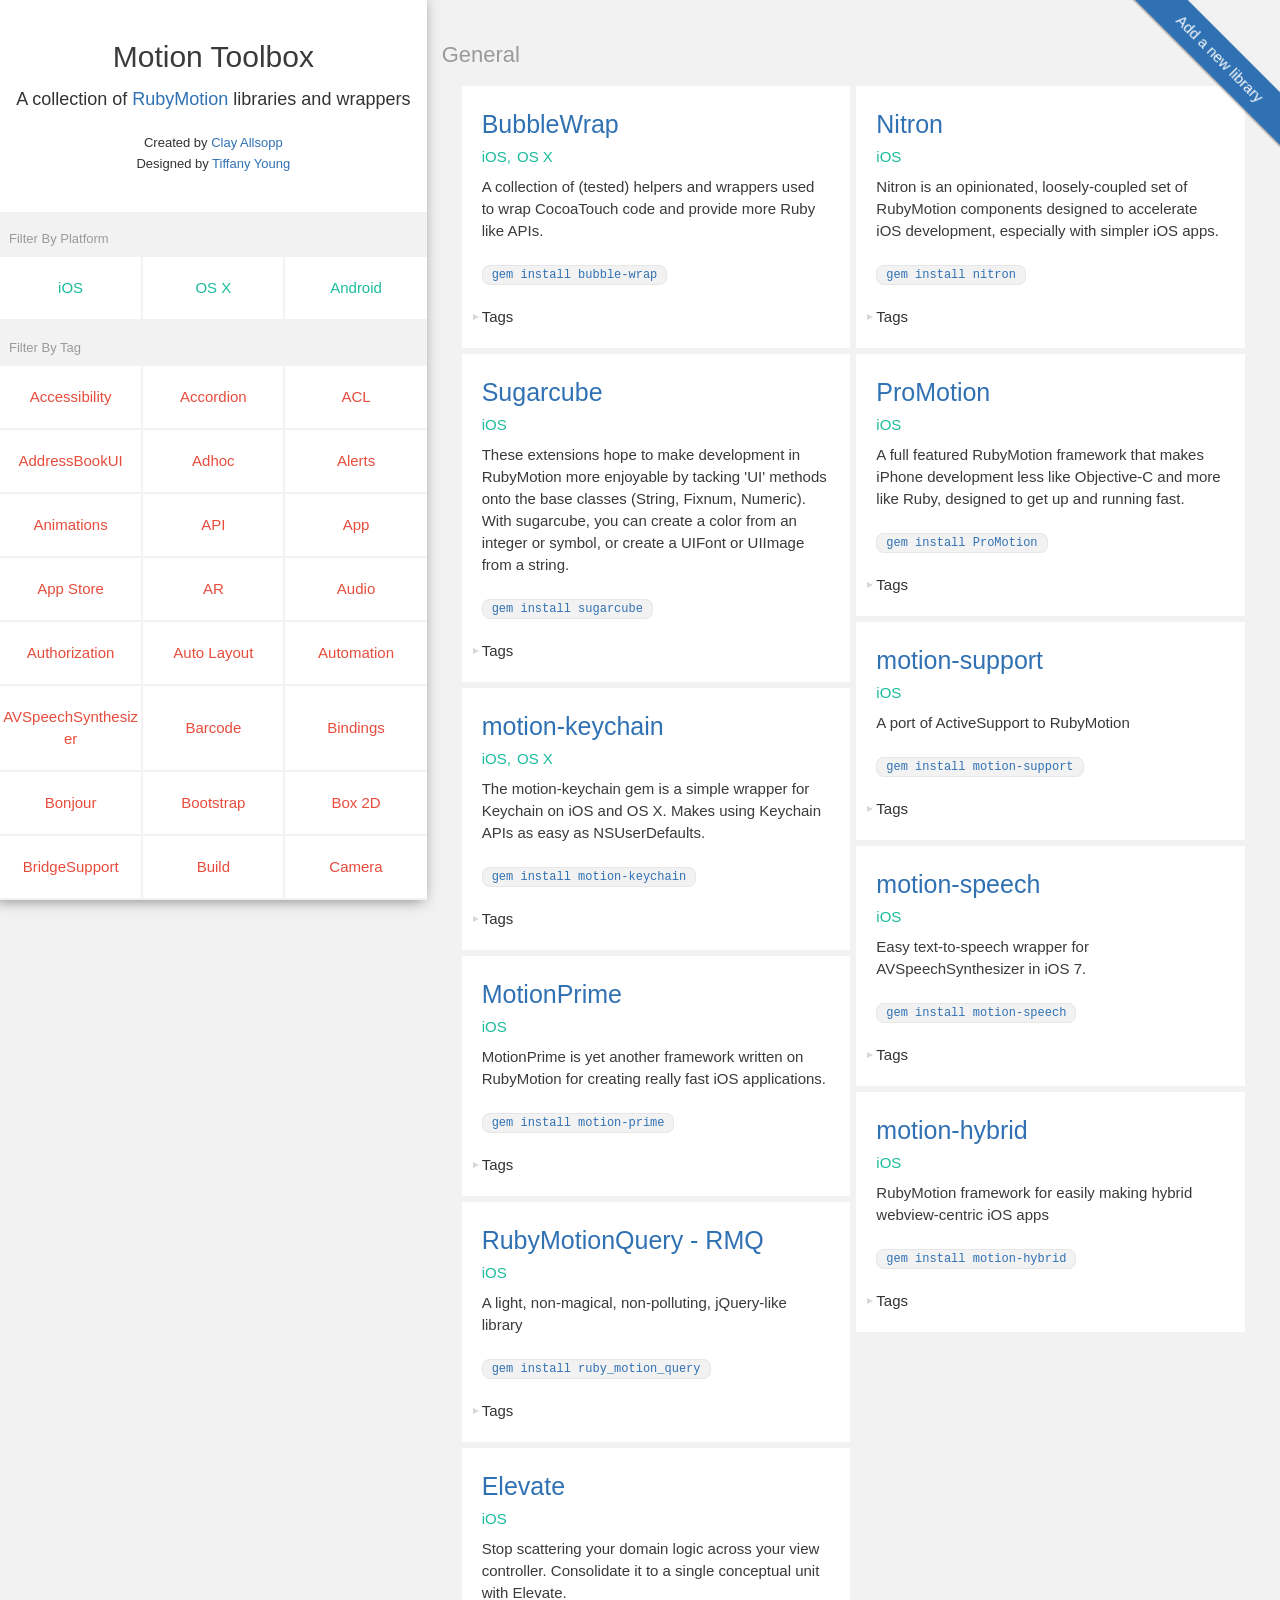
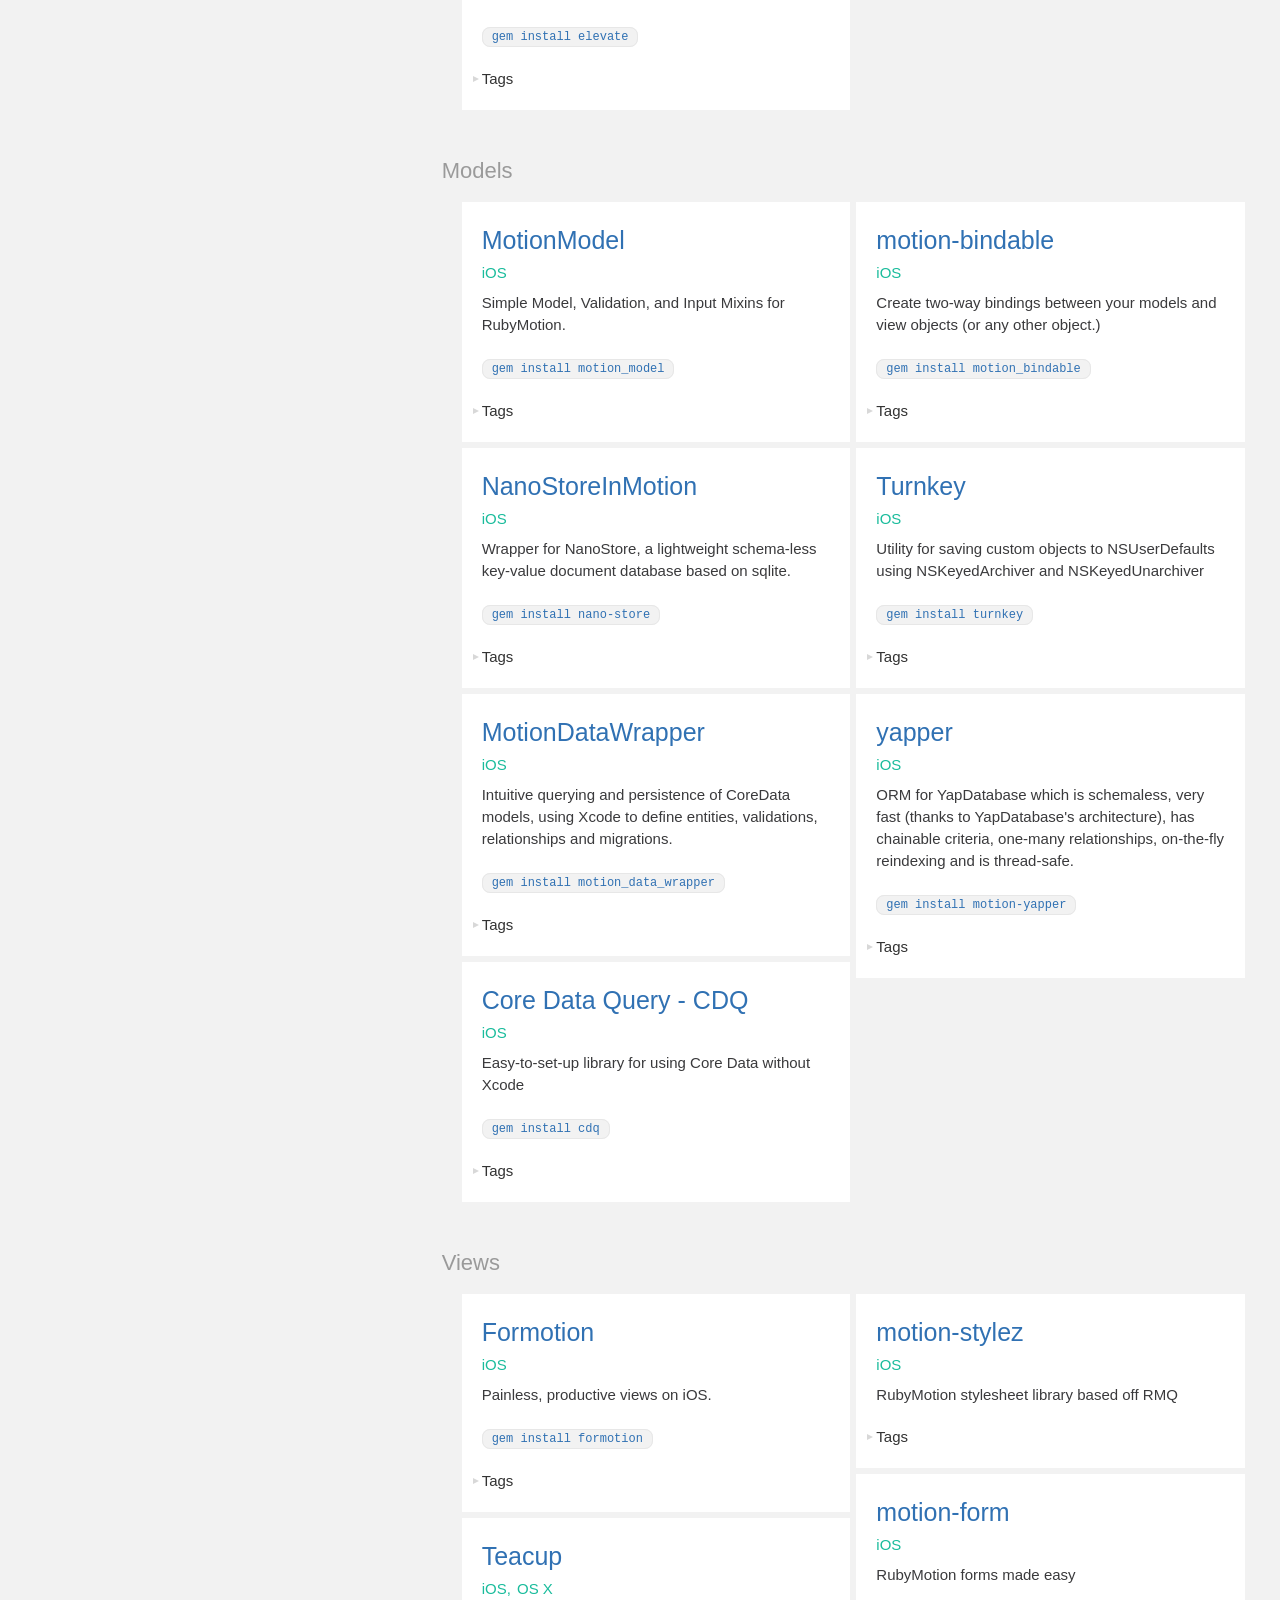
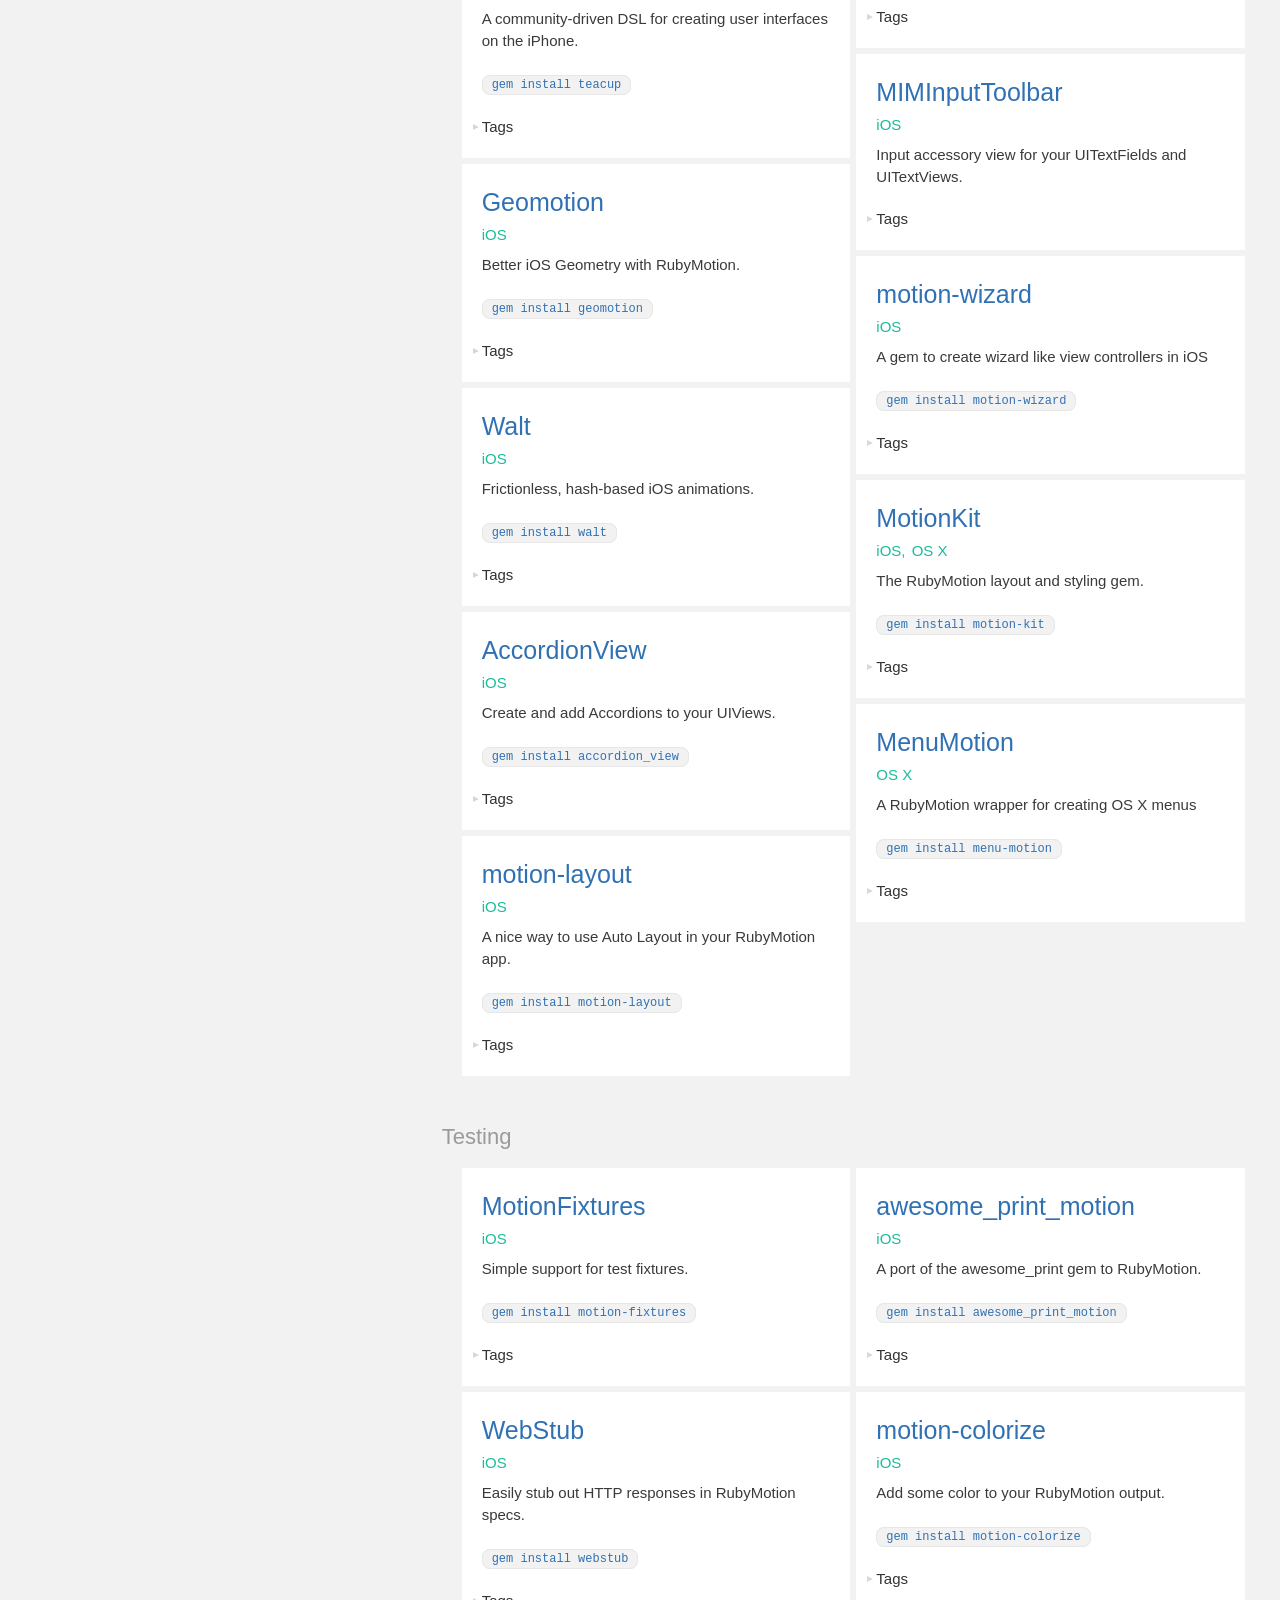
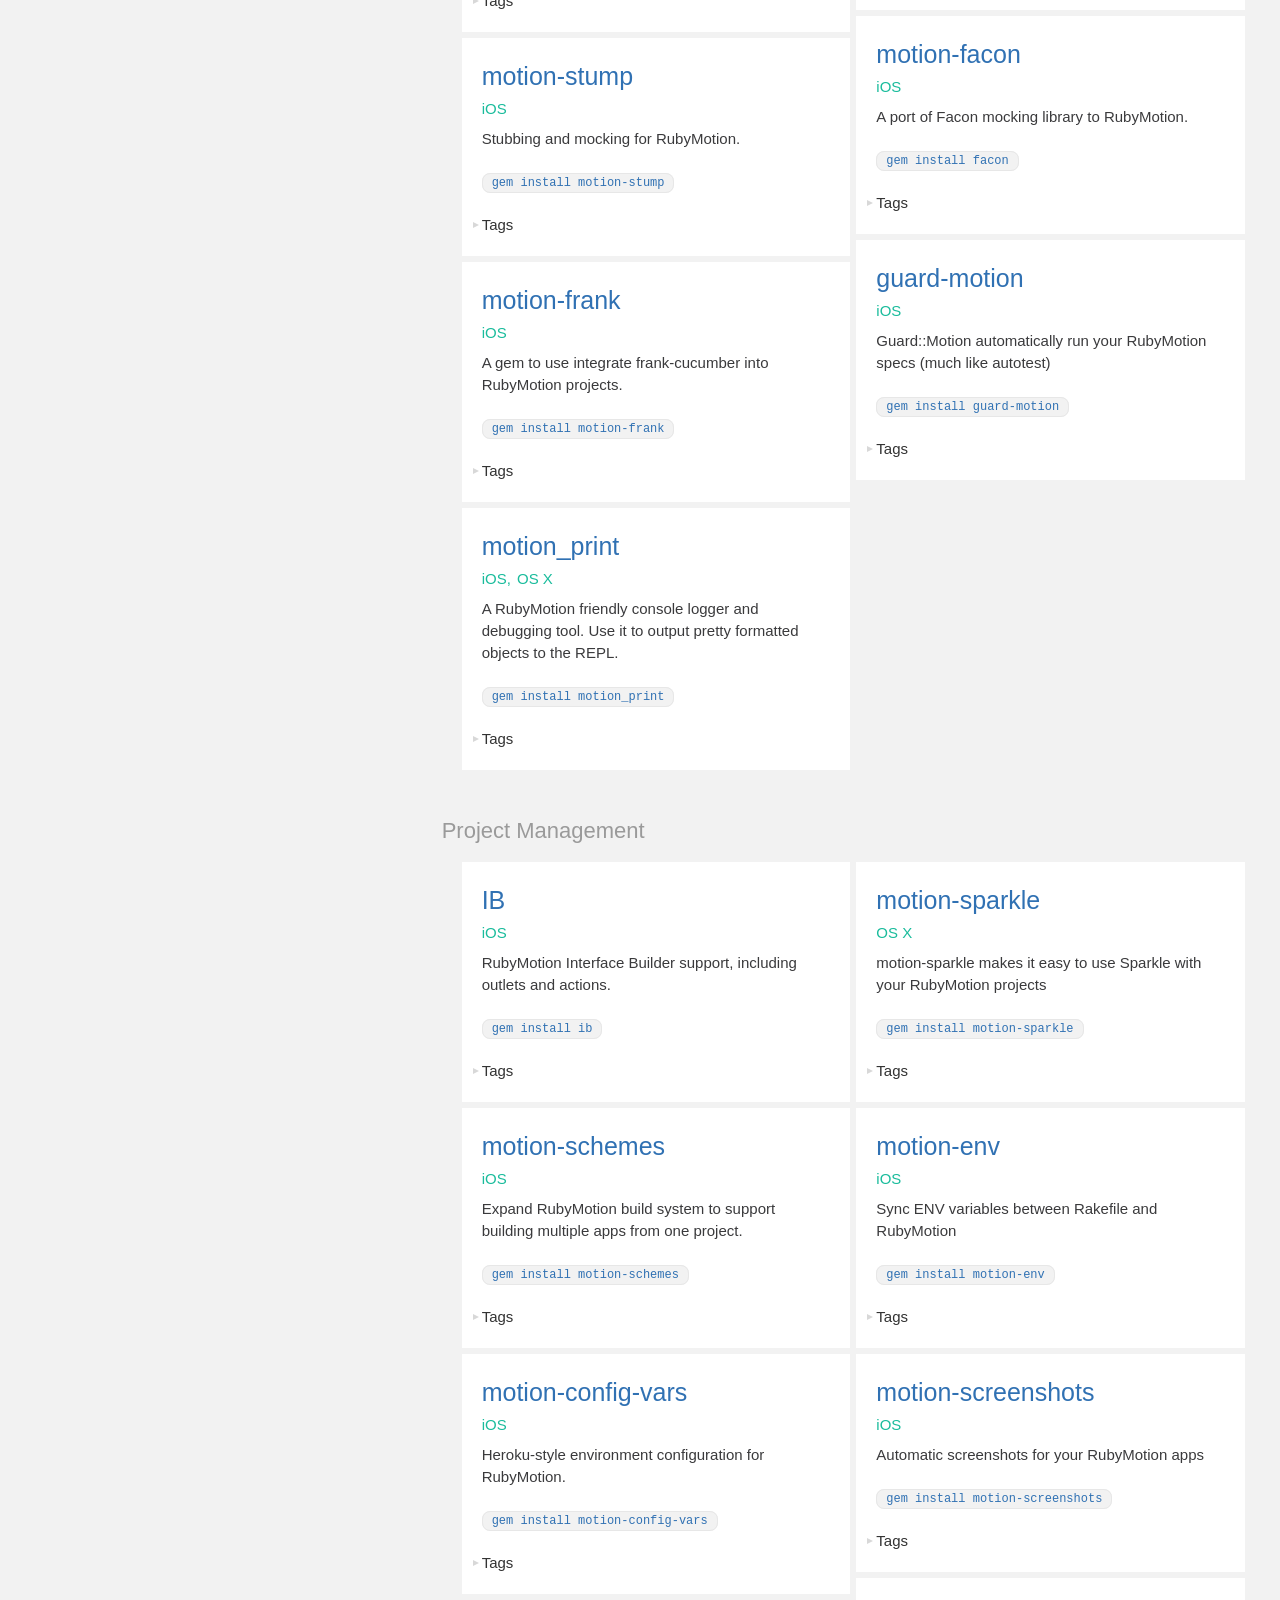
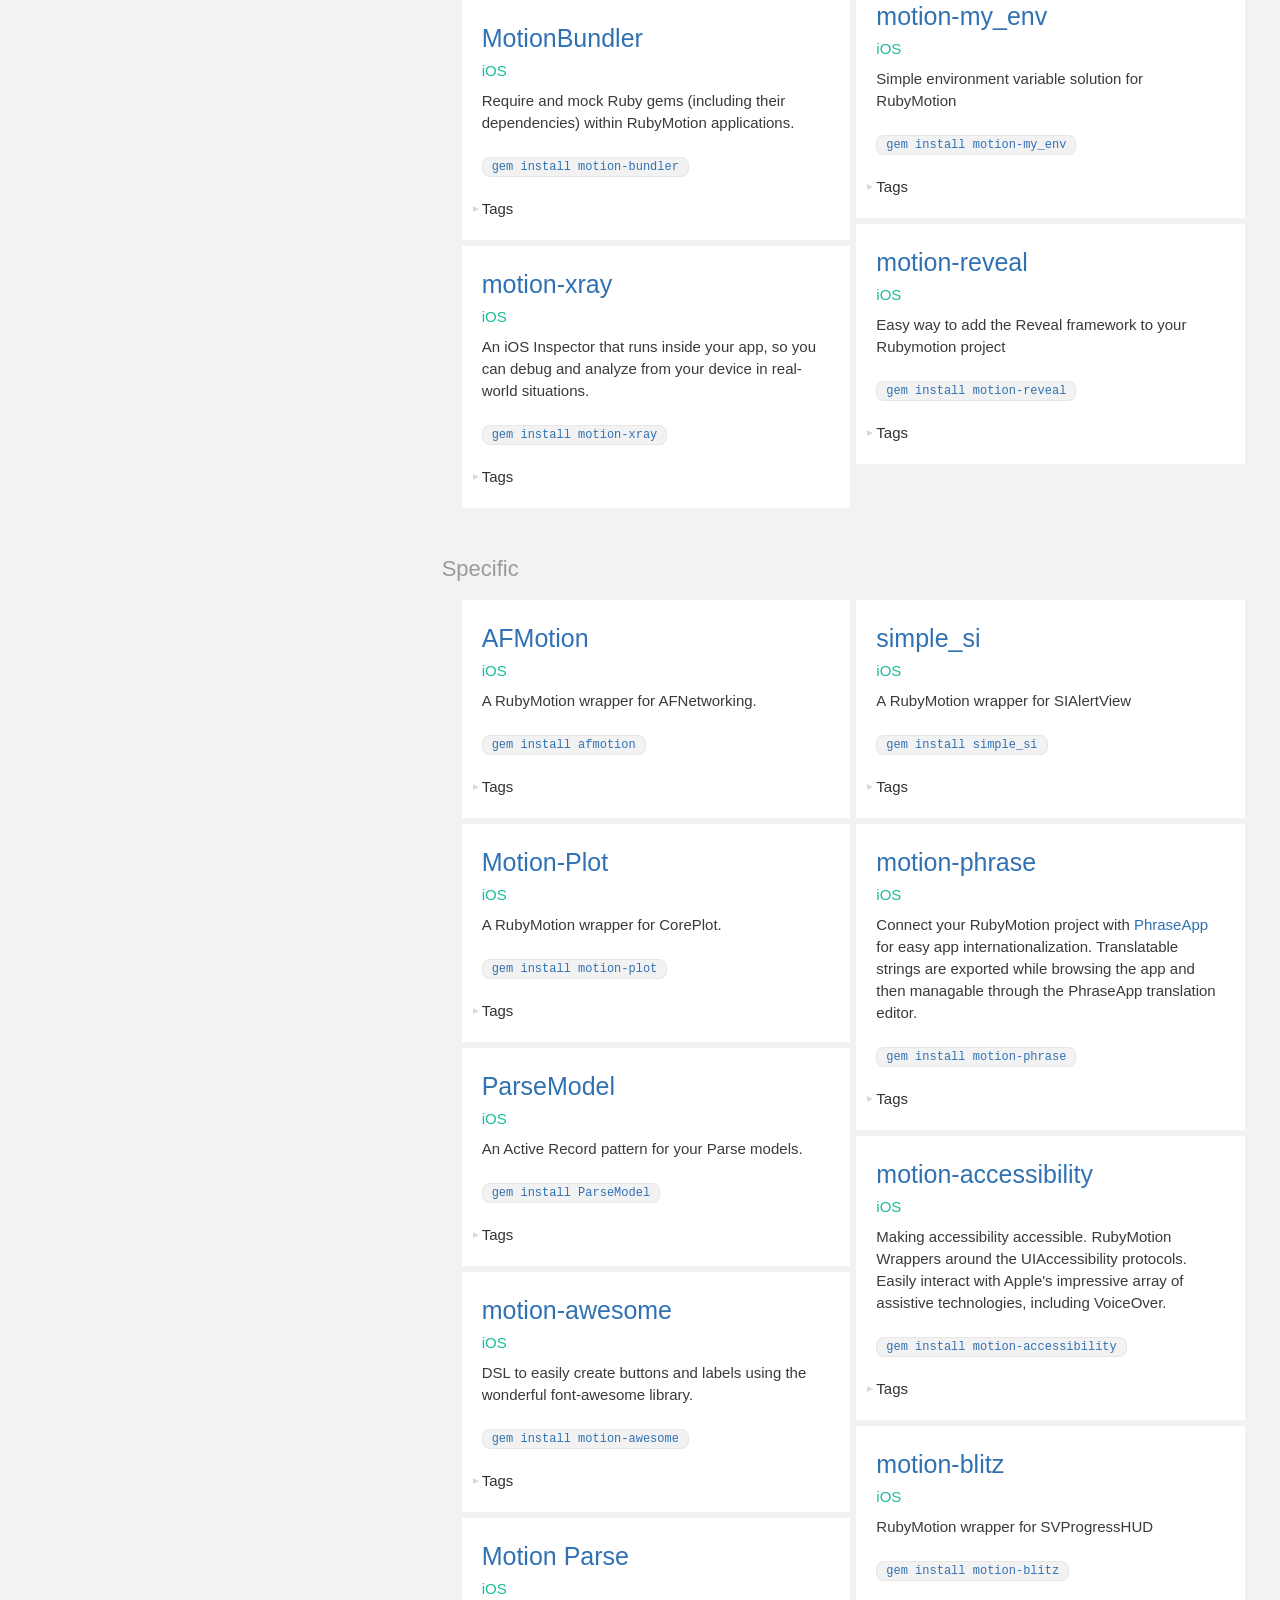
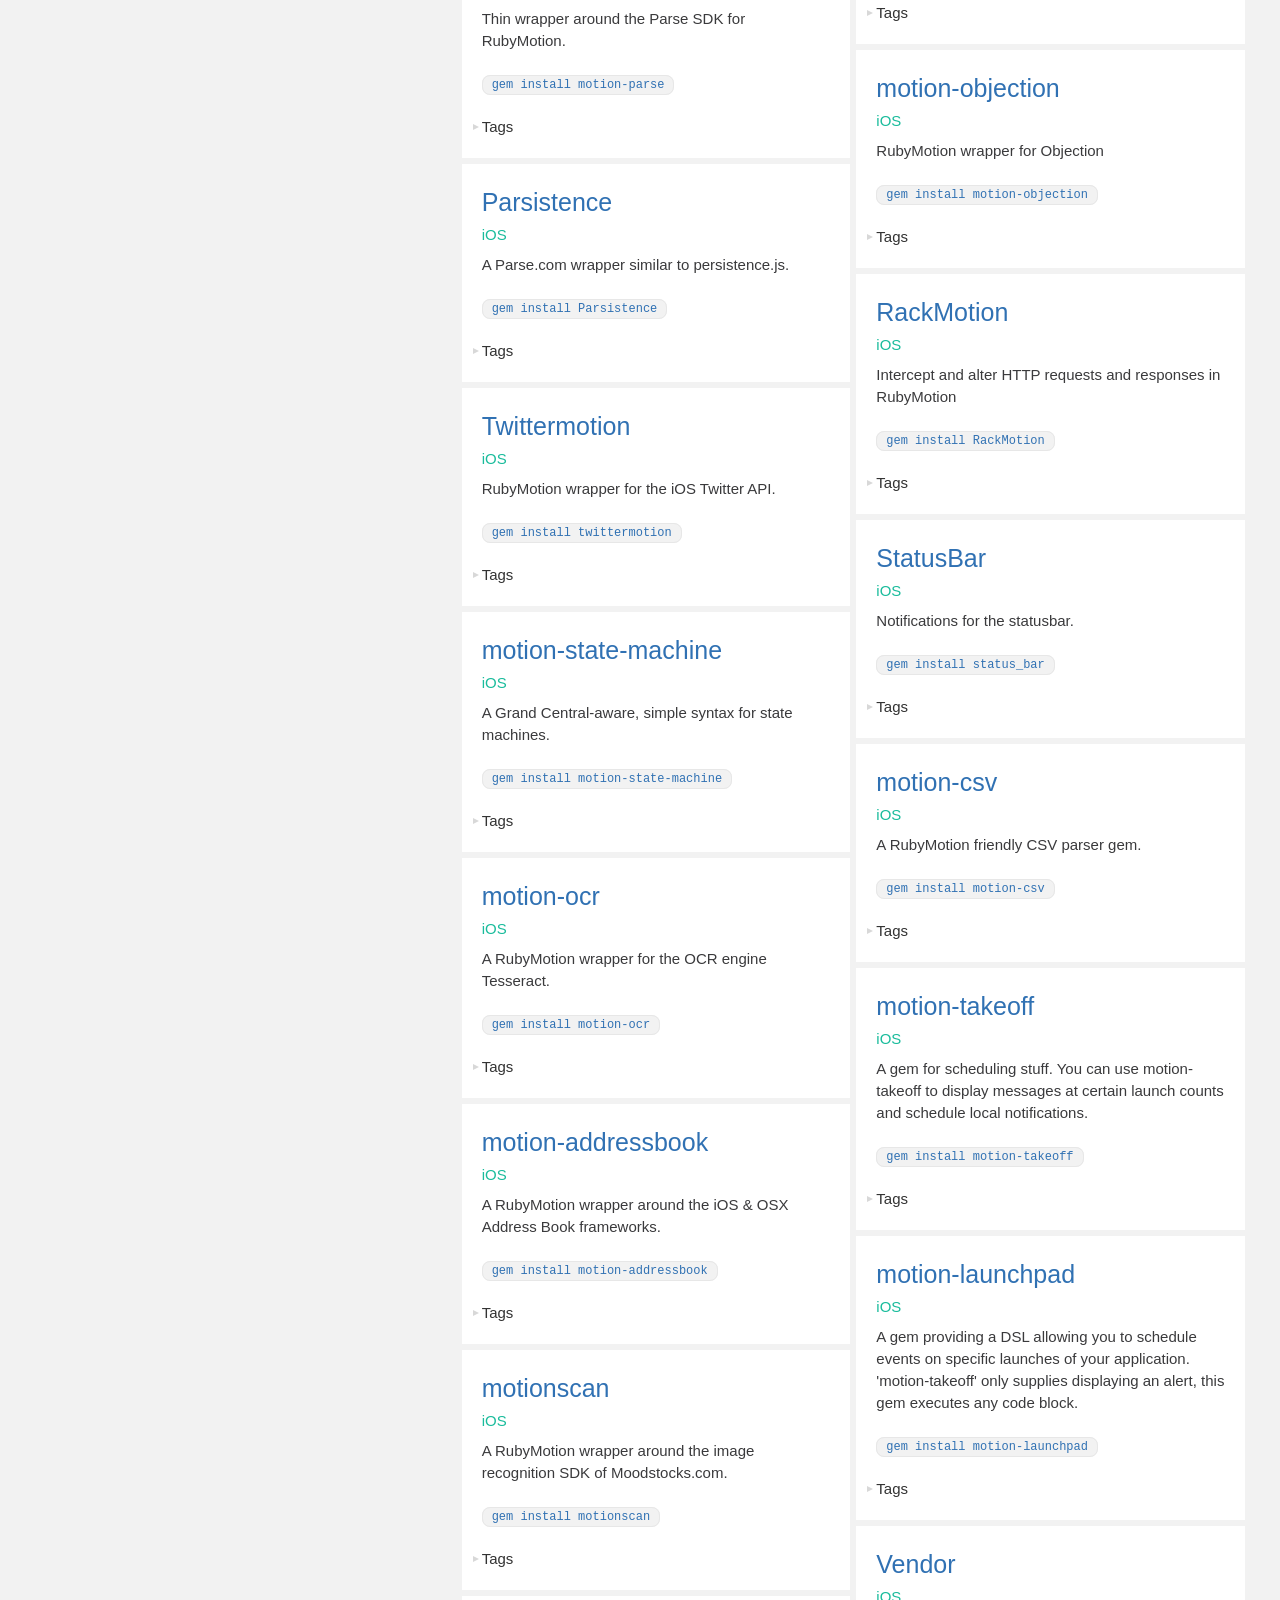
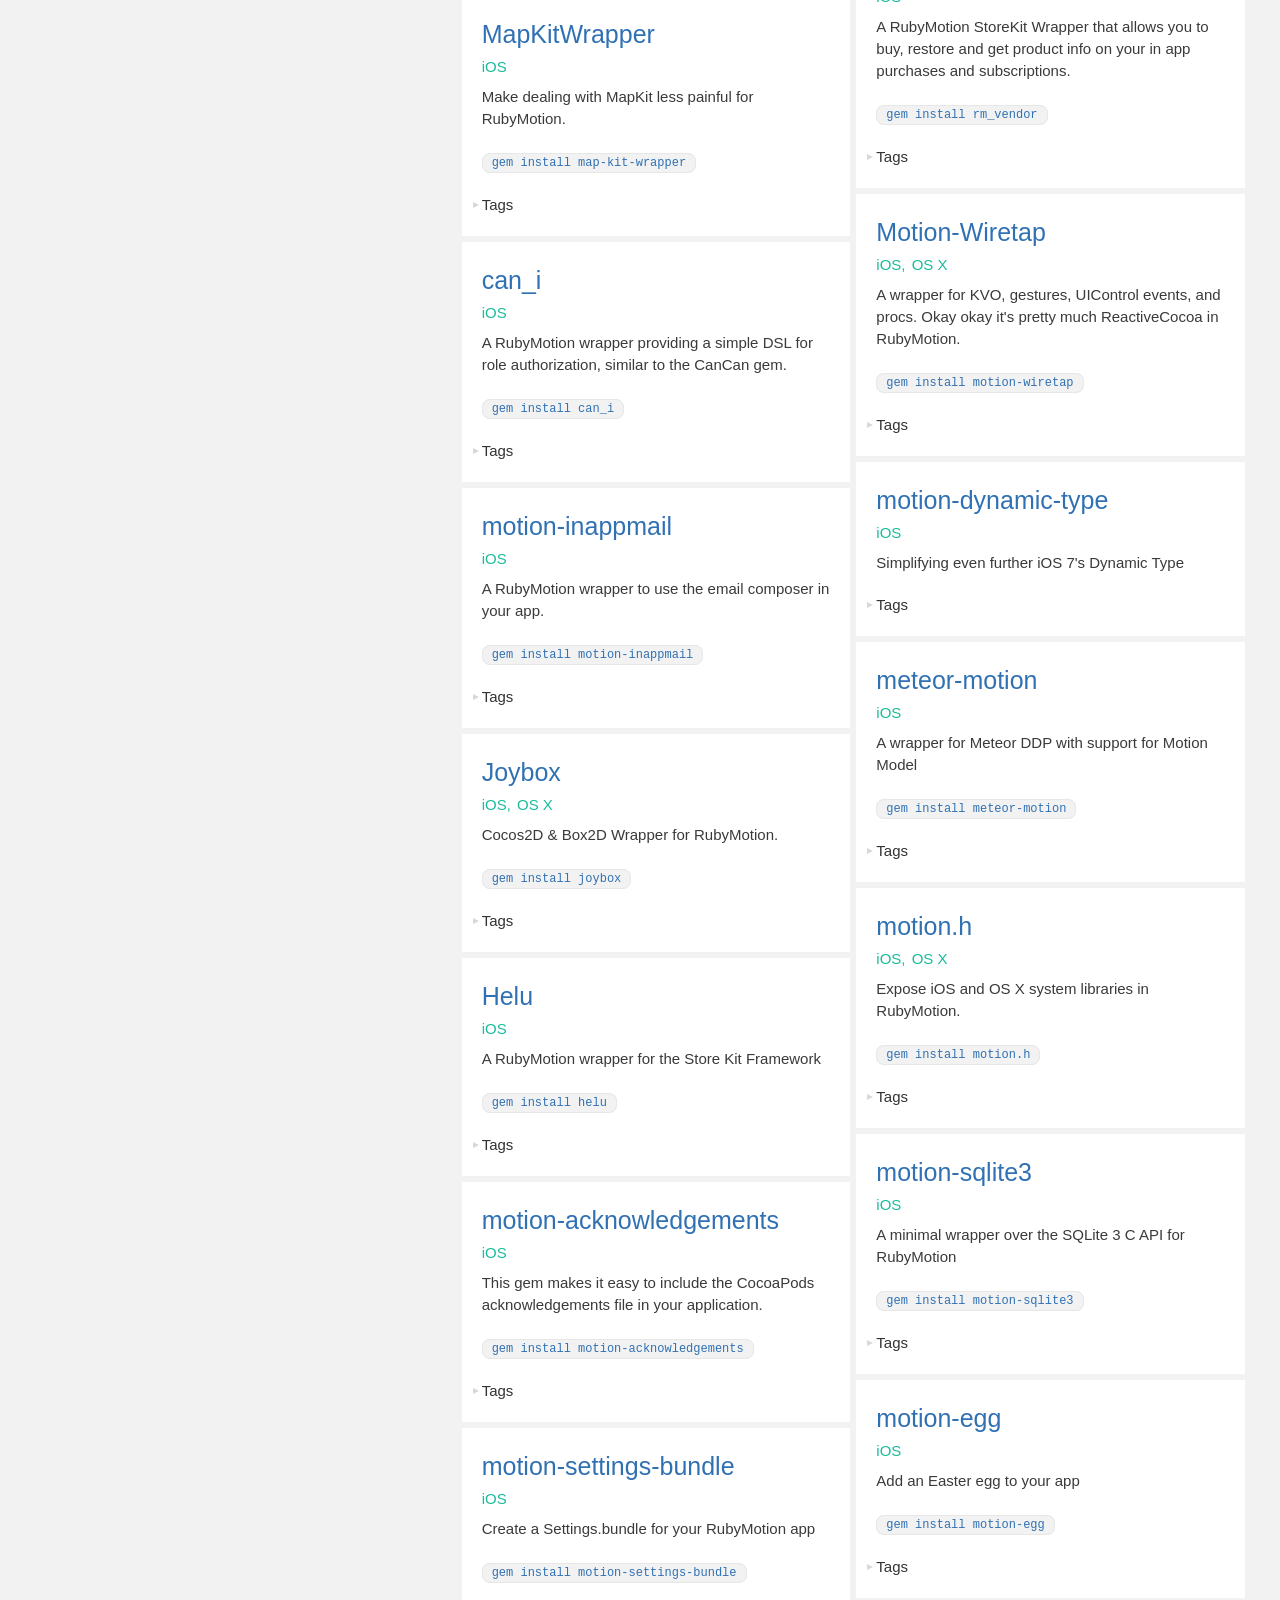
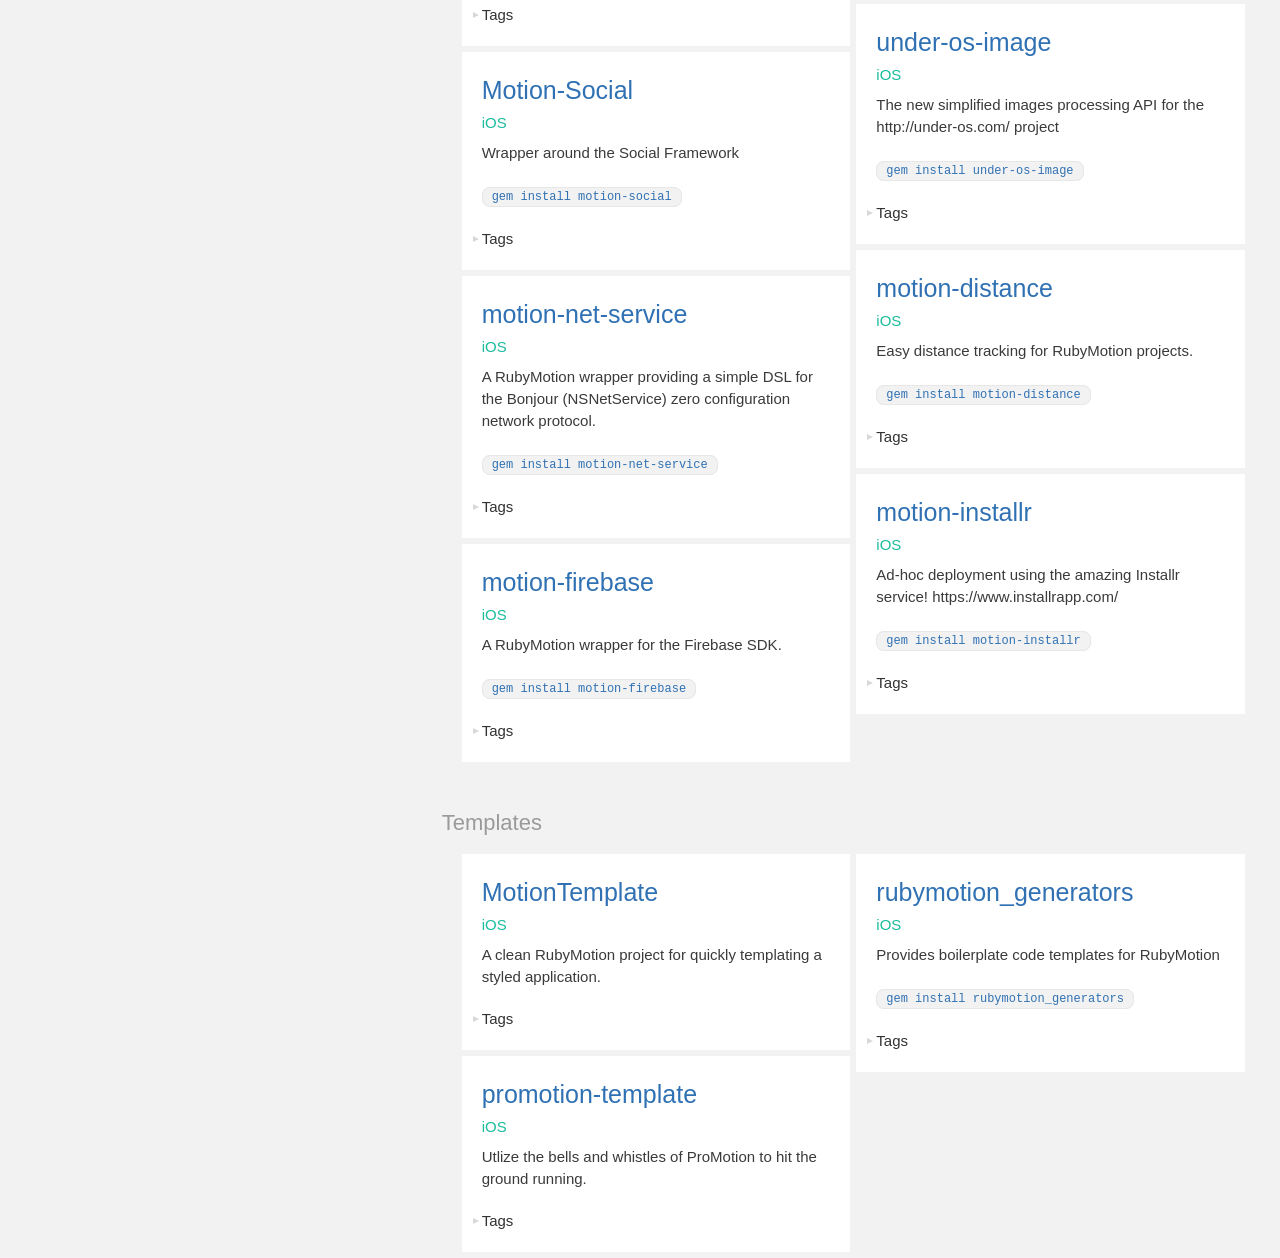
==== index.html @ e40e78c9 "Site updated to 81d41db" ====
<!DOCTYPE html>
<html lang="en">
  <head>
    <meta charset="utf-8">
    <title>Motion Toolbox: A collection of RubyMotion libraries and wrappers</title>
    <meta name="viewport" content="width=device-width, initial-scale=1">
    <meta name="description" content="A collection of RubyMotion libraries and wrappers.">
    <meta name="author" content="Clay Allsopp">

    <meta property="og:title" content="Motion Toolbox" />
    <meta property="og:type" content="article" />
    <meta property="og:url" content="http://motion-toolbox.com/" />
    <meta property="og:image" content="http://i.imgur.com/mndCd.png" />
    <meta property="og:site_name" content="Motion Toolbox" />
    <meta property="og:description" content="A collection of RubyMotion libraries and wrappers.">

    <!-- Le styles -->
    <link href="assets/bootstrap/css/bootstrap.min.css" rel="stylesheet">
    <link href="assets/css/patch.css" rel="stylesheet">

    <!-- Le HTML5 shim, for IE6-8 support of HTML5 elements -->
    <!--[if lt IE 9]>
      <script src="http://html5shim.googlecode.com/svn/trunk/html5.js"></script>
    <![endif]-->

    <script>
      (function(i,s,o,g,r,a,m){i['GoogleAnalyticsObject']=r;i[r]=i[r]||function(){
      (i[r].q=i[r].q||[]).push(arguments)},i[r].l=1*new Date();a=s.createElement(o),
      m=s.getElementsByTagName(o)[0];a.async=1;a.src=g;m.parentNode.insertBefore(a,m)
      })(window,document,'script','//www.google-analytics.com/analytics.js','ga');

      ga('create', 'UA-34664111-2', 'auto');
      ga('send', 'pageview');

    </script>
  </head>

  <body>
    <a id="fork-me" href="javascript:void(0)" data-toggle="modal" data-target="#new-wrapper">Add a new library</a>

    <div class="container-fluid">
      <div class="row">
        <div class="col-xs-12 col-md-4 sidebar">
          <div class="row headline">
            <h1>Motion Toolbox</h1>
            <h2>
              A collection of <a href="http://rubymotion.com" target="_blank">RubyMotion</a> libraries and wrappers
            </h2>

            <p class="bio">
              Created by <a href="http://clayallsopp.com">Clay Allsopp</a>
            </p>
            <p class="bio">
              Designed by <a href="http://tiffany-young.com">Tiffany Young</a>
            </p>
          </div>

          <div class="row filters">
            <div class="filter-group filter-platforms">
              <h4 class="filter-group-title">Filter By Platform</h4>
              <table>
                <tr>
                  <td>iOS</td>
                  <td>OS X</td>
                  <td>Android</td>
                </tr>
              </table>
            </div>
            <div class="filter-group filter-tags">
              <h4 class="filter-group-title">Filter By Tag</h4>
              <table>
                  <tr>
                      <td>Accessibility</td>
                      <td>Accordion</td>
                      <td>ACL</td>
                  </tr>
                  <tr>
                      <td>AddressBookUI</td>
                      <td>Adhoc</td>
                      <td>Alerts</td>
                  </tr>
                  <tr>
                      <td>Animations</td>
                      <td>API</td>
                      <td>App</td>
                  </tr>
                  <tr>
                      <td>App Store</td>
                      <td>AR</td>
                      <td>Audio</td>
                  </tr>
                  <tr>
                      <td>Authorization</td>
                      <td>Auto Layout</td>
                      <td>Automation</td>
                  </tr>
                  <tr>
                      <td>AVSpeechSynthesizer</td>
                      <td>Barcode</td>
                      <td>Bindings</td>
                  </tr>
                  <tr>
                      <td>Bonjour</td>
                      <td>Bootstrap</td>
                      <td>Box 2D</td>
                  </tr>
                  <tr>
                      <td>BridgeSupport</td>
                      <td>Build</td>
                      <td>Camera</td>
                  </tr>
                  <tr>
                      <td>CGRect</td>
                      <td>Charts</td>
                      <td>Client</td>
                  </tr>
                  <tr>
                      <td>Cloud</td>
                      <td>CocoaPods</td>
                      <td>Cocos 2D</td>
                  </tr>
                  <tr>
                      <td>Concurrency</td>
                      <td>Configuration</td>
                      <td>Controllers</td>
                  </tr>
                  <tr>
                      <td>Core Data</td>
                      <td>CoreImage</td>
                      <td>CoreLocation</td>
                  </tr>
                  <tr>
                      <td>CorePlot</td>
                      <td>Credits</td>
                      <td>CSV</td>
                  </tr>
                  <tr>
                      <td>Cucumber</td>
                      <td>DDP</td>
                      <td>Debug</td>
                  </tr>
                  <tr>
                      <td>Defaults</td>
                      <td>Dependency Injection</td>
                      <td>Deployment</td>
                  </tr>
                  <tr>
                      <td>Design</td>
                      <td>Device</td>
                      <td>Distribution</td>
                  </tr>
                  <tr>
                      <td>Easter Egg</td>
                      <td>Email</td>
                      <td>Environment</td>
                  </tr>
                  <tr>
                      <td>Events</td>
                      <td>Firebase</td>
                      <td>Fixtures</td>
                  </tr>
                  <tr>
                      <td>Font Awesome</td>
                      <td>Fonts</td>
                      <td>Forms</td>
                  </tr>
                  <tr>
                      <td>Gems</td>
                      <td>Gestures</td>
                      <td>Graphs</td>
                  </tr>
                  <tr>
                      <td>HTTP</td>
                      <td>i18n</td>
                      <td>Image Recognition</td>
                  </tr>
                  <tr>
                      <td>In App Purchase</td>
                      <td>Inspector</td>
                      <td>Installr</td>
                  </tr>
                  <tr>
                      <td>Interactive Console</td>
                      <td>Interface Builder</td>
                      <td>JSON</td>
                  </tr>
                  <tr>
                      <td>Keychain</td>
                      <td>KVO</td>
                      <td>Localization</td>
                  </tr>
                  <tr>
                      <td>Location</td>
                      <td>Logging</td>
                      <td>MapKit</td>
                  </tr>
                  <tr>
                      <td>MessageUI</td>
                      <td>Meteor</td>
                      <td>Mock</td>
                  </tr>
                  <tr>
                      <td>Model</td>
                      <td>Models</td>
                      <td>MotionModel</td>
                  </tr>
                  <tr>
                      <td>Notifications</td>
                      <td>NSCoder</td>
                      <td>NSMenu</td>
                  </tr>
                  <tr>
                      <td>NSNetService</td>
                      <td>NSString</td>
                      <td>OCR</td>
                  </tr>
                  <tr>
                      <td>Overlay</td>
                      <td>Parse</td>
                      <td>Persistence</td>
                  </tr>
                  <tr>
                      <td>Progress</td>
                      <td>ProMotion</td>
                      <td>Rails</td>
                  </tr>
                  <tr>
                      <td>Real-Time</td>
                      <td>Releases</td>
                      <td>Reminders</td>
                  </tr>
                  <tr>
                      <td>RSS</td>
                      <td>Scheduling</td>
                      <td>Schema</td>
                  </tr>
                  <tr>
                      <td>Schemaless</td>
                      <td>Screens</td>
                      <td>Screenshots</td>
                  </tr>
                  <tr>
                      <td>Security</td>
                      <td>Settings</td>
                      <td>SlideMenu</td>
                  </tr>
                  <tr>
                      <td>Social</td>
                      <td>Spec</td>
                      <td>Speech</td>
                  </tr>
                  <tr>
                      <td>SQLite</td>
                      <td>Storage</td>
                      <td>StoreKit</td>
                  </tr>
                  <tr>
                      <td>Storyboard</td>
                      <td>Style</td>
                      <td>Stylesheets</td>
                  </tr>
                  <tr>
                      <td>Symbol</td>
                      <td>Tables</td>
                      <td>Templates</td>
                  </tr>
                  <tr>
                      <td>text-to-speech</td>
                      <td>Twitter</td>
                      <td>UIColor</td>
                  </tr>
                  <tr>
                      <td>UIFont</td>
                      <td>UIImage</td>
                      <td>UILocalNotification</td>
                  </tr>
                  <tr>
                      <td>UITableView</td>
                      <td>UITextField</td>
                      <td>UITextView</td>
                  </tr>
                  <tr>
                      <td>UIViewController</td>
                      <td>UnderOS</td>
                      <td>Updates</td>
                  </tr>
                  <tr>
                      <td>Validation</td>
                      <td>Video</td>
                      <td>Video Games</td>
                  </tr>
                  <tr>
                      <td>Views</td>
                      <td>Voiceover</td>
                      <td>Wizard</td>
                  </tr>
                  <tr>
                      <td>XML</td>
                  </tr>
              </table>
            </div>
          </div>
        </div>

        <div class="col-xs-12 col-md-8 col-md-offset-4 main">
            <div class="row category-info">
              <div class="col-md-12">
                <h2>General</h2>
              </div>
            </div>
            <div class="row wrappers-list">
                <div class="col-md-6 wrappers-column wrappers-column-0">
                  <div class="wrapper-info">
  <div class="wrapper-title">
    <h3><a href="http://bubblewrap.io" target="_blank">BubbleWrap</a></h3>
  </div>
  <div class="wrapper-platforms">
      <span class="platform">iOS, </span>
      <span class="platform">OS X</span>
  </div>
  <div class="wrapper-body">
    A collection of (tested) helpers and wrappers used to wrap CocoaTouch code and provide more Ruby like APIs.
  </div>
    <div class="wrapper-gem">
      <code><a target="_blank" href="http://rubygems.org/gems/bubble-wrap">gem install bubble-wrap</a></code>
    </div>
  <div class="wrapper-tags">
    <a class="wrapper-tags-label" href="javascript:void(0)">Tags</a>
    <div class="wrapper-tags-list">
      <table>
        <tr>
            <td class="wrapper-tag">
              JSON
            </td>
            <td class="wrapper-tag">
              HTTP
            </td>
            <td class="wrapper-tag">
              RSS
            </td>
        </tr>
        <tr>
            <td class="wrapper-tag">
              XML
            </td>
            <td class="wrapper-tag">
              Camera
            </td>
            <td class="wrapper-tag">
              CoreLocation
            </td>
        </tr>
        <tr>
            <td class="wrapper-tag">
              Audio
            </td>
            <td class="wrapper-tag">
              Video
            </td>
            <td class="wrapper-tag">
              Email
            </td>
        </tr>
        <tr>
            <td class="wrapper-tag">
              UIColor
            </td>
            <td class="wrapper-tag">
              Device
            </td>
            <td class="wrapper-tag">
              Notifications
            </td>
        </tr>
        <tr>
            <td class="wrapper-tag">
              Defaults
            </td>
            <td class="wrapper-tag">
              Gestures
            </td>
            <td class="wrapper-tag">
              Alerts
            </td>
        </tr>
      </table>
    </div>
  </div>
</div>

                  <div class="wrapper-info">
  <div class="wrapper-title">
    <h3><a href="https://github.com/rubymotion/sugarcube" target="_blank">Sugarcube</a></h3>
  </div>
  <div class="wrapper-platforms">
      <span class="platform">iOS</span>
  </div>
  <div class="wrapper-body">
    These extensions hope to make development in RubyMotion more enjoyable by tacking 'UI' methods onto the base classes (String, Fixnum, Numeric). With sugarcube, you can create a color from an integer or symbol, or create a UIFont or UIImage from a string.
  </div>
    <div class="wrapper-gem">
      <code><a target="_blank" href="http://rubygems.org/gems/sugarcube">gem install sugarcube</a></code>
    </div>
  <div class="wrapper-tags">
    <a class="wrapper-tags-label" href="javascript:void(0)">Tags</a>
    <div class="wrapper-tags-list">
      <table>
        <tr>
            <td class="wrapper-tag">
              Animations
            </td>
            <td class="wrapper-tag">
              CGRect
            </td>
            <td class="wrapper-tag">
              UIImage
            </td>
        </tr>
        <tr>
            <td class="wrapper-tag">
              UIColor
            </td>
            <td class="wrapper-tag">
              NSString
            </td>
            <td class="wrapper-tag">
              Symbol
            </td>
        </tr>
        <tr>
            <td class="wrapper-tag">
              Alerts
            </td>
        </tr>
      </table>
    </div>
  </div>
</div>

                  <div class="wrapper-info">
  <div class="wrapper-title">
    <h3><a href="https://github.com/IconoclastLabs/motion-keychain" target="_blank">motion-keychain</a></h3>
  </div>
  <div class="wrapper-platforms">
      <span class="platform">iOS, </span>
      <span class="platform">OS X</span>
  </div>
  <div class="wrapper-body">
    The motion-keychain gem is a simple wrapper for Keychain on iOS and OS X. Makes using Keychain APIs as easy as NSUserDefaults.
  </div>
    <div class="wrapper-gem">
      <code><a target="_blank" href="http://rubygems.org/gems/motion-keychain">gem install motion-keychain</a></code>
    </div>
  <div class="wrapper-tags">
    <a class="wrapper-tags-label" href="javascript:void(0)">Tags</a>
    <div class="wrapper-tags-list">
      <table>
        <tr>
            <td class="wrapper-tag">
              Configuration
            </td>
            <td class="wrapper-tag">
              Concurrency
            </td>
            <td class="wrapper-tag">
              Keychain
            </td>
        </tr>
        <tr>
            <td class="wrapper-tag">
              Storage
            </td>
            <td class="wrapper-tag">
              Security
            </td>
        </tr>
      </table>
    </div>
  </div>
</div>

                  <div class="wrapper-info">
  <div class="wrapper-title">
    <h3><a href="http://prime.droidlabs.pro" target="_blank">MotionPrime</a></h3>
  </div>
  <div class="wrapper-platforms">
      <span class="platform">iOS</span>
  </div>
  <div class="wrapper-body">
    MotionPrime is yet another framework written on RubyMotion for creating really fast iOS applications.
  </div>
    <div class="wrapper-gem">
      <code><a target="_blank" href="http://rubygems.org/gems/motion-prime">gem install motion-prime</a></code>
    </div>
  <div class="wrapper-tags">
    <a class="wrapper-tags-label" href="javascript:void(0)">Tags</a>
    <div class="wrapper-tags-list">
      <table>
        <tr>
            <td class="wrapper-tag">
              Models
            </td>
            <td class="wrapper-tag">
              Screens
            </td>
            <td class="wrapper-tag">
              Style
            </td>
        </tr>
        <tr>
            <td class="wrapper-tag">
              Tables
            </td>
            <td class="wrapper-tag">
              SlideMenu
            </td>
            <td class="wrapper-tag">
              Bootstrap
            </td>
        </tr>
      </table>
    </div>
  </div>
</div>

                  <div class="wrapper-info">
  <div class="wrapper-title">
    <h3><a href="http://infinitered.com/rmq" target="_blank">RubyMotionQuery - RMQ</a></h3>
  </div>
  <div class="wrapper-platforms">
      <span class="platform">iOS</span>
  </div>
  <div class="wrapper-body">
    A light, non-magical, non-polluting, jQuery-like library
  </div>
    <div class="wrapper-gem">
      <code><a target="_blank" href="http://rubygems.org/gems/ruby_motion_query">gem install ruby_motion_query</a></code>
    </div>
  <div class="wrapper-tags">
    <a class="wrapper-tags-label" href="javascript:void(0)">Tags</a>
    <div class="wrapper-tags-list">
      <table>
        <tr>
            <td class="wrapper-tag">
              Controllers
            </td>
            <td class="wrapper-tag">
              Views
            </td>
            <td class="wrapper-tag">
              Events
            </td>
        </tr>
        <tr>
            <td class="wrapper-tag">
              Gestures
            </td>
            <td class="wrapper-tag">
              Stylesheets
            </td>
            <td class="wrapper-tag">
              Animations
            </td>
        </tr>
        <tr>
            <td class="wrapper-tag">
              UIImage
            </td>
            <td class="wrapper-tag">
              UIColor
            </td>
            <td class="wrapper-tag">
              UIFont
            </td>
        </tr>
        <tr>
            <td class="wrapper-tag">
              Device
            </td>
            <td class="wrapper-tag">
              App
            </td>
        </tr>
      </table>
    </div>
  </div>
</div>

                  <div class="wrapper-info">
  <div class="wrapper-title">
    <h3><a href="https://github.com/mattgreen/elevate" target="_blank">Elevate</a></h3>
  </div>
  <div class="wrapper-platforms">
      <span class="platform">iOS</span>
  </div>
  <div class="wrapper-body">
    Stop scattering your domain logic across your view controller. Consolidate it to a single conceptual unit with Elevate.
  </div>
    <div class="wrapper-gem">
      <code><a target="_blank" href="http://rubygems.org/gems/elevate">gem install elevate</a></code>
    </div>
  <div class="wrapper-tags">
    <a class="wrapper-tags-label" href="javascript:void(0)">Tags</a>
    <div class="wrapper-tags-list">
      <table>
        <tr>
            <td class="wrapper-tag">
              Controllers
            </td>
            <td class="wrapper-tag">
              Concurrency
            </td>
        </tr>
      </table>
    </div>
  </div>
</div>

                </div>
                <div class="col-md-6 wrappers-column wrappers-column-1">
                  <div class="wrapper-info">
  <div class="wrapper-title">
    <h3><a href="https://github.com/mattgreen/nitron" target="_blank">Nitron</a></h3>
  </div>
  <div class="wrapper-platforms">
      <span class="platform">iOS</span>
  </div>
  <div class="wrapper-body">
    Nitron is an opinionated, loosely-coupled set of RubyMotion components designed to accelerate iOS development, especially with simpler iOS apps.
  </div>
    <div class="wrapper-gem">
      <code><a target="_blank" href="http://rubygems.org/gems/nitron">gem install nitron</a></code>
    </div>
  <div class="wrapper-tags">
    <a class="wrapper-tags-label" href="javascript:void(0)">Tags</a>
    <div class="wrapper-tags-list">
      <table>
        <tr>
            <td class="wrapper-tag">
              Models
            </td>
            <td class="wrapper-tag">
              Core Data
            </td>
            <td class="wrapper-tag">
              Bindings
            </td>
        </tr>
        <tr>
            <td class="wrapper-tag">
              Storyboard
            </td>
        </tr>
      </table>
    </div>
  </div>
</div>

                  <div class="wrapper-info">
  <div class="wrapper-title">
    <h3><a href="https://github.com/clearsightstudio/ProMotion" target="_blank">ProMotion</a></h3>
  </div>
  <div class="wrapper-platforms">
      <span class="platform">iOS</span>
  </div>
  <div class="wrapper-body">
    A full featured RubyMotion framework that makes iPhone development less like Objective-C and more like Ruby, designed to get up and running fast.
  </div>
    <div class="wrapper-gem">
      <code><a target="_blank" href="http://rubygems.org/gems/ProMotion">gem install ProMotion</a></code>
    </div>
  <div class="wrapper-tags">
    <a class="wrapper-tags-label" href="javascript:void(0)">Tags</a>
    <div class="wrapper-tags-list">
      <table>
        <tr>
            <td class="wrapper-tag">
              Storyboard
            </td>
            <td class="wrapper-tag">
              Screens
            </td>
            <td class="wrapper-tag">
              ProMotion
            </td>
        </tr>
      </table>
    </div>
  </div>
</div>

                  <div class="wrapper-info">
  <div class="wrapper-title">
    <h3><a href="https://github.com/tkadauke/motion-support" target="_blank">motion-support</a></h3>
  </div>
  <div class="wrapper-platforms">
      <span class="platform">iOS</span>
  </div>
  <div class="wrapper-body">
    A port of ActiveSupport to RubyMotion
  </div>
    <div class="wrapper-gem">
      <code><a target="_blank" href="http://rubygems.org/gems/motion-support">gem install motion-support</a></code>
    </div>
  <div class="wrapper-tags">
    <a class="wrapper-tags-label" href="javascript:void(0)">Tags</a>
    <div class="wrapper-tags-list">
      <table>
        <tr>
            <td class="wrapper-tag">
              Models
            </td>
            <td class="wrapper-tag">
              Rails
            </td>
        </tr>
      </table>
    </div>
  </div>
</div>

                  <div class="wrapper-info">
  <div class="wrapper-title">
    <h3><a href="https://github.com/macfanatic/motion-speech" target="_blank">motion-speech</a></h3>
  </div>
  <div class="wrapper-platforms">
      <span class="platform">iOS</span>
  </div>
  <div class="wrapper-body">
    Easy text-to-speech wrapper for AVSpeechSynthesizer in iOS 7.
  </div>
    <div class="wrapper-gem">
      <code><a target="_blank" href="http://rubygems.org/gems/motion-speech">gem install motion-speech</a></code>
    </div>
  <div class="wrapper-tags">
    <a class="wrapper-tags-label" href="javascript:void(0)">Tags</a>
    <div class="wrapper-tags-list">
      <table>
        <tr>
            <td class="wrapper-tag">
              AVSpeechSynthesizer
            </td>
            <td class="wrapper-tag">
              Speech
            </td>
            <td class="wrapper-tag">
              text-to-speech
            </td>
        </tr>
      </table>
    </div>
  </div>
</div>

                  <div class="wrapper-info">
  <div class="wrapper-title">
    <h3><a href="https://github.com/balvig/motion-hybrid" target="_blank">motion-hybrid</a></h3>
  </div>
  <div class="wrapper-platforms">
      <span class="platform">iOS</span>
  </div>
  <div class="wrapper-body">
    RubyMotion framework for easily making hybrid webview-centric iOS apps
  </div>
    <div class="wrapper-gem">
      <code><a target="_blank" href="http://rubygems.org/gems/motion-hybrid">gem install motion-hybrid</a></code>
    </div>
  <div class="wrapper-tags">
    <a class="wrapper-tags-label" href="javascript:void(0)">Tags</a>
    <div class="wrapper-tags-list">
      <table>
        <tr>
            <td class="wrapper-tag">
              Rails
            </td>
            <td class="wrapper-tag">
              Screens
            </td>
            <td class="wrapper-tag">
              ProMotion
            </td>
        </tr>
      </table>
    </div>
  </div>
</div>

                </div>
            </div>
            <div class="row category-info">
              <div class="col-md-12">
                <h2>Models</h2>
              </div>
            </div>
            <div class="row wrappers-list">
                <div class="col-md-6 wrappers-column wrappers-column-0">
                  <div class="wrapper-info">
  <div class="wrapper-title">
    <h3><a href="https://github.com/sxross/MotionModel" target="_blank">MotionModel</a></h3>
  </div>
  <div class="wrapper-platforms">
      <span class="platform">iOS</span>
  </div>
  <div class="wrapper-body">
    Simple Model, Validation, and Input Mixins for RubyMotion.
  </div>
    <div class="wrapper-gem">
      <code><a target="_blank" href="http://rubygems.org/gems/motion_model">gem install motion_model</a></code>
    </div>
  <div class="wrapper-tags">
    <a class="wrapper-tags-label" href="javascript:void(0)">Tags</a>
    <div class="wrapper-tags-list">
      <table>
        <tr>
            <td class="wrapper-tag">
              Models
            </td>
            <td class="wrapper-tag">
              Validation
            </td>
        </tr>
      </table>
    </div>
  </div>
</div>

                  <div class="wrapper-info">
  <div class="wrapper-title">
    <h3><a href="https://github.com/siuying/NanoStoreInMotion" target="_blank">NanoStoreInMotion</a></h3>
  </div>
  <div class="wrapper-platforms">
      <span class="platform">iOS</span>
  </div>
  <div class="wrapper-body">
    Wrapper for NanoStore, a lightweight schema-less key-value document database based on sqlite.
  </div>
    <div class="wrapper-gem">
      <code><a target="_blank" href="http://rubygems.org/gems/nano-store">gem install nano-store</a></code>
    </div>
  <div class="wrapper-tags">
    <a class="wrapper-tags-label" href="javascript:void(0)">Tags</a>
    <div class="wrapper-tags-list">
      <table>
        <tr>
            <td class="wrapper-tag">
              Models
            </td>
            <td class="wrapper-tag">
              Storage
            </td>
        </tr>
      </table>
    </div>
  </div>
</div>

                  <div class="wrapper-info">
  <div class="wrapper-title">
    <h3><a href="https://github.com/macfanatic/motion_data_wrapper" target="_blank">MotionDataWrapper</a></h3>
  </div>
  <div class="wrapper-platforms">
      <span class="platform">iOS</span>
  </div>
  <div class="wrapper-body">
    Intuitive querying and persistence of CoreData models, using Xcode to define entities, validations, relationships and migrations.
  </div>
    <div class="wrapper-gem">
      <code><a target="_blank" href="http://rubygems.org/gems/motion_data_wrapper">gem install motion_data_wrapper</a></code>
    </div>
  <div class="wrapper-tags">
    <a class="wrapper-tags-label" href="javascript:void(0)">Tags</a>
    <div class="wrapper-tags-list">
      <table>
        <tr>
            <td class="wrapper-tag">
              Models
            </td>
            <td class="wrapper-tag">
              Core Data
            </td>
        </tr>
      </table>
    </div>
  </div>
</div>

                  <div class="wrapper-info">
  <div class="wrapper-title">
    <h3><a href="https://github.com/infinitered/cdq" target="_blank">Core Data Query - CDQ</a></h3>
  </div>
  <div class="wrapper-platforms">
      <span class="platform">iOS</span>
  </div>
  <div class="wrapper-body">
    Easy-to-set-up library for using Core Data without Xcode
  </div>
    <div class="wrapper-gem">
      <code><a target="_blank" href="http://rubygems.org/gems/cdq">gem install cdq</a></code>
    </div>
  <div class="wrapper-tags">
    <a class="wrapper-tags-label" href="javascript:void(0)">Tags</a>
    <div class="wrapper-tags-list">
      <table>
        <tr>
            <td class="wrapper-tag">
              Models
            </td>
            <td class="wrapper-tag">
              Core Data
            </td>
            <td class="wrapper-tag">
              Schema
            </td>
        </tr>
        <tr>
            <td class="wrapper-tag">
              Persistence
            </td>
        </tr>
      </table>
    </div>
  </div>
</div>

                </div>
                <div class="col-md-6 wrappers-column wrappers-column-1">
                  <div class="wrapper-info">
  <div class="wrapper-title">
    <h3><a href="https://github.com/nathankot/motion-bindable" target="_blank">motion-bindable</a></h3>
  </div>
  <div class="wrapper-platforms">
      <span class="platform">iOS</span>
  </div>
  <div class="wrapper-body">
    Create two-way bindings between your models and view objects (or any other object.)
  </div>
    <div class="wrapper-gem">
      <code><a target="_blank" href="http://rubygems.org/gems/motion_bindable">gem install motion_bindable</a></code>
    </div>
  <div class="wrapper-tags">
    <a class="wrapper-tags-label" href="javascript:void(0)">Tags</a>
    <div class="wrapper-tags-list">
      <table>
        <tr>
            <td class="wrapper-tag">
              Bindings
            </td>
        </tr>
      </table>
    </div>
  </div>
</div>

                  <div class="wrapper-info">
  <div class="wrapper-title">
    <h3><a href="https://github.com/seldomatt/TurnKey" target="_blank">Turnkey</a></h3>
  </div>
  <div class="wrapper-platforms">
      <span class="platform">iOS</span>
  </div>
  <div class="wrapper-body">
    Utility for saving custom objects to NSUserDefaults using NSKeyedArchiver and NSKeyedUnarchiver
  </div>
    <div class="wrapper-gem">
      <code><a target="_blank" href="http://rubygems.org/gems/turnkey">gem install turnkey</a></code>
    </div>
  <div class="wrapper-tags">
    <a class="wrapper-tags-label" href="javascript:void(0)">Tags</a>
    <div class="wrapper-tags-list">
      <table>
        <tr>
            <td class="wrapper-tag">
              Persistence
            </td>
            <td class="wrapper-tag">
              Defaults
            </td>
            <td class="wrapper-tag">
              NSCoder
            </td>
        </tr>
      </table>
    </div>
  </div>
</div>

                  <div class="wrapper-info">
  <div class="wrapper-title">
    <h3><a href="https://github.com/kareemk/yapper" target="_blank">yapper</a></h3>
  </div>
  <div class="wrapper-platforms">
      <span class="platform">iOS</span>
  </div>
  <div class="wrapper-body">
    ORM for YapDatabase which is schemaless, very fast (thanks to YapDatabase's architecture), has chainable criteria, one-many relationships, on-the-fly reindexing and is thread-safe.
  </div>
    <div class="wrapper-gem">
      <code><a target="_blank" href="http://rubygems.org/gems/motion-yapper">gem install motion-yapper</a></code>
    </div>
  <div class="wrapper-tags">
    <a class="wrapper-tags-label" href="javascript:void(0)">Tags</a>
    <div class="wrapper-tags-list">
      <table>
        <tr>
            <td class="wrapper-tag">
              Models
            </td>
            <td class="wrapper-tag">
              Persistence
            </td>
            <td class="wrapper-tag">
              Schemaless
            </td>
        </tr>
      </table>
    </div>
  </div>
</div>

                </div>
            </div>
            <div class="row category-info">
              <div class="col-md-12">
                <h2>Views</h2>
              </div>
            </div>
            <div class="row wrappers-list">
                <div class="col-md-6 wrappers-column wrappers-column-0">
                  <div class="wrapper-info">
  <div class="wrapper-title">
    <h3><a href="https://github.com/clayallsopp/formotion" target="_blank">Formotion</a></h3>
  </div>
  <div class="wrapper-platforms">
      <span class="platform">iOS</span>
  </div>
  <div class="wrapper-body">
    Painless, productive views on iOS.
  </div>
    <div class="wrapper-gem">
      <code><a target="_blank" href="http://rubygems.org/gems/formotion">gem install formotion</a></code>
    </div>
  <div class="wrapper-tags">
    <a class="wrapper-tags-label" href="javascript:void(0)">Tags</a>
    <div class="wrapper-tags-list">
      <table>
        <tr>
            <td class="wrapper-tag">
              Views
            </td>
            <td class="wrapper-tag">
              UITableView
            </td>
        </tr>
      </table>
    </div>
  </div>
</div>

                  <div class="wrapper-info">
  <div class="wrapper-title">
    <h3><a href="https://github.com/rubymotion/teacup" target="_blank">Teacup</a></h3>
  </div>
  <div class="wrapper-platforms">
      <span class="platform">iOS, </span>
      <span class="platform">OS X</span>
  </div>
  <div class="wrapper-body">
    A community-driven DSL for creating user interfaces on the iPhone.
  </div>
    <div class="wrapper-gem">
      <code><a target="_blank" href="http://rubygems.org/gems/teacup">gem install teacup</a></code>
    </div>
  <div class="wrapper-tags">
    <a class="wrapper-tags-label" href="javascript:void(0)">Tags</a>
    <div class="wrapper-tags-list">
      <table>
        <tr>
            <td class="wrapper-tag">
              Views
            </td>
            <td class="wrapper-tag">
              Stylesheets
            </td>
        </tr>
      </table>
    </div>
  </div>
</div>

                  <div class="wrapper-info">
  <div class="wrapper-title">
    <h3><a href="https://github.com/clayallsopp/geomotion" target="_blank">Geomotion</a></h3>
  </div>
  <div class="wrapper-platforms">
      <span class="platform">iOS</span>
  </div>
  <div class="wrapper-body">
    Better iOS Geometry with RubyMotion.
  </div>
    <div class="wrapper-gem">
      <code><a target="_blank" href="http://rubygems.org/gems/geomotion">gem install geomotion</a></code>
    </div>
  <div class="wrapper-tags">
    <a class="wrapper-tags-label" href="javascript:void(0)">Tags</a>
    <div class="wrapper-tags-list">
      <table>
        <tr>
            <td class="wrapper-tag">
              CGRect
            </td>
        </tr>
      </table>
    </div>
  </div>
</div>

                  <div class="wrapper-info">
  <div class="wrapper-title">
    <h3><a href="https://github.com/clayallsopp/Walt" target="_blank">Walt</a></h3>
  </div>
  <div class="wrapper-platforms">
      <span class="platform">iOS</span>
  </div>
  <div class="wrapper-body">
    Frictionless, hash-based iOS animations.
  </div>
    <div class="wrapper-gem">
      <code><a target="_blank" href="http://rubygems.org/gems/walt">gem install walt</a></code>
    </div>
  <div class="wrapper-tags">
    <a class="wrapper-tags-label" href="javascript:void(0)">Tags</a>
    <div class="wrapper-tags-list">
      <table>
        <tr>
            <td class="wrapper-tag">
              Views
            </td>
            <td class="wrapper-tag">
              Animations
            </td>
        </tr>
      </table>
    </div>
  </div>
</div>

                  <div class="wrapper-info">
  <div class="wrapper-title">
    <h3><a href="https://github.com/toamitkumar/AccordionView" target="_blank">AccordionView</a></h3>
  </div>
  <div class="wrapper-platforms">
      <span class="platform">iOS</span>
  </div>
  <div class="wrapper-body">
    Create and add Accordions to your UIViews.
  </div>
    <div class="wrapper-gem">
      <code><a target="_blank" href="http://rubygems.org/gems/accordion_view">gem install accordion_view</a></code>
    </div>
  <div class="wrapper-tags">
    <a class="wrapper-tags-label" href="javascript:void(0)">Tags</a>
    <div class="wrapper-tags-list">
      <table>
        <tr>
            <td class="wrapper-tag">
              Views
            </td>
            <td class="wrapper-tag">
              Accordion
            </td>
        </tr>
      </table>
    </div>
  </div>
</div>

                  <div class="wrapper-info">
  <div class="wrapper-title">
    <h3><a href="https://github.com/qrush/motion-layout" target="_blank">motion-layout</a></h3>
  </div>
  <div class="wrapper-platforms">
      <span class="platform">iOS</span>
  </div>
  <div class="wrapper-body">
    A nice way to use Auto Layout in your RubyMotion app.
  </div>
    <div class="wrapper-gem">
      <code><a target="_blank" href="http://rubygems.org/gems/motion-layout">gem install motion-layout</a></code>
    </div>
  <div class="wrapper-tags">
    <a class="wrapper-tags-label" href="javascript:void(0)">Tags</a>
    <div class="wrapper-tags-list">
      <table>
        <tr>
            <td class="wrapper-tag">
              Views
            </td>
            <td class="wrapper-tag">
              Auto Layout
            </td>
        </tr>
      </table>
    </div>
  </div>
</div>

                </div>
                <div class="col-md-6 wrappers-column wrappers-column-1">
                  <div class="wrapper-info">
  <div class="wrapper-title">
    <h3><a href="https://github.com/FluffyJack/motion-stylez" target="_blank">motion-stylez</a></h3>
  </div>
  <div class="wrapper-platforms">
      <span class="platform">iOS</span>
  </div>
  <div class="wrapper-body">
    RubyMotion stylesheet library based off RMQ
  </div>
  <div class="wrapper-tags">
    <a class="wrapper-tags-label" href="javascript:void(0)">Tags</a>
    <div class="wrapper-tags-list">
      <table>
        <tr>
            <td class="wrapper-tag">
              Views
            </td>
            <td class="wrapper-tag">
              Stylesheets
            </td>
        </tr>
      </table>
    </div>
  </div>
</div>

                  <div class="wrapper-info">
  <div class="wrapper-title">
    <h3><a href="https://github.com/dblandin/motion-form" target="_blank">motion-form</a></h3>
  </div>
  <div class="wrapper-platforms">
      <span class="platform">iOS</span>
  </div>
  <div class="wrapper-body">
    RubyMotion forms made easy
  </div>
  <div class="wrapper-tags">
    <a class="wrapper-tags-label" href="javascript:void(0)">Tags</a>
    <div class="wrapper-tags-list">
      <table>
        <tr>
            <td class="wrapper-tag">
              Views
            </td>
            <td class="wrapper-tag">
              Forms
            </td>
            <td class="wrapper-tag">
              UIViewController
            </td>
        </tr>
      </table>
    </div>
  </div>
</div>

                  <div class="wrapper-info">
  <div class="wrapper-title">
    <h3><a href="https://github.com/FluffyJack/MIMInputToolbar" target="_blank">MIMInputToolbar</a></h3>
  </div>
  <div class="wrapper-platforms">
      <span class="platform">iOS</span>
  </div>
  <div class="wrapper-body">
    Input accessory view for your UITextFields and UITextViews.
  </div>
  <div class="wrapper-tags">
    <a class="wrapper-tags-label" href="javascript:void(0)">Tags</a>
    <div class="wrapper-tags-list">
      <table>
        <tr>
            <td class="wrapper-tag">
              Views
            </td>
            <td class="wrapper-tag">
              UITextField
            </td>
            <td class="wrapper-tag">
              UITextView
            </td>
        </tr>
      </table>
    </div>
  </div>
</div>

                  <div class="wrapper-info">
  <div class="wrapper-title">
    <h3><a href="https://github.com/ijpiantanida/motion-wizard" target="_blank">motion-wizard</a></h3>
  </div>
  <div class="wrapper-platforms">
      <span class="platform">iOS</span>
  </div>
  <div class="wrapper-body">
    A gem to create wizard like view controllers in iOS
  </div>
    <div class="wrapper-gem">
      <code><a target="_blank" href="http://rubygems.org/gems/motion-wizard">gem install motion-wizard</a></code>
    </div>
  <div class="wrapper-tags">
    <a class="wrapper-tags-label" href="javascript:void(0)">Tags</a>
    <div class="wrapper-tags-list">
      <table>
        <tr>
            <td class="wrapper-tag">
              Views
            </td>
            <td class="wrapper-tag">
              Wizard
            </td>
        </tr>
      </table>
    </div>
  </div>
</div>

                  <div class="wrapper-info">
  <div class="wrapper-title">
    <h3><a href="https://github.com/rubymotion/motion-kit" target="_blank">MotionKit</a></h3>
  </div>
  <div class="wrapper-platforms">
      <span class="platform">iOS, </span>
      <span class="platform">OS X</span>
  </div>
  <div class="wrapper-body">
    The RubyMotion layout and styling gem.
  </div>
    <div class="wrapper-gem">
      <code><a target="_blank" href="http://rubygems.org/gems/motion-kit">gem install motion-kit</a></code>
    </div>
  <div class="wrapper-tags">
    <a class="wrapper-tags-label" href="javascript:void(0)">Tags</a>
    <div class="wrapper-tags-list">
      <table>
        <tr>
            <td class="wrapper-tag">
              Views
            </td>
            <td class="wrapper-tag">
              Stylesheets
            </td>
        </tr>
      </table>
    </div>
  </div>
</div>

                  <div class="wrapper-info">
  <div class="wrapper-title">
    <h3><a href="https://github.com/codelation/menu-motion" target="_blank">MenuMotion</a></h3>
  </div>
  <div class="wrapper-platforms">
      <span class="platform">OS X</span>
  </div>
  <div class="wrapper-body">
    A RubyMotion wrapper for creating OS X menus
  </div>
    <div class="wrapper-gem">
      <code><a target="_blank" href="http://rubygems.org/gems/menu-motion">gem install menu-motion</a></code>
    </div>
  <div class="wrapper-tags">
    <a class="wrapper-tags-label" href="javascript:void(0)">Tags</a>
    <div class="wrapper-tags-list">
      <table>
        <tr>
            <td class="wrapper-tag">
              Views
            </td>
            <td class="wrapper-tag">
              NSMenu
            </td>
        </tr>
      </table>
    </div>
  </div>
</div>

                </div>
            </div>
            <div class="row category-info">
              <div class="col-md-12">
                <h2>Testing</h2>
              </div>
            </div>
            <div class="row wrappers-list">
                <div class="col-md-6 wrappers-column wrappers-column-0">
                  <div class="wrapper-info">
  <div class="wrapper-title">
    <h3><a href="https://github.com/farcaller/motion-fixtures" target="_blank">MotionFixtures</a></h3>
  </div>
  <div class="wrapper-platforms">
      <span class="platform">iOS</span>
  </div>
  <div class="wrapper-body">
    Simple support for test fixtures.
  </div>
    <div class="wrapper-gem">
      <code><a target="_blank" href="http://rubygems.org/gems/motion-fixtures">gem install motion-fixtures</a></code>
    </div>
  <div class="wrapper-tags">
    <a class="wrapper-tags-label" href="javascript:void(0)">Tags</a>
    <div class="wrapper-tags-list">
      <table>
        <tr>
            <td class="wrapper-tag">
              Fixtures
            </td>
        </tr>
      </table>
    </div>
  </div>
</div>

                  <div class="wrapper-info">
  <div class="wrapper-title">
    <h3><a href="https://github.com/mattgreen/webstub" target="_blank">WebStub</a></h3>
  </div>
  <div class="wrapper-platforms">
      <span class="platform">iOS</span>
  </div>
  <div class="wrapper-body">
    Easily stub out HTTP responses in RubyMotion specs.
  </div>
    <div class="wrapper-gem">
      <code><a target="_blank" href="http://rubygems.org/gems/webstub">gem install webstub</a></code>
    </div>
  <div class="wrapper-tags">
    <a class="wrapper-tags-label" href="javascript:void(0)">Tags</a>
    <div class="wrapper-tags-list">
      <table>
        <tr>
            <td class="wrapper-tag">
              HTTP
            </td>
            <td class="wrapper-tag">
              Mock
            </td>
        </tr>
      </table>
    </div>
  </div>
</div>

                  <div class="wrapper-info">
  <div class="wrapper-title">
    <h3><a href="https://github.com/siuying/motion-stump" target="_blank">motion-stump</a></h3>
  </div>
  <div class="wrapper-platforms">
      <span class="platform">iOS</span>
  </div>
  <div class="wrapper-body">
    Stubbing and mocking for RubyMotion.
  </div>
    <div class="wrapper-gem">
      <code><a target="_blank" href="http://rubygems.org/gems/motion-stump">gem install motion-stump</a></code>
    </div>
  <div class="wrapper-tags">
    <a class="wrapper-tags-label" href="javascript:void(0)">Tags</a>
    <div class="wrapper-tags-list">
      <table>
        <tr>
            <td class="wrapper-tag">
              Mock
            </td>
        </tr>
      </table>
    </div>
  </div>
</div>

                  <div class="wrapper-info">
  <div class="wrapper-title">
    <h3><a href="https://github.com/cyrusinnovation/motion-frank" target="_blank">motion-frank</a></h3>
  </div>
  <div class="wrapper-platforms">
      <span class="platform">iOS</span>
  </div>
  <div class="wrapper-body">
    A gem to use integrate frank-cucumber into RubyMotion projects.
  </div>
    <div class="wrapper-gem">
      <code><a target="_blank" href="http://rubygems.org/gems/motion-frank">gem install motion-frank</a></code>
    </div>
  <div class="wrapper-tags">
    <a class="wrapper-tags-label" href="javascript:void(0)">Tags</a>
    <div class="wrapper-tags-list">
      <table>
        <tr>
            <td class="wrapper-tag">
              Cucumber
            </td>
        </tr>
      </table>
    </div>
  </div>
</div>

                  <div class="wrapper-info">
  <div class="wrapper-title">
    <h3><a href="https://github.com/MohawkApps/motion_print" target="_blank">motion_print</a></h3>
  </div>
  <div class="wrapper-platforms">
      <span class="platform">iOS, </span>
      <span class="platform">OS X</span>
  </div>
  <div class="wrapper-body">
    A RubyMotion friendly console logger and debugging tool. Use it to output pretty formatted objects to the REPL.
  </div>
    <div class="wrapper-gem">
      <code><a target="_blank" href="http://rubygems.org/gems/motion_print">gem install motion_print</a></code>
    </div>
  <div class="wrapper-tags">
    <a class="wrapper-tags-label" href="javascript:void(0)">Tags</a>
    <div class="wrapper-tags-list">
      <table>
        <tr>
            <td class="wrapper-tag">
              Debug
            </td>
            <td class="wrapper-tag">
              Logging
            </td>
        </tr>
      </table>
    </div>
  </div>
</div>

                </div>
                <div class="col-md-6 wrappers-column wrappers-column-1">
                  <div class="wrapper-info">
  <div class="wrapper-title">
    <h3><a href="https://github.com/michaeldv/awesome_print_motion" target="_blank">awesome_print_motion</a></h3>
  </div>
  <div class="wrapper-platforms">
      <span class="platform">iOS</span>
  </div>
  <div class="wrapper-body">
    A port of the awesome_print gem to RubyMotion.
  </div>
    <div class="wrapper-gem">
      <code><a target="_blank" href="http://rubygems.org/gems/awesome_print_motion">gem install awesome_print_motion</a></code>
    </div>
  <div class="wrapper-tags">
    <a class="wrapper-tags-label" href="javascript:void(0)">Tags</a>
    <div class="wrapper-tags-list">
      <table>
        <tr>
            <td class="wrapper-tag">
              Debug
            </td>
            <td class="wrapper-tag">
              Logging
            </td>
        </tr>
      </table>
    </div>
  </div>
</div>

                  <div class="wrapper-info">
  <div class="wrapper-title">
    <h3><a href="https://github.com/clayallsopp/motion-colorize" target="_blank">motion-colorize</a></h3>
  </div>
  <div class="wrapper-platforms">
      <span class="platform">iOS</span>
  </div>
  <div class="wrapper-body">
    Add some color to your RubyMotion output.
  </div>
    <div class="wrapper-gem">
      <code><a target="_blank" href="http://rubygems.org/gems/motion-colorize">gem install motion-colorize</a></code>
    </div>
  <div class="wrapper-tags">
    <a class="wrapper-tags-label" href="javascript:void(0)">Tags</a>
    <div class="wrapper-tags-list">
      <table>
        <tr>
            <td class="wrapper-tag">
              Debug
            </td>
            <td class="wrapper-tag">
              Logging
            </td>
        </tr>
      </table>
    </div>
  </div>
</div>

                  <div class="wrapper-info">
  <div class="wrapper-title">
    <h3><a href="https://github.com/chuyeow/facon" target="_blank">motion-facon</a></h3>
  </div>
  <div class="wrapper-platforms">
      <span class="platform">iOS</span>
  </div>
  <div class="wrapper-body">
    A port of Facon mocking library to RubyMotion.
  </div>
    <div class="wrapper-gem">
      <code><a target="_blank" href="http://rubygems.org/gems/facon">gem install facon</a></code>
    </div>
  <div class="wrapper-tags">
    <a class="wrapper-tags-label" href="javascript:void(0)">Tags</a>
    <div class="wrapper-tags-list">
      <table>
        <tr>
            <td class="wrapper-tag">
              Mock
            </td>
        </tr>
      </table>
    </div>
  </div>
</div>

                  <div class="wrapper-info">
  <div class="wrapper-title">
    <h3><a href="https://github.com/mordaroso/guard-motion" target="_blank">guard-motion</a></h3>
  </div>
  <div class="wrapper-platforms">
      <span class="platform">iOS</span>
  </div>
  <div class="wrapper-body">
    Guard::Motion automatically run your RubyMotion specs (much like autotest)
  </div>
    <div class="wrapper-gem">
      <code><a target="_blank" href="http://rubygems.org/gems/guard-motion">gem install guard-motion</a></code>
    </div>
  <div class="wrapper-tags">
    <a class="wrapper-tags-label" href="javascript:void(0)">Tags</a>
    <div class="wrapper-tags-list">
      <table>
        <tr>
            <td class="wrapper-tag">
              Spec
            </td>
        </tr>
      </table>
    </div>
  </div>
</div>

                </div>
            </div>
            <div class="row category-info">
              <div class="col-md-12">
                <h2>Project Management</h2>
              </div>
            </div>
            <div class="row wrappers-list">
                <div class="col-md-6 wrappers-column wrappers-column-0">
                  <div class="wrapper-info">
  <div class="wrapper-title">
    <h3><a href="https://github.com/yury/ib" target="_blank">IB</a></h3>
  </div>
  <div class="wrapper-platforms">
      <span class="platform">iOS</span>
  </div>
  <div class="wrapper-body">
    RubyMotion Interface Builder support, including outlets and actions.
  </div>
    <div class="wrapper-gem">
      <code><a target="_blank" href="http://rubygems.org/gems/ib">gem install ib</a></code>
    </div>
  <div class="wrapper-tags">
    <a class="wrapper-tags-label" href="javascript:void(0)">Tags</a>
    <div class="wrapper-tags-list">
      <table>
        <tr>
            <td class="wrapper-tag">
              Interface Builder
            </td>
        </tr>
      </table>
    </div>
  </div>
</div>

                  <div class="wrapper-info">
  <div class="wrapper-title">
    <h3><a href="https://github.com/siuying/motion-schemes" target="_blank">motion-schemes</a></h3>
  </div>
  <div class="wrapper-platforms">
      <span class="platform">iOS</span>
  </div>
  <div class="wrapper-body">
    Expand RubyMotion build system to support building multiple apps from one project.
  </div>
    <div class="wrapper-gem">
      <code><a target="_blank" href="http://rubygems.org/gems/motion-schemes">gem install motion-schemes</a></code>
    </div>
  <div class="wrapper-tags">
    <a class="wrapper-tags-label" href="javascript:void(0)">Tags</a>
    <div class="wrapper-tags-list">
      <table>
        <tr>
            <td class="wrapper-tag">
              Build
            </td>
        </tr>
      </table>
    </div>
  </div>
</div>

                  <div class="wrapper-info">
  <div class="wrapper-title">
    <h3><a href="https://github.com/jamescallmebrent/motion-config-vars" target="_blank">motion-config-vars</a></h3>
  </div>
  <div class="wrapper-platforms">
      <span class="platform">iOS</span>
  </div>
  <div class="wrapper-body">
    Heroku-style environment configuration for RubyMotion.
  </div>
    <div class="wrapper-gem">
      <code><a target="_blank" href="http://rubygems.org/gems/motion-config-vars">gem install motion-config-vars</a></code>
    </div>
  <div class="wrapper-tags">
    <a class="wrapper-tags-label" href="javascript:void(0)">Tags</a>
    <div class="wrapper-tags-list">
      <table>
        <tr>
            <td class="wrapper-tag">
              Environment
            </td>
            <td class="wrapper-tag">
              Configuration
            </td>
            <td class="wrapper-tag">
              API
            </td>
        </tr>
        <tr>
            <td class="wrapper-tag">
              Adhoc
            </td>
        </tr>
      </table>
    </div>
  </div>
</div>

                  <div class="wrapper-info">
  <div class="wrapper-title">
    <h3><a href="https://github.com/archan937/motion-bundler" target="_blank">MotionBundler</a></h3>
  </div>
  <div class="wrapper-platforms">
      <span class="platform">iOS</span>
  </div>
  <div class="wrapper-body">
    Require and mock Ruby gems (including their dependencies) within RubyMotion applications.
  </div>
    <div class="wrapper-gem">
      <code><a target="_blank" href="http://rubygems.org/gems/motion-bundler">gem install motion-bundler</a></code>
    </div>
  <div class="wrapper-tags">
    <a class="wrapper-tags-label" href="javascript:void(0)">Tags</a>
    <div class="wrapper-tags-list">
      <table>
        <tr>
            <td class="wrapper-tag">
              Build
            </td>
            <td class="wrapper-tag">
              Gems
            </td>
        </tr>
      </table>
    </div>
  </div>
</div>

                  <div class="wrapper-info">
  <div class="wrapper-title">
    <h3><a href="https://github.com/colinta/motion-xray" target="_blank">motion-xray</a></h3>
  </div>
  <div class="wrapper-platforms">
      <span class="platform">iOS</span>
  </div>
  <div class="wrapper-body">
    An iOS Inspector that runs inside your app, so you can debug and analyze from your device in real-world situations.
  </div>
    <div class="wrapper-gem">
      <code><a target="_blank" href="http://rubygems.org/gems/motion-xray">gem install motion-xray</a></code>
    </div>
  <div class="wrapper-tags">
    <a class="wrapper-tags-label" href="javascript:void(0)">Tags</a>
    <div class="wrapper-tags-list">
      <table>
        <tr>
            <td class="wrapper-tag">
              Inspector
            </td>
            <td class="wrapper-tag">
              Debug
            </td>
            <td class="wrapper-tag">
              Interactive Console
            </td>
        </tr>
      </table>
    </div>
  </div>
</div>

                </div>
                <div class="col-md-6 wrappers-column wrappers-column-1">
                  <div class="wrapper-info">
  <div class="wrapper-title">
    <h3><a href="https://github.com/webcracy/motion-sparkle" target="_blank">motion-sparkle</a></h3>
  </div>
  <div class="wrapper-platforms">
      <span class="platform">OS X</span>
  </div>
  <div class="wrapper-body">
    motion-sparkle makes it easy to use Sparkle with your RubyMotion projects
  </div>
    <div class="wrapper-gem">
      <code><a target="_blank" href="http://rubygems.org/gems/motion-sparkle">gem install motion-sparkle</a></code>
    </div>
  <div class="wrapper-tags">
    <a class="wrapper-tags-label" href="javascript:void(0)">Tags</a>
    <div class="wrapper-tags-list">
      <table>
        <tr>
            <td class="wrapper-tag">
              Distribution
            </td>
            <td class="wrapper-tag">
              Build
            </td>
            <td class="wrapper-tag">
              Configuration
            </td>
        </tr>
        <tr>
            <td class="wrapper-tag">
              Updates
            </td>
            <td class="wrapper-tag">
              Releases
            </td>
        </tr>
      </table>
    </div>
  </div>
</div>

                  <div class="wrapper-info">
  <div class="wrapper-title">
    <h3><a href="https://github.com/usepropeller/motion-env" target="_blank">motion-env</a></h3>
  </div>
  <div class="wrapper-platforms">
      <span class="platform">iOS</span>
  </div>
  <div class="wrapper-body">
    Sync ENV variables between Rakefile and RubyMotion
  </div>
    <div class="wrapper-gem">
      <code><a target="_blank" href="http://rubygems.org/gems/motion-env">gem install motion-env</a></code>
    </div>
  <div class="wrapper-tags">
    <a class="wrapper-tags-label" href="javascript:void(0)">Tags</a>
    <div class="wrapper-tags-list">
      <table>
        <tr>
            <td class="wrapper-tag">
              Build
            </td>
            <td class="wrapper-tag">
              Environment
            </td>
            <td class="wrapper-tag">
              Configuration
            </td>
        </tr>
      </table>
    </div>
  </div>
</div>

                  <div class="wrapper-info">
  <div class="wrapper-title">
    <h3><a href="https://github.com/usepropeller/motion-screenshots" target="_blank">motion-screenshots</a></h3>
  </div>
  <div class="wrapper-platforms">
      <span class="platform">iOS</span>
  </div>
  <div class="wrapper-body">
    Automatic screenshots for your RubyMotion apps
  </div>
    <div class="wrapper-gem">
      <code><a target="_blank" href="http://rubygems.org/gems/motion-screenshots">gem install motion-screenshots</a></code>
    </div>
  <div class="wrapper-tags">
    <a class="wrapper-tags-label" href="javascript:void(0)">Tags</a>
    <div class="wrapper-tags-list">
      <table>
        <tr>
            <td class="wrapper-tag">
              Screenshots
            </td>
            <td class="wrapper-tag">
              App Store
            </td>
            <td class="wrapper-tag">
              Automation
            </td>
        </tr>
      </table>
    </div>
  </div>
</div>

                  <div class="wrapper-info">
  <div class="wrapper-title">
    <h3><a href="https://github.com/ainame/motion-my_env" target="_blank">motion-my_env</a></h3>
  </div>
  <div class="wrapper-platforms">
      <span class="platform">iOS</span>
  </div>
  <div class="wrapper-body">
    Simple environment variable solution for RubyMotion
  </div>
    <div class="wrapper-gem">
      <code><a target="_blank" href="http://rubygems.org/gems/motion-my_env">gem install motion-my_env</a></code>
    </div>
  <div class="wrapper-tags">
    <a class="wrapper-tags-label" href="javascript:void(0)">Tags</a>
    <div class="wrapper-tags-list">
      <table>
        <tr>
            <td class="wrapper-tag">
              Build
            </td>
            <td class="wrapper-tag">
              Environment
            </td>
            <td class="wrapper-tag">
              Configuration
            </td>
        </tr>
      </table>
    </div>
  </div>
</div>

                  <div class="wrapper-info">
  <div class="wrapper-title">
    <h3><a href="https://github.com/diogoandre/motion-reveal" target="_blank">motion-reveal</a></h3>
  </div>
  <div class="wrapper-platforms">
      <span class="platform">iOS</span>
  </div>
  <div class="wrapper-body">
    Easy way to add the Reveal framework to your Rubymotion project
  </div>
    <div class="wrapper-gem">
      <code><a target="_blank" href="http://rubygems.org/gems/motion-reveal">gem install motion-reveal</a></code>
    </div>
  <div class="wrapper-tags">
    <a class="wrapper-tags-label" href="javascript:void(0)">Tags</a>
    <div class="wrapper-tags-list">
      <table>
        <tr>
            <td class="wrapper-tag">
              Inspector
            </td>
            <td class="wrapper-tag">
              Debug
            </td>
        </tr>
      </table>
    </div>
  </div>
</div>

                </div>
            </div>
            <div class="row category-info">
              <div class="col-md-12">
                <h2>Specific</h2>
              </div>
            </div>
            <div class="row wrappers-list">
                <div class="col-md-6 wrappers-column wrappers-column-0">
                  <div class="wrapper-info">
  <div class="wrapper-title">
    <h3><a href="https://github.com/clayallsopp/afmotion" target="_blank">AFMotion</a></h3>
  </div>
  <div class="wrapper-platforms">
      <span class="platform">iOS</span>
  </div>
  <div class="wrapper-body">
    A RubyMotion wrapper for AFNetworking.
  </div>
    <div class="wrapper-gem">
      <code><a target="_blank" href="http://rubygems.org/gems/afmotion">gem install afmotion</a></code>
    </div>
  <div class="wrapper-tags">
    <a class="wrapper-tags-label" href="javascript:void(0)">Tags</a>
    <div class="wrapper-tags-list">
      <table>
        <tr>
            <td class="wrapper-tag">
              HTTP
            </td>
        </tr>
      </table>
    </div>
  </div>
</div>

                  <div class="wrapper-info">
  <div class="wrapper-title">
    <h3><a href="https://github.com/toamitkumar/motion-plot" target="_blank">Motion-Plot</a></h3>
  </div>
  <div class="wrapper-platforms">
      <span class="platform">iOS</span>
  </div>
  <div class="wrapper-body">
    A RubyMotion wrapper for CorePlot.
  </div>
    <div class="wrapper-gem">
      <code><a target="_blank" href="http://rubygems.org/gems/motion-plot">gem install motion-plot</a></code>
    </div>
  <div class="wrapper-tags">
    <a class="wrapper-tags-label" href="javascript:void(0)">Tags</a>
    <div class="wrapper-tags-list">
      <table>
        <tr>
            <td class="wrapper-tag">
              Charts
            </td>
            <td class="wrapper-tag">
              Graphs
            </td>
            <td class="wrapper-tag">
              CorePlot
            </td>
        </tr>
      </table>
    </div>
  </div>
</div>

                  <div class="wrapper-info">
  <div class="wrapper-title">
    <h3><a href="https://github.com/adelevie/ParseModel" target="_blank">ParseModel</a></h3>
  </div>
  <div class="wrapper-platforms">
      <span class="platform">iOS</span>
  </div>
  <div class="wrapper-body">
    An Active Record pattern for your Parse models.
  </div>
    <div class="wrapper-gem">
      <code><a target="_blank" href="http://rubygems.org/gems/ParseModel">gem install ParseModel</a></code>
    </div>
  <div class="wrapper-tags">
    <a class="wrapper-tags-label" href="javascript:void(0)">Tags</a>
    <div class="wrapper-tags-list">
      <table>
        <tr>
            <td class="wrapper-tag">
              Models
            </td>
            <td class="wrapper-tag">
              Storage
            </td>
            <td class="wrapper-tag">
              Parse
            </td>
        </tr>
      </table>
    </div>
  </div>
</div>

                  <div class="wrapper-info">
  <div class="wrapper-title">
    <h3><a href="https://github.com/derailed/motion-awesome" target="_blank">motion-awesome</a></h3>
  </div>
  <div class="wrapper-platforms">
      <span class="platform">iOS</span>
  </div>
  <div class="wrapper-body">
    DSL to easily create buttons and labels using the wonderful font-awesome library.
  </div>
    <div class="wrapper-gem">
      <code><a target="_blank" href="http://rubygems.org/gems/motion-awesome">gem install motion-awesome</a></code>
    </div>
  <div class="wrapper-tags">
    <a class="wrapper-tags-label" href="javascript:void(0)">Tags</a>
    <div class="wrapper-tags-list">
      <table>
        <tr>
            <td class="wrapper-tag">
              Font Awesome
            </td>
            <td class="wrapper-tag">
              UIFont
            </td>
            <td class="wrapper-tag">
              Views
            </td>
        </tr>
      </table>
    </div>
  </div>
</div>

                  <div class="wrapper-info">
  <div class="wrapper-title">
    <h3><a href="https://github.com/tkadauke/motion-parse" target="_blank">Motion Parse</a></h3>
  </div>
  <div class="wrapper-platforms">
      <span class="platform">iOS</span>
  </div>
  <div class="wrapper-body">
    Thin wrapper around the Parse SDK for RubyMotion.
  </div>
    <div class="wrapper-gem">
      <code><a target="_blank" href="http://rubygems.org/gems/motion-parse">gem install motion-parse</a></code>
    </div>
  <div class="wrapper-tags">
    <a class="wrapper-tags-label" href="javascript:void(0)">Tags</a>
    <div class="wrapper-tags-list">
      <table>
        <tr>
            <td class="wrapper-tag">
              HTTP
            </td>
            <td class="wrapper-tag">
              Notifications
            </td>
            <td class="wrapper-tag">
              Social
            </td>
        </tr>
      </table>
    </div>
  </div>
</div>

                  <div class="wrapper-info">
  <div class="wrapper-title">
    <h3><a href="https://github.com/clearsightstudio/Parsistence" target="_blank">Parsistence</a></h3>
  </div>
  <div class="wrapper-platforms">
      <span class="platform">iOS</span>
  </div>
  <div class="wrapper-body">
    A Parse.com wrapper similar to persistence.js.
  </div>
    <div class="wrapper-gem">
      <code><a target="_blank" href="http://rubygems.org/gems/Parsistence">gem install Parsistence</a></code>
    </div>
  <div class="wrapper-tags">
    <a class="wrapper-tags-label" href="javascript:void(0)">Tags</a>
    <div class="wrapper-tags-list">
      <table>
        <tr>
            <td class="wrapper-tag">
              Models
            </td>
            <td class="wrapper-tag">
              Storage
            </td>
            <td class="wrapper-tag">
              Parse
            </td>
        </tr>
      </table>
    </div>
  </div>
</div>

                  <div class="wrapper-info">
  <div class="wrapper-title">
    <h3><a href="https://github.com/clayallsopp/twittermotion" target="_blank">Twittermotion</a></h3>
  </div>
  <div class="wrapper-platforms">
      <span class="platform">iOS</span>
  </div>
  <div class="wrapper-body">
    RubyMotion wrapper for the iOS Twitter API.
  </div>
    <div class="wrapper-gem">
      <code><a target="_blank" href="http://rubygems.org/gems/twittermotion">gem install twittermotion</a></code>
    </div>
  <div class="wrapper-tags">
    <a class="wrapper-tags-label" href="javascript:void(0)">Tags</a>
    <div class="wrapper-tags-list">
      <table>
        <tr>
            <td class="wrapper-tag">
              Twitter
            </td>
        </tr>
      </table>
    </div>
  </div>
</div>

                  <div class="wrapper-info">
  <div class="wrapper-title">
    <h3><a href="https://github.com/opyh/motion-state-machine" target="_blank">motion-state-machine</a></h3>
  </div>
  <div class="wrapper-platforms">
      <span class="platform">iOS</span>
  </div>
  <div class="wrapper-body">
    A Grand Central-aware, simple syntax for state machines.
  </div>
    <div class="wrapper-gem">
      <code><a target="_blank" href="http://rubygems.org/gems/motion-state-machine">gem install motion-state-machine</a></code>
    </div>
  <div class="wrapper-tags">
    <a class="wrapper-tags-label" href="javascript:void(0)">Tags</a>
    <div class="wrapper-tags-list">
      <table>
        <tr>
            <td class="wrapper-tag">
              Views
            </td>
        </tr>
      </table>
    </div>
  </div>
</div>

                  <div class="wrapper-info">
  <div class="wrapper-title">
    <h3><a href="https://github.com/ferdev/motion-ocr" target="_blank">motion-ocr</a></h3>
  </div>
  <div class="wrapper-platforms">
      <span class="platform">iOS</span>
  </div>
  <div class="wrapper-body">
    A RubyMotion wrapper for the OCR engine Tesseract.
  </div>
    <div class="wrapper-gem">
      <code><a target="_blank" href="http://rubygems.org/gems/motion-ocr">gem install motion-ocr</a></code>
    </div>
  <div class="wrapper-tags">
    <a class="wrapper-tags-label" href="javascript:void(0)">Tags</a>
    <div class="wrapper-tags-list">
      <table>
        <tr>
            <td class="wrapper-tag">
              OCR
            </td>
        </tr>
      </table>
    </div>
  </div>
</div>

                  <div class="wrapper-info">
  <div class="wrapper-title">
    <h3><a href="https://github.com/alexrothenberg/motion-addressbook" target="_blank">motion-addressbook</a></h3>
  </div>
  <div class="wrapper-platforms">
      <span class="platform">iOS</span>
  </div>
  <div class="wrapper-body">
    A RubyMotion wrapper around the iOS & OSX Address Book frameworks.
  </div>
    <div class="wrapper-gem">
      <code><a target="_blank" href="http://rubygems.org/gems/motion-addressbook">gem install motion-addressbook</a></code>
    </div>
  <div class="wrapper-tags">
    <a class="wrapper-tags-label" href="javascript:void(0)">Tags</a>
    <div class="wrapper-tags-list">
      <table>
        <tr>
            <td class="wrapper-tag">
              AddressBookUI
            </td>
        </tr>
      </table>
    </div>
  </div>
</div>

                  <div class="wrapper-info">
  <div class="wrapper-title">
    <h3><a href="https://github.com/jjaffeux/Motionscan" target="_blank">motionscan</a></h3>
  </div>
  <div class="wrapper-platforms">
      <span class="platform">iOS</span>
  </div>
  <div class="wrapper-body">
    A RubyMotion wrapper around the image recognition SDK of Moodstocks.com.
  </div>
    <div class="wrapper-gem">
      <code><a target="_blank" href="http://rubygems.org/gems/motionscan">gem install motionscan</a></code>
    </div>
  <div class="wrapper-tags">
    <a class="wrapper-tags-label" href="javascript:void(0)">Tags</a>
    <div class="wrapper-tags-list">
      <table>
        <tr>
            <td class="wrapper-tag">
              Image Recognition
            </td>
            <td class="wrapper-tag">
              AR
            </td>
            <td class="wrapper-tag">
              Barcode
            </td>
        </tr>
        <tr>
            <td class="wrapper-tag">
              Real-Time
            </td>
        </tr>
      </table>
    </div>
  </div>
</div>

                  <div class="wrapper-info">
  <div class="wrapper-title">
    <h3><a href="https://github.com/weibel/MapKitWrapper" target="_blank">MapKitWrapper</a></h3>
  </div>
  <div class="wrapper-platforms">
      <span class="platform">iOS</span>
  </div>
  <div class="wrapper-body">
    Make dealing with MapKit less painful for RubyMotion.
  </div>
    <div class="wrapper-gem">
      <code><a target="_blank" href="http://rubygems.org/gems/map-kit-wrapper">gem install map-kit-wrapper</a></code>
    </div>
  <div class="wrapper-tags">
    <a class="wrapper-tags-label" href="javascript:void(0)">Tags</a>
    <div class="wrapper-tags-list">
      <table>
        <tr>
            <td class="wrapper-tag">
              MapKit
            </td>
            <td class="wrapper-tag">
              Location
            </td>
        </tr>
      </table>
    </div>
  </div>
</div>

                  <div class="wrapper-info">
  <div class="wrapper-title">
    <h3><a href="https://github.com/macfanatic/can_i" target="_blank">can_i</a></h3>
  </div>
  <div class="wrapper-platforms">
      <span class="platform">iOS</span>
  </div>
  <div class="wrapper-body">
    A RubyMotion wrapper providing a simple DSL for role authorization, similar to the CanCan gem.
  </div>
    <div class="wrapper-gem">
      <code><a target="_blank" href="http://rubygems.org/gems/can_i">gem install can_i</a></code>
    </div>
  <div class="wrapper-tags">
    <a class="wrapper-tags-label" href="javascript:void(0)">Tags</a>
    <div class="wrapper-tags-list">
      <table>
        <tr>
            <td class="wrapper-tag">
              ACL
            </td>
            <td class="wrapper-tag">
              Authorization
            </td>
        </tr>
      </table>
    </div>
  </div>
</div>

                  <div class="wrapper-info">
  <div class="wrapper-title">
    <h3><a href="https://github.com/Swatto/motion-inappmail" target="_blank">motion-inappmail</a></h3>
  </div>
  <div class="wrapper-platforms">
      <span class="platform">iOS</span>
  </div>
  <div class="wrapper-body">
    A RubyMotion wrapper to use the email composer in your app.
  </div>
    <div class="wrapper-gem">
      <code><a target="_blank" href="http://rubygems.org/gems/motion-inappmail">gem install motion-inappmail</a></code>
    </div>
  <div class="wrapper-tags">
    <a class="wrapper-tags-label" href="javascript:void(0)">Tags</a>
    <div class="wrapper-tags-list">
      <table>
        <tr>
            <td class="wrapper-tag">
              MessageUI
            </td>
            <td class="wrapper-tag">
              Views
            </td>
            <td class="wrapper-tag">
              Email
            </td>
        </tr>
      </table>
    </div>
  </div>
</div>

                  <div class="wrapper-info">
  <div class="wrapper-title">
    <h3><a href="https://github.com/rubymotion/Joybox" target="_blank">Joybox</a></h3>
  </div>
  <div class="wrapper-platforms">
      <span class="platform">iOS, </span>
      <span class="platform">OS X</span>
  </div>
  <div class="wrapper-body">
    Cocos2D & Box2D Wrapper for RubyMotion.
  </div>
    <div class="wrapper-gem">
      <code><a target="_blank" href="http://rubygems.org/gems/joybox">gem install joybox</a></code>
    </div>
  <div class="wrapper-tags">
    <a class="wrapper-tags-label" href="javascript:void(0)">Tags</a>
    <div class="wrapper-tags-list">
      <table>
        <tr>
            <td class="wrapper-tag">
              Video Games
            </td>
            <td class="wrapper-tag">
              Cocos 2D
            </td>
            <td class="wrapper-tag">
              Box 2D
            </td>
        </tr>
      </table>
    </div>
  </div>
</div>

                  <div class="wrapper-info">
  <div class="wrapper-title">
    <h3><a href="https://github.com/ivanacostarubio/helu" target="_blank">Helu</a></h3>
  </div>
  <div class="wrapper-platforms">
      <span class="platform">iOS</span>
  </div>
  <div class="wrapper-body">
    A RubyMotion wrapper for the Store Kit Framework
  </div>
    <div class="wrapper-gem">
      <code><a target="_blank" href="http://rubygems.org/gems/helu">gem install helu</a></code>
    </div>
  <div class="wrapper-tags">
    <a class="wrapper-tags-label" href="javascript:void(0)">Tags</a>
    <div class="wrapper-tags-list">
      <table>
        <tr>
            <td class="wrapper-tag">
              StoreKit
            </td>
            <td class="wrapper-tag">
              In App Purchase
            </td>
        </tr>
      </table>
    </div>
  </div>
</div>

                  <div class="wrapper-info">
  <div class="wrapper-title">
    <h3><a href="https://github.com/MohawkApps/motion-acknowledgements" target="_blank">motion-acknowledgements</a></h3>
  </div>
  <div class="wrapper-platforms">
      <span class="platform">iOS</span>
  </div>
  <div class="wrapper-body">
    This gem makes it easy to include the CocoaPods acknowledgements file in your application.
  </div>
    <div class="wrapper-gem">
      <code><a target="_blank" href="http://rubygems.org/gems/motion-acknowledgements">gem install motion-acknowledgements</a></code>
    </div>
  <div class="wrapper-tags">
    <a class="wrapper-tags-label" href="javascript:void(0)">Tags</a>
    <div class="wrapper-tags-list">
      <table>
        <tr>
            <td class="wrapper-tag">
              CocoaPods
            </td>
            <td class="wrapper-tag">
              Settings
            </td>
            <td class="wrapper-tag">
              Credits
            </td>
        </tr>
      </table>
    </div>
  </div>
</div>

                  <div class="wrapper-info">
  <div class="wrapper-title">
    <h3><a href="https://github.com/qrush/motion-settings-bundle" target="_blank">motion-settings-bundle</a></h3>
  </div>
  <div class="wrapper-platforms">
      <span class="platform">iOS</span>
  </div>
  <div class="wrapper-body">
    Create a Settings.bundle for your RubyMotion app
  </div>
    <div class="wrapper-gem">
      <code><a target="_blank" href="http://rubygems.org/gems/motion-settings-bundle">gem install motion-settings-bundle</a></code>
    </div>
  <div class="wrapper-tags">
    <a class="wrapper-tags-label" href="javascript:void(0)">Tags</a>
    <div class="wrapper-tags-list">
      <table>
        <tr>
            <td class="wrapper-tag">
              Settings
            </td>
        </tr>
      </table>
    </div>
  </div>
</div>

                  <div class="wrapper-info">
  <div class="wrapper-title">
    <h3><a href="https://github.com/ivanacostarubio/motion-social" target="_blank">Motion-Social</a></h3>
  </div>
  <div class="wrapper-platforms">
      <span class="platform">iOS</span>
  </div>
  <div class="wrapper-body">
    Wrapper around the Social Framework
  </div>
    <div class="wrapper-gem">
      <code><a target="_blank" href="http://rubygems.org/gems/motion-social">gem install motion-social</a></code>
    </div>
  <div class="wrapper-tags">
    <a class="wrapper-tags-label" href="javascript:void(0)">Tags</a>
    <div class="wrapper-tags-list">
      <table>
        <tr>
            <td class="wrapper-tag">
              Social
            </td>
        </tr>
      </table>
    </div>
  </div>
</div>

                  <div class="wrapper-info">
  <div class="wrapper-title">
    <h3><a href="https://github.com/fearoffish/motion-net-service" target="_blank">motion-net-service</a></h3>
  </div>
  <div class="wrapper-platforms">
      <span class="platform">iOS</span>
  </div>
  <div class="wrapper-body">
    A RubyMotion wrapper providing a simple DSL for the Bonjour (NSNetService) zero configuration network protocol.
  </div>
    <div class="wrapper-gem">
      <code><a target="_blank" href="http://rubygems.org/gems/motion-net-service">gem install motion-net-service</a></code>
    </div>
  <div class="wrapper-tags">
    <a class="wrapper-tags-label" href="javascript:void(0)">Tags</a>
    <div class="wrapper-tags-list">
      <table>
        <tr>
            <td class="wrapper-tag">
              Bonjour
            </td>
            <td class="wrapper-tag">
              NSNetService
            </td>
        </tr>
      </table>
    </div>
  </div>
</div>

                  <div class="wrapper-info">
  <div class="wrapper-title">
    <h3><a href="https://github.com/colinta/motion-firebase" target="_blank">motion-firebase</a></h3>
  </div>
  <div class="wrapper-platforms">
      <span class="platform">iOS</span>
  </div>
  <div class="wrapper-body">
    A RubyMotion wrapper for the Firebase SDK.
  </div>
    <div class="wrapper-gem">
      <code><a target="_blank" href="http://rubygems.org/gems/motion-firebase">gem install motion-firebase</a></code>
    </div>
  <div class="wrapper-tags">
    <a class="wrapper-tags-label" href="javascript:void(0)">Tags</a>
    <div class="wrapper-tags-list">
      <table>
        <tr>
            <td class="wrapper-tag">
              Firebase
            </td>
            <td class="wrapper-tag">
              Cloud
            </td>
        </tr>
      </table>
    </div>
  </div>
</div>

                </div>
                <div class="col-md-6 wrappers-column wrappers-column-1">
                  <div class="wrapper-info">
  <div class="wrapper-title">
    <h3><a href="https://github.com/forrestgrant/simple_si" target="_blank">simple_si</a></h3>
  </div>
  <div class="wrapper-platforms">
      <span class="platform">iOS</span>
  </div>
  <div class="wrapper-body">
    A RubyMotion wrapper for SIAlertView
  </div>
    <div class="wrapper-gem">
      <code><a target="_blank" href="http://rubygems.org/gems/simple_si">gem install simple_si</a></code>
    </div>
  <div class="wrapper-tags">
    <a class="wrapper-tags-label" href="javascript:void(0)">Tags</a>
    <div class="wrapper-tags-list">
      <table>
        <tr>
            <td class="wrapper-tag">
              Alerts
            </td>
        </tr>
      </table>
    </div>
  </div>
</div>

                  <div class="wrapper-info">
  <div class="wrapper-title">
    <h3><a href="https://github.com/phrase/motion-phrase" target="_blank">motion-phrase</a></h3>
  </div>
  <div class="wrapper-platforms">
      <span class="platform">iOS</span>
  </div>
  <div class="wrapper-body">
    Connect your RubyMotion project with <a href="https://phraseapp.com" target="_blank">PhraseApp</a> for easy app internationalization. Translatable strings are exported while browsing the app and then managable through the PhraseApp translation editor.
  </div>
    <div class="wrapper-gem">
      <code><a target="_blank" href="http://rubygems.org/gems/motion-phrase">gem install motion-phrase</a></code>
    </div>
  <div class="wrapper-tags">
    <a class="wrapper-tags-label" href="javascript:void(0)">Tags</a>
    <div class="wrapper-tags-list">
      <table>
        <tr>
            <td class="wrapper-tag">
              i18n
            </td>
            <td class="wrapper-tag">
              Localization
            </td>
        </tr>
      </table>
    </div>
  </div>
</div>

                  <div class="wrapper-info">
  <div class="wrapper-title">
    <h3><a href="https://github.com/austinseraphin/motion-accessibility" target="_blank">motion-accessibility</a></h3>
  </div>
  <div class="wrapper-platforms">
      <span class="platform">iOS</span>
  </div>
  <div class="wrapper-body">
    Making accessibility accessible. RubyMotion Wrappers around the UIAccessibility protocols. Easily interact with Apple's impressive array of assistive technologies, including VoiceOver.
  </div>
    <div class="wrapper-gem">
      <code><a target="_blank" href="http://rubygems.org/gems/motion-accessibility">gem install motion-accessibility</a></code>
    </div>
  <div class="wrapper-tags">
    <a class="wrapper-tags-label" href="javascript:void(0)">Tags</a>
    <div class="wrapper-tags-list">
      <table>
        <tr>
            <td class="wrapper-tag">
              Accessibility
            </td>
            <td class="wrapper-tag">
              Voiceover
            </td>
        </tr>
      </table>
    </div>
  </div>
</div>

                  <div class="wrapper-info">
  <div class="wrapper-title">
    <h3><a href="https://github.com/dblandin/motion-blitz" target="_blank">motion-blitz</a></h3>
  </div>
  <div class="wrapper-platforms">
      <span class="platform">iOS</span>
  </div>
  <div class="wrapper-body">
    RubyMotion wrapper for SVProgressHUD
  </div>
    <div class="wrapper-gem">
      <code><a target="_blank" href="http://rubygems.org/gems/motion-blitz">gem install motion-blitz</a></code>
    </div>
  <div class="wrapper-tags">
    <a class="wrapper-tags-label" href="javascript:void(0)">Tags</a>
    <div class="wrapper-tags-list">
      <table>
        <tr>
            <td class="wrapper-tag">
              Alerts
            </td>
            <td class="wrapper-tag">
              Progress
            </td>
            <td class="wrapper-tag">
              Overlay
            </td>
        </tr>
      </table>
    </div>
  </div>
</div>

                  <div class="wrapper-info">
  <div class="wrapper-title">
    <h3><a href="https://github.com/atomicobject/motion-objection" target="_blank">motion-objection</a></h3>
  </div>
  <div class="wrapper-platforms">
      <span class="platform">iOS</span>
  </div>
  <div class="wrapper-body">
    RubyMotion wrapper for Objection
  </div>
    <div class="wrapper-gem">
      <code><a target="_blank" href="http://rubygems.org/gems/motion-objection">gem install motion-objection</a></code>
    </div>
  <div class="wrapper-tags">
    <a class="wrapper-tags-label" href="javascript:void(0)">Tags</a>
    <div class="wrapper-tags-list">
      <table>
        <tr>
            <td class="wrapper-tag">
              Dependency Injection
            </td>
        </tr>
      </table>
    </div>
  </div>
</div>

                  <div class="wrapper-info">
  <div class="wrapper-title">
    <h3><a href="https://github.com/drewbug/RackMotion" target="_blank">RackMotion</a></h3>
  </div>
  <div class="wrapper-platforms">
      <span class="platform">iOS</span>
  </div>
  <div class="wrapper-body">
    Intercept and alter HTTP requests and responses in RubyMotion
  </div>
    <div class="wrapper-gem">
      <code><a target="_blank" href="http://rubygems.org/gems/RackMotion">gem install RackMotion</a></code>
    </div>
  <div class="wrapper-tags">
    <a class="wrapper-tags-label" href="javascript:void(0)">Tags</a>
    <div class="wrapper-tags-list">
      <table>
        <tr>
            <td class="wrapper-tag">
              HTTP
            </td>
        </tr>
      </table>
    </div>
  </div>
</div>

                  <div class="wrapper-info">
  <div class="wrapper-title">
    <h3><a href="https://github.com/holgersindbaek/StatusBar" target="_blank">StatusBar</a></h3>
  </div>
  <div class="wrapper-platforms">
      <span class="platform">iOS</span>
  </div>
  <div class="wrapper-body">
    Notifications for the statusbar.
  </div>
    <div class="wrapper-gem">
      <code><a target="_blank" href="http://rubygems.org/gems/status_bar">gem install status_bar</a></code>
    </div>
  <div class="wrapper-tags">
    <a class="wrapper-tags-label" href="javascript:void(0)">Tags</a>
    <div class="wrapper-tags-list">
      <table>
        <tr>
            <td class="wrapper-tag">
              Alerts
            </td>
            <td class="wrapper-tag">
              Progress
            </td>
            <td class="wrapper-tag">
              Overlay
            </td>
        </tr>
      </table>
    </div>
  </div>
</div>

                  <div class="wrapper-info">
  <div class="wrapper-title">
    <h3><a href="https://github.com/MohawkApps/motion-csv" target="_blank">motion-csv</a></h3>
  </div>
  <div class="wrapper-platforms">
      <span class="platform">iOS</span>
  </div>
  <div class="wrapper-body">
    A RubyMotion friendly CSV parser gem.
  </div>
    <div class="wrapper-gem">
      <code><a target="_blank" href="http://rubygems.org/gems/motion-csv">gem install motion-csv</a></code>
    </div>
  <div class="wrapper-tags">
    <a class="wrapper-tags-label" href="javascript:void(0)">Tags</a>
    <div class="wrapper-tags-list">
      <table>
        <tr>
            <td class="wrapper-tag">
              CSV
            </td>
        </tr>
      </table>
    </div>
  </div>
</div>

                  <div class="wrapper-info">
  <div class="wrapper-title">
    <h3><a href="https://github.com/MohawkApps/motion-takeoff" target="_blank">motion-takeoff</a></h3>
  </div>
  <div class="wrapper-platforms">
      <span class="platform">iOS</span>
  </div>
  <div class="wrapper-body">
    A gem for scheduling stuff. You can use motion-takeoff to display messages at certain launch counts and schedule local notifications.
  </div>
    <div class="wrapper-gem">
      <code><a target="_blank" href="http://rubygems.org/gems/motion-takeoff">gem install motion-takeoff</a></code>
    </div>
  <div class="wrapper-tags">
    <a class="wrapper-tags-label" href="javascript:void(0)">Tags</a>
    <div class="wrapper-tags-list">
      <table>
        <tr>
            <td class="wrapper-tag">
              Reminders
            </td>
            <td class="wrapper-tag">
              UILocalNotification
            </td>
            <td class="wrapper-tag">
              Scheduling
            </td>
        </tr>
      </table>
    </div>
  </div>
</div>

                  <div class="wrapper-info">
  <div class="wrapper-title">
    <h3><a href="https://github.com/macfanatic/motion-launchpad" target="_blank">motion-launchpad</a></h3>
  </div>
  <div class="wrapper-platforms">
      <span class="platform">iOS</span>
  </div>
  <div class="wrapper-body">
    A gem providing a DSL allowing you to schedule events on specific launches of your application.  'motion-takeoff' only supplies displaying an alert, this gem executes any code block.
  </div>
    <div class="wrapper-gem">
      <code><a target="_blank" href="http://rubygems.org/gems/motion-launchpad">gem install motion-launchpad</a></code>
    </div>
  <div class="wrapper-tags">
    <a class="wrapper-tags-label" href="javascript:void(0)">Tags</a>
    <div class="wrapper-tags-list">
      <table>
        <tr>
            <td class="wrapper-tag">
              Scheduling
            </td>
        </tr>
      </table>
    </div>
  </div>
</div>

                  <div class="wrapper-info">
  <div class="wrapper-title">
    <h3><a href="https://github.com/holgersindbaek/Vendor" target="_blank">Vendor</a></h3>
  </div>
  <div class="wrapper-platforms">
      <span class="platform">iOS</span>
  </div>
  <div class="wrapper-body">
    A RubyMotion StoreKit Wrapper that allows you to buy, restore and get product info on your in app purchases and subscriptions.
  </div>
    <div class="wrapper-gem">
      <code><a target="_blank" href="http://rubygems.org/gems/rm_vendor">gem install rm_vendor</a></code>
    </div>
  <div class="wrapper-tags">
    <a class="wrapper-tags-label" href="javascript:void(0)">Tags</a>
    <div class="wrapper-tags-list">
      <table>
        <tr>
            <td class="wrapper-tag">
              StoreKit
            </td>
            <td class="wrapper-tag">
              In App Purchase
            </td>
        </tr>
      </table>
    </div>
  </div>
</div>

                  <div class="wrapper-info">
  <div class="wrapper-title">
    <h3><a href="https://github.com/colinta/motion-wiretap" target="_blank">Motion-Wiretap</a></h3>
  </div>
  <div class="wrapper-platforms">
      <span class="platform">iOS, </span>
      <span class="platform">OS X</span>
  </div>
  <div class="wrapper-body">
    A wrapper for KVO, gestures, UIControl events, and procs. Okay okay it's pretty much ReactiveCocoa in RubyMotion.
  </div>
    <div class="wrapper-gem">
      <code><a target="_blank" href="http://rubygems.org/gems/motion-wiretap">gem install motion-wiretap</a></code>
    </div>
  <div class="wrapper-tags">
    <a class="wrapper-tags-label" href="javascript:void(0)">Tags</a>
    <div class="wrapper-tags-list">
      <table>
        <tr>
            <td class="wrapper-tag">
              KVO
            </td>
            <td class="wrapper-tag">
              Notifications
            </td>
            <td class="wrapper-tag">
              Gestures
            </td>
        </tr>
      </table>
    </div>
  </div>
</div>

                  <div class="wrapper-info">
  <div class="wrapper-title">
    <h3><a href="https://github.com/FluffyJack/motion-dynamic-type" target="_blank">motion-dynamic-type</a></h3>
  </div>
  <div class="wrapper-platforms">
      <span class="platform">iOS</span>
  </div>
  <div class="wrapper-body">
    Simplifying even further iOS 7's Dynamic Type
  </div>
  <div class="wrapper-tags">
    <a class="wrapper-tags-label" href="javascript:void(0)">Tags</a>
    <div class="wrapper-tags-list">
      <table>
        <tr>
            <td class="wrapper-tag">
              Fonts
            </td>
        </tr>
      </table>
    </div>
  </div>
</div>

                  <div class="wrapper-info">
  <div class="wrapper-title">
    <h3><a href="https://github.com/whitesmith/meteor-motion" target="_blank">meteor-motion</a></h3>
  </div>
  <div class="wrapper-platforms">
      <span class="platform">iOS</span>
  </div>
  <div class="wrapper-body">
    A wrapper for Meteor DDP with support for Motion Model
  </div>
    <div class="wrapper-gem">
      <code><a target="_blank" href="http://rubygems.org/gems/meteor-motion">gem install meteor-motion</a></code>
    </div>
  <div class="wrapper-tags">
    <a class="wrapper-tags-label" href="javascript:void(0)">Tags</a>
    <div class="wrapper-tags-list">
      <table>
        <tr>
            <td class="wrapper-tag">
              Meteor
            </td>
            <td class="wrapper-tag">
              DDP
            </td>
            <td class="wrapper-tag">
              MotionModel
            </td>
        </tr>
        <tr>
            <td class="wrapper-tag">
              Model
            </td>
            <td class="wrapper-tag">
              Client
            </td>
        </tr>
      </table>
    </div>
  </div>
</div>

                  <div class="wrapper-info">
  <div class="wrapper-title">
    <h3><a href="https://github.com/kastiglione/motion.h" target="_blank">motion.h</a></h3>
  </div>
  <div class="wrapper-platforms">
      <span class="platform">iOS, </span>
      <span class="platform">OS X</span>
  </div>
  <div class="wrapper-body">
    Expose iOS and OS X system libraries in RubyMotion.
  </div>
    <div class="wrapper-gem">
      <code><a target="_blank" href="http://rubygems.org/gems/motion.h">gem install motion.h</a></code>
    </div>
  <div class="wrapper-tags">
    <a class="wrapper-tags-label" href="javascript:void(0)">Tags</a>
    <div class="wrapper-tags-list">
      <table>
        <tr>
            <td class="wrapper-tag">
              BridgeSupport
            </td>
        </tr>
      </table>
    </div>
  </div>
</div>

                  <div class="wrapper-info">
  <div class="wrapper-title">
    <h3><a href="https://github.com/mattgreen/motion-sqlite3" target="_blank">motion-sqlite3</a></h3>
  </div>
  <div class="wrapper-platforms">
      <span class="platform">iOS</span>
  </div>
  <div class="wrapper-body">
    A minimal wrapper over the SQLite 3 C API for RubyMotion
  </div>
    <div class="wrapper-gem">
      <code><a target="_blank" href="http://rubygems.org/gems/motion-sqlite3">gem install motion-sqlite3</a></code>
    </div>
  <div class="wrapper-tags">
    <a class="wrapper-tags-label" href="javascript:void(0)">Tags</a>
    <div class="wrapper-tags-list">
      <table>
        <tr>
            <td class="wrapper-tag">
              SQLite
            </td>
            <td class="wrapper-tag">
              Persistence
            </td>
        </tr>
      </table>
    </div>
  </div>
</div>

                  <div class="wrapper-info">
  <div class="wrapper-title">
    <h3><a href="https://github.com/GantMan/motion-egg" target="_blank">motion-egg</a></h3>
  </div>
  <div class="wrapper-platforms">
      <span class="platform">iOS</span>
  </div>
  <div class="wrapper-body">
    Add an Easter egg to your app
  </div>
    <div class="wrapper-gem">
      <code><a target="_blank" href="http://rubygems.org/gems/motion-egg">gem install motion-egg</a></code>
    </div>
  <div class="wrapper-tags">
    <a class="wrapper-tags-label" href="javascript:void(0)">Tags</a>
    <div class="wrapper-tags-list">
      <table>
        <tr>
            <td class="wrapper-tag">
              Easter Egg
            </td>
        </tr>
      </table>
    </div>
  </div>
</div>

                  <div class="wrapper-info">
  <div class="wrapper-title">
    <h3><a href="https://github.com/under-os/under-os-image" target="_blank">under-os-image</a></h3>
  </div>
  <div class="wrapper-platforms">
      <span class="platform">iOS</span>
  </div>
  <div class="wrapper-body">
    The new simplified images processing API for the http://under-os.com/ project
  </div>
    <div class="wrapper-gem">
      <code><a target="_blank" href="http://rubygems.org/gems/under-os-image">gem install under-os-image</a></code>
    </div>
  <div class="wrapper-tags">
    <a class="wrapper-tags-label" href="javascript:void(0)">Tags</a>
    <div class="wrapper-tags-list">
      <table>
        <tr>
            <td class="wrapper-tag">
              UnderOS
            </td>
            <td class="wrapper-tag">
              UIImage
            </td>
            <td class="wrapper-tag">
              CoreImage
            </td>
        </tr>
      </table>
    </div>
  </div>
</div>

                  <div class="wrapper-info">
  <div class="wrapper-title">
    <h3><a href="https://github.com/willrax/motion-distance" target="_blank">motion-distance</a></h3>
  </div>
  <div class="wrapper-platforms">
      <span class="platform">iOS</span>
  </div>
  <div class="wrapper-body">
    Easy distance tracking for RubyMotion projects.
  </div>
    <div class="wrapper-gem">
      <code><a target="_blank" href="http://rubygems.org/gems/motion-distance">gem install motion-distance</a></code>
    </div>
  <div class="wrapper-tags">
    <a class="wrapper-tags-label" href="javascript:void(0)">Tags</a>
    <div class="wrapper-tags-list">
      <table>
        <tr>
            <td class="wrapper-tag">
              CoreLocation
            </td>
        </tr>
      </table>
    </div>
  </div>
</div>

                  <div class="wrapper-info">
  <div class="wrapper-title">
    <h3><a href="https://github.com/FluffyJack/motion-installr" target="_blank">motion-installr</a></h3>
  </div>
  <div class="wrapper-platforms">
      <span class="platform">iOS</span>
  </div>
  <div class="wrapper-body">
    Ad-hoc deployment using the amazing Installr service! https://www.installrapp.com/
  </div>
    <div class="wrapper-gem">
      <code><a target="_blank" href="http://rubygems.org/gems/motion-installr">gem install motion-installr</a></code>
    </div>
  <div class="wrapper-tags">
    <a class="wrapper-tags-label" href="javascript:void(0)">Tags</a>
    <div class="wrapper-tags-list">
      <table>
        <tr>
            <td class="wrapper-tag">
              Installr
            </td>
            <td class="wrapper-tag">
              Distribution
            </td>
            <td class="wrapper-tag">
              Deployment
            </td>
        </tr>
      </table>
    </div>
  </div>
</div>

                </div>
            </div>
            <div class="row category-info">
              <div class="col-md-12">
                <h2>Templates</h2>
              </div>
            </div>
            <div class="row wrappers-list">
                <div class="col-md-6 wrappers-column wrappers-column-0">
                  <div class="wrapper-info">
  <div class="wrapper-title">
    <h3><a href="https://github.com/IconoclastLabs/MotionTemplate" target="_blank">MotionTemplate</a></h3>
  </div>
  <div class="wrapper-platforms">
      <span class="platform">iOS</span>
  </div>
  <div class="wrapper-body">
    A clean RubyMotion project for quickly templating a styled application.
  </div>
  <div class="wrapper-tags">
    <a class="wrapper-tags-label" href="javascript:void(0)">Tags</a>
    <div class="wrapper-tags-list">
      <table>
        <tr>
            <td class="wrapper-tag">
              Design
            </td>
        </tr>
      </table>
    </div>
  </div>
</div>

                  <div class="wrapper-info">
  <div class="wrapper-title">
    <h3><a href="https://github.com/jamonholmgren/promotion-template" target="_blank">promotion-template</a></h3>
  </div>
  <div class="wrapper-platforms">
      <span class="platform">iOS</span>
  </div>
  <div class="wrapper-body">
    Utlize the bells and whistles of ProMotion to hit the ground running.
  </div>
  <div class="wrapper-tags">
    <a class="wrapper-tags-label" href="javascript:void(0)">Tags</a>
    <div class="wrapper-tags-list">
      <table>
        <tr>
            <td class="wrapper-tag">
              Design
            </td>
            <td class="wrapper-tag">
              ProMotion
            </td>
        </tr>
      </table>
    </div>
  </div>
</div>

                </div>
                <div class="col-md-6 wrappers-column wrappers-column-1">
                  <div class="wrapper-info">
  <div class="wrapper-title">
    <h3><a href="https://github.com/andyw8/rubymotion_generators" target="_blank">rubymotion_generators</a></h3>
  </div>
  <div class="wrapper-platforms">
      <span class="platform">iOS</span>
  </div>
  <div class="wrapper-body">
    Provides boilerplate code templates for RubyMotion
  </div>
    <div class="wrapper-gem">
      <code><a target="_blank" href="http://rubygems.org/gems/rubymotion_generators">gem install rubymotion_generators</a></code>
    </div>
  <div class="wrapper-tags">
    <a class="wrapper-tags-label" href="javascript:void(0)">Tags</a>
    <div class="wrapper-tags-list">
      <table>
        <tr>
            <td class="wrapper-tag">
              Design
            </td>
            <td class="wrapper-tag">
              Templates
            </td>
        </tr>
      </table>
    </div>
  </div>
</div>

                </div>
            </div>
        </div>
      </div>
    </div> <!-- /container -->

    <div class="modal fade" id="new-wrapper" tabindex="-1" role="dialog" aria-hidden="true">
      <div class="modal-dialog">
        <div class="modal-content">
          <div class="modal-header">
            <button type="button" class="close" data-dismiss="modal"><span aria-hidden="true">&times;</span><span class="sr-only">Close</span></button>
            <h4 class="modal-title" id="myModalLabel">Adding a Library</h4>
          </div>
          <div class="modal-body">
            <ol>
              <li>Fork the <a href="https://github.com/clayallsopp/motion-toolbox.com" target="_blank">motion-toolbox.com</a> repo</li>
              <li>Run <code>bundle install</code></li>
              <li>Edit <a href="https://github.com/clayallsopp/motion-toolbox.com/blob/master/data.json" target="_blank">data.json</a> to include your library</li>
              <li>Preview your changes by running <code>middleman</code> and <code>rake open</code></li>
              <li>Submit a pull request</li>
            </ol>
          </div>
        </div>
      </div>
    </div>

    <script src="//ajax.googleapis.com/ajax/libs/jquery/1.10.2/jquery.min.js" ></script>
    <script type="text/javascript">
      window.tags = JSON.parse('["Accessibility","Accordion","ACL","AddressBookUI","Adhoc","Alerts","Animations","API","App","App Store","AR","Audio","Authorization","Auto Layout","Automation","AVSpeechSynthesizer","Barcode","Bindings","Bonjour","Bootstrap","Box 2D","BridgeSupport","Build","Camera","CGRect","Charts","Client","Cloud","CocoaPods","Cocos 2D","Concurrency","Configuration","Controllers","Core Data","CoreImage","CoreLocation","CorePlot","Credits","CSV","Cucumber","DDP","Debug","Defaults","Dependency Injection","Deployment","Design","Device","Distribution","Easter Egg","Email","Environment","Events","Firebase","Fixtures","Font Awesome","Fonts","Forms","Gems","Gestures","Graphs","HTTP","i18n","Image Recognition","In App Purchase","Inspector","Installr","Interactive Console","Interface Builder","JSON","Keychain","KVO","Localization","Location","Logging","MapKit","MessageUI","Meteor","Mock","Model","Models","MotionModel","Notifications","NSCoder","NSMenu","NSNetService","NSString","OCR","Overlay","Parse","Persistence","Progress","ProMotion","Rails","Real-Time","Releases","Reminders","RSS","Scheduling","Schema","Schemaless","Screens","Screenshots","Security","Settings","SlideMenu","Social","Spec","Speech","SQLite","Storage","StoreKit","Storyboard","Style","Stylesheets","Symbol","Tables","Templates","text-to-speech","Twitter","UIColor","UIFont","UIImage","UILocalNotification","UITableView","UITextField","UITextView","UIViewController","UnderOS","Updates","Validation","Video","Video Games","Views","Voiceover","Wizard","XML"]');
    </script>
    <script src="assets/bootstrap/js/modal.js" ></script>
    <script src="assets/js/app.js" ></script>
  </body>
</html>
---- assets/css/patch.css ----
@charset "UTF-8";
/**
 * @license
 * MyFonts Webfont Build ID 2843878, 2014-07-10T18:39:34-0400
 * 
 * The fonts listed in this notice are subject to the End User License
 * Agreement(s) entered into by the website owner. All other parties are 
 * explicitly restricted from using the Licensed Webfonts(s).
 * 
 * You may obtain a valid license at the URLs below.
 * 
 * Webfont: Brandon Grotesque Regular by HVD Fonts
 * URL: http://www.myfonts.com/fonts/hvdfonts/brandon-grotesque/regular/
 * 
 * Webfont: Brandon Grotesque Light by HVD Fonts
 * URL: http://www.myfonts.com/fonts/hvdfonts/brandon-grotesque/light/
 * 
 * 
 * License: http://www.myfonts.com/viewlicense?type=web&buildid=2843878
 * Licensed pageviews: 10,000
 * Webfonts copyright: Copyright (c) 2009 by Hannes von Doehren. All rights reserved.
 * 
 * © 2014 MyFonts Inc
*/
/* @import must be at top of file, otherwise CSS will not work */
@import url("//hello.myfonts.net/count/2b64e6");
@font-face {
  font-family: 'BrandonGrotesque-Regular';
  src: url("../fonts/2B64E6_0_0.eot");
  src: url("../fonts/2B64E6_0_0.eot?#iefix") format("embedded-opentype"), url("../fonts/2B64E6_0_0.woff") format("woff"), url("../fonts/2B64E6_0_0.ttf") format("truetype"); }

@font-face {
  font-family: 'BrandonGrotesque-Light';
  src: url("../fonts/2B64E6_1_0.eot");
  src: url("../fonts/2B64E6_1_0.eot?#iefix") format("embedded-opentype"), url("../fonts/2B64E6_1_0.woff") format("woff"), url("../fonts/2B64E6_1_0.ttf") format("truetype"); }

/* line 50, ../assets/css/patch.scss */
body {
  font-size: 15px;
  line-height: 22px;
  background: #f2f2f2;
  color: #333333;
  font-family: "BrandonGrotesque-Regular", Avenir, Arial, sans-serif; }

/* line 58, ../assets/css/patch.scss */
strong, h1, h2, h3, h4, h5 {
  color: #3A3A3C; }

/* line 62, ../assets/css/patch.scss */
a {
  color: #3071b3; }

/* line 66, ../assets/css/patch.scss */
code {
  font-size: 12px;
  padding: 2px 9px;
  border-radius: 8px;
  /* Rectangle 287: */
  background: #F2F2F2;
  border: 1px solid #E7E7E7; }

/* line 75, ../assets/css/patch.scss */
.headline {
  padding-top: 39px;
  padding-bottom: 38px;
  text-align: center; }

/* line 81, ../assets/css/patch.scss */
.headline h1 {
  font-size: 30px;
  line-height: 36px;
  margin-top: 0px;
  margin-bottom: 0px; }

/* line 88, ../assets/css/patch.scss */
.headline h2 {
  margin-bottom: 19px; }

/* line 92, ../assets/css/patch.scss */
.headline h2, .headline p {
  font-family: "BrandonGrotesque-Light", Avenir, Arial, sans-serif;
  color: #333333;
  margin-top: 11px;
  font-size: 18px;
  font-weight: 200;
  line-height: 27px; }

/* line 101, ../assets/css/patch.scss */
.headline p {
  font-size: 13px;
  line-height: 21px;
  margin: 0px; }

@media (min-width: 992px) {
  /* line 109, ../assets/css/patch.scss */
  .wrappers-column-0 {
    padding-left: 35px;
    padding-right: 3px; }

  /* line 114, ../assets/css/patch.scss */
  .wrappers-column-1 {
    padding-left: 3px;
    padding-right: 35px; }
    /* line 117, ../assets/css/patch.scss */
    .wrappers-column-1.adjusted {
      padding-left: 35px;
      padding-right: 3px; } }
/* line 124, ../assets/css/patch.scss */
.wrapper-info {
  margin: 0px;
  margin-bottom: 6px;
  padding: 20px;
  background: #ffffff; }
  /* line 130, ../assets/css/patch.scss */
  .wrapper-info .wrapper-title {
    margin-bottom: 4px; }
    /* line 131, ../assets/css/patch.scss */
    .wrapper-info .wrapper-title * {
      margin: 0px;
      font-size: 25px;
      line-height: 36px; }
  /* line 139, ../assets/css/patch.scss */
  .wrapper-info .wrapper-platforms {
    color: #1abc9c;
    margin-bottom: 8px; }
    /* line 143, ../assets/css/patch.scss */
    .wrapper-info .wrapper-platforms .platform {
      margin-right: 2px; }
  /* line 148, ../assets/css/patch.scss */
  .wrapper-info .wrapper-body {
    color: #3A3A3C;
    margin-bottom: 20px; }
  /* line 153, ../assets/css/patch.scss */
  .wrapper-info .wrapper-gem {
    margin-bottom: 20px; }
  /* line 157, ../assets/css/patch.scss */
  .wrapper-info .wrapper-tags {
    position: relative; }
  /* line 161, ../assets/css/patch.scss */
  .wrapper-info .wrapper-tags-label {
    color: #333333; }
    /* line 163, ../assets/css/patch.scss */
    .wrapper-info .wrapper-tags-label:hover {
      text-decoration: none; }
    /* line 167, ../assets/css/patch.scss */
    .wrapper-info .wrapper-tags-label:after, .wrapper-info .wrapper-tags-label:before {
      left: -9px;
      top: 8px;
      border: solid transparent;
      content: " ";
      height: 0;
      width: 0;
      position: absolute;
      pointer-events: none; }
    /* line 178, ../assets/css/patch.scss */
    .wrapper-info .wrapper-tags-label:after {
      width: 0;
      height: 0;
      border-style: solid;
      border-width: 3px 0 3px 6px;
      border-color: transparent transparent transparent #d8d8d8; }
    /* line 187, ../assets/css/patch.scss */
    .wrapper-info .wrapper-tags-label.active:after {
      width: 0;
      height: 0;
      border-style: solid;
      border-width: 6px 3px 0 3px;
      border-color: #d8d8d8 transparent transparent transparent; }
  /* line 197, ../assets/css/patch.scss */
  .wrapper-info .wrapper-tags-list {
    margin-top: 10px; }
    /* line 199, ../assets/css/patch.scss */
    .wrapper-info .wrapper-tags-list table {
      width: 100%; }
      /* line 201, ../assets/css/patch.scss */
      .wrapper-info .wrapper-tags-list table td {
        width: 33%;
        padding-bottom: 2px;
        font-size: 13px;
        line-height: 23px; }

/* line 215, ../assets/css/patch.scss */
.category-info {
  padding-top: 39px;
  margin-bottom: 16px; }
  /* line 219, ../assets/css/patch.scss */
  .category-info h2 {
    margin: 0px;
    margin-right: 10px;
    font-size: 22px;
    color: #9a9a9a;
    line-height: 31px; }

/* line 228, ../assets/css/patch.scss */
.filters {
  background: #f2f2f2; }
  /* line 231, ../assets/css/patch.scss */
  .filters table {
    background: white;
    width: 100%;
    table-layout: fixed;
    word-wrap: break-word; }
    /* line 237, ../assets/css/patch.scss */
    .filters table tr {
      border-bottom-width: 2px;
      border-bottom-color: #f2f2f2;
      border-bottom-style: solid; }
    /* line 243, ../assets/css/patch.scss */
    .filters table tr td:last-child {
      border-right-width: 0px; }
    /* line 247, ../assets/css/patch.scss */
    .filters table td {
      background: white;
      text-align: center;
      padding: 20px 0px;
      border-right-color: #f2f2f2;
      border-right-width: 2px;
      border-right-style: solid;
      width: 33%; }
      /* line 256, ../assets/css/patch.scss */
      .filters table td:hover, .filters table td *:hover {
        cursor: pointer; }

/* line 264, ../assets/css/patch.scss */
.filter-platforms td {
  color: #1abc9c; }
  /* line 266, ../assets/css/patch.scss */
  .filter-platforms td.active {
    background: #1abc9c;
    color: white; }

/* line 264, ../assets/css/patch.scss */
.filter-tags td {
  color: #e74c3c; }
  /* line 266, ../assets/css/patch.scss */
  .filter-tags td.active {
    background: #e74c3c;
    color: white; }

/* line 281, ../assets/css/patch.scss */
.filter-group-title {
  font-size: 13px;
  color: #9a9a9a;
  line-height: 19px;
  padding-left: 9px;
  margin-top: 17px;
  margin-bottom: 9px; }

/* Tags */
/* line 292, ../assets/css/patch.scss */
.tag-search .wrapper-tag {
  cursor: pointer; }
/* line 295, ../assets/css/patch.scss */
.tag-search .wrapper-tag.active {
  background-color: #3A87AD;
  color: #FFFFFF; }

/* line 302, ../assets/css/patch.scss */
#fork-me {
  display: none;
  position: fixed;
  /* options: fixed, absolute */
  top: 40px;
  right: -75px;
  z-index: 9999;
  background: #3071B3;
  -moz-box-shadow: 0px 1px 2px 0px rgba(0, 0, 0, 0.5);
  box-shadow: 0px 1px 2px 0px rgba(0, 0, 0, 0.5);
  color: #FFFFFF;
  line-height: 37px;
  width: 270px;
  text-align: center;
  -ms-transform: rotate(45deg);
  /* IE 9 */
  -webkit-transform: rotate(45deg);
  /* Chrome, Safari, Opera */
  transform: rotate(45deg); }
  @media (min-width: 992px) {
    /* line 302, ../assets/css/patch.scss */
    #fork-me {
      display: initial; } }

/* line 325, ../assets/css/patch.scss */
.sidebar {
  /* shadow: */
  background: #ffffff;
  overflow: auto;
  overflow-x: hidden; }
  /* line 331, ../assets/css/patch.scss */
  .sidebar .filters {
    max-height: 200px;
    overflow: scroll;
    -webkit-overflow-scrolling: touch; }
  @media (min-width: 992px) {
    /* line 325, ../assets/css/patch.scss */
    .sidebar {
      position: fixed;
      -moz-box-shadow: -4px 0px 14px 0px rgba(0, 0, 0, 0.5);
      box-shadow: -4px 0px 14px 0px rgba(0, 0, 0, 0.5);
      overflow: scroll;
      overflow-x: hidden;
      max-height: 100%; }
      /* line 345, ../assets/css/patch.scss */
      .sidebar .filters {
        max-height: none;
        overflow: auto; } }

/* line 352, ../assets/css/patch.scss */
.modal-content {
  border-radius: 0px;
  -moz-box-shadow: none;
  -webkit-box-shadow: none;
  box-shadow: none; }
  /* line 358, ../assets/css/patch.scss */
  .modal-content li {
    line-height: 30px; }
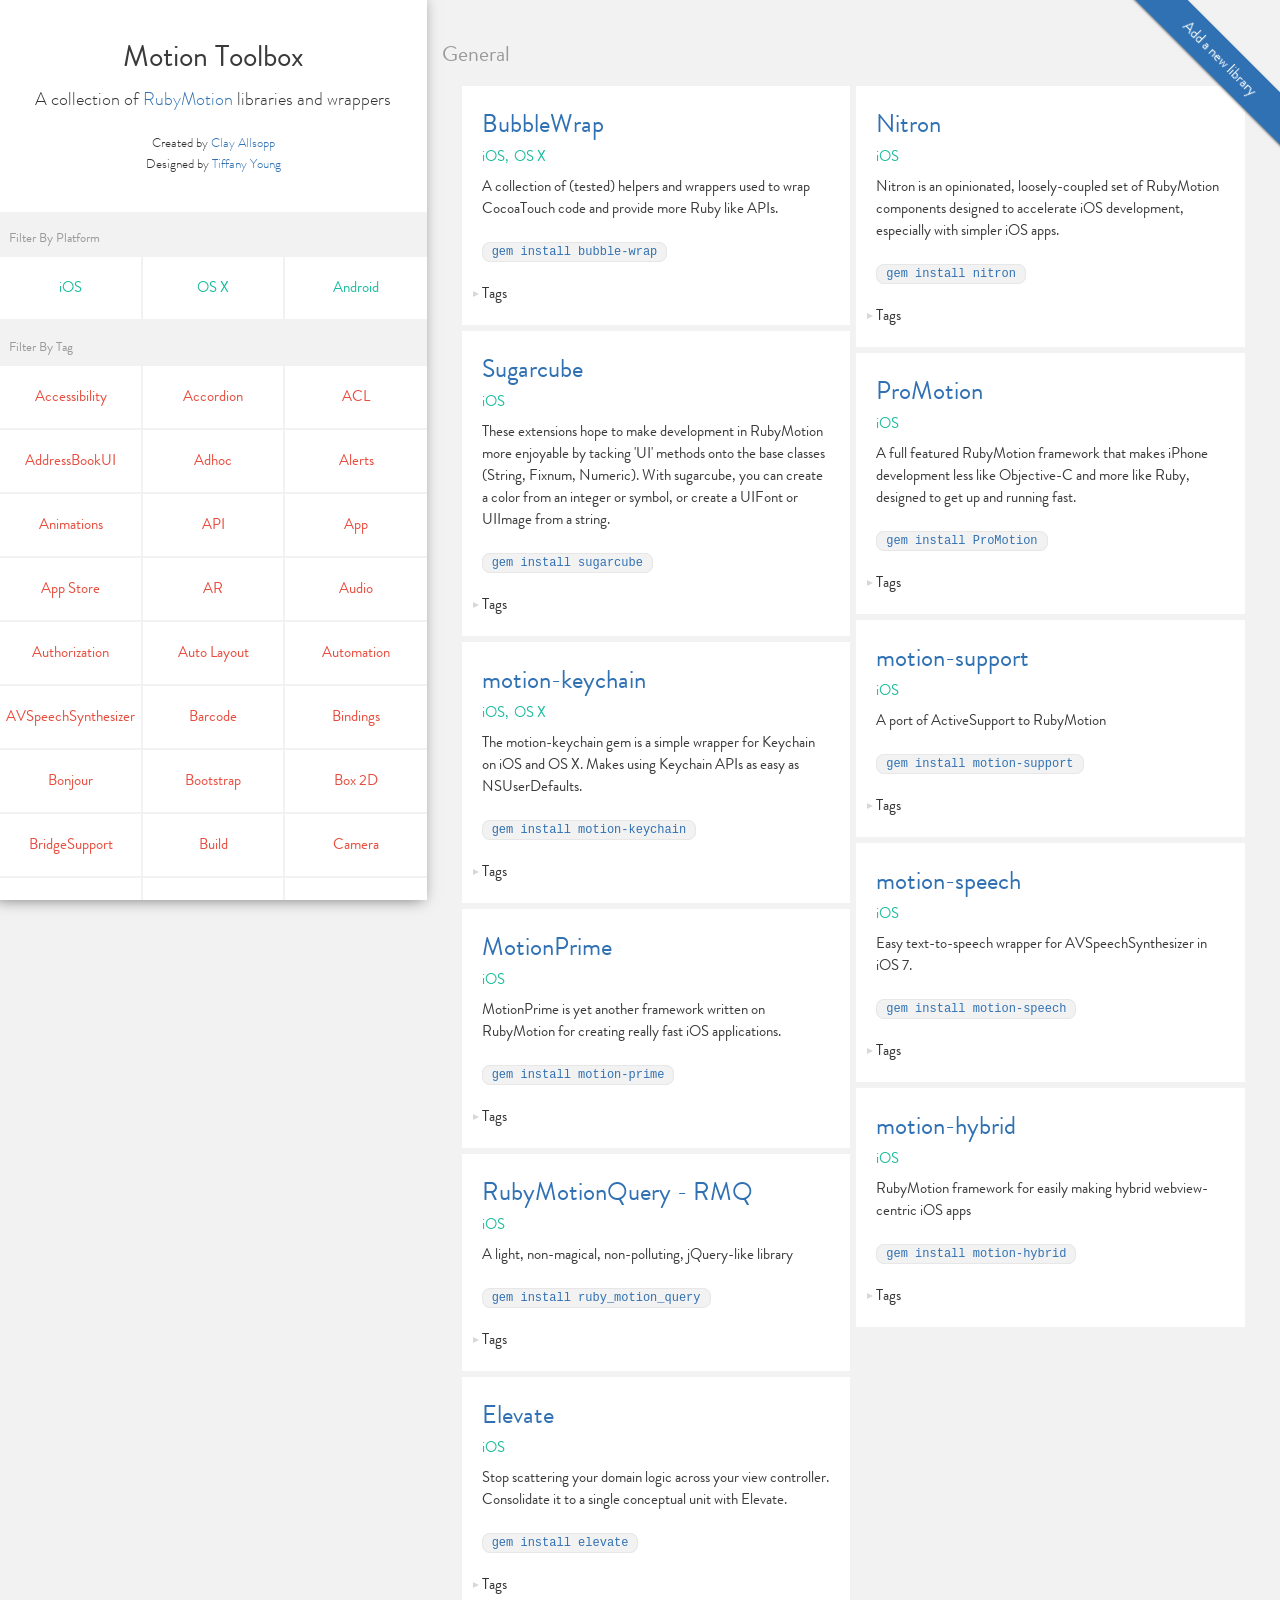
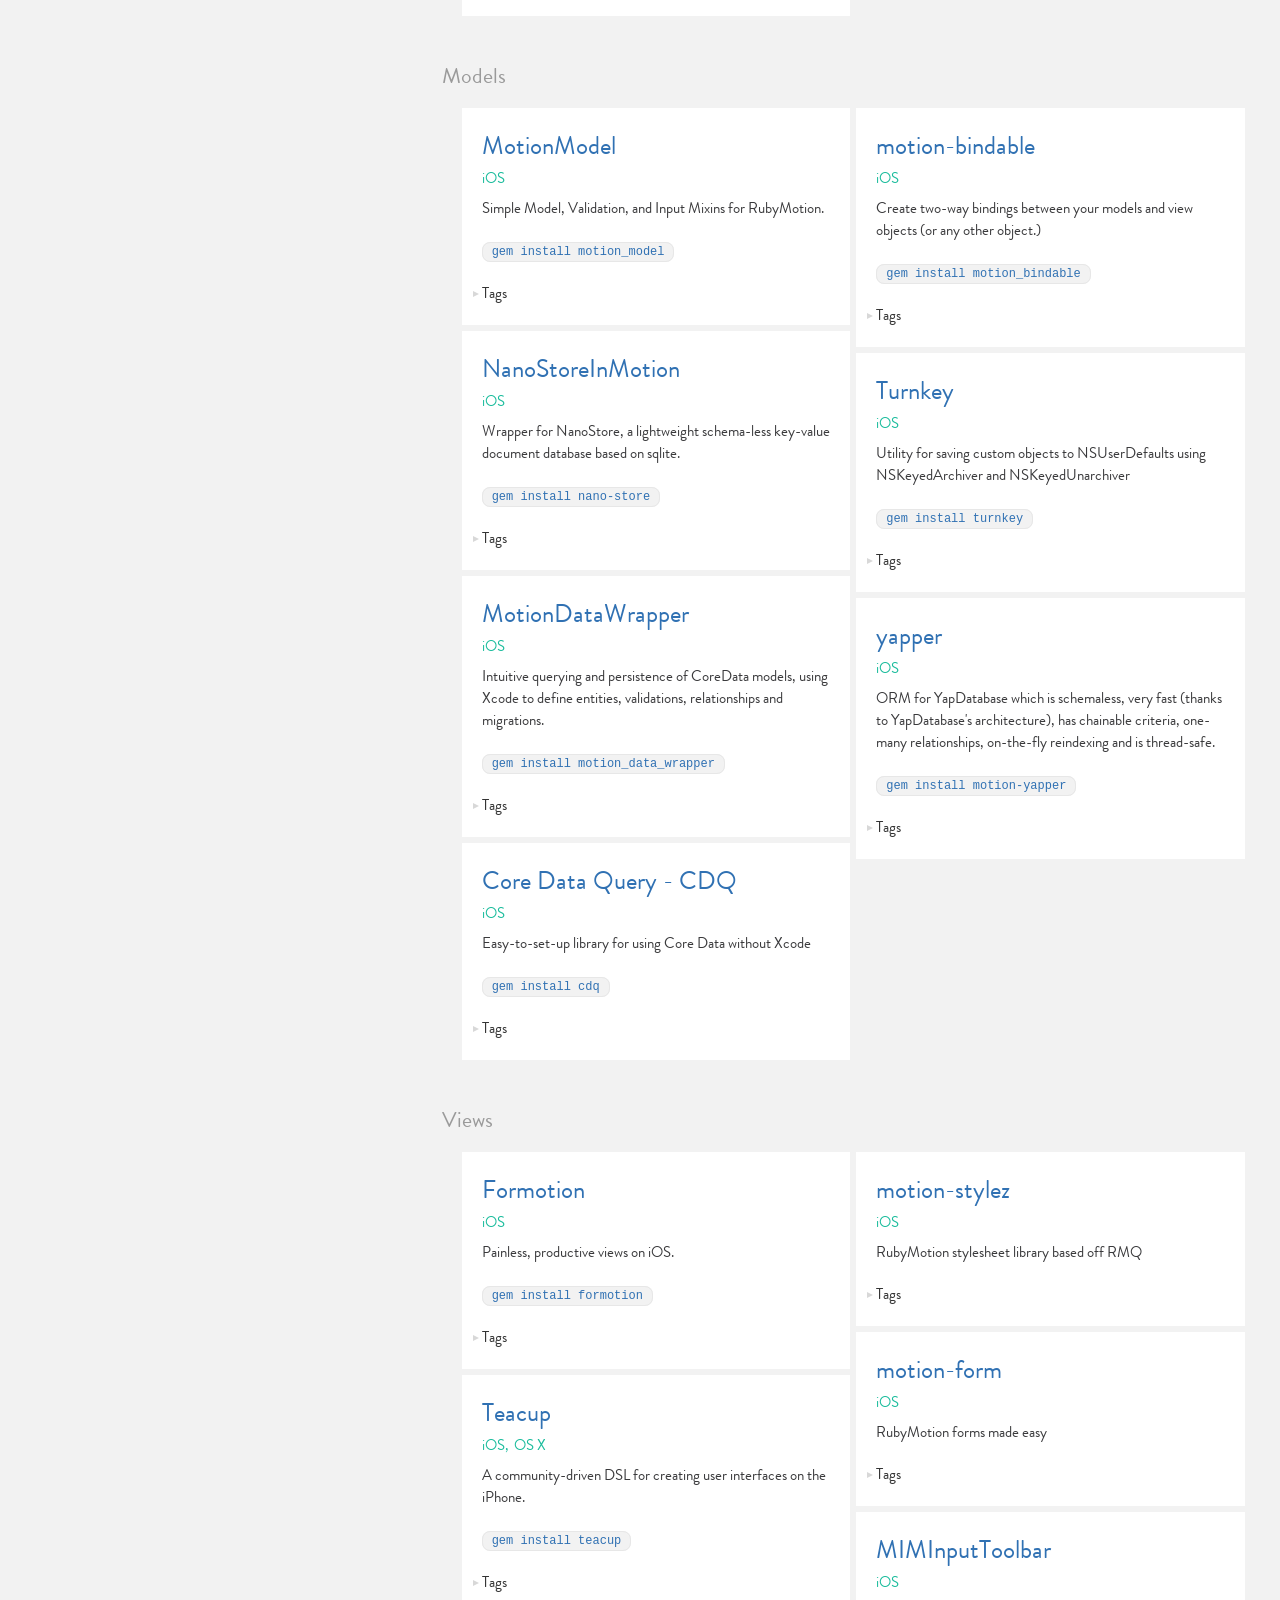
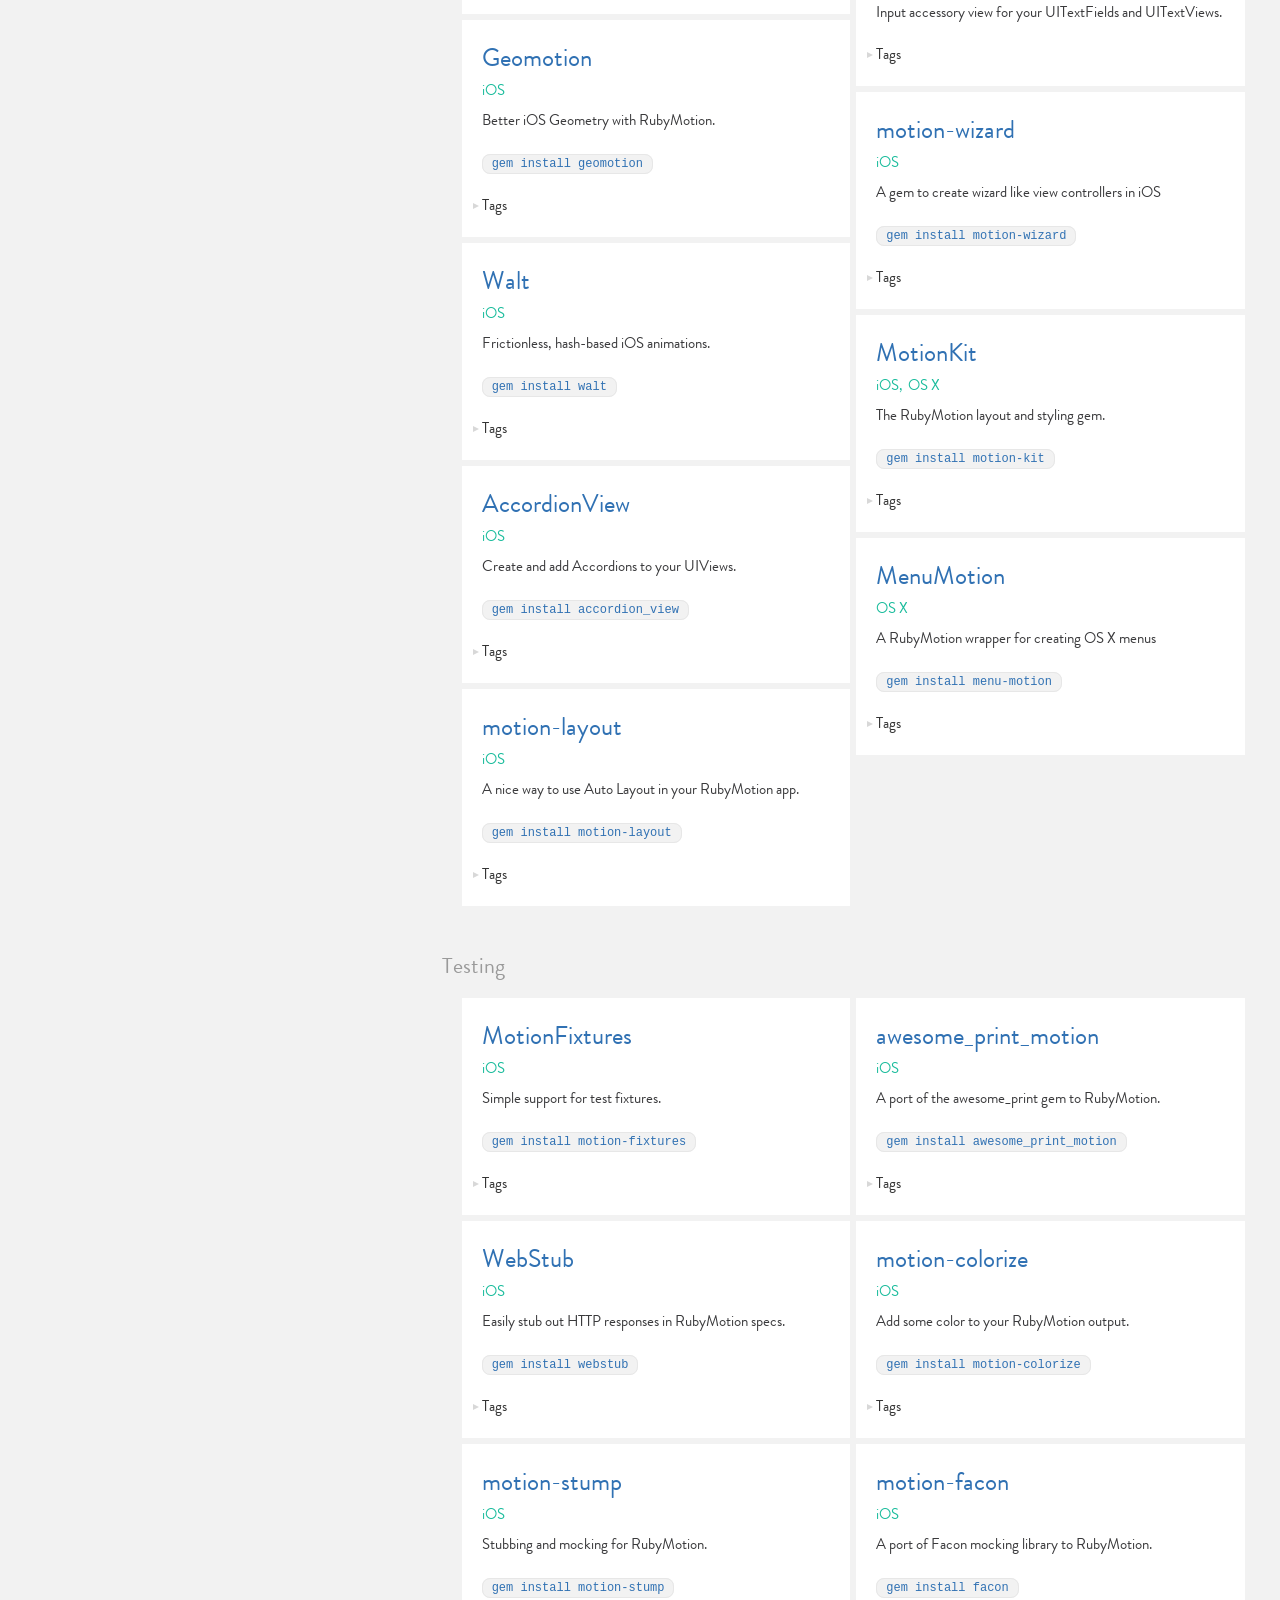
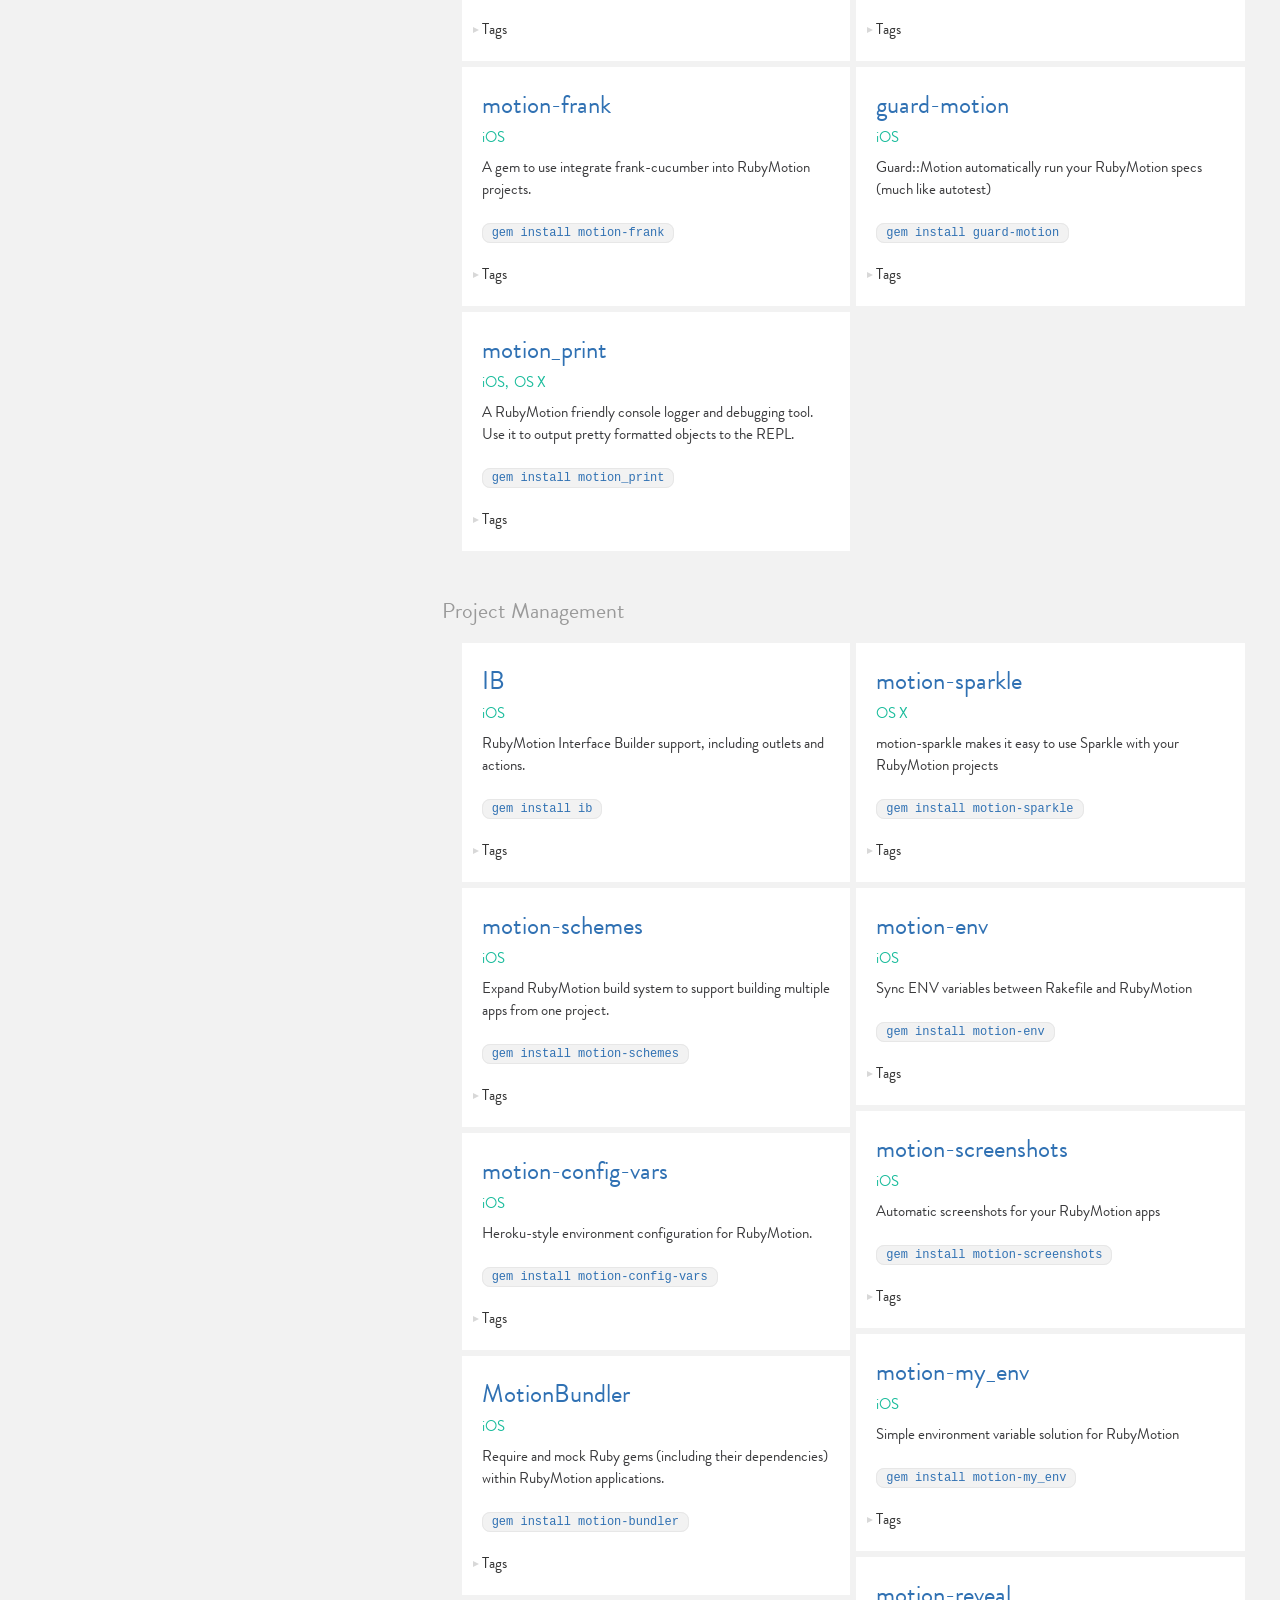
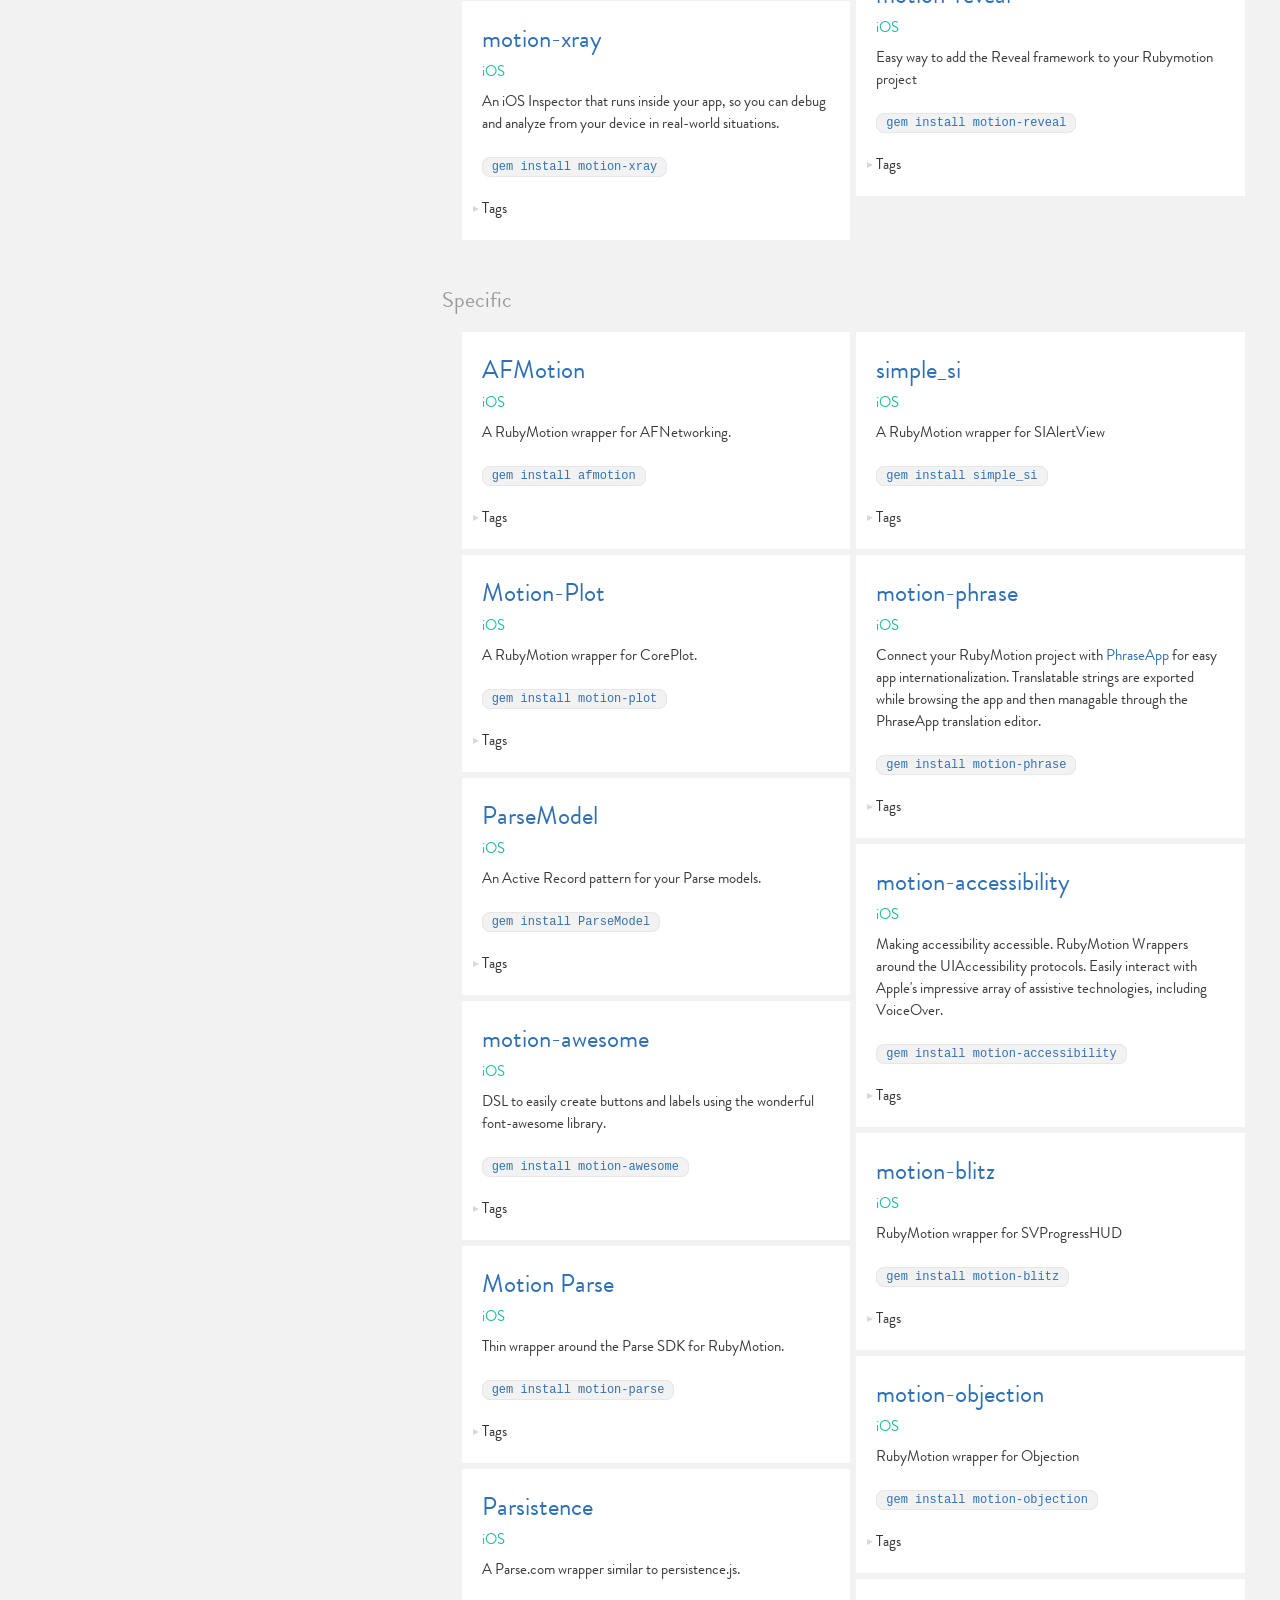
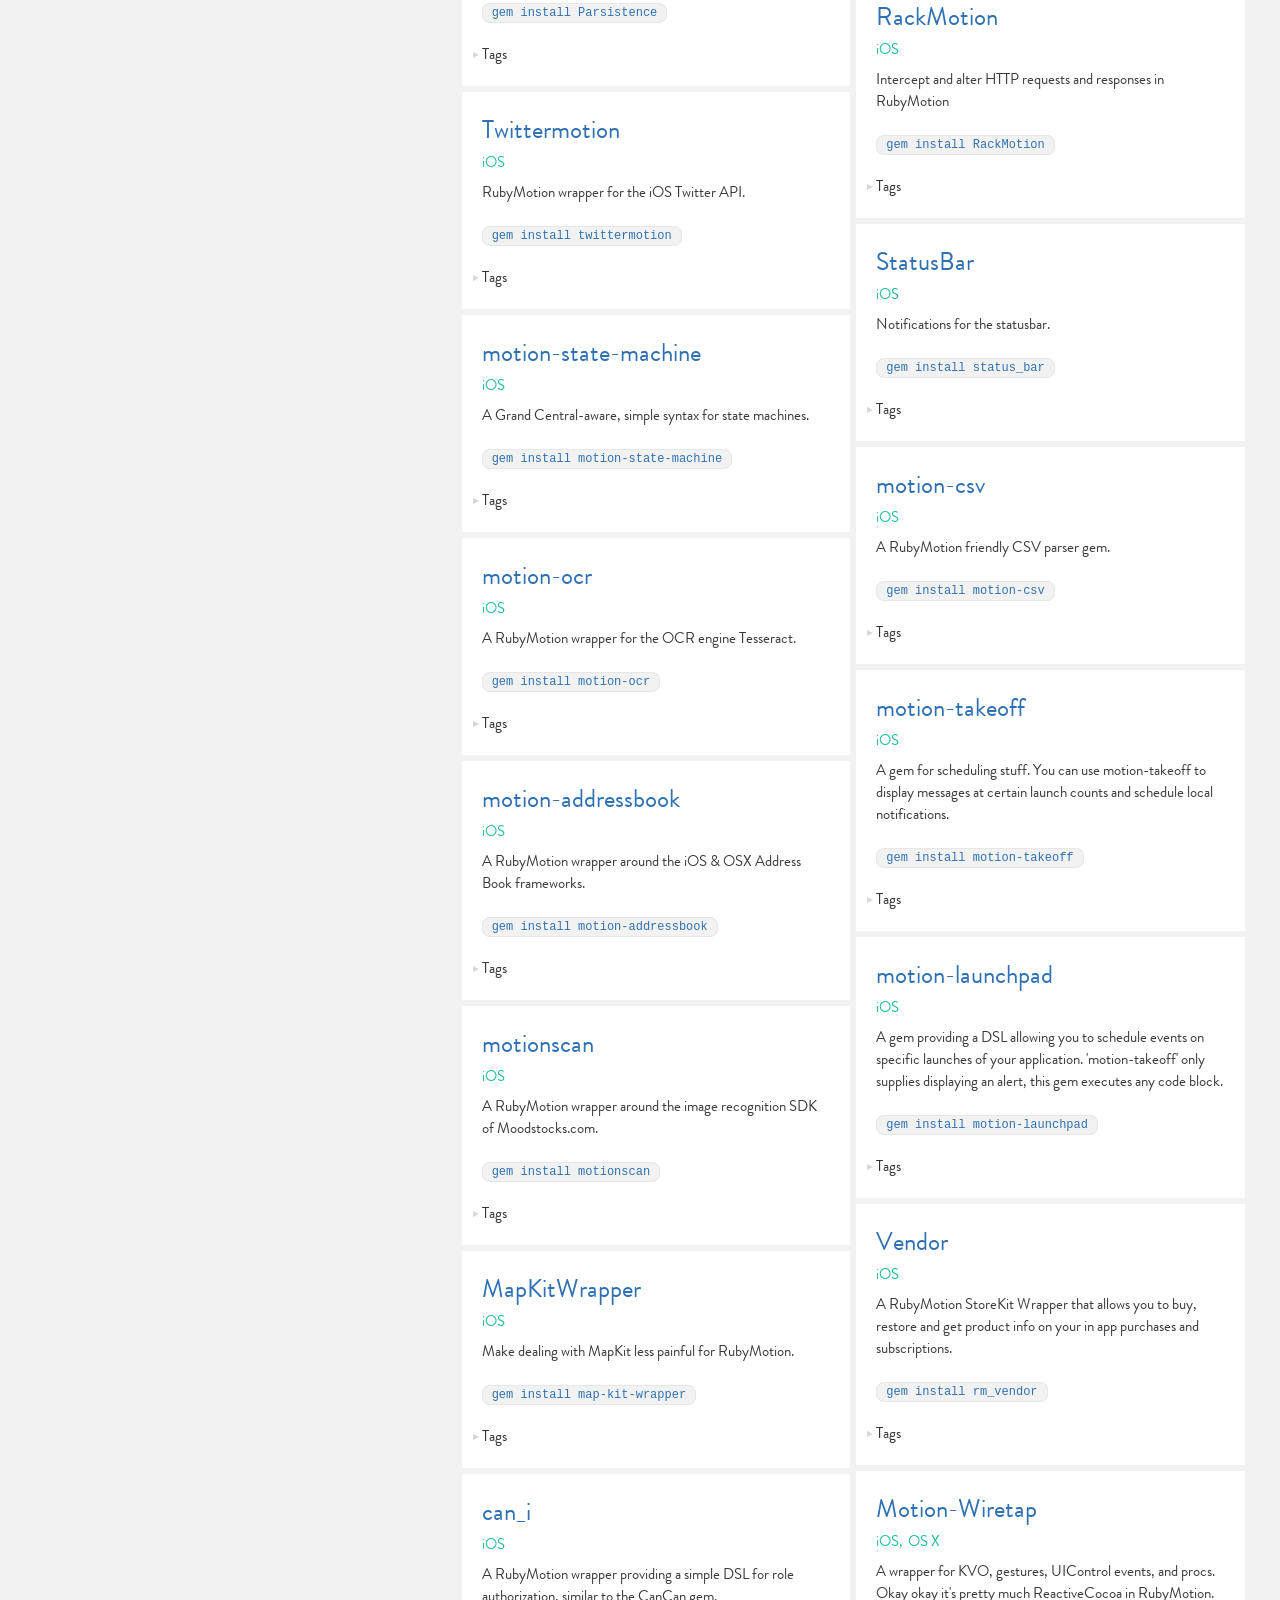
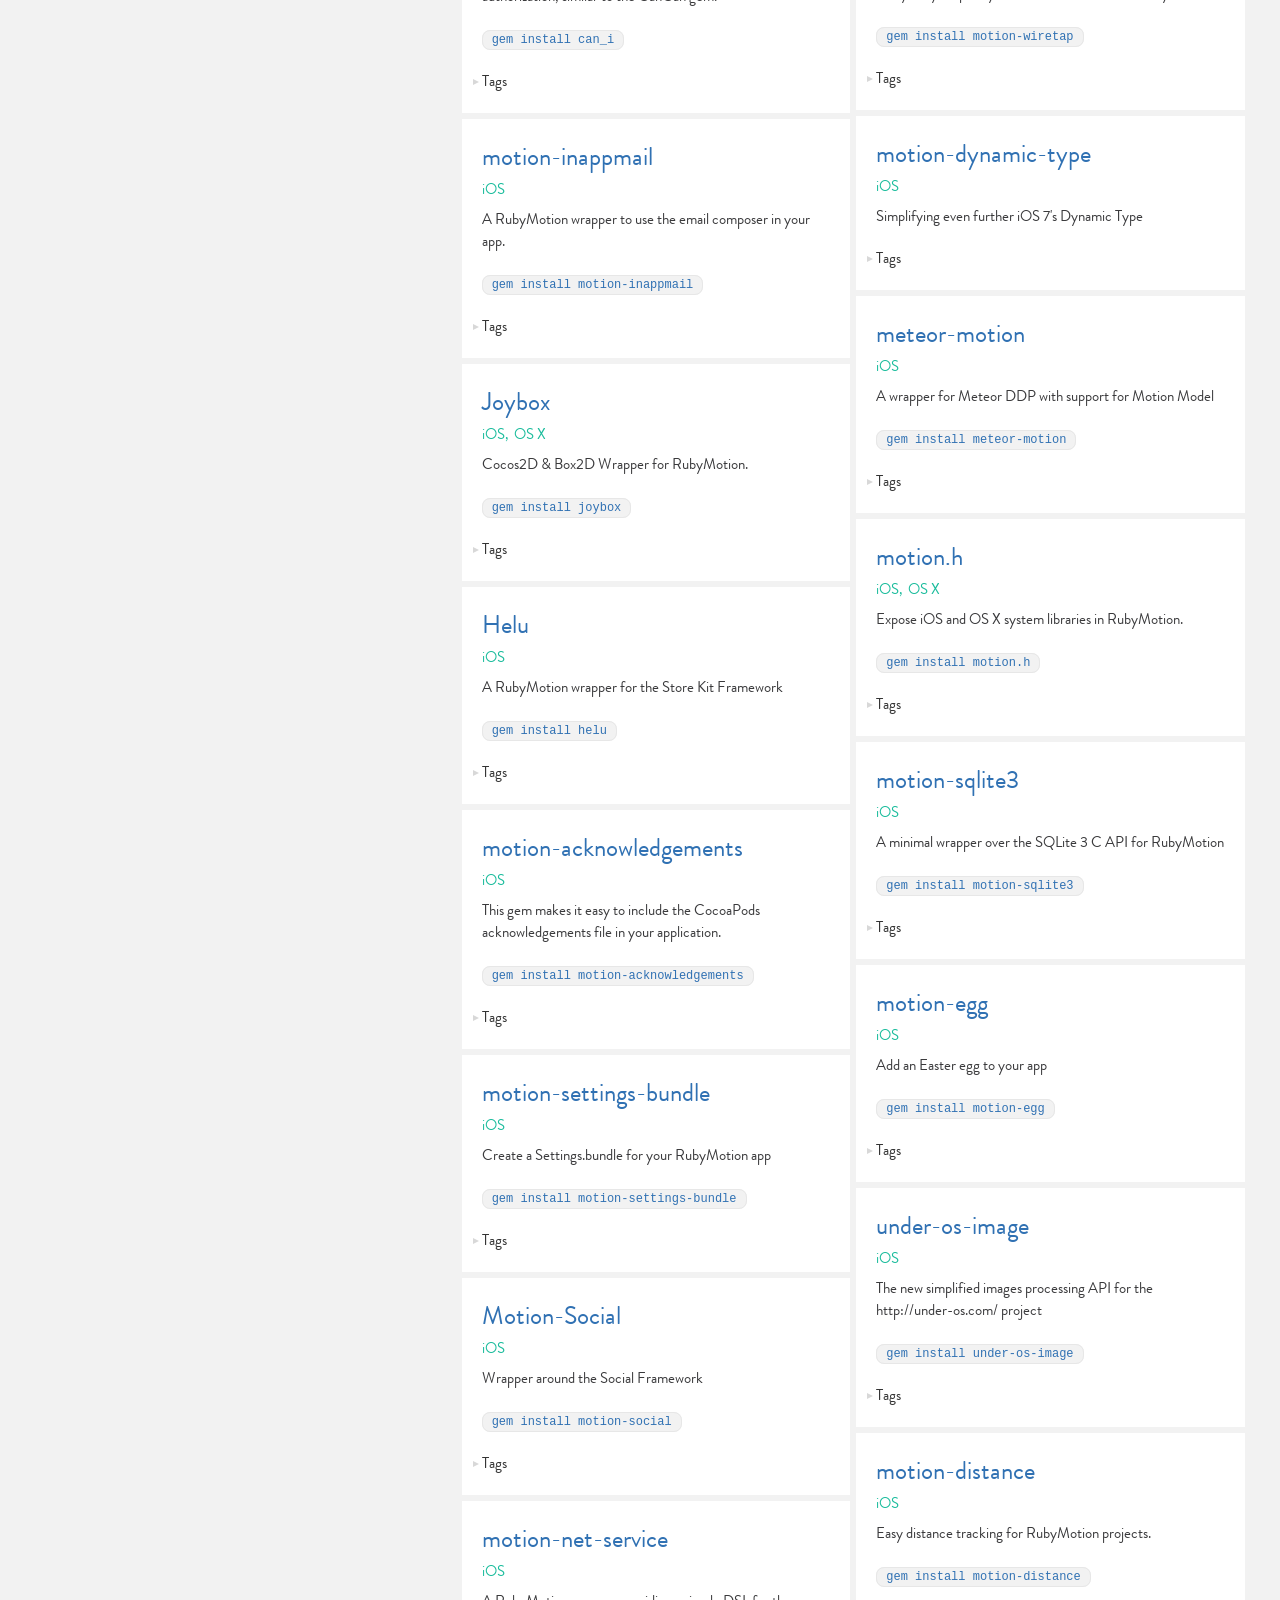
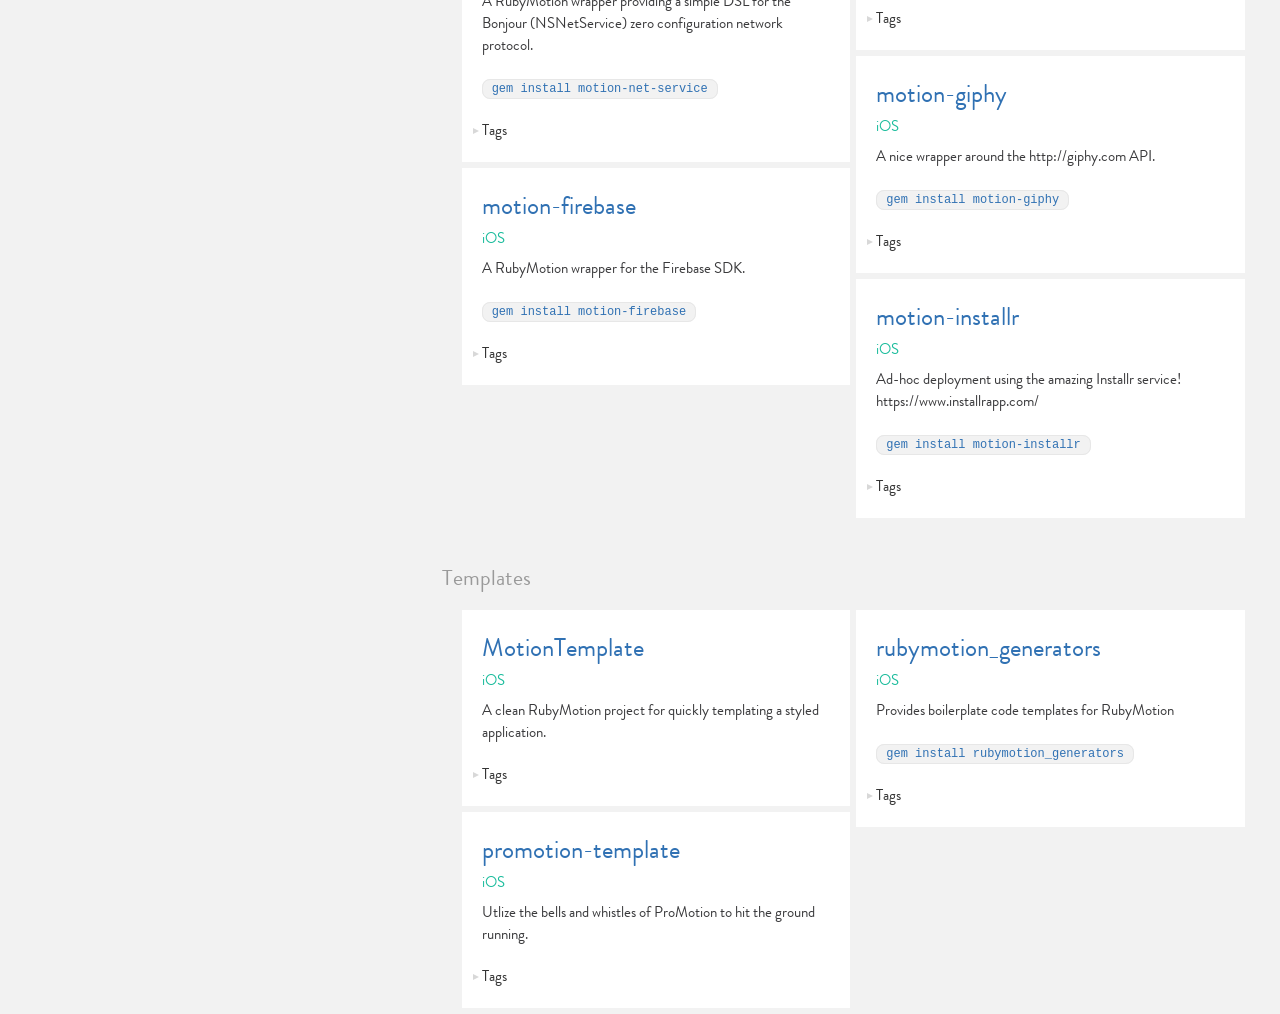
==== commit 3ac464ed: "Site updated to be8c033" ====
--- a/index.html
+++ b/index.html
@@ -3201,6 +3201,33 @@
         <tr>
             <td class="wrapper-tag">
               CoreLocation
+            </td>
+        </tr>
+      </table>
+    </div>
+  </div>
+</div>
+
+                  <div class="wrapper-info">
+  <div class="wrapper-title">
+    <h3><a href="https://github.com/willrax/motion-giphy" target="_blank">motion-giphy</a></h3>
+  </div>
+  <div class="wrapper-platforms">
+      <span class="platform">iOS</span>
+  </div>
+  <div class="wrapper-body">
+    A nice wrapper around the http://giphy.com API.
+  </div>
+    <div class="wrapper-gem">
+      <code><a target="_blank" href="http://rubygems.org/gems/motion-giphy">gem install motion-giphy</a></code>
+    </div>
+  <div class="wrapper-tags">
+    <a class="wrapper-tags-label" href="javascript:void(0)">Tags</a>
+    <div class="wrapper-tags-list">
+      <table>
+        <tr>
+            <td class="wrapper-tag">
+              API
             </td>
         </tr>
       </table>
--- a/assets/css/patch.css
+++ b/assets/css/patch.css
@@ -5,7 +5,7 @@
  * 
  * The fonts listed in this notice are subject to the End User License
  * Agreement(s) entered into by the website owner. All other parties are 
- * explicitly restricted from using the Licensed Webfonts(s).
+ * explicitly restricted from using the Licensed fonts(s).
  * 
  * You may obtain a valid license at the URLs below.
  * 
@@ -18,21 +18,21 @@
  * 
  * License: http://www.myfonts.com/viewlicense?type=web&buildid=2843878
  * Licensed pageviews: 10,000
- * Webfonts copyright: Copyright (c) 2009 by Hannes von Doehren. All rights reserved.
+ * fonts copyright: Copyright (c) 2009 by Hannes von Doehren. All rights reserved.
  * 
  * © 2014 MyFonts Inc
 */
 /* @import must be at top of file, otherwise CSS will not work */
-@import url("//hello.myfonts.net/count/2b64e6");
+@import url("//hello.myfonts.net/count/2b7454");
 @font-face {
   font-family: 'BrandonGrotesque-Regular';
-  src: url("../fonts/2B64E6_0_0.eot");
-  src: url("../fonts/2B64E6_0_0.eot?#iefix") format("embedded-opentype"), url("../fonts/2B64E6_0_0.woff") format("woff"), url("../fonts/2B64E6_0_0.ttf") format("truetype"); }
+  src: url("../fonts/2B7454_0_0.eot");
+  src: url("../fonts/2B7454_0_0.eot?#iefix") format("embedded-opentype"), url("../fonts/2B7454_0_0.woff") format("woff"), url("../fonts/2B7454_0_0.ttf") format("truetype"); }
 
 @font-face {
   font-family: 'BrandonGrotesque-Light';
-  src: url("../fonts/2B64E6_1_0.eot");
-  src: url("../fonts/2B64E6_1_0.eot?#iefix") format("embedded-opentype"), url("../fonts/2B64E6_1_0.woff") format("woff"), url("../fonts/2B64E6_1_0.ttf") format("truetype"); }
+  src: url("../fonts/2B7454_1_0.eot");
+  src: url("../fonts/2B7454_1_0.eot?#iefix") format("embedded-opentype"), url("../fonts/2B7454_1_0.woff") format("woff"), url("../fonts/2B7454_1_0.ttf") format("truetype"); }
 
 /* line 50, ../assets/css/patch.scss */
 body {
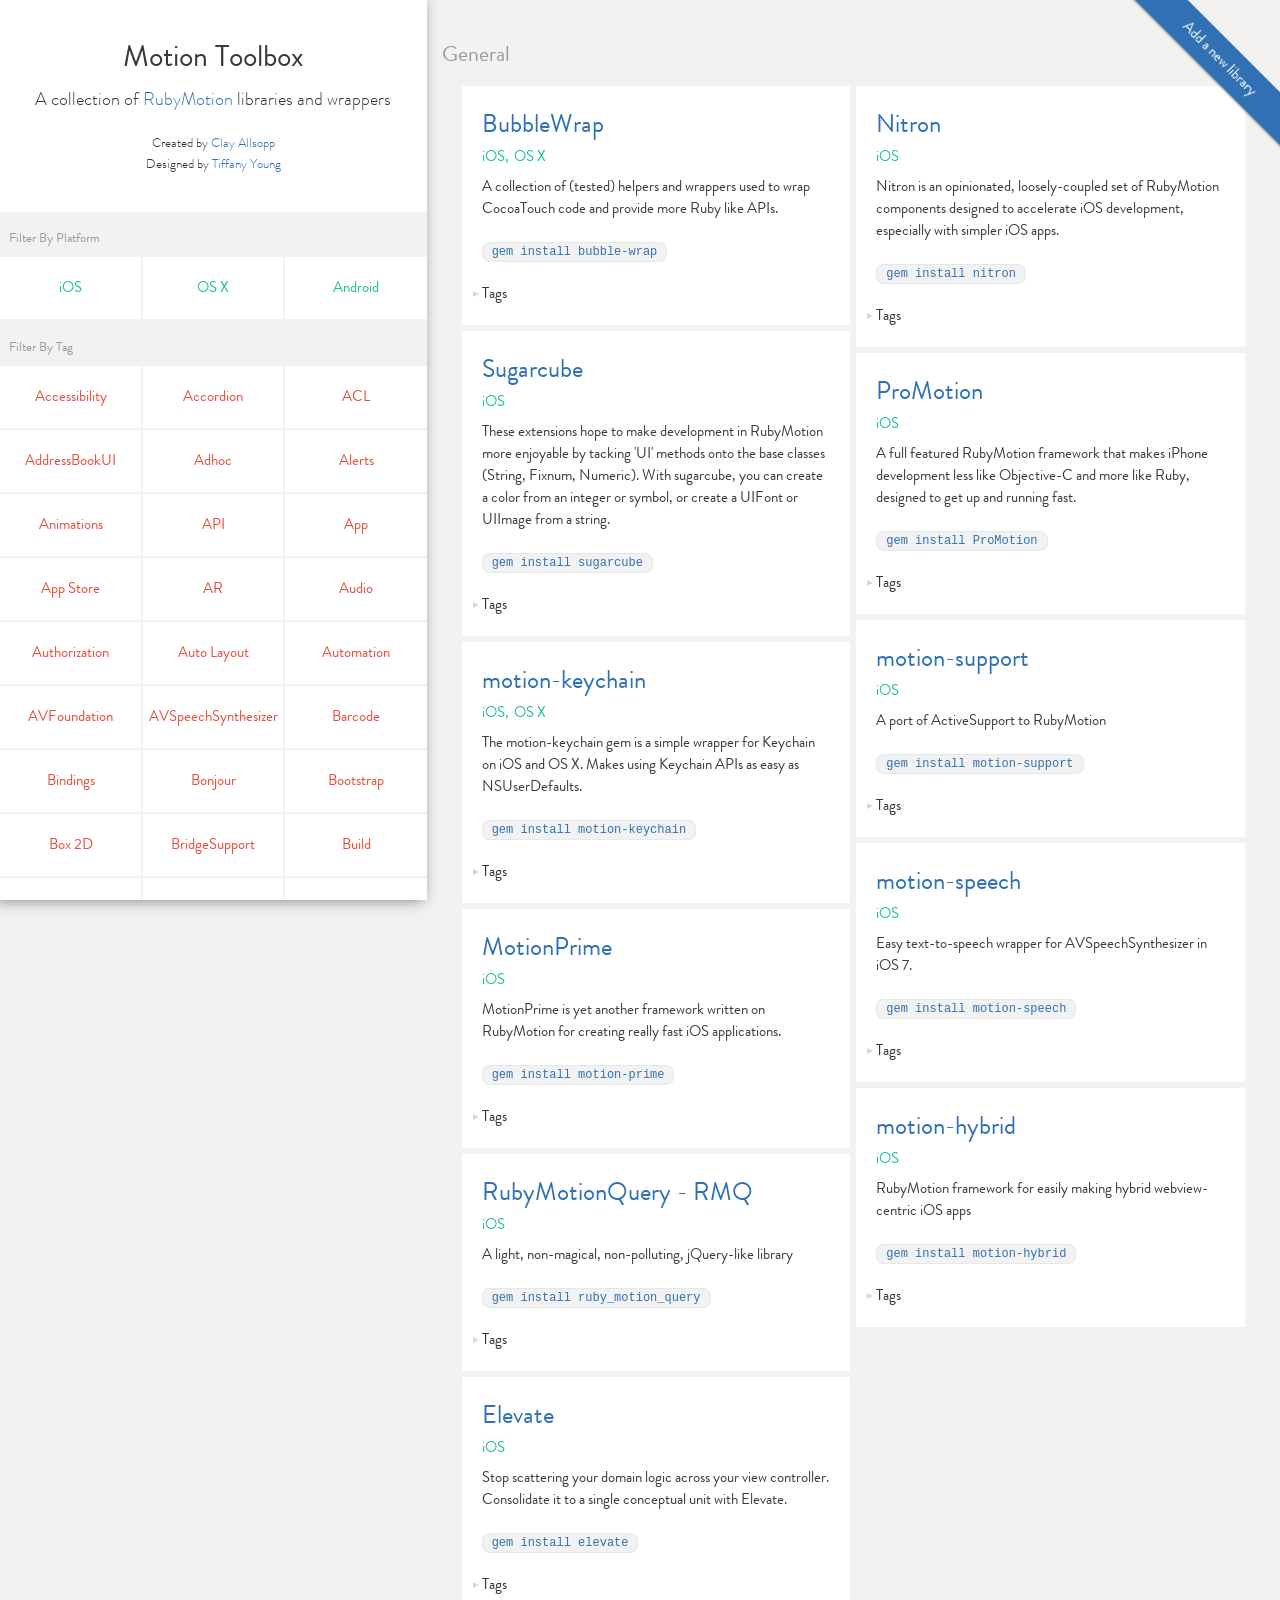
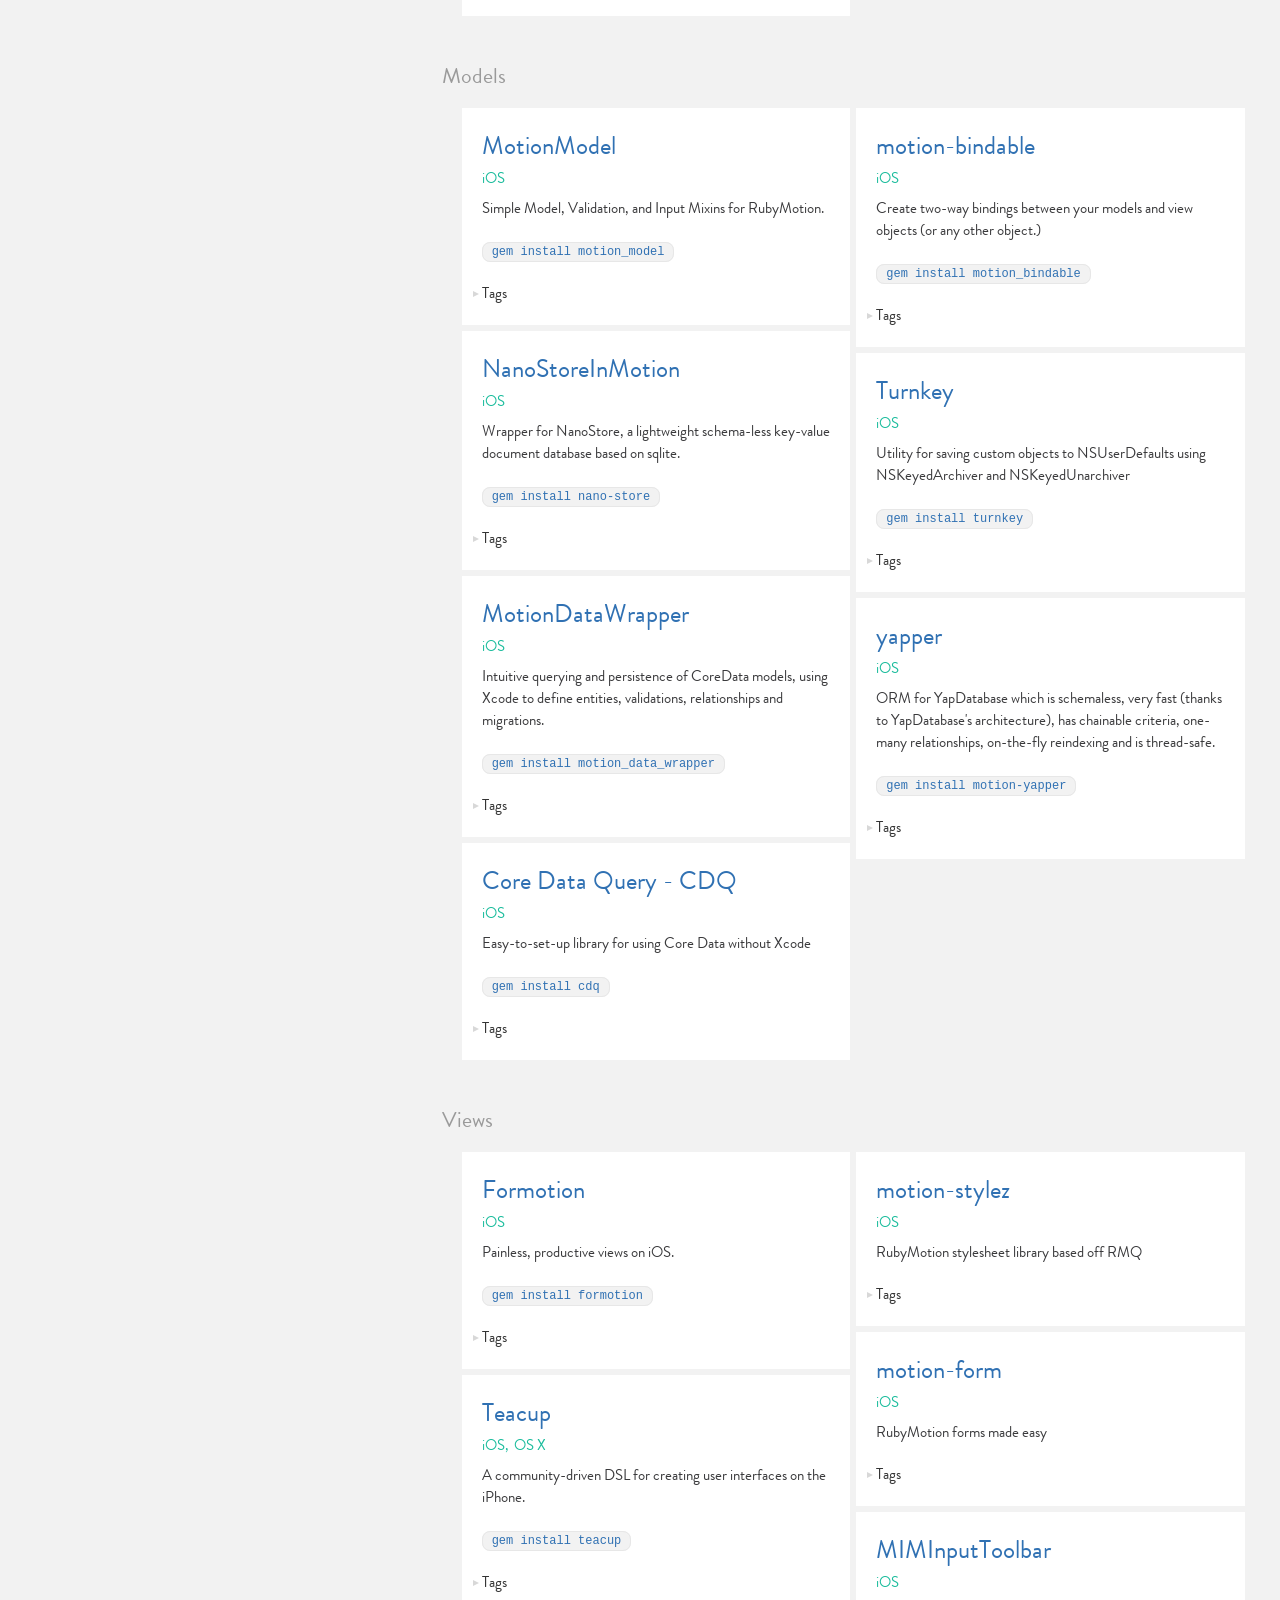
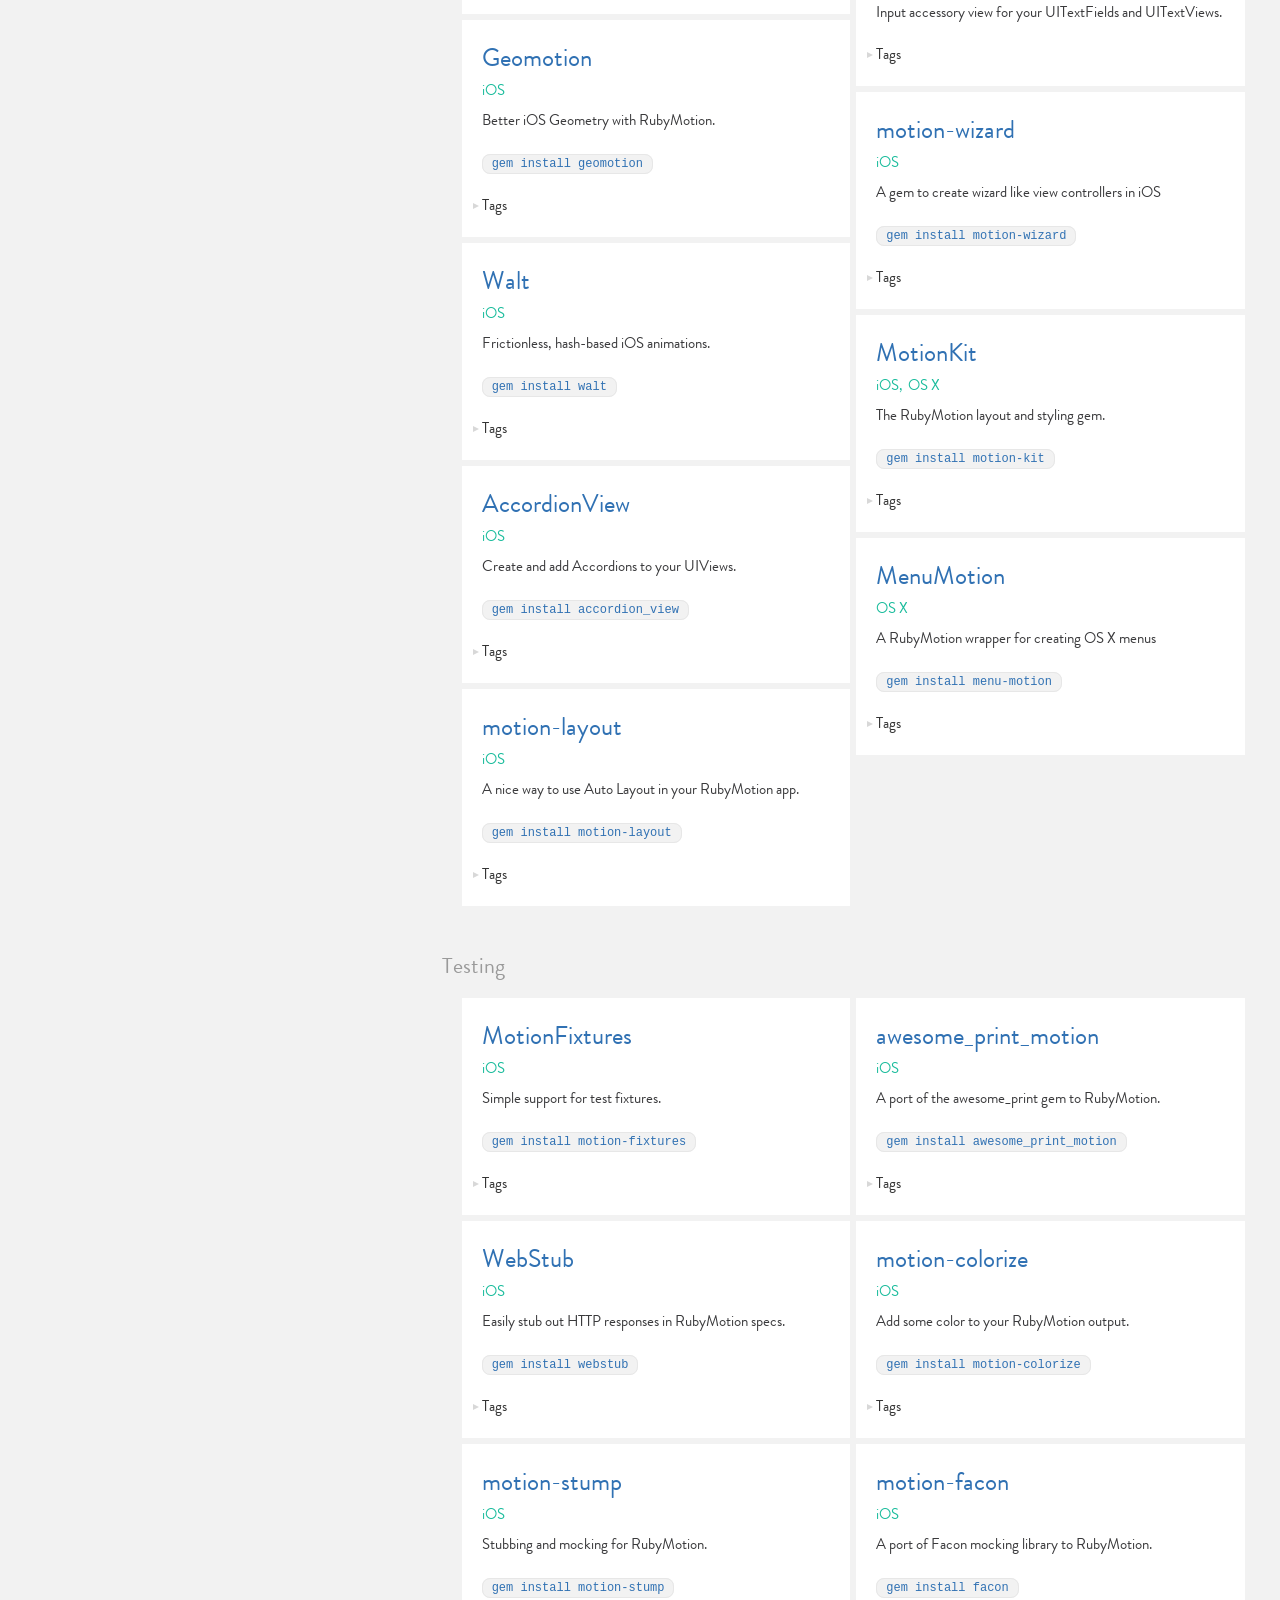
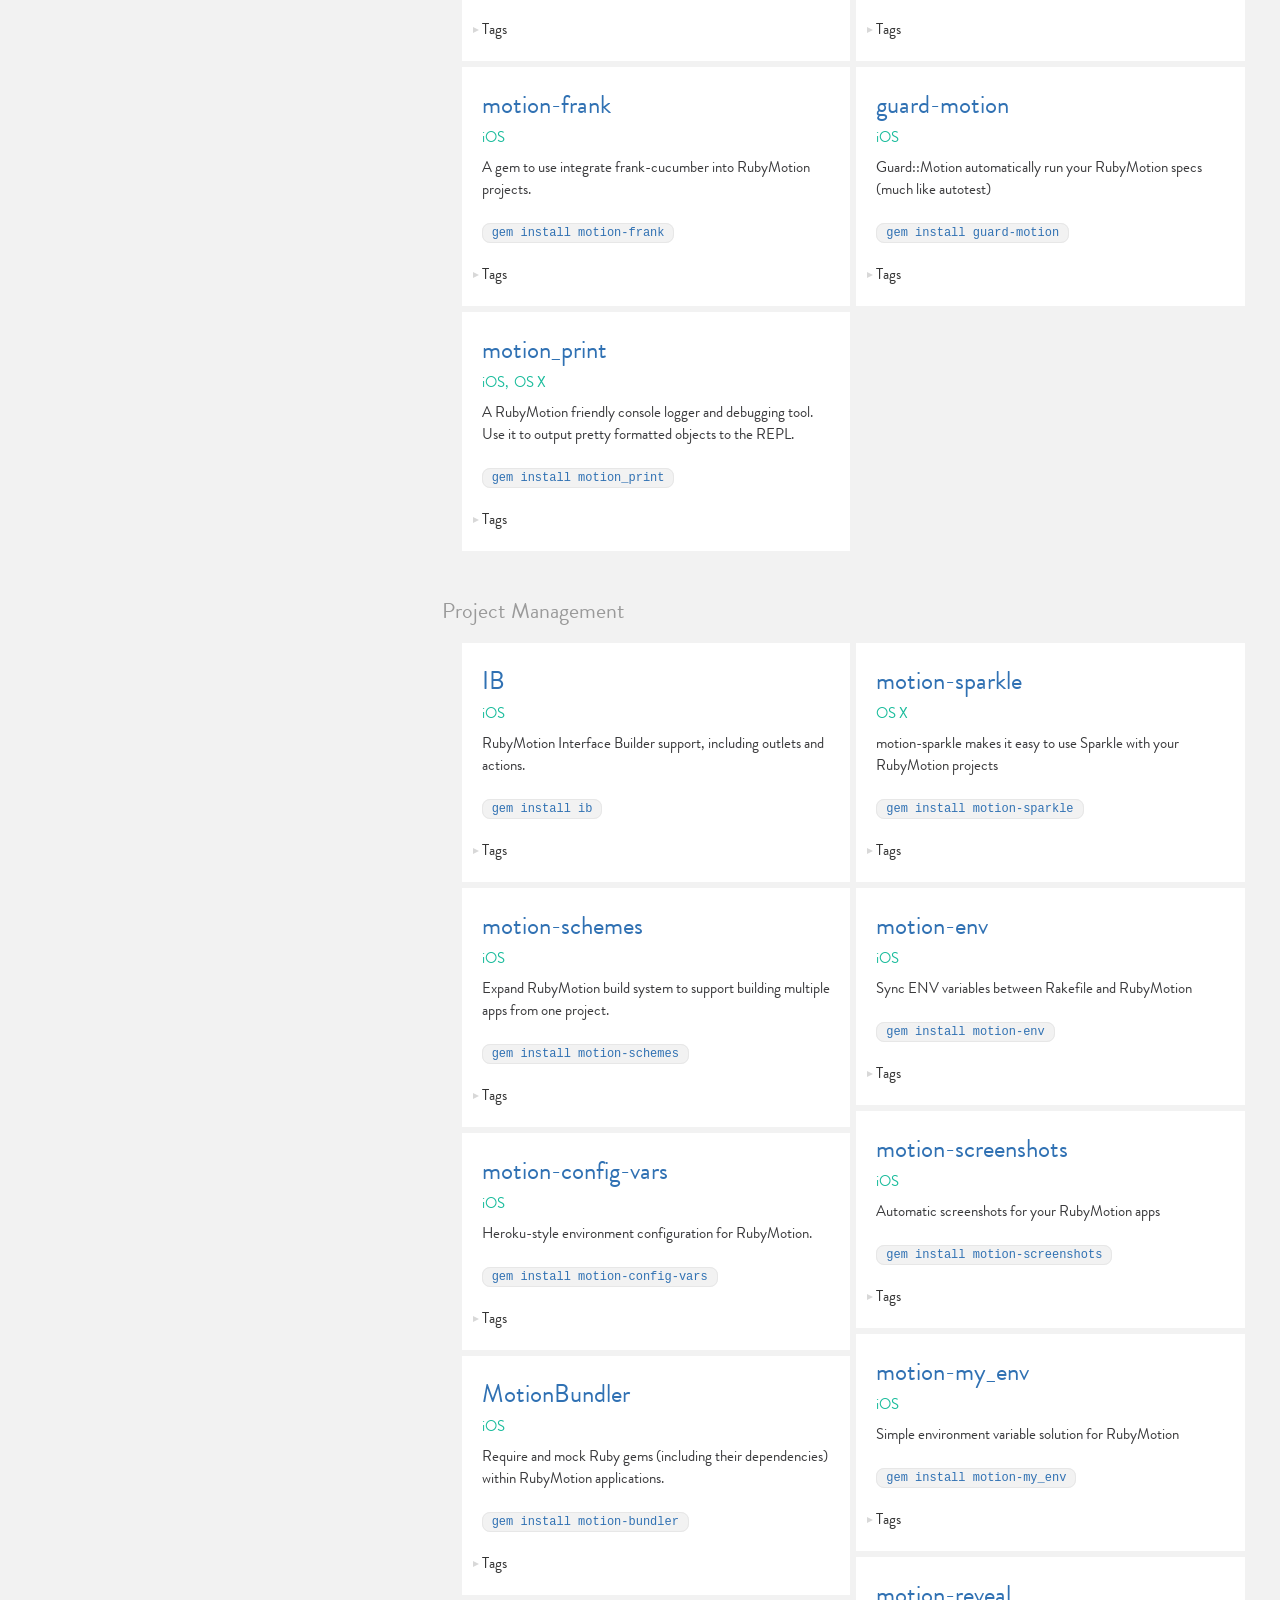
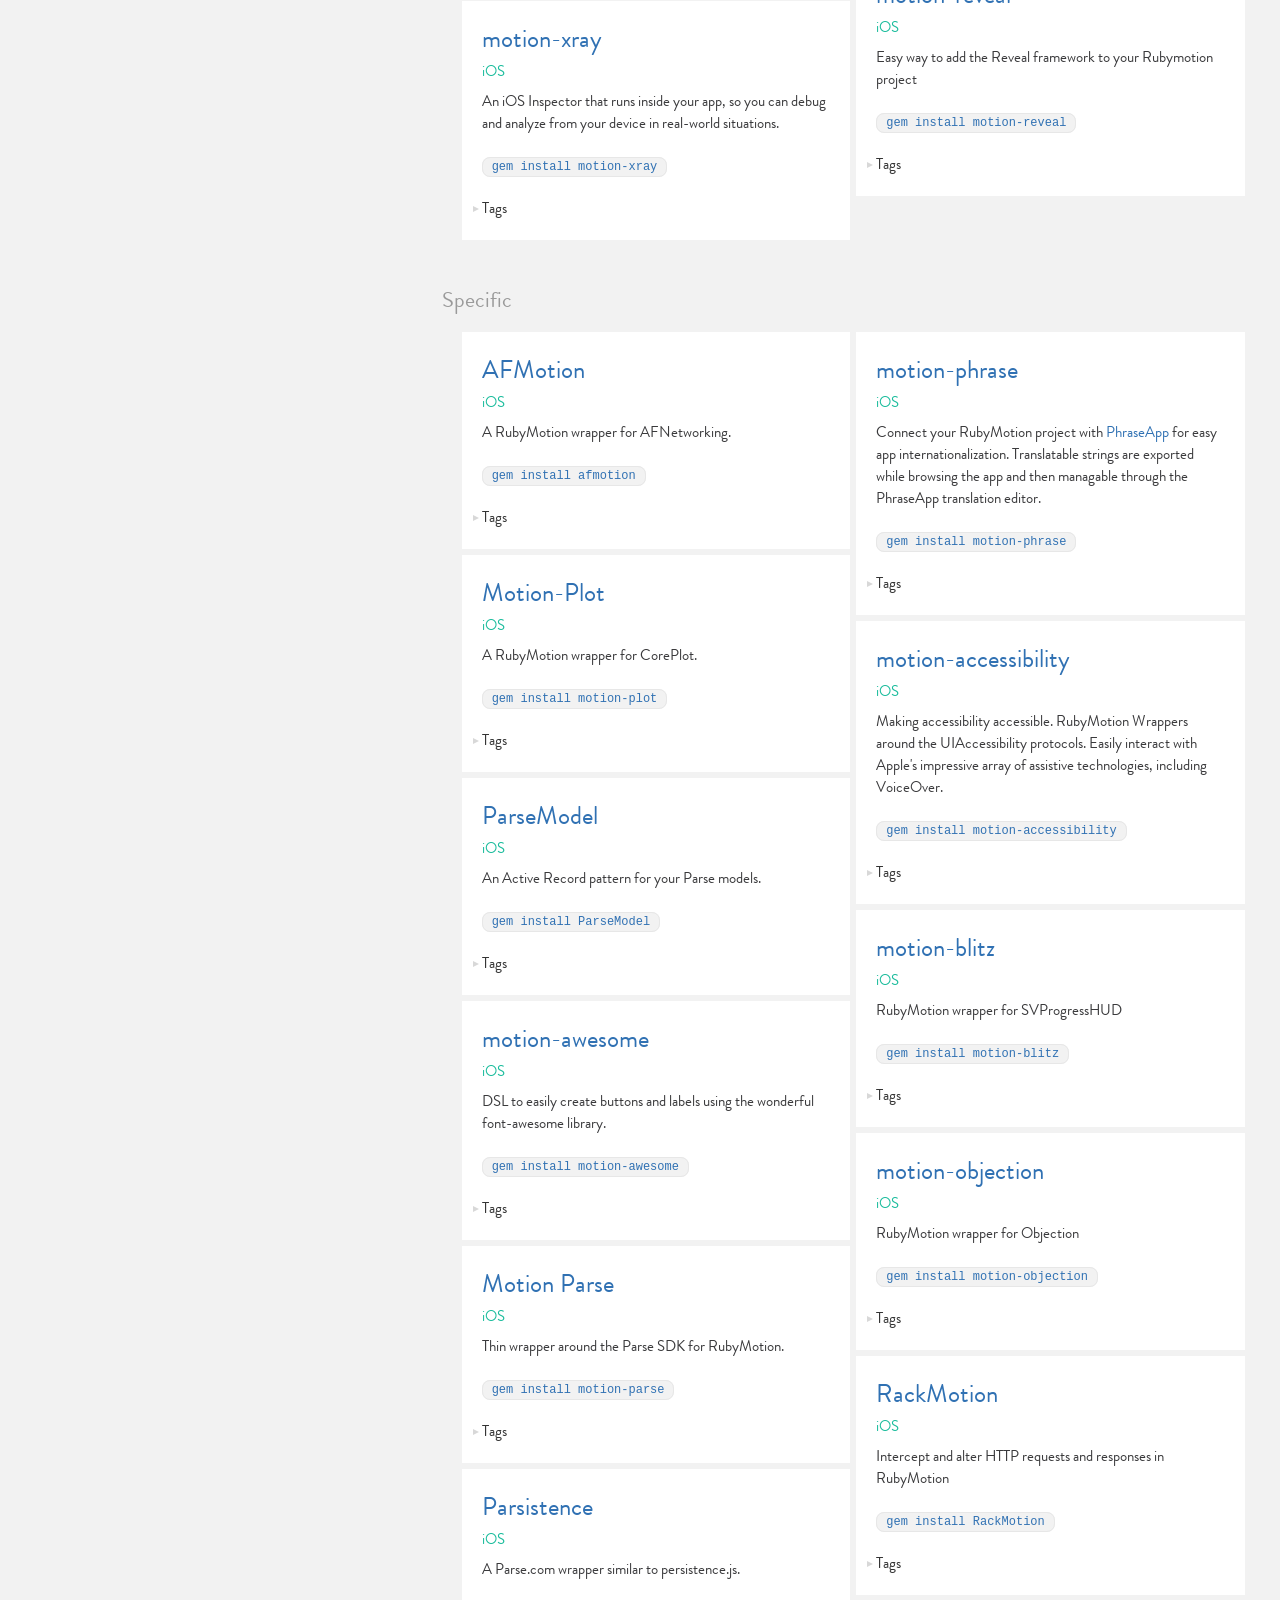
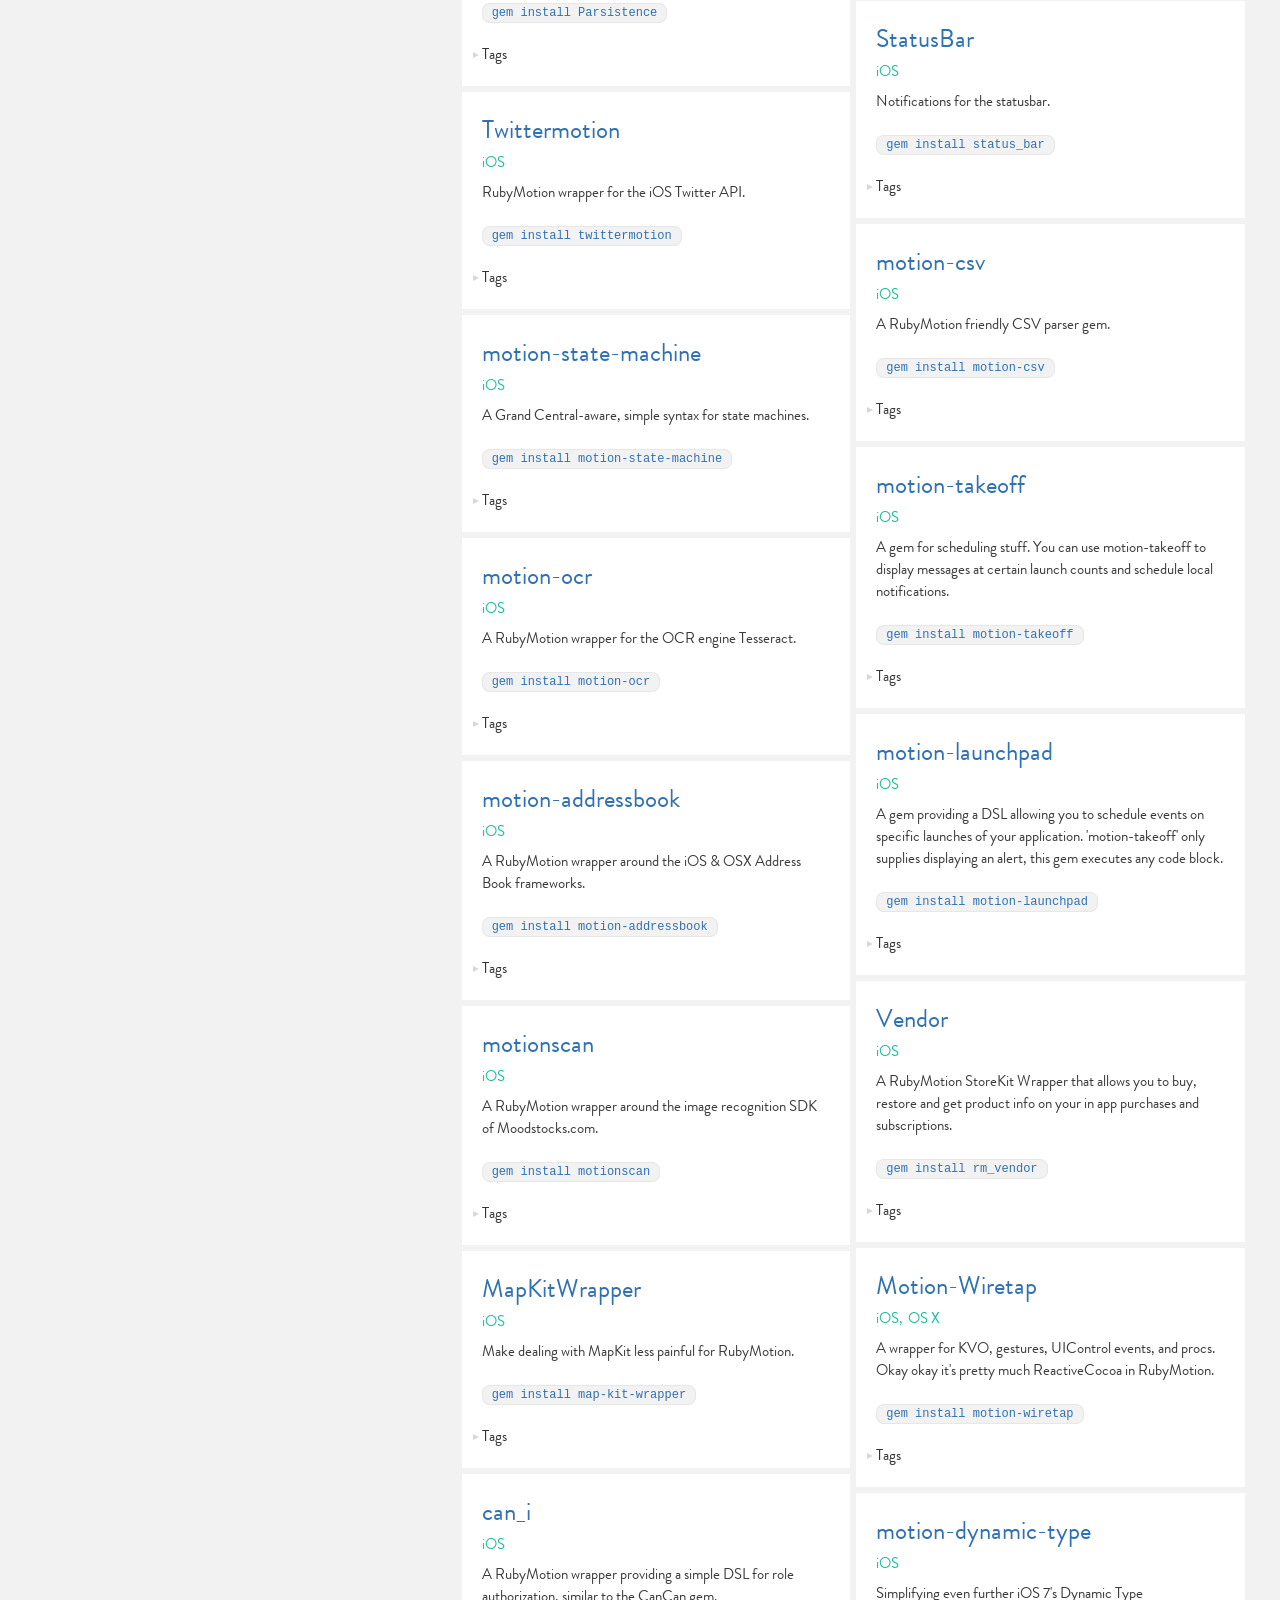
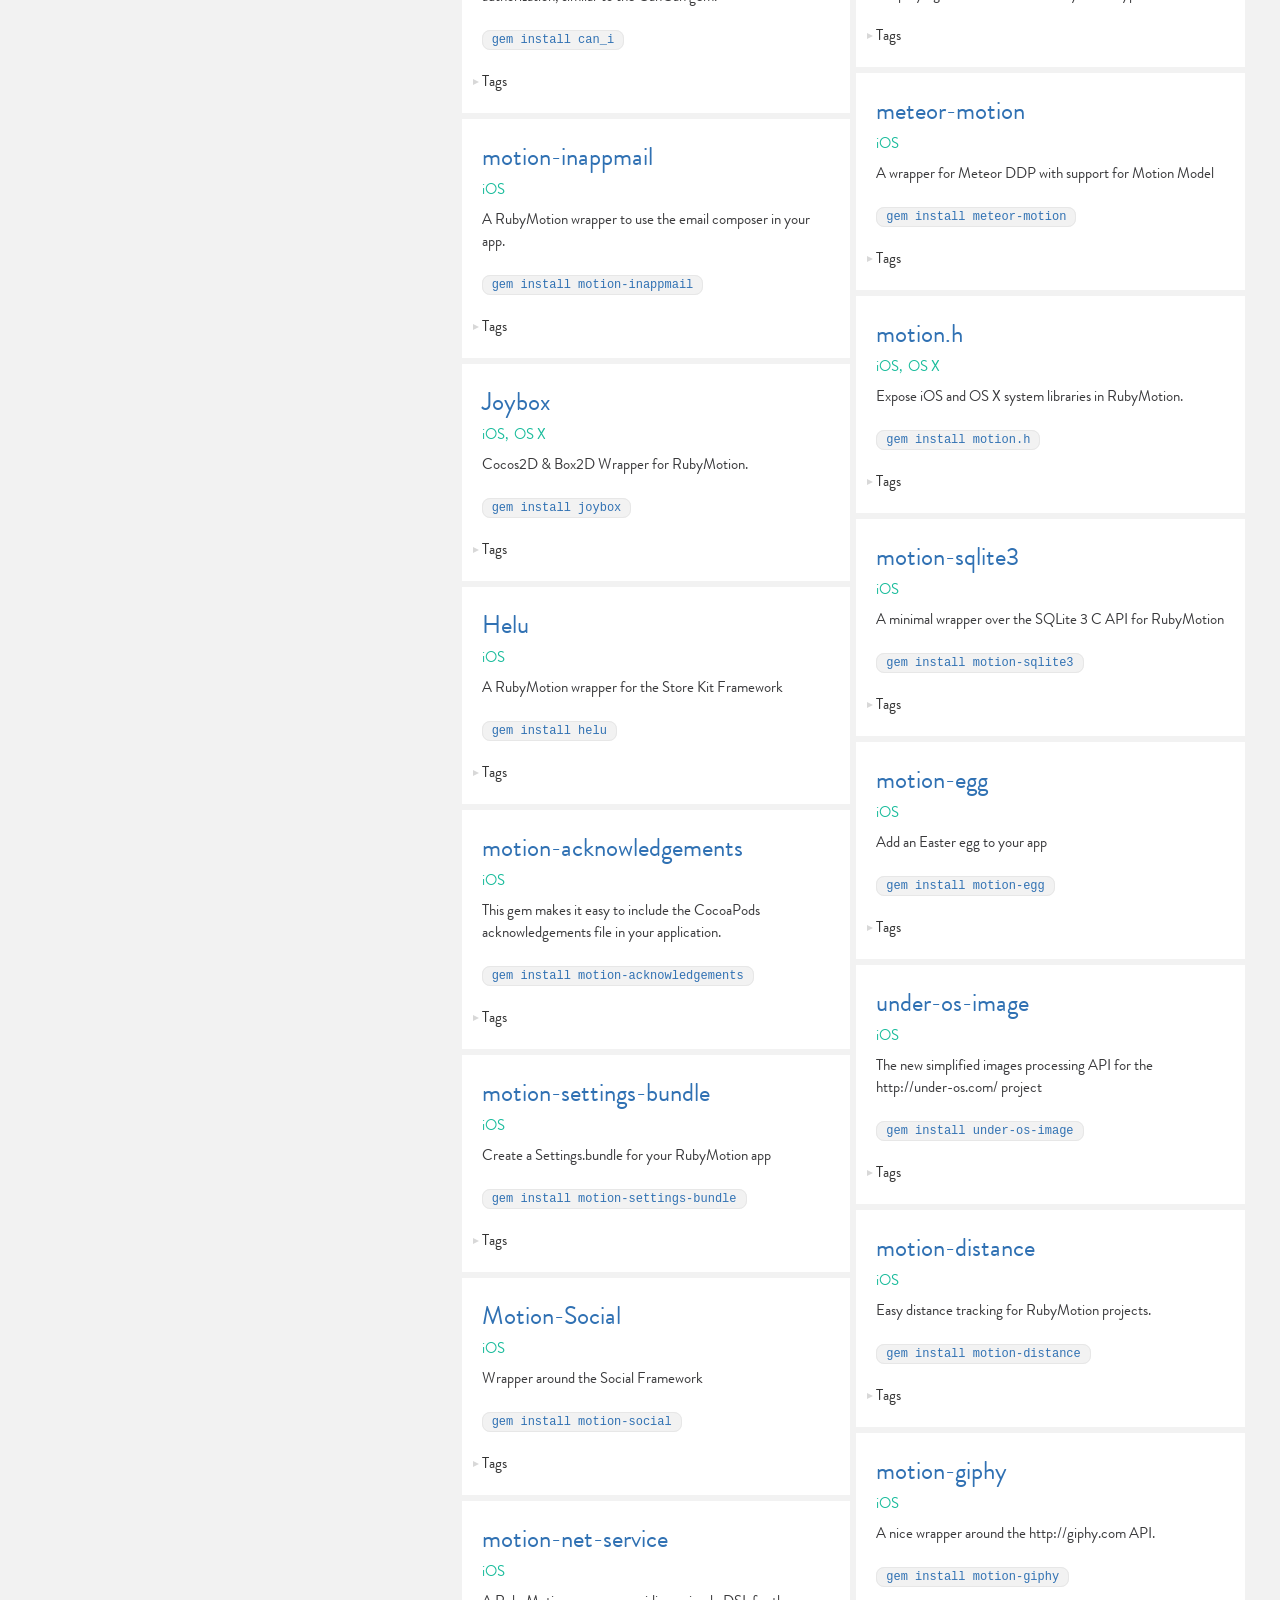
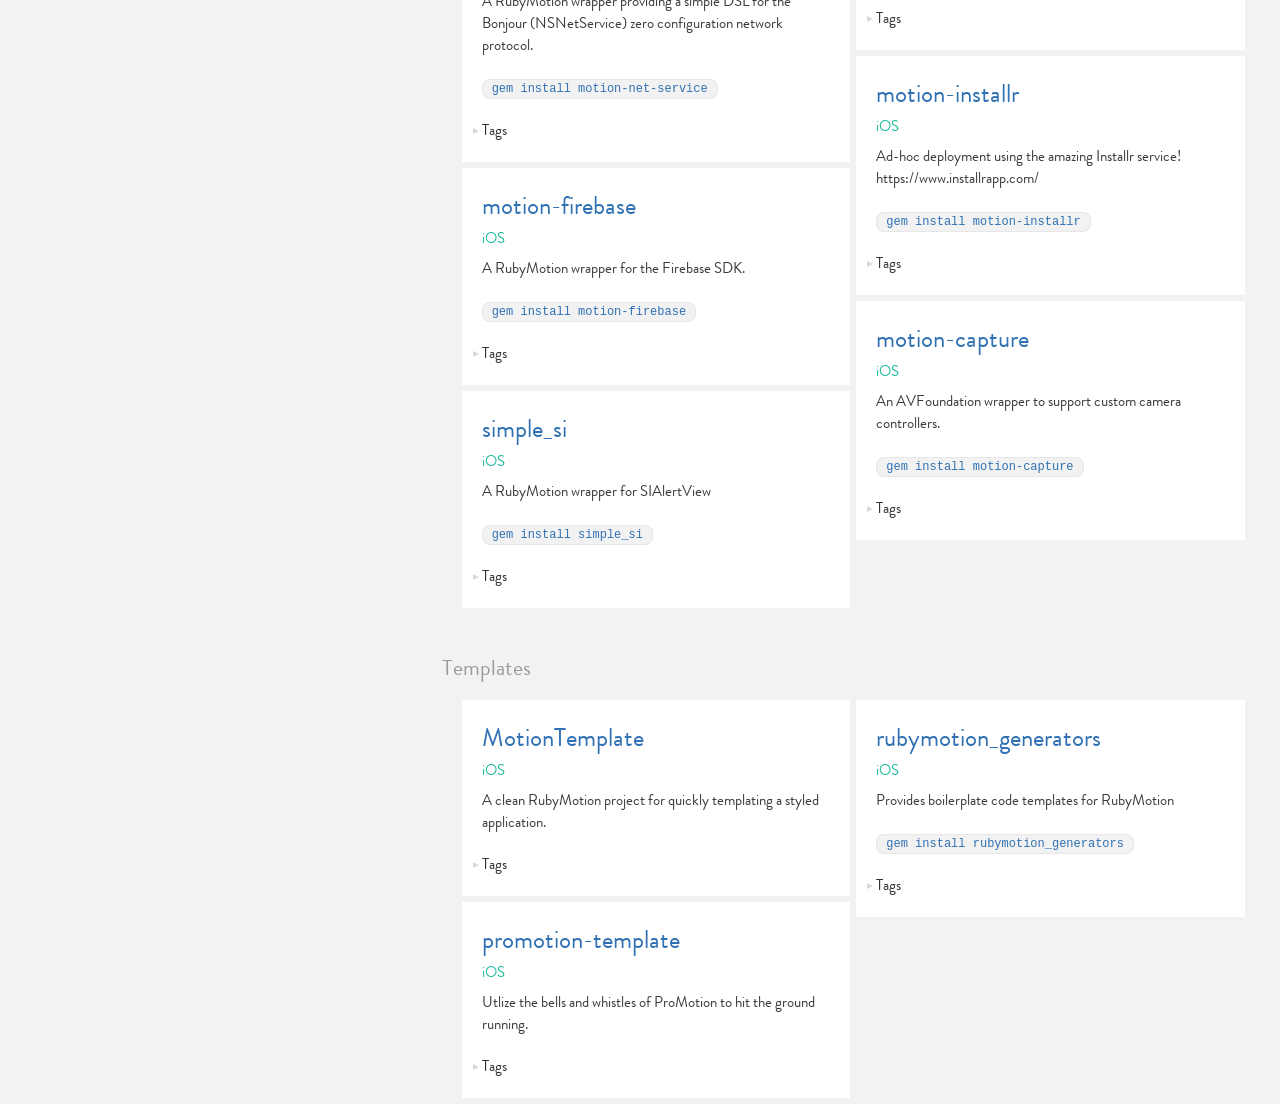
==== commit 702f846f: "Site updated to 6dddb56" ====
--- a/index.html
+++ b/index.html
@@ -95,206 +95,207 @@
                       <td>Automation</td>
                   </tr>
                   <tr>
+                      <td>AVFoundation</td>
                       <td>AVSpeechSynthesizer</td>
                       <td>Barcode</td>
+                  </tr>
+                  <tr>
                       <td>Bindings</td>
-                  </tr>
-                  <tr>
                       <td>Bonjour</td>
                       <td>Bootstrap</td>
+                  </tr>
+                  <tr>
                       <td>Box 2D</td>
-                  </tr>
-                  <tr>
                       <td>BridgeSupport</td>
                       <td>Build</td>
+                  </tr>
+                  <tr>
                       <td>Camera</td>
-                  </tr>
-                  <tr>
                       <td>CGRect</td>
                       <td>Charts</td>
+                  </tr>
+                  <tr>
                       <td>Client</td>
-                  </tr>
-                  <tr>
                       <td>Cloud</td>
                       <td>CocoaPods</td>
+                  </tr>
+                  <tr>
                       <td>Cocos 2D</td>
-                  </tr>
-                  <tr>
                       <td>Concurrency</td>
                       <td>Configuration</td>
+                  </tr>
+                  <tr>
                       <td>Controllers</td>
-                  </tr>
-                  <tr>
                       <td>Core Data</td>
                       <td>CoreImage</td>
+                  </tr>
+                  <tr>
                       <td>CoreLocation</td>
-                  </tr>
-                  <tr>
                       <td>CorePlot</td>
                       <td>Credits</td>
+                  </tr>
+                  <tr>
                       <td>CSV</td>
-                  </tr>
-                  <tr>
                       <td>Cucumber</td>
                       <td>DDP</td>
+                  </tr>
+                  <tr>
                       <td>Debug</td>
-                  </tr>
-                  <tr>
                       <td>Defaults</td>
                       <td>Dependency Injection</td>
+                  </tr>
+                  <tr>
                       <td>Deployment</td>
-                  </tr>
-                  <tr>
                       <td>Design</td>
                       <td>Device</td>
+                  </tr>
+                  <tr>
                       <td>Distribution</td>
-                  </tr>
-                  <tr>
                       <td>Easter Egg</td>
                       <td>Email</td>
+                  </tr>
+                  <tr>
                       <td>Environment</td>
-                  </tr>
-                  <tr>
                       <td>Events</td>
                       <td>Firebase</td>
+                  </tr>
+                  <tr>
                       <td>Fixtures</td>
-                  </tr>
-                  <tr>
                       <td>Font Awesome</td>
                       <td>Fonts</td>
+                  </tr>
+                  <tr>
                       <td>Forms</td>
-                  </tr>
-                  <tr>
                       <td>Gems</td>
                       <td>Gestures</td>
+                  </tr>
+                  <tr>
                       <td>Graphs</td>
-                  </tr>
-                  <tr>
                       <td>HTTP</td>
                       <td>i18n</td>
+                  </tr>
+                  <tr>
                       <td>Image Recognition</td>
-                  </tr>
-                  <tr>
                       <td>In App Purchase</td>
                       <td>Inspector</td>
+                  </tr>
+                  <tr>
                       <td>Installr</td>
-                  </tr>
-                  <tr>
                       <td>Interactive Console</td>
                       <td>Interface Builder</td>
+                  </tr>
+                  <tr>
                       <td>JSON</td>
-                  </tr>
-                  <tr>
                       <td>Keychain</td>
                       <td>KVO</td>
+                  </tr>
+                  <tr>
                       <td>Localization</td>
-                  </tr>
-                  <tr>
                       <td>Location</td>
                       <td>Logging</td>
+                  </tr>
+                  <tr>
                       <td>MapKit</td>
-                  </tr>
-                  <tr>
                       <td>MessageUI</td>
                       <td>Meteor</td>
+                  </tr>
+                  <tr>
                       <td>Mock</td>
-                  </tr>
-                  <tr>
                       <td>Model</td>
                       <td>Models</td>
+                  </tr>
+                  <tr>
                       <td>MotionModel</td>
-                  </tr>
-                  <tr>
                       <td>Notifications</td>
                       <td>NSCoder</td>
+                  </tr>
+                  <tr>
                       <td>NSMenu</td>
-                  </tr>
-                  <tr>
                       <td>NSNetService</td>
                       <td>NSString</td>
+                  </tr>
+                  <tr>
                       <td>OCR</td>
-                  </tr>
-                  <tr>
                       <td>Overlay</td>
                       <td>Parse</td>
+                  </tr>
+                  <tr>
                       <td>Persistence</td>
-                  </tr>
-                  <tr>
                       <td>Progress</td>
                       <td>ProMotion</td>
+                  </tr>
+                  <tr>
                       <td>Rails</td>
-                  </tr>
-                  <tr>
                       <td>Real-Time</td>
                       <td>Releases</td>
+                  </tr>
+                  <tr>
                       <td>Reminders</td>
-                  </tr>
-                  <tr>
                       <td>RSS</td>
                       <td>Scheduling</td>
+                  </tr>
+                  <tr>
                       <td>Schema</td>
-                  </tr>
-                  <tr>
                       <td>Schemaless</td>
                       <td>Screens</td>
+                  </tr>
+                  <tr>
                       <td>Screenshots</td>
-                  </tr>
-                  <tr>
                       <td>Security</td>
                       <td>Settings</td>
+                  </tr>
+                  <tr>
                       <td>SlideMenu</td>
-                  </tr>
-                  <tr>
                       <td>Social</td>
                       <td>Spec</td>
+                  </tr>
+                  <tr>
                       <td>Speech</td>
-                  </tr>
-                  <tr>
                       <td>SQLite</td>
                       <td>Storage</td>
+                  </tr>
+                  <tr>
                       <td>StoreKit</td>
-                  </tr>
-                  <tr>
                       <td>Storyboard</td>
                       <td>Style</td>
+                  </tr>
+                  <tr>
                       <td>Stylesheets</td>
-                  </tr>
-                  <tr>
                       <td>Symbol</td>
                       <td>Tables</td>
+                  </tr>
+                  <tr>
                       <td>Templates</td>
-                  </tr>
-                  <tr>
                       <td>text-to-speech</td>
                       <td>Twitter</td>
+                  </tr>
+                  <tr>
                       <td>UIColor</td>
-                  </tr>
-                  <tr>
                       <td>UIFont</td>
                       <td>UIImage</td>
+                  </tr>
+                  <tr>
                       <td>UILocalNotification</td>
-                  </tr>
-                  <tr>
                       <td>UITableView</td>
                       <td>UITextField</td>
+                  </tr>
+                  <tr>
                       <td>UITextView</td>
-                  </tr>
-                  <tr>
                       <td>UIViewController</td>
                       <td>UnderOS</td>
+                  </tr>
+                  <tr>
                       <td>Updates</td>
-                  </tr>
-                  <tr>
                       <td>Validation</td>
                       <td>Video</td>
+                  </tr>
+                  <tr>
                       <td>Video Games</td>
-                  </tr>
-                  <tr>
                       <td>Views</td>
                       <td>Voiceover</td>
+                  </tr>
+                  <tr>
                       <td>Wizard</td>
-                  </tr>
-                  <tr>
                       <td>XML</td>
                   </tr>
               </table>
@@ -2638,37 +2639,37 @@
   </div>
 </div>
 
+                  <div class="wrapper-info">
+  <div class="wrapper-title">
+    <h3><a href="https://github.com/forrestgrant/simple_si" target="_blank">simple_si</a></h3>
+  </div>
+  <div class="wrapper-platforms">
+      <span class="platform">iOS</span>
+  </div>
+  <div class="wrapper-body">
+    A RubyMotion wrapper for SIAlertView
+  </div>
+    <div class="wrapper-gem">
+      <code><a target="_blank" href="http://rubygems.org/gems/simple_si">gem install simple_si</a></code>
+    </div>
+  <div class="wrapper-tags">
+    <a class="wrapper-tags-label" href="javascript:void(0)">Tags</a>
+    <div class="wrapper-tags-list">
+      <table>
+        <tr>
+            <td class="wrapper-tag">
+              Alerts
+            </td>
+        </tr>
+      </table>
+    </div>
+  </div>
+</div>
+
                 </div>
                 <div class="col-md-6 wrappers-column wrappers-column-1">
                   <div class="wrapper-info">
   <div class="wrapper-title">
-    <h3><a href="https://github.com/forrestgrant/simple_si" target="_blank">simple_si</a></h3>
-  </div>
-  <div class="wrapper-platforms">
-      <span class="platform">iOS</span>
-  </div>
-  <div class="wrapper-body">
-    A RubyMotion wrapper for SIAlertView
-  </div>
-    <div class="wrapper-gem">
-      <code><a target="_blank" href="http://rubygems.org/gems/simple_si">gem install simple_si</a></code>
-    </div>
-  <div class="wrapper-tags">
-    <a class="wrapper-tags-label" href="javascript:void(0)">Tags</a>
-    <div class="wrapper-tags-list">
-      <table>
-        <tr>
-            <td class="wrapper-tag">
-              Alerts
-            </td>
-        </tr>
-      </table>
-    </div>
-  </div>
-</div>
-
-                  <div class="wrapper-info">
-  <div class="wrapper-title">
     <h3><a href="https://github.com/phrase/motion-phrase" target="_blank">motion-phrase</a></h3>
   </div>
   <div class="wrapper-platforms">
@@ -3261,6 +3262,39 @@
             </td>
             <td class="wrapper-tag">
               Deployment
+            </td>
+        </tr>
+      </table>
+    </div>
+  </div>
+</div>
+
+                  <div class="wrapper-info">
+  <div class="wrapper-title">
+    <h3><a href="https://github.com/dblandin/motion-capture" target="_blank">motion-capture</a></h3>
+  </div>
+  <div class="wrapper-platforms">
+      <span class="platform">iOS</span>
+  </div>
+  <div class="wrapper-body">
+    An AVFoundation wrapper to support custom camera controllers.
+  </div>
+    <div class="wrapper-gem">
+      <code><a target="_blank" href="http://rubygems.org/gems/motion-capture">gem install motion-capture</a></code>
+    </div>
+  <div class="wrapper-tags">
+    <a class="wrapper-tags-label" href="javascript:void(0)">Tags</a>
+    <div class="wrapper-tags-list">
+      <table>
+        <tr>
+            <td class="wrapper-tag">
+              AVFoundation
+            </td>
+            <td class="wrapper-tag">
+              Camera
+            </td>
+            <td class="wrapper-tag">
+              UIImage
             </td>
         </tr>
       </table>
@@ -3388,7 +3422,7 @@
 
     <script src="//ajax.googleapis.com/ajax/libs/jquery/1.10.2/jquery.min.js" ></script>
     <script type="text/javascript">
-      window.tags = JSON.parse('["Accessibility","Accordion","ACL","AddressBookUI","Adhoc","Alerts","Animations","API","App","App Store","AR","Audio","Authorization","Auto Layout","Automation","AVSpeechSynthesizer","Barcode","Bindings","Bonjour","Bootstrap","Box 2D","BridgeSupport","Build","Camera","CGRect","Charts","Client","Cloud","CocoaPods","Cocos 2D","Concurrency","Configuration","Controllers","Core Data","CoreImage","CoreLocation","CorePlot","Credits","CSV","Cucumber","DDP","Debug","Defaults","Dependency Injection","Deployment","Design","Device","Distribution","Easter Egg","Email","Environment","Events","Firebase","Fixtures","Font Awesome","Fonts","Forms","Gems","Gestures","Graphs","HTTP","i18n","Image Recognition","In App Purchase","Inspector","Installr","Interactive Console","Interface Builder","JSON","Keychain","KVO","Localization","Location","Logging","MapKit","MessageUI","Meteor","Mock","Model","Models","MotionModel","Notifications","NSCoder","NSMenu","NSNetService","NSString","OCR","Overlay","Parse","Persistence","Progress","ProMotion","Rails","Real-Time","Releases","Reminders","RSS","Scheduling","Schema","Schemaless","Screens","Screenshots","Security","Settings","SlideMenu","Social","Spec","Speech","SQLite","Storage","StoreKit","Storyboard","Style","Stylesheets","Symbol","Tables","Templates","text-to-speech","Twitter","UIColor","UIFont","UIImage","UILocalNotification","UITableView","UITextField","UITextView","UIViewController","UnderOS","Updates","Validation","Video","Video Games","Views","Voiceover","Wizard","XML"]');
+      window.tags = JSON.parse('["Accessibility","Accordion","ACL","AddressBookUI","Adhoc","Alerts","Animations","API","App","App Store","AR","Audio","Authorization","Auto Layout","Automation","AVFoundation","AVSpeechSynthesizer","Barcode","Bindings","Bonjour","Bootstrap","Box 2D","BridgeSupport","Build","Camera","CGRect","Charts","Client","Cloud","CocoaPods","Cocos 2D","Concurrency","Configuration","Controllers","Core Data","CoreImage","CoreLocation","CorePlot","Credits","CSV","Cucumber","DDP","Debug","Defaults","Dependency Injection","Deployment","Design","Device","Distribution","Easter Egg","Email","Environment","Events","Firebase","Fixtures","Font Awesome","Fonts","Forms","Gems","Gestures","Graphs","HTTP","i18n","Image Recognition","In App Purchase","Inspector","Installr","Interactive Console","Interface Builder","JSON","Keychain","KVO","Localization","Location","Logging","MapKit","MessageUI","Meteor","Mock","Model","Models","MotionModel","Notifications","NSCoder","NSMenu","NSNetService","NSString","OCR","Overlay","Parse","Persistence","Progress","ProMotion","Rails","Real-Time","Releases","Reminders","RSS","Scheduling","Schema","Schemaless","Screens","Screenshots","Security","Settings","SlideMenu","Social","Spec","Speech","SQLite","Storage","StoreKit","Storyboard","Style","Stylesheets","Symbol","Tables","Templates","text-to-speech","Twitter","UIColor","UIFont","UIImage","UILocalNotification","UITableView","UITextField","UITextView","UIViewController","UnderOS","Updates","Validation","Video","Video Games","Views","Voiceover","Wizard","XML"]');
     </script>
     <script src="assets/bootstrap/js/modal.js" ></script>
     <script src="assets/js/app.js" ></script>
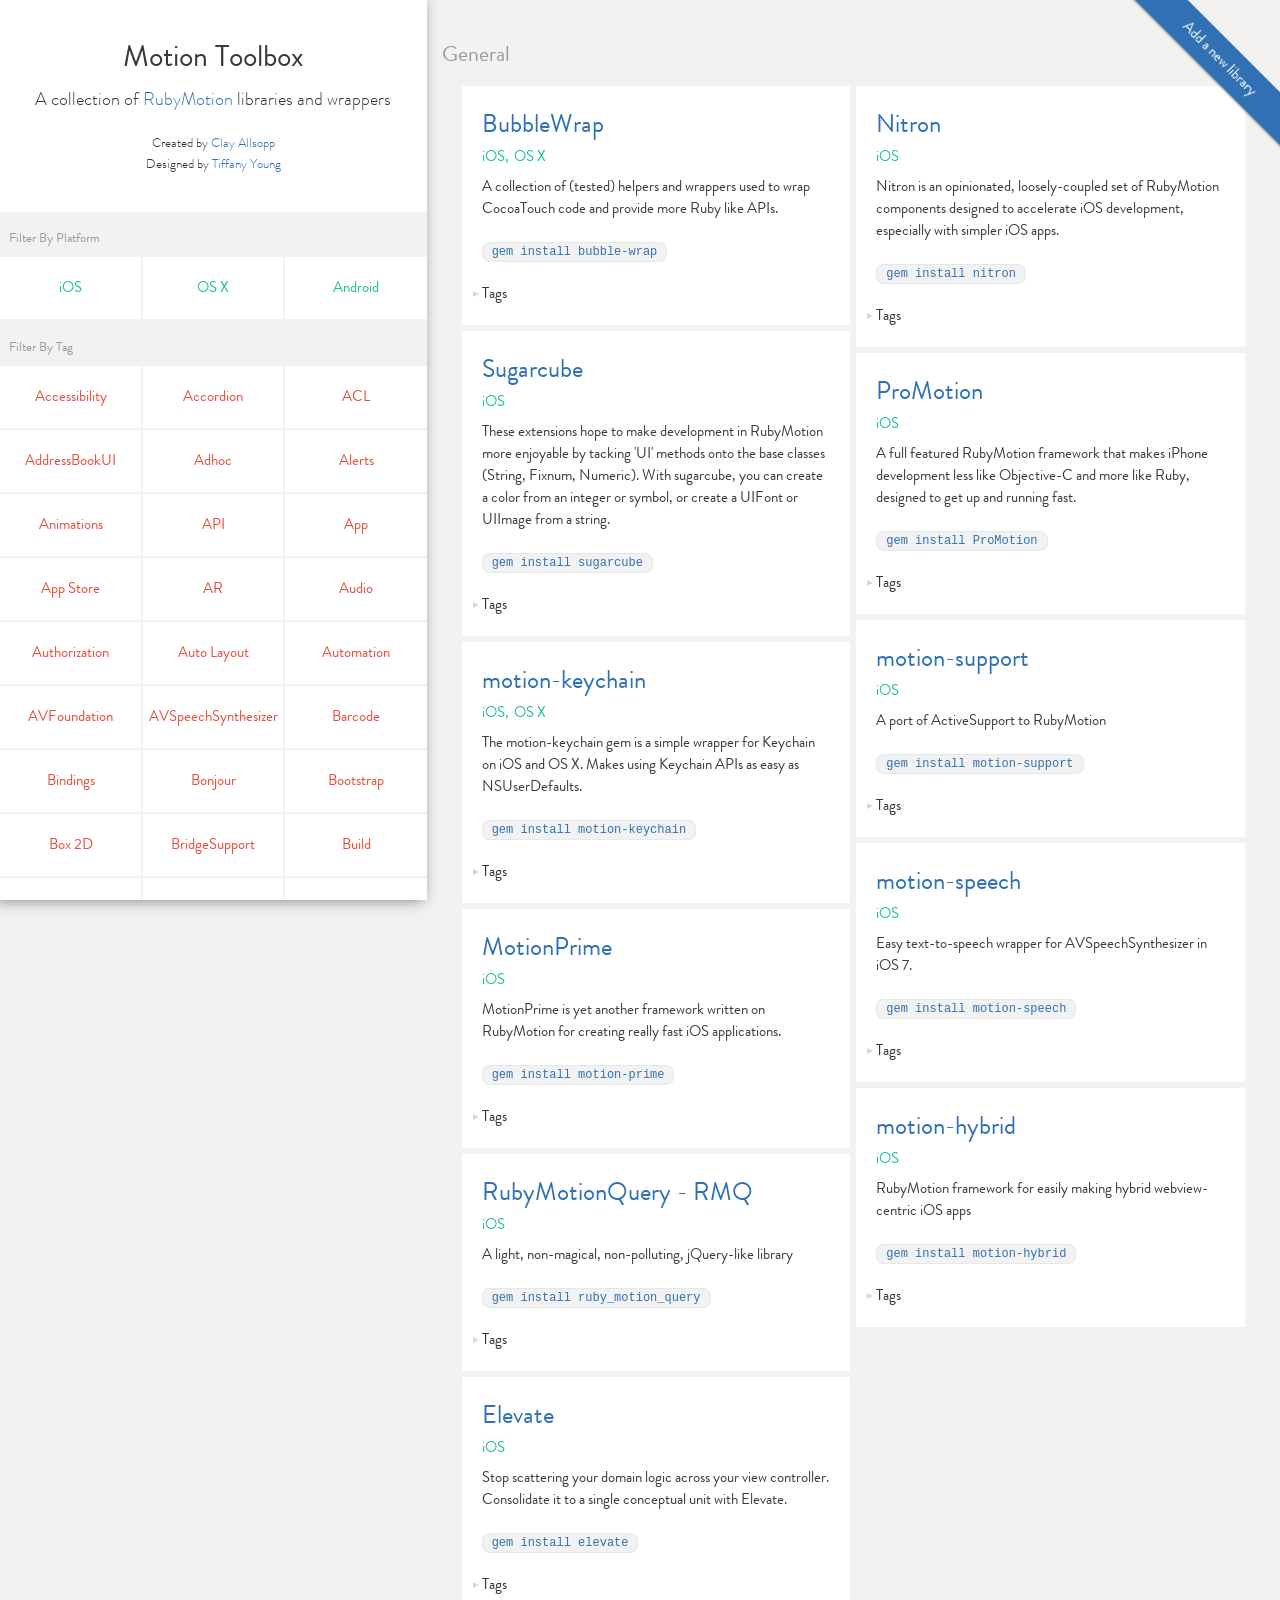
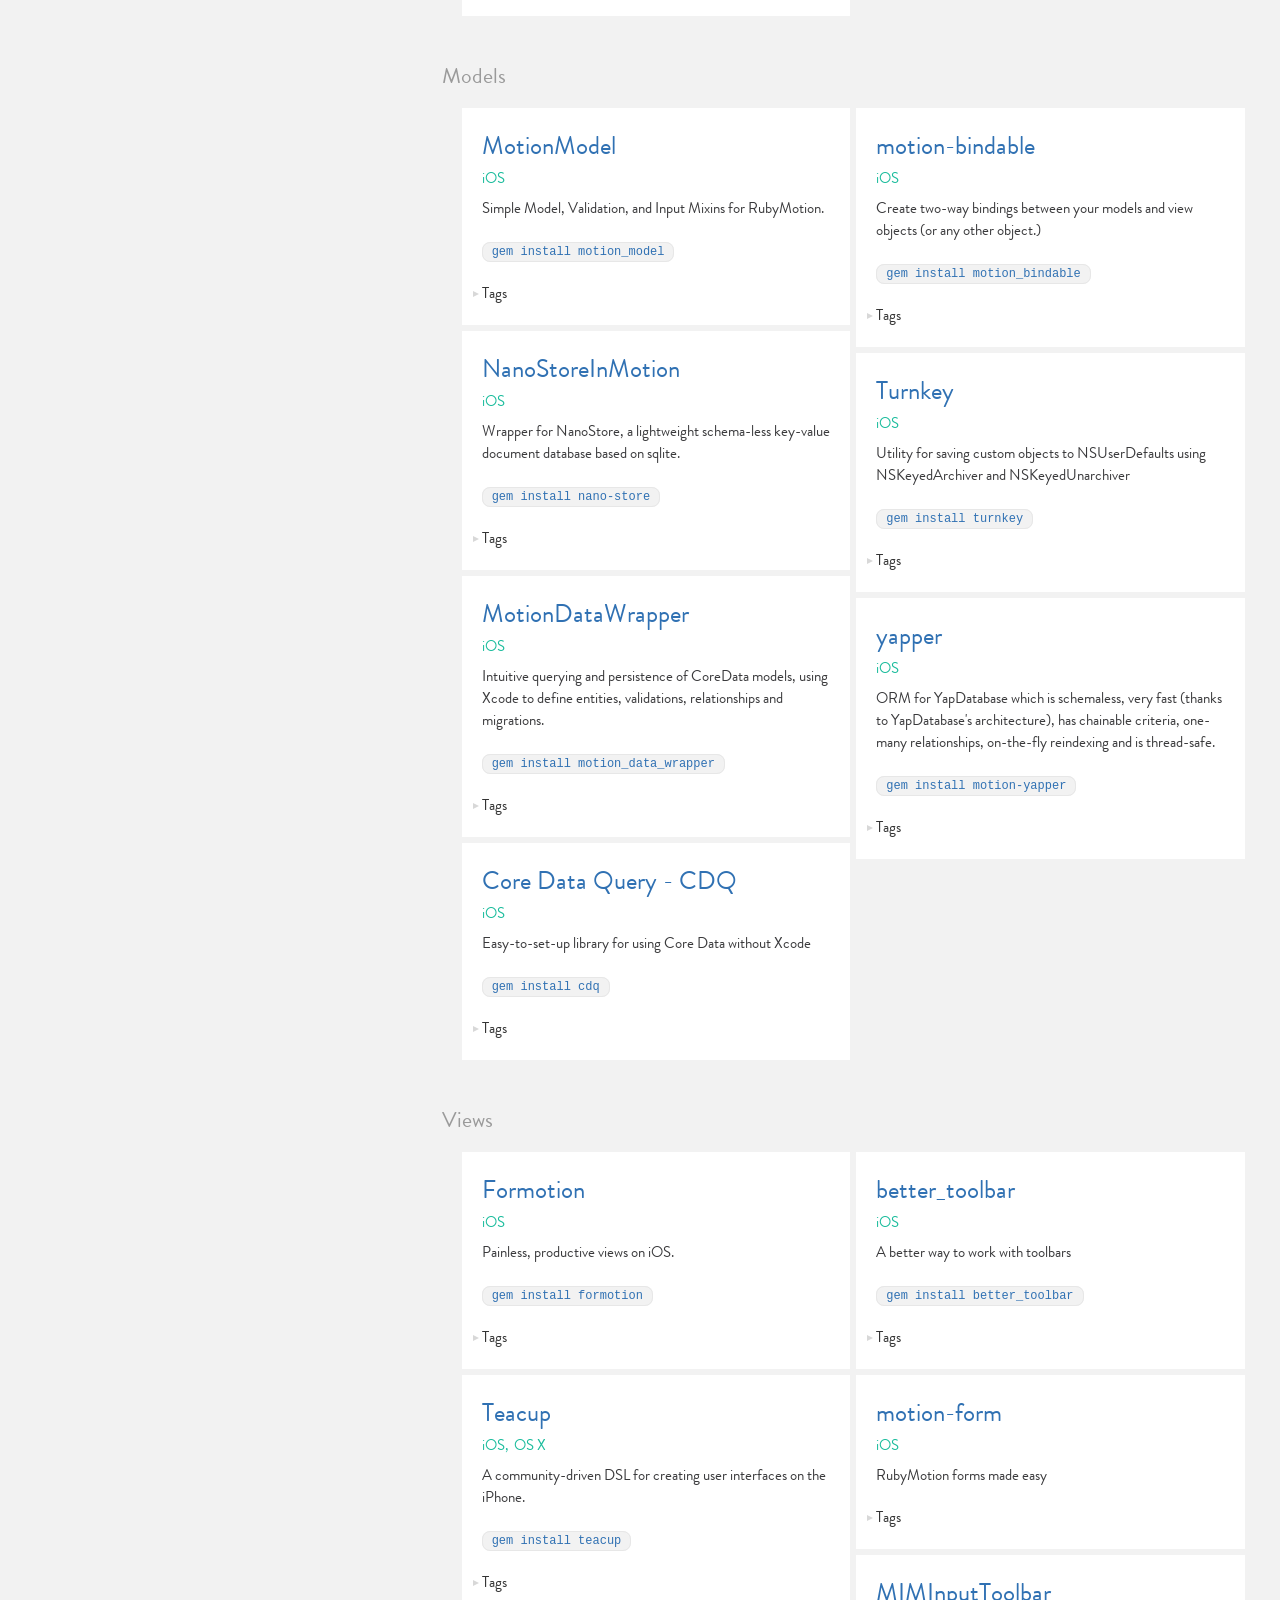
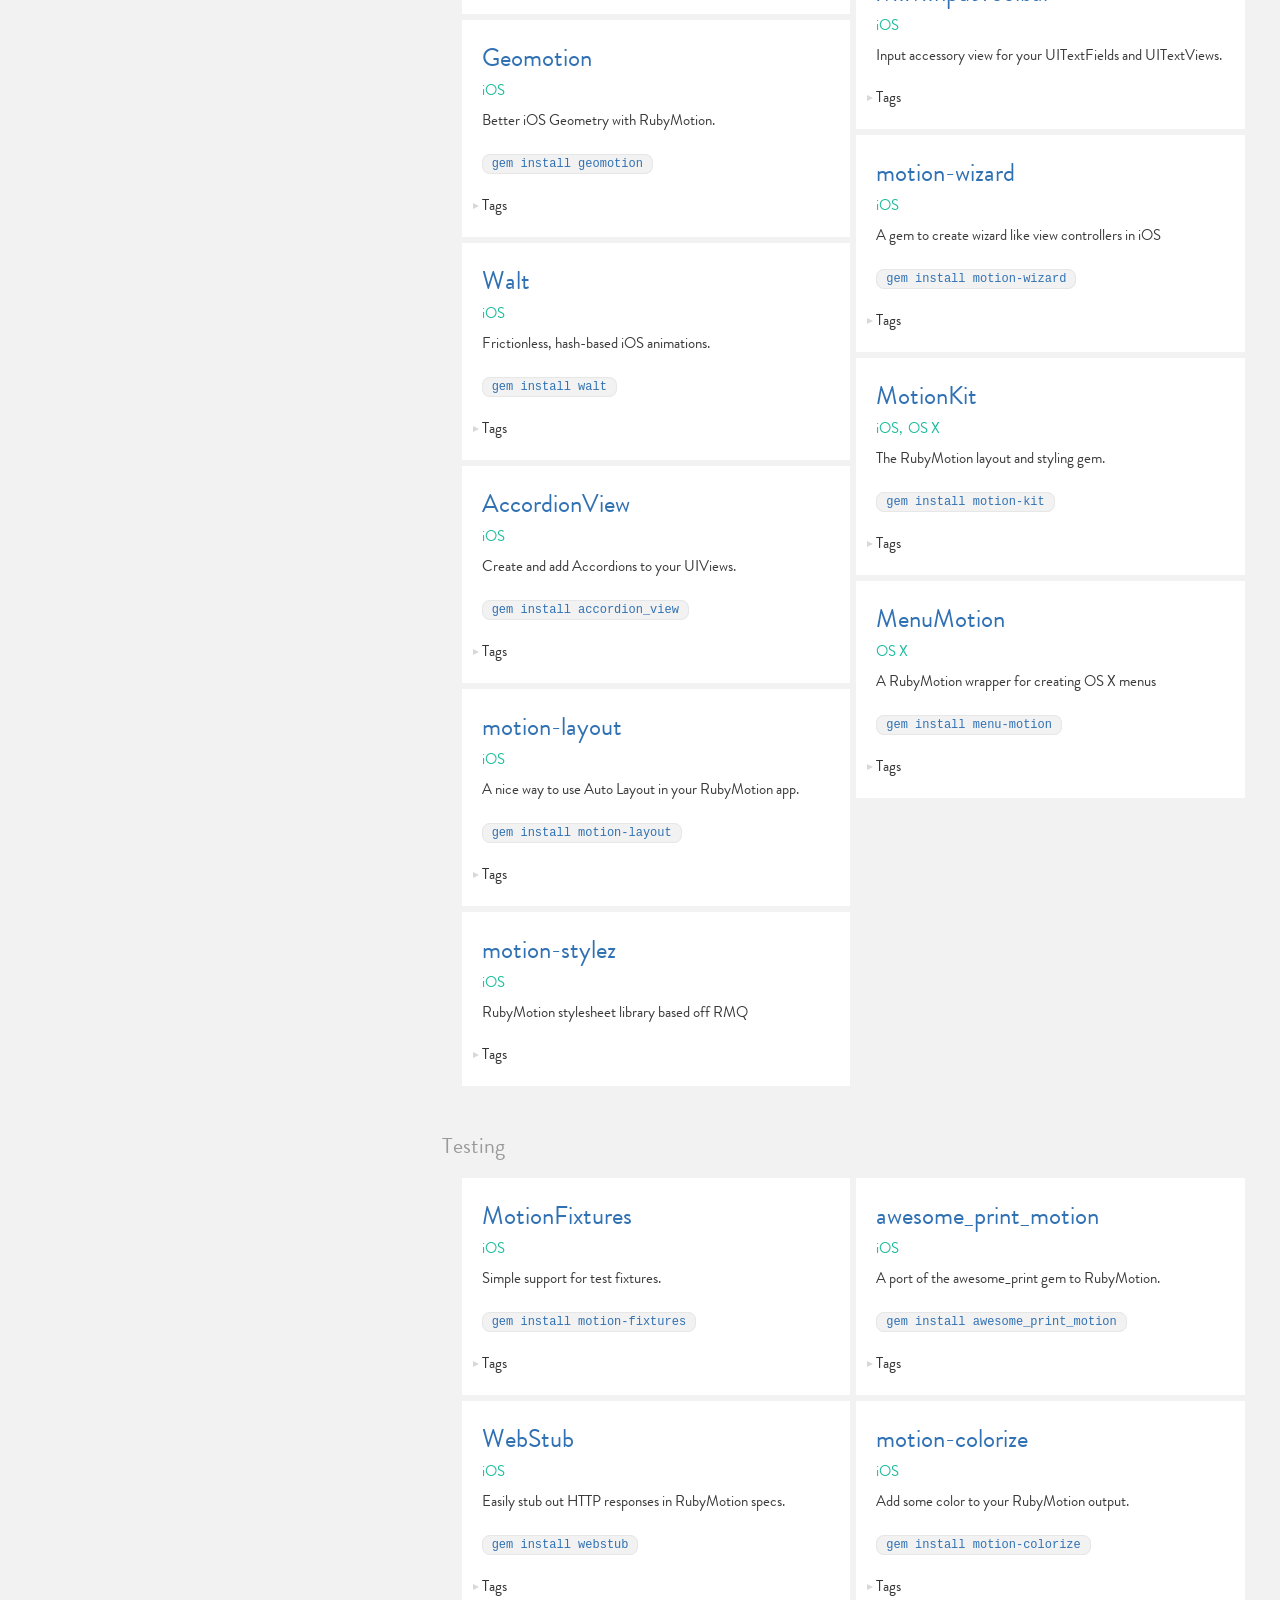
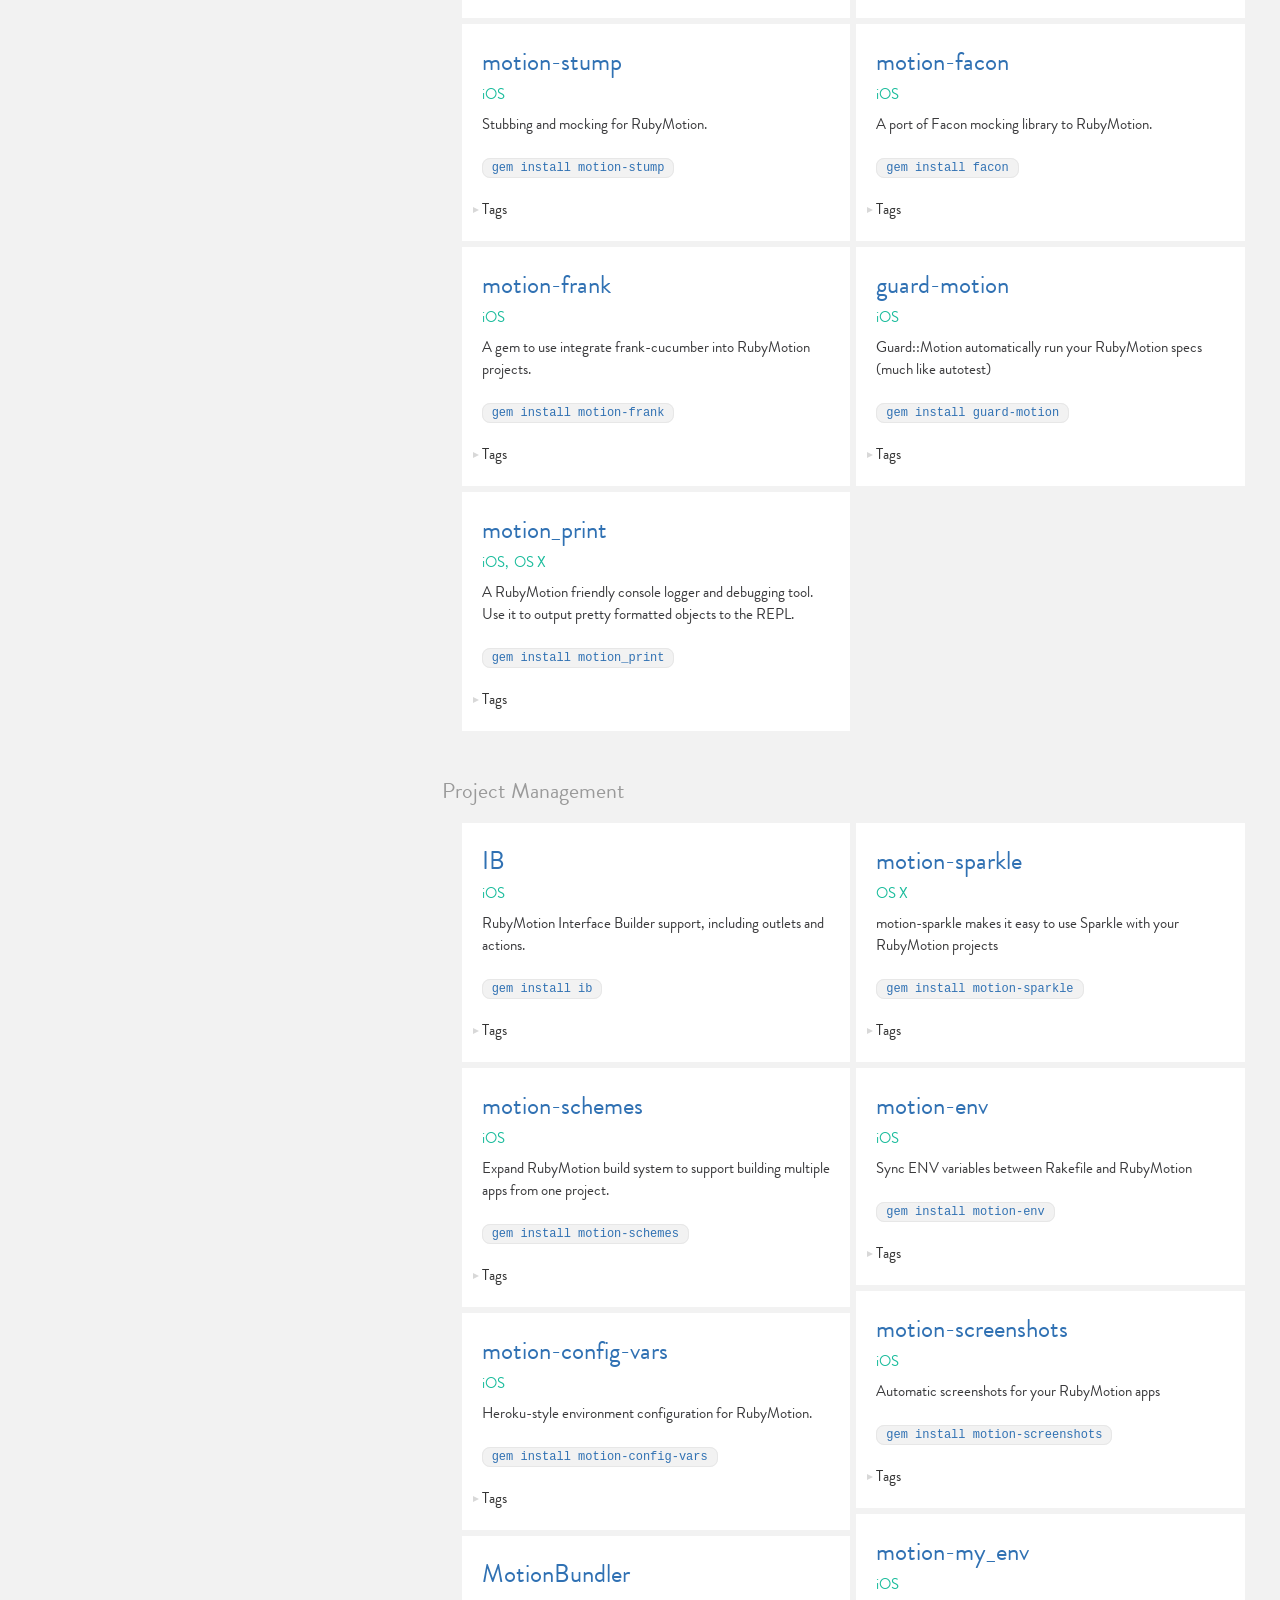
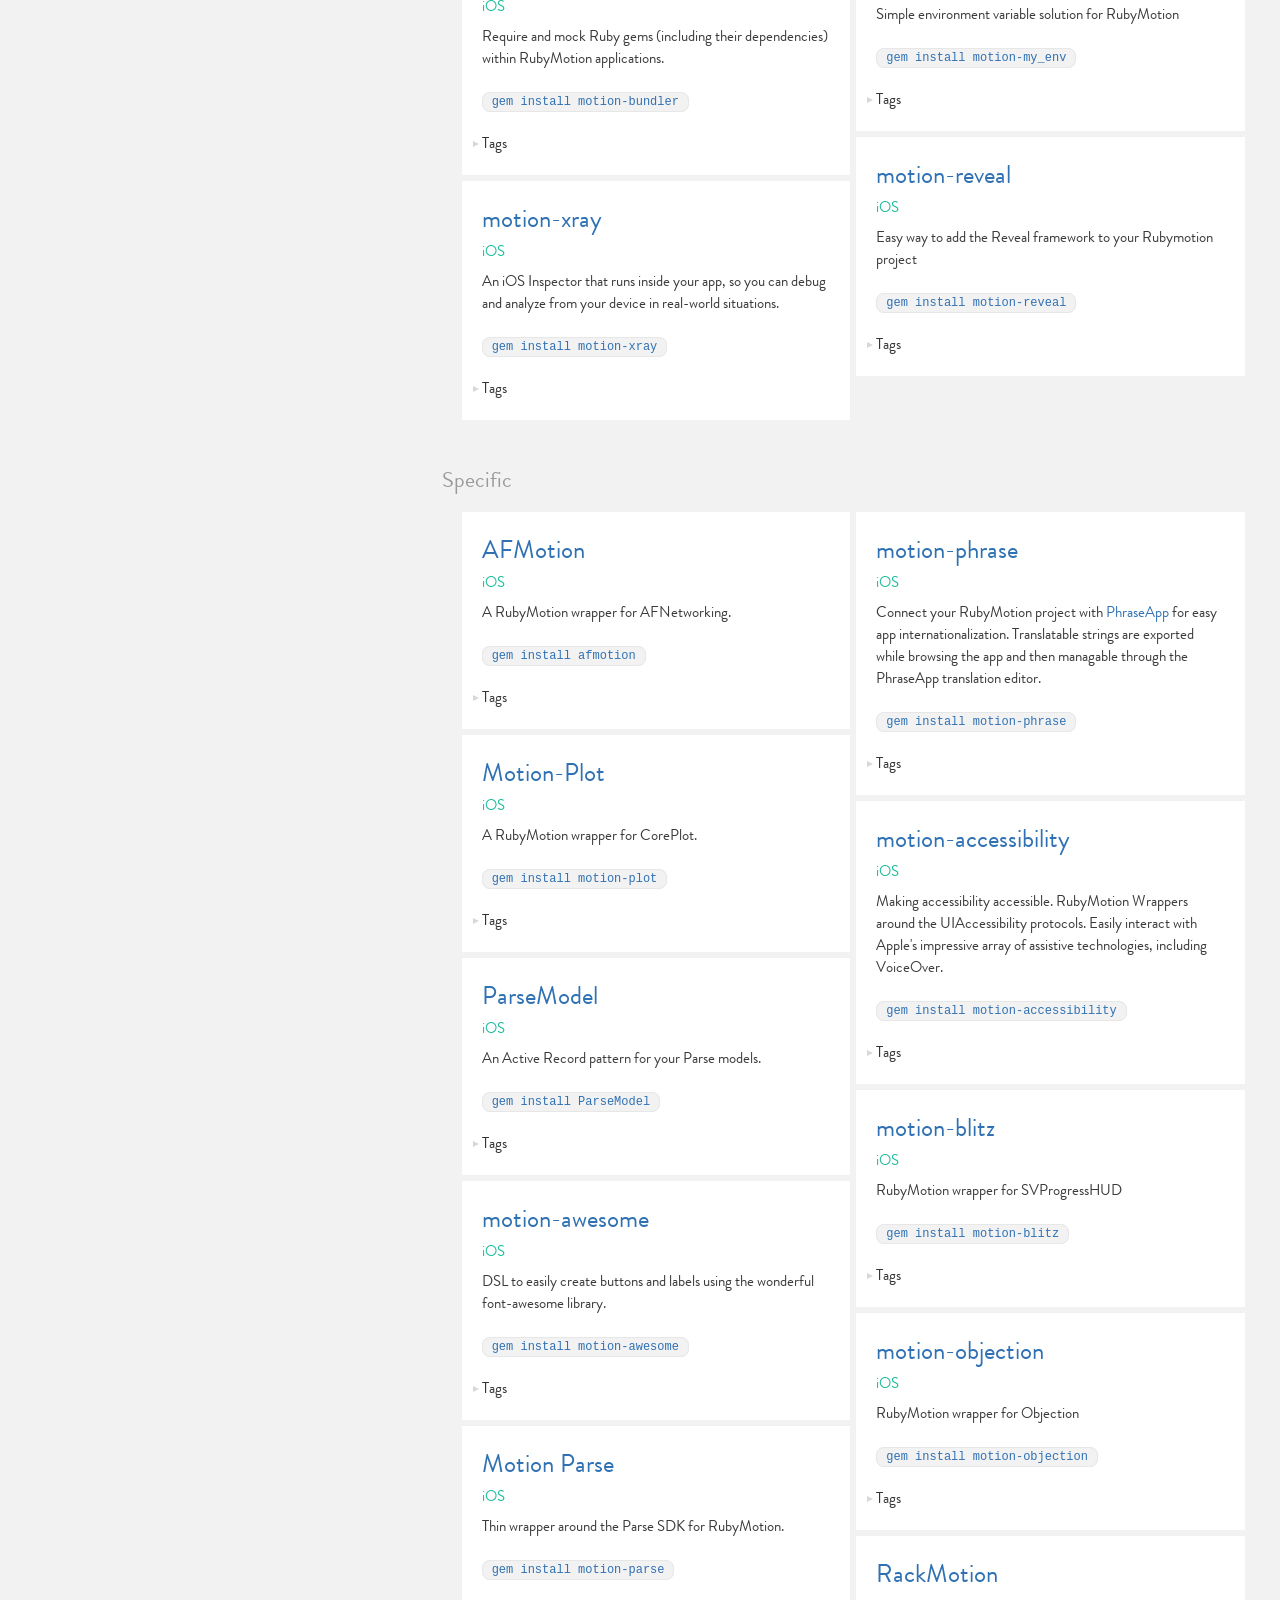
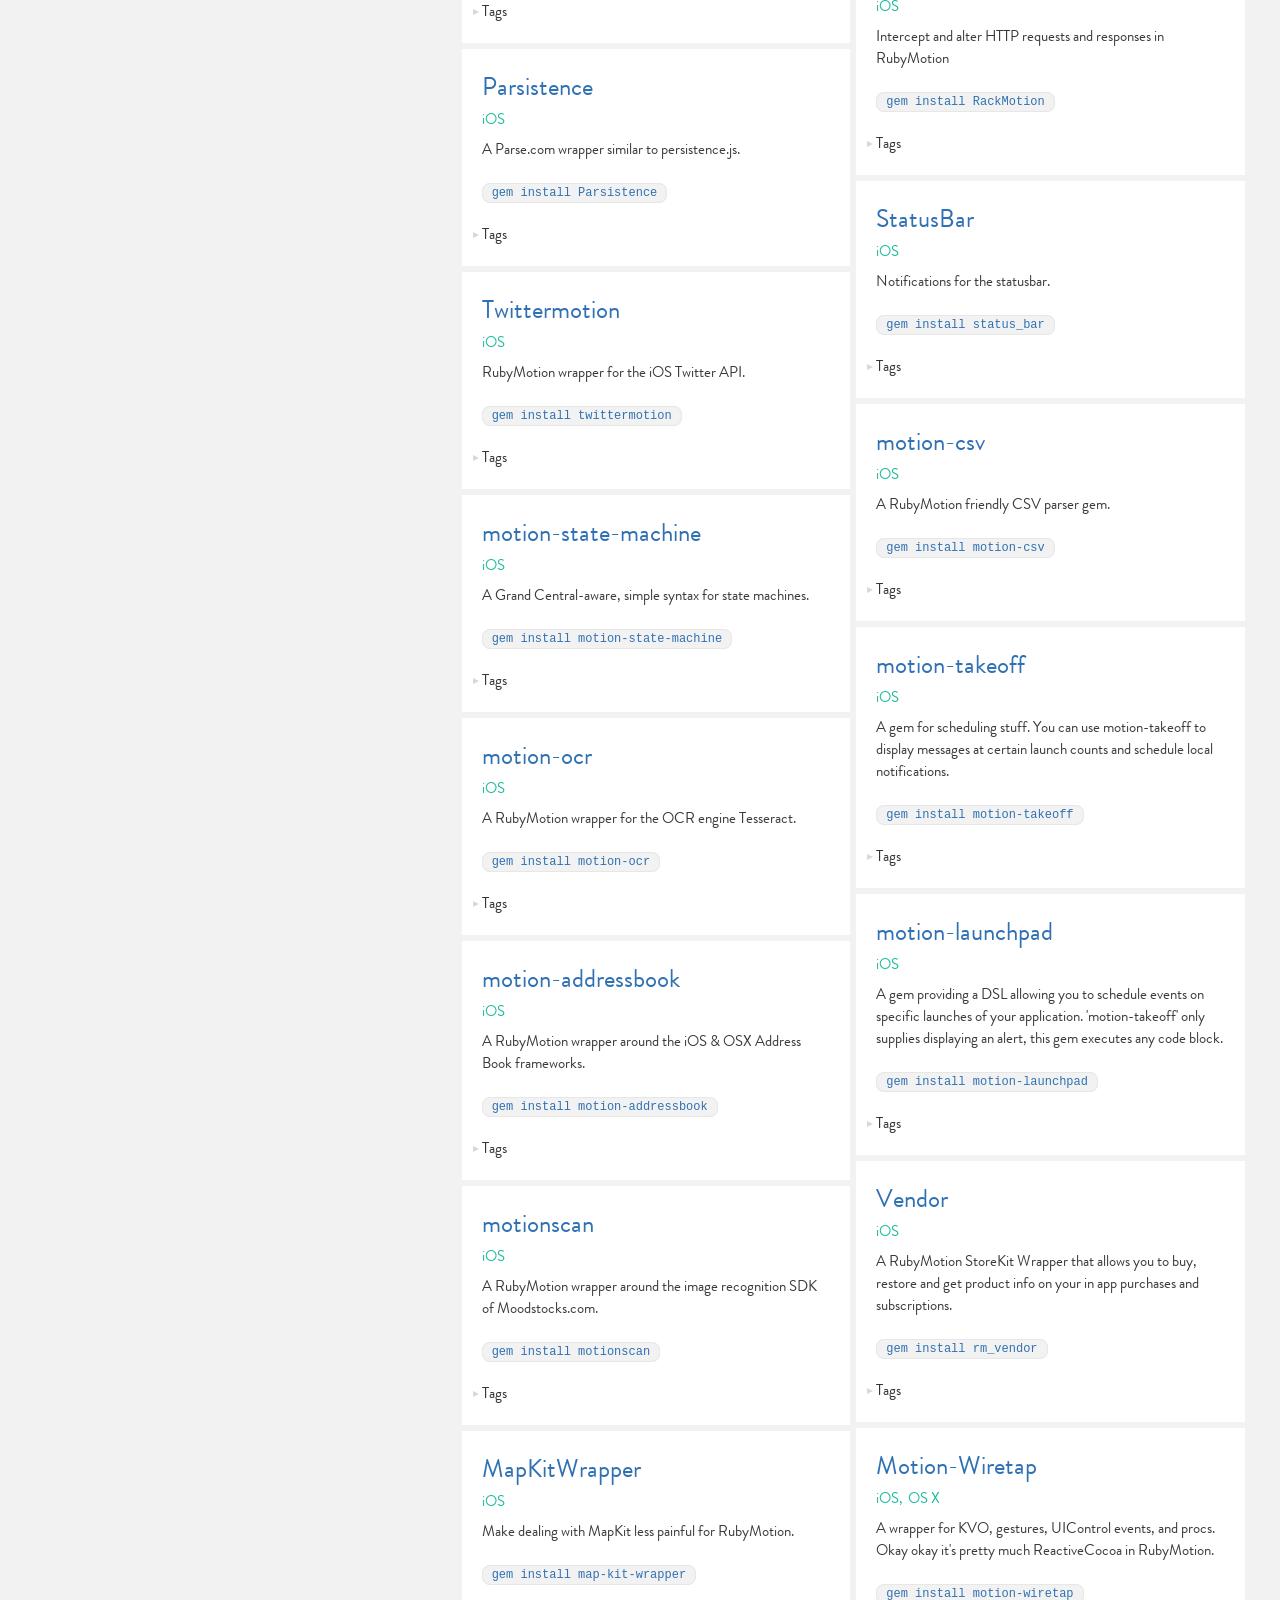
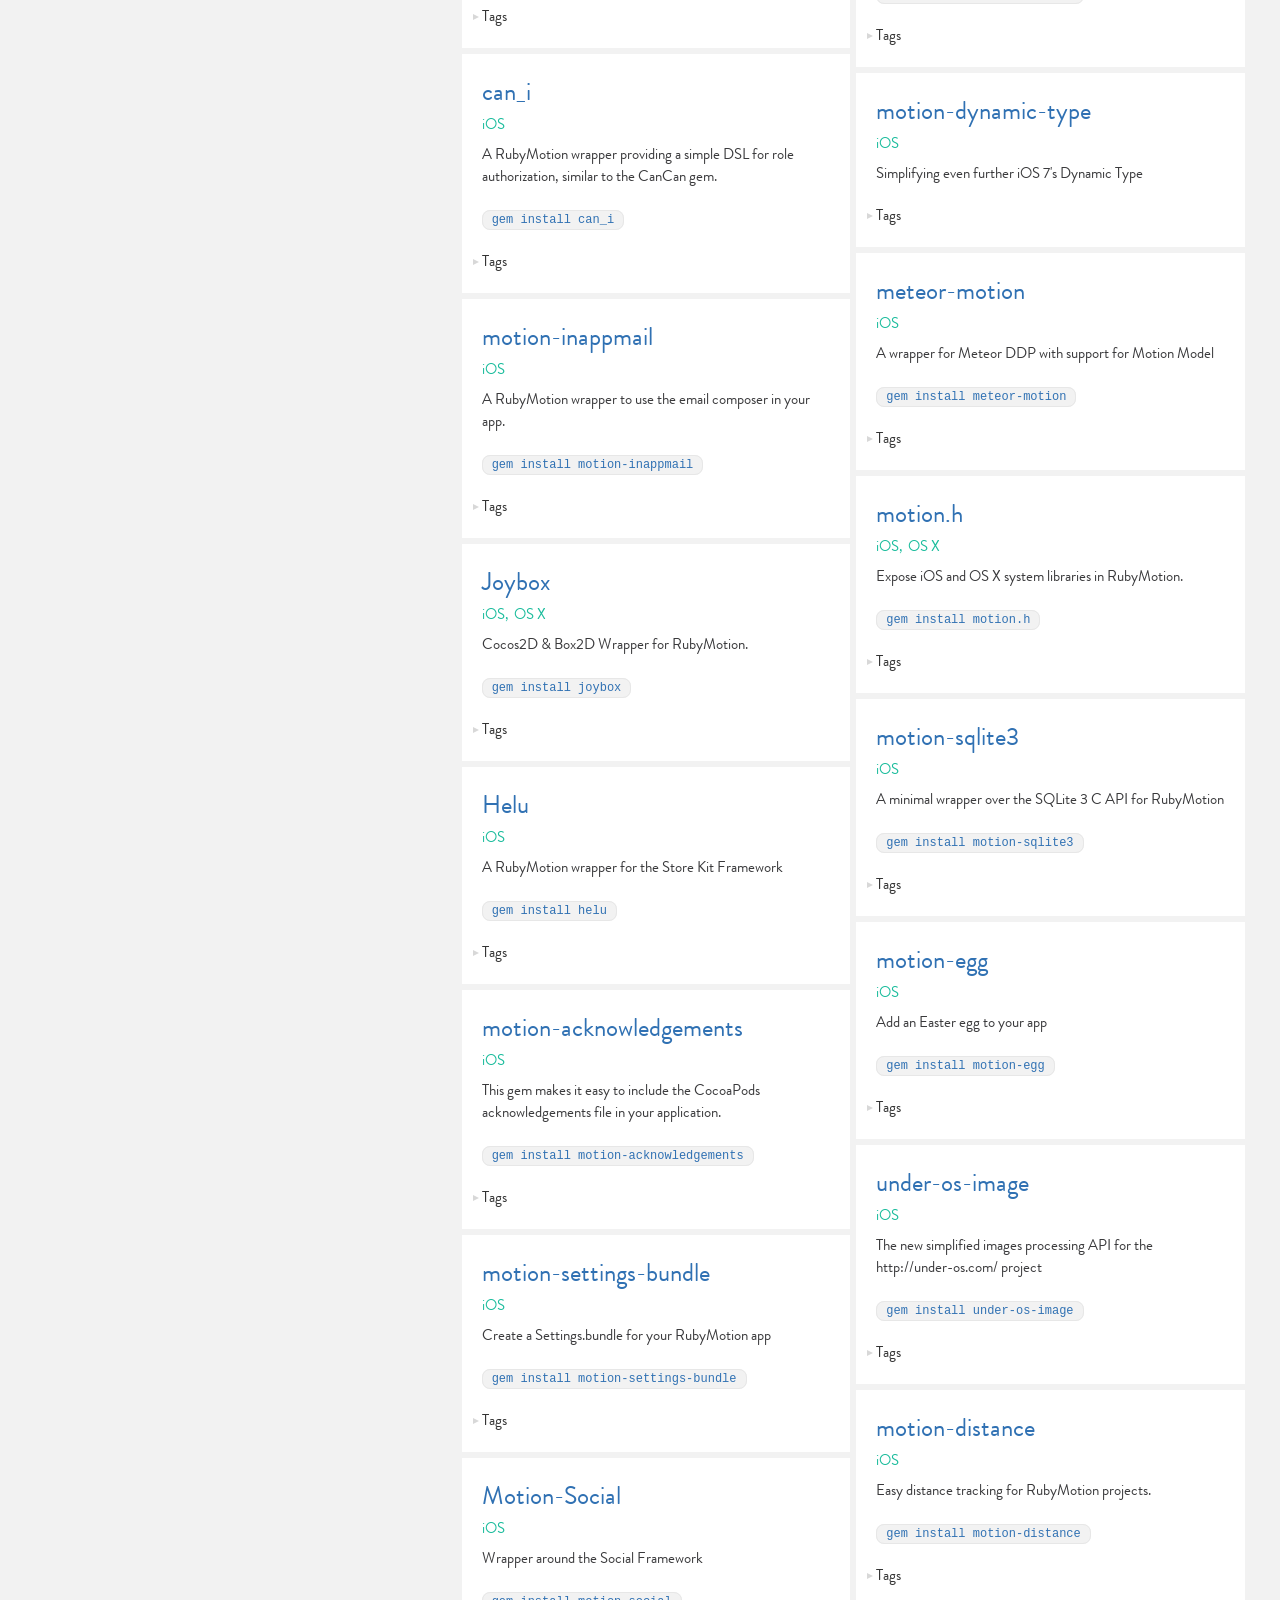
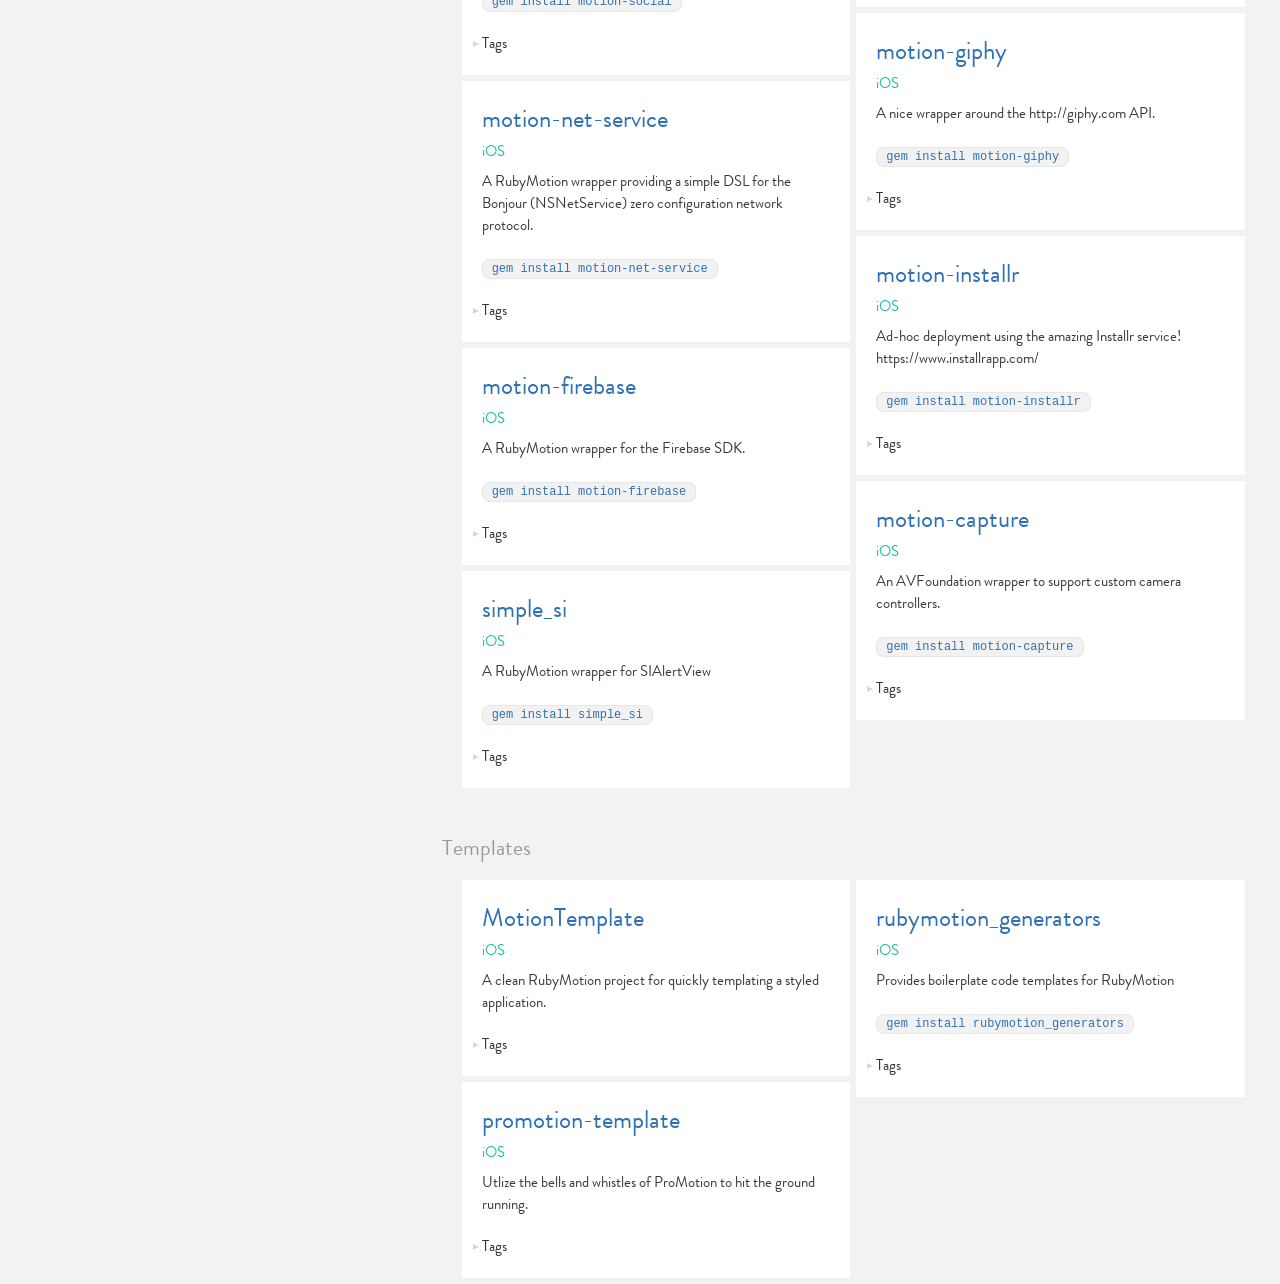
==== commit a712c147: "Site updated to 8c3a0bd" ====
--- a/index.html
+++ b/index.html
@@ -267,20 +267,25 @@
                   <tr>
                       <td>Templates</td>
                       <td>text-to-speech</td>
+                      <td>Toolbars</td>
+                  </tr>
+                  <tr>
                       <td>Twitter</td>
-                  </tr>
-                  <tr>
+                      <td>UIBarButtonItem</td>
                       <td>UIColor</td>
+                  </tr>
+                  <tr>
                       <td>UIFont</td>
                       <td>UIImage</td>
-                  </tr>
-                  <tr>
                       <td>UILocalNotification</td>
+                  </tr>
+                  <tr>
                       <td>UITableView</td>
                       <td>UITextField</td>
-                  </tr>
-                  <tr>
                       <td>UITextView</td>
+                  </tr>
+                  <tr>
+                      <td>UIToolbar</td>
                       <td>UIViewController</td>
                       <td>UnderOS</td>
                   </tr>
@@ -1205,18 +1210,48 @@
   </div>
 </div>
 
+                  <div class="wrapper-info">
+  <div class="wrapper-title">
+    <h3><a href="https://github.com/FluffyJack/motion-stylez" target="_blank">motion-stylez</a></h3>
+  </div>
+  <div class="wrapper-platforms">
+      <span class="platform">iOS</span>
+  </div>
+  <div class="wrapper-body">
+    RubyMotion stylesheet library based off RMQ
+  </div>
+  <div class="wrapper-tags">
+    <a class="wrapper-tags-label" href="javascript:void(0)">Tags</a>
+    <div class="wrapper-tags-list">
+      <table>
+        <tr>
+            <td class="wrapper-tag">
+              Views
+            </td>
+            <td class="wrapper-tag">
+              Stylesheets
+            </td>
+        </tr>
+      </table>
+    </div>
+  </div>
+</div>
+
                 </div>
                 <div class="col-md-6 wrappers-column wrappers-column-1">
                   <div class="wrapper-info">
   <div class="wrapper-title">
-    <h3><a href="https://github.com/FluffyJack/motion-stylez" target="_blank">motion-stylez</a></h3>
-  </div>
-  <div class="wrapper-platforms">
-      <span class="platform">iOS</span>
-  </div>
-  <div class="wrapper-body">
-    RubyMotion stylesheet library based off RMQ
-  </div>
+    <h3><a href="https://github.com/FluffyJack/better_toolbars" target="_blank">better_toolbar</a></h3>
+  </div>
+  <div class="wrapper-platforms">
+      <span class="platform">iOS</span>
+  </div>
+  <div class="wrapper-body">
+    A better way to work with toolbars
+  </div>
+    <div class="wrapper-gem">
+      <code><a target="_blank" href="http://rubygems.org/gems/better_toolbar">gem install better_toolbar</a></code>
+    </div>
   <div class="wrapper-tags">
     <a class="wrapper-tags-label" href="javascript:void(0)">Tags</a>
     <div class="wrapper-tags-list">
@@ -1226,7 +1261,15 @@
               Views
             </td>
             <td class="wrapper-tag">
-              Stylesheets
+              Toolbars
+            </td>
+            <td class="wrapper-tag">
+              UIToolbar
+            </td>
+        </tr>
+        <tr>
+            <td class="wrapper-tag">
+              UIBarButtonItem
             </td>
         </tr>
       </table>
@@ -3422,7 +3465,7 @@
 
     <script src="//ajax.googleapis.com/ajax/libs/jquery/1.10.2/jquery.min.js" ></script>
     <script type="text/javascript">
-      window.tags = JSON.parse('["Accessibility","Accordion","ACL","AddressBookUI","Adhoc","Alerts","Animations","API","App","App Store","AR","Audio","Authorization","Auto Layout","Automation","AVFoundation","AVSpeechSynthesizer","Barcode","Bindings","Bonjour","Bootstrap","Box 2D","BridgeSupport","Build","Camera","CGRect","Charts","Client","Cloud","CocoaPods","Cocos 2D","Concurrency","Configuration","Controllers","Core Data","CoreImage","CoreLocation","CorePlot","Credits","CSV","Cucumber","DDP","Debug","Defaults","Dependency Injection","Deployment","Design","Device","Distribution","Easter Egg","Email","Environment","Events","Firebase","Fixtures","Font Awesome","Fonts","Forms","Gems","Gestures","Graphs","HTTP","i18n","Image Recognition","In App Purchase","Inspector","Installr","Interactive Console","Interface Builder","JSON","Keychain","KVO","Localization","Location","Logging","MapKit","MessageUI","Meteor","Mock","Model","Models","MotionModel","Notifications","NSCoder","NSMenu","NSNetService","NSString","OCR","Overlay","Parse","Persistence","Progress","ProMotion","Rails","Real-Time","Releases","Reminders","RSS","Scheduling","Schema","Schemaless","Screens","Screenshots","Security","Settings","SlideMenu","Social","Spec","Speech","SQLite","Storage","StoreKit","Storyboard","Style","Stylesheets","Symbol","Tables","Templates","text-to-speech","Twitter","UIColor","UIFont","UIImage","UILocalNotification","UITableView","UITextField","UITextView","UIViewController","UnderOS","Updates","Validation","Video","Video Games","Views","Voiceover","Wizard","XML"]');
+      window.tags = JSON.parse('["Accessibility","Accordion","ACL","AddressBookUI","Adhoc","Alerts","Animations","API","App","App Store","AR","Audio","Authorization","Auto Layout","Automation","AVFoundation","AVSpeechSynthesizer","Barcode","Bindings","Bonjour","Bootstrap","Box 2D","BridgeSupport","Build","Camera","CGRect","Charts","Client","Cloud","CocoaPods","Cocos 2D","Concurrency","Configuration","Controllers","Core Data","CoreImage","CoreLocation","CorePlot","Credits","CSV","Cucumber","DDP","Debug","Defaults","Dependency Injection","Deployment","Design","Device","Distribution","Easter Egg","Email","Environment","Events","Firebase","Fixtures","Font Awesome","Fonts","Forms","Gems","Gestures","Graphs","HTTP","i18n","Image Recognition","In App Purchase","Inspector","Installr","Interactive Console","Interface Builder","JSON","Keychain","KVO","Localization","Location","Logging","MapKit","MessageUI","Meteor","Mock","Model","Models","MotionModel","Notifications","NSCoder","NSMenu","NSNetService","NSString","OCR","Overlay","Parse","Persistence","Progress","ProMotion","Rails","Real-Time","Releases","Reminders","RSS","Scheduling","Schema","Schemaless","Screens","Screenshots","Security","Settings","SlideMenu","Social","Spec","Speech","SQLite","Storage","StoreKit","Storyboard","Style","Stylesheets","Symbol","Tables","Templates","text-to-speech","Toolbars","Twitter","UIBarButtonItem","UIColor","UIFont","UIImage","UILocalNotification","UITableView","UITextField","UITextView","UIToolbar","UIViewController","UnderOS","Updates","Validation","Video","Video Games","Views","Voiceover","Wizard","XML"]');
     </script>
     <script src="assets/bootstrap/js/modal.js" ></script>
     <script src="assets/js/app.js" ></script>
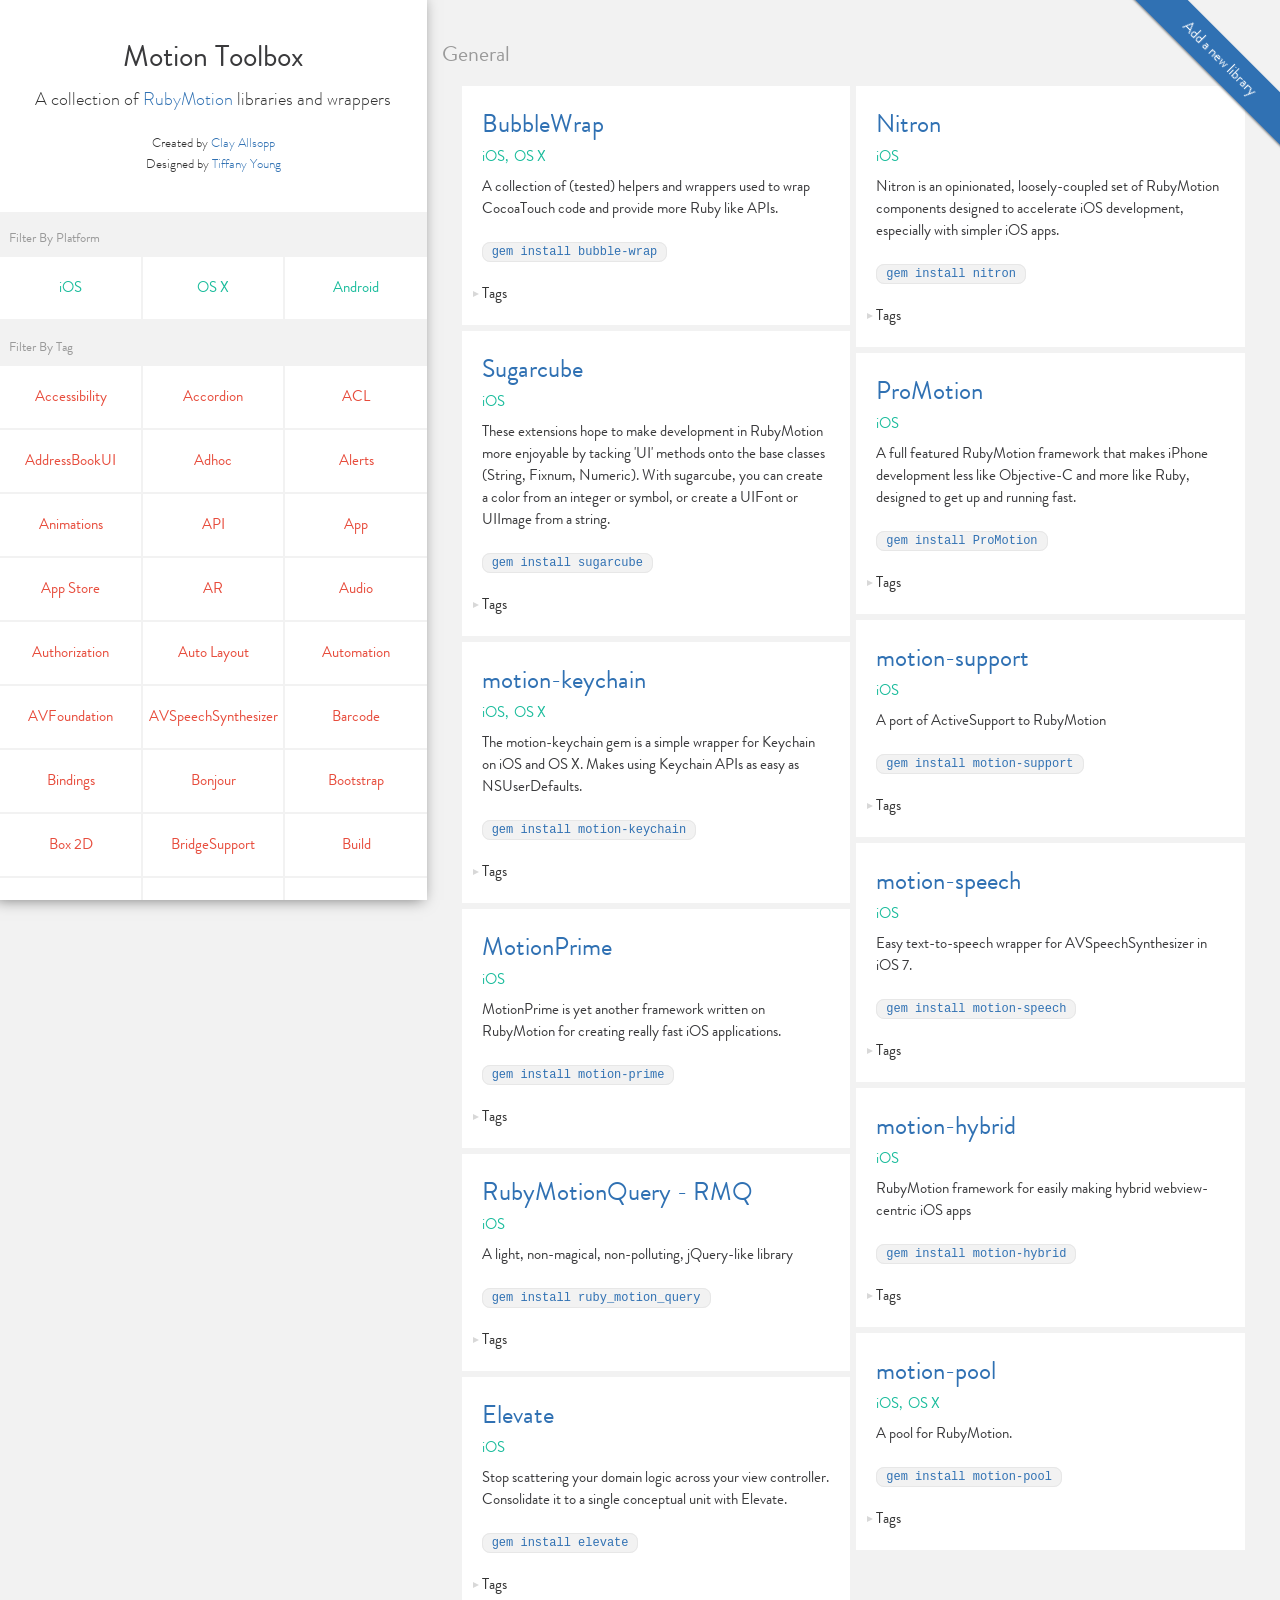
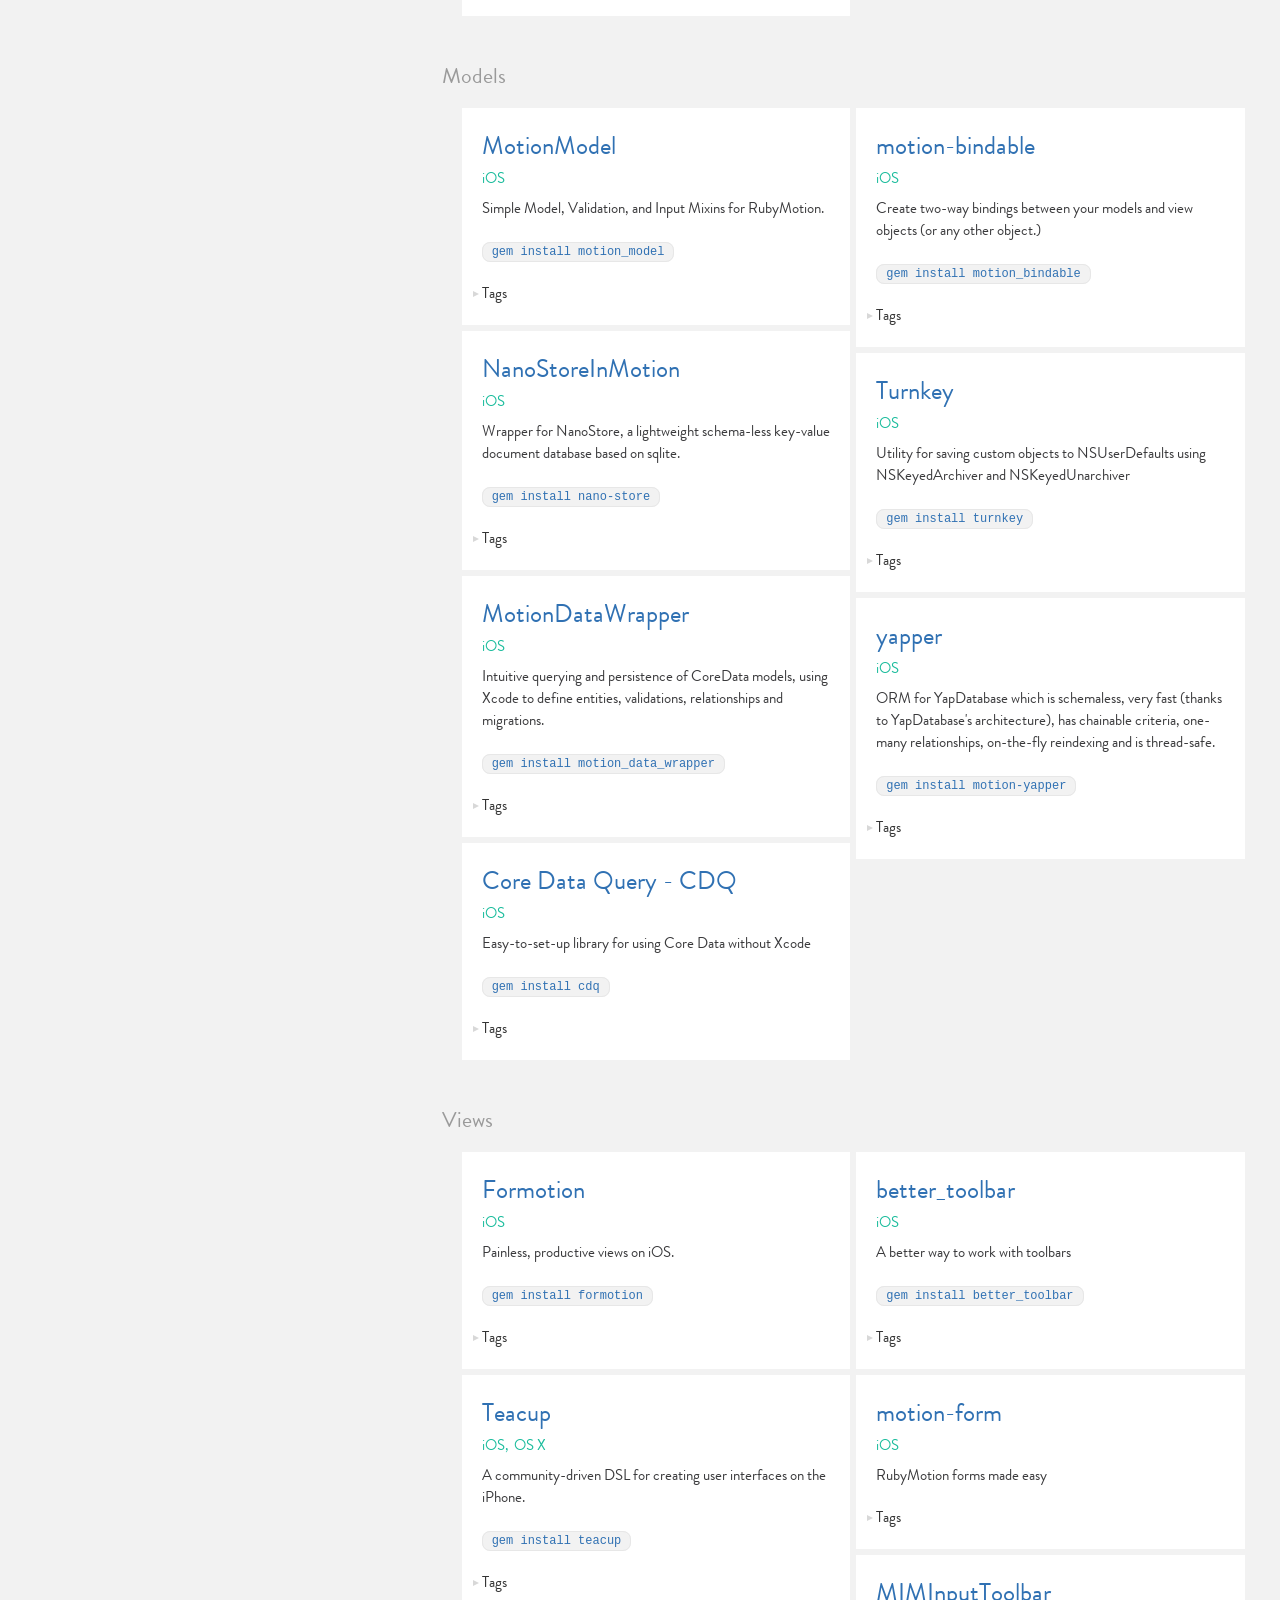
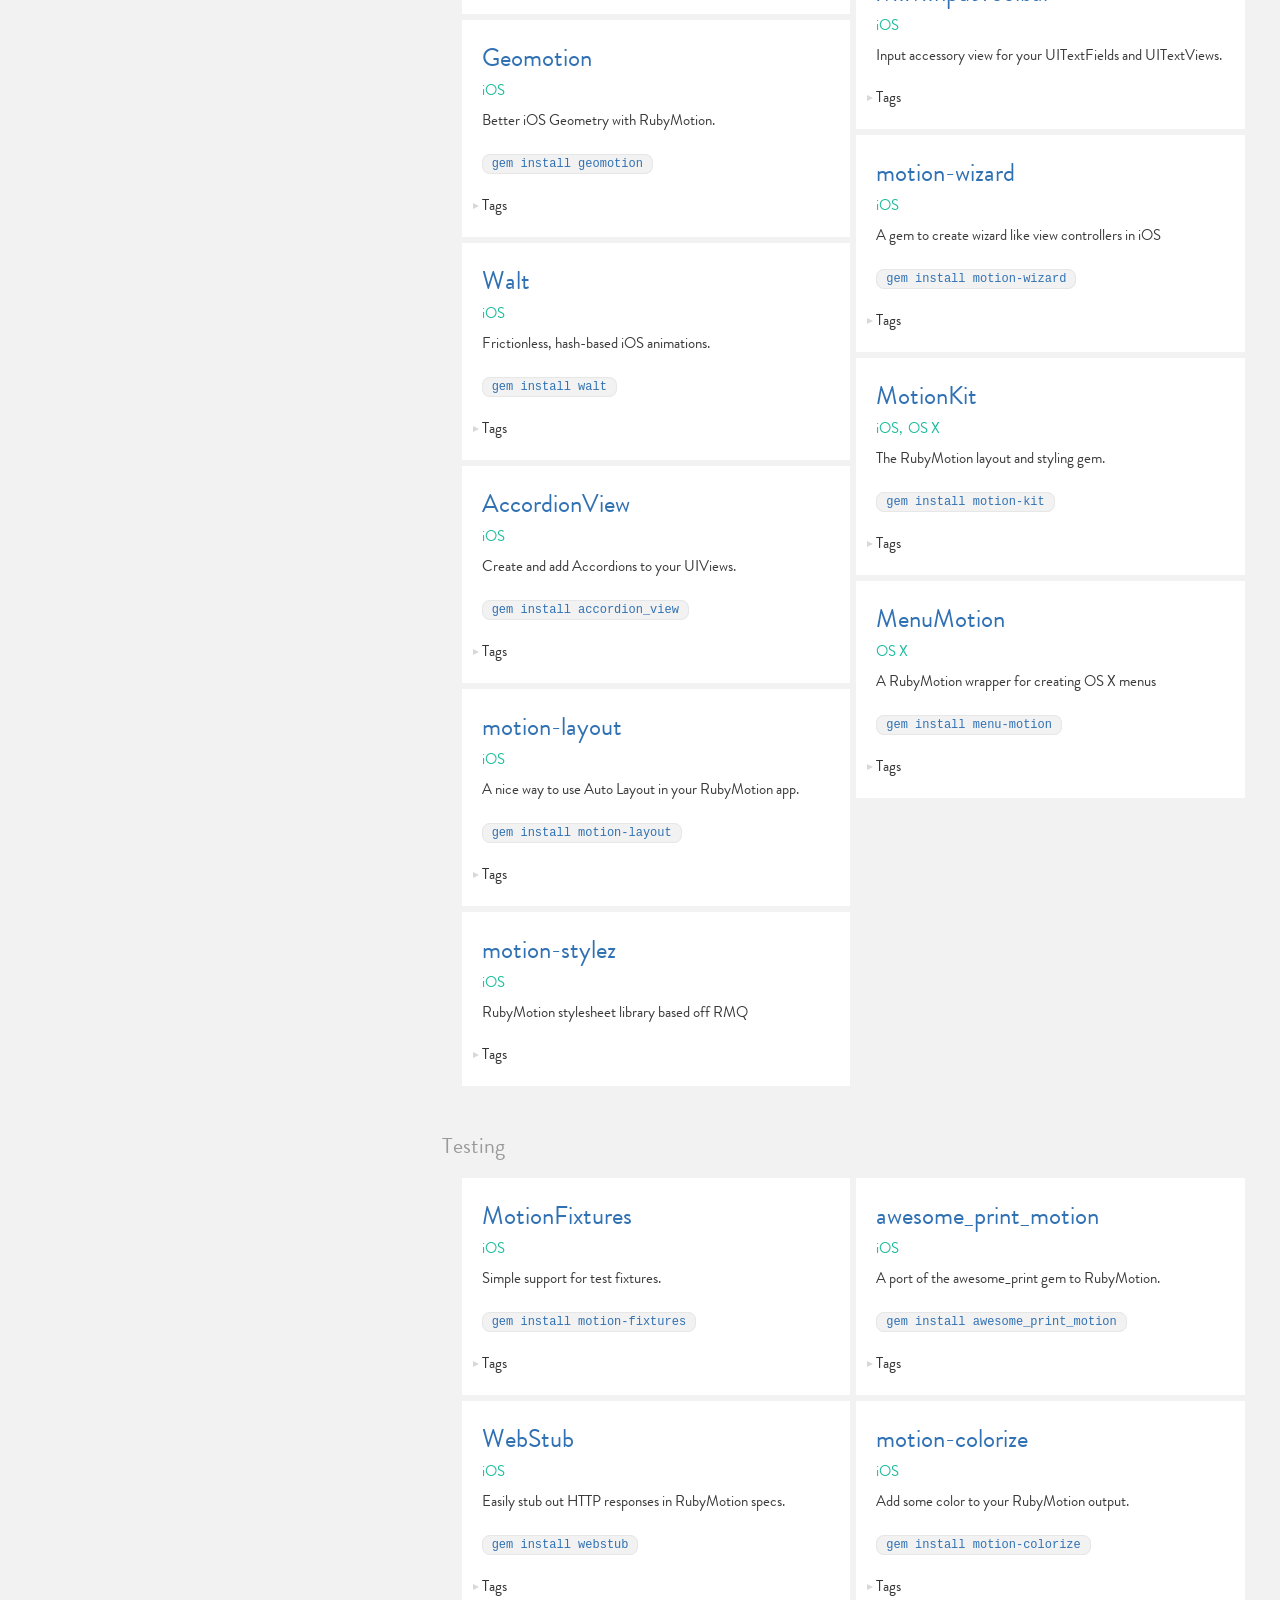
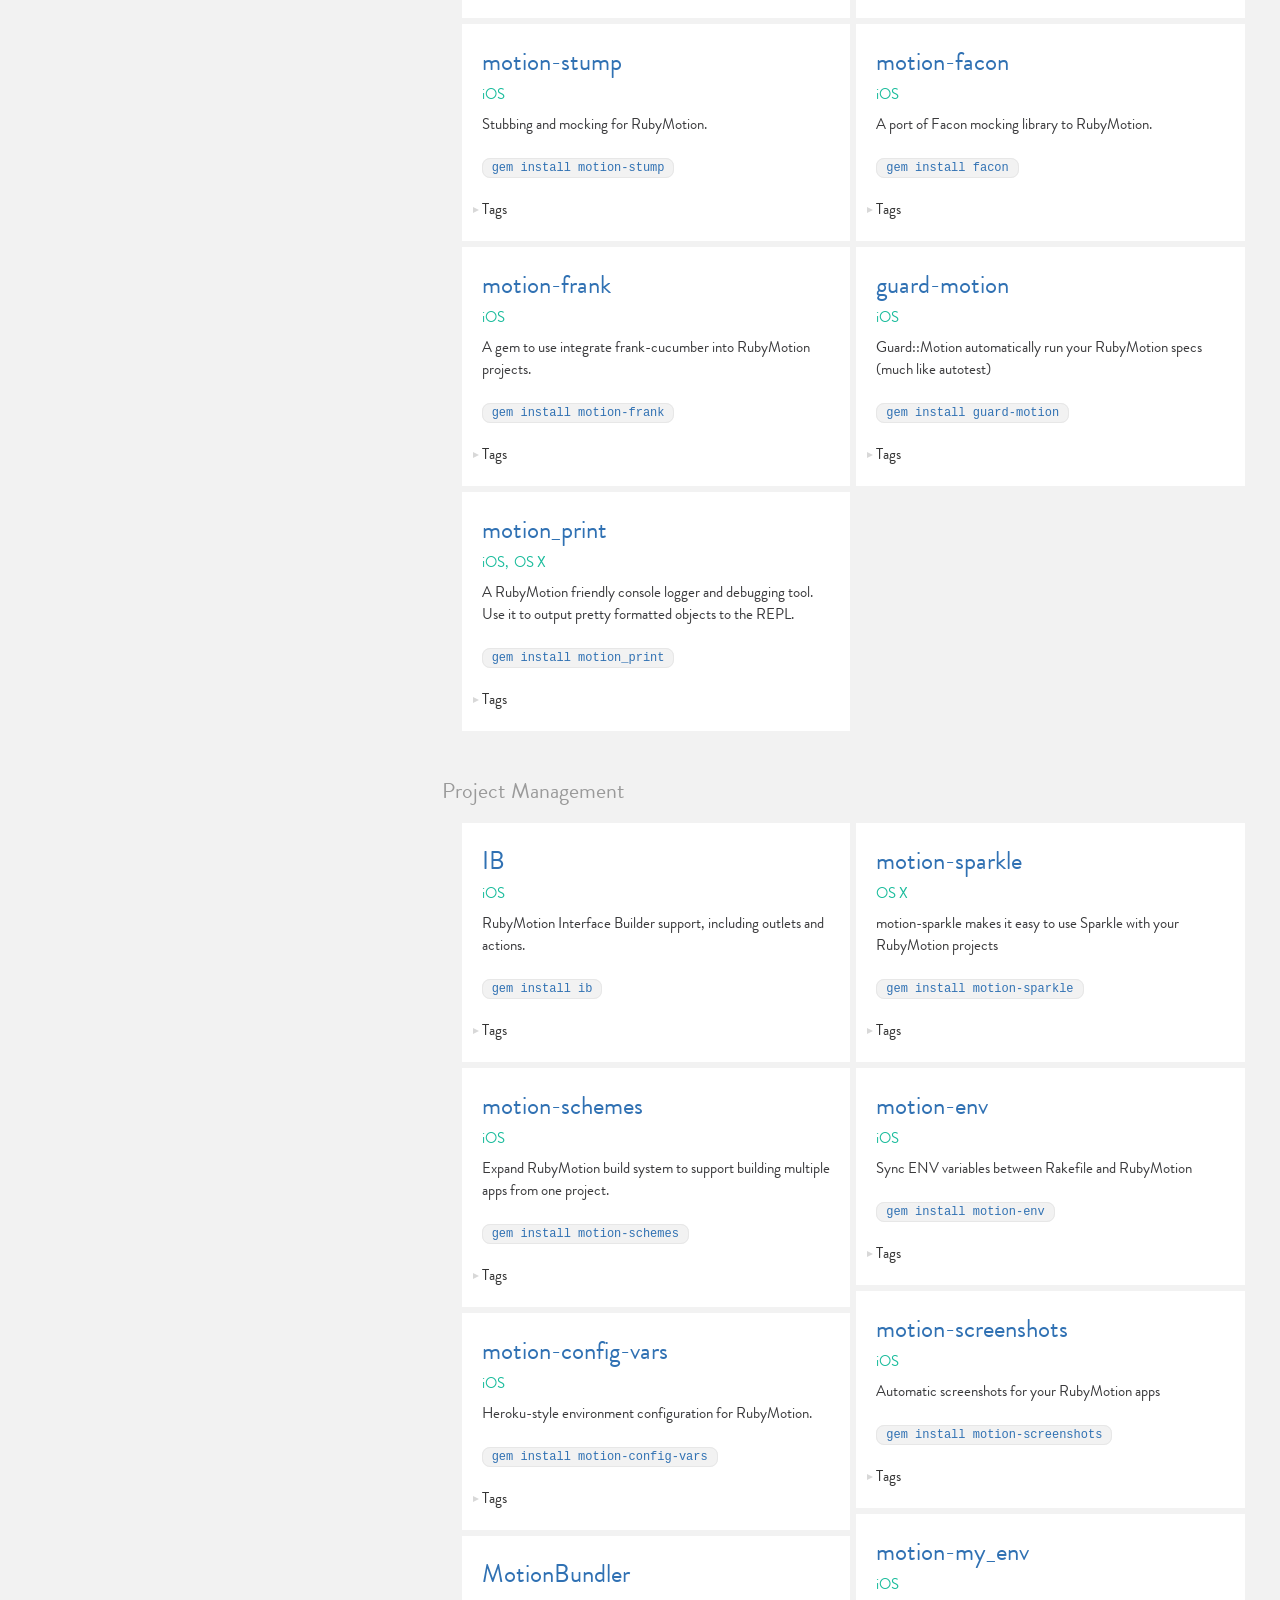
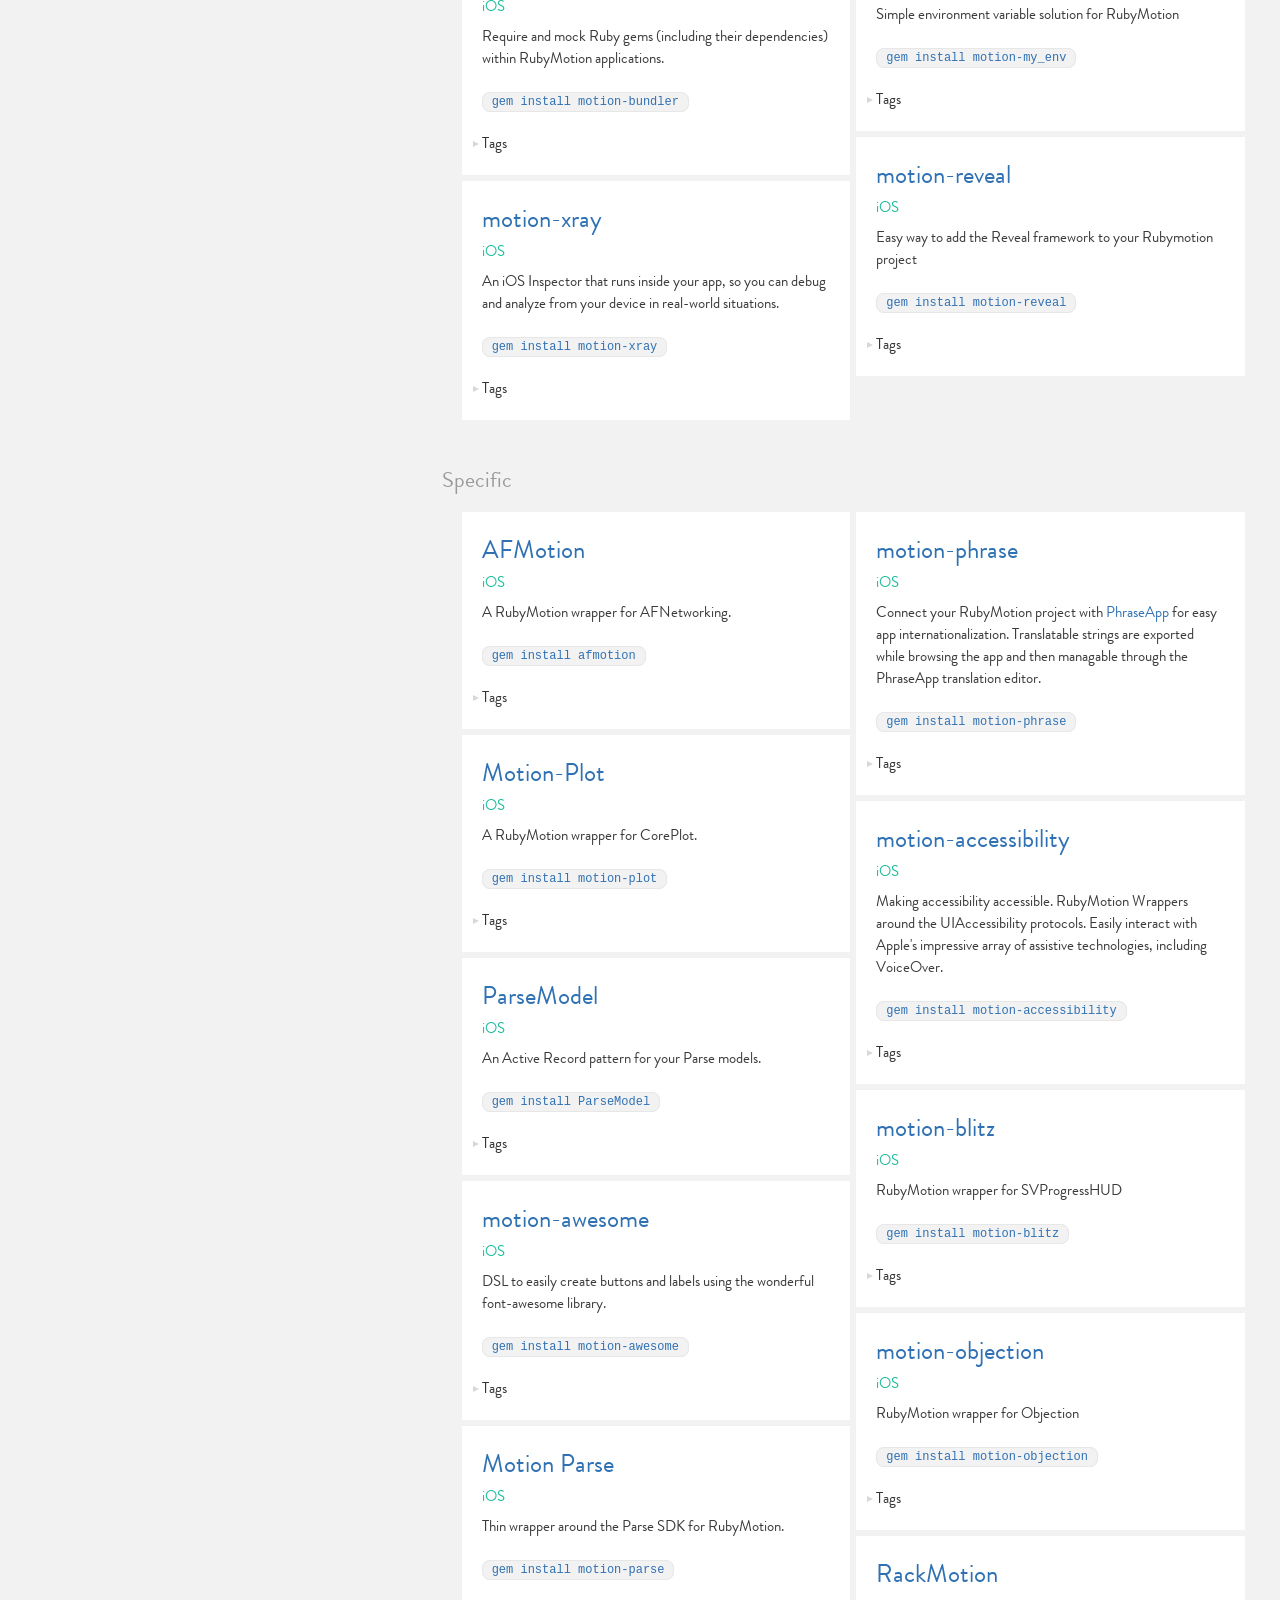
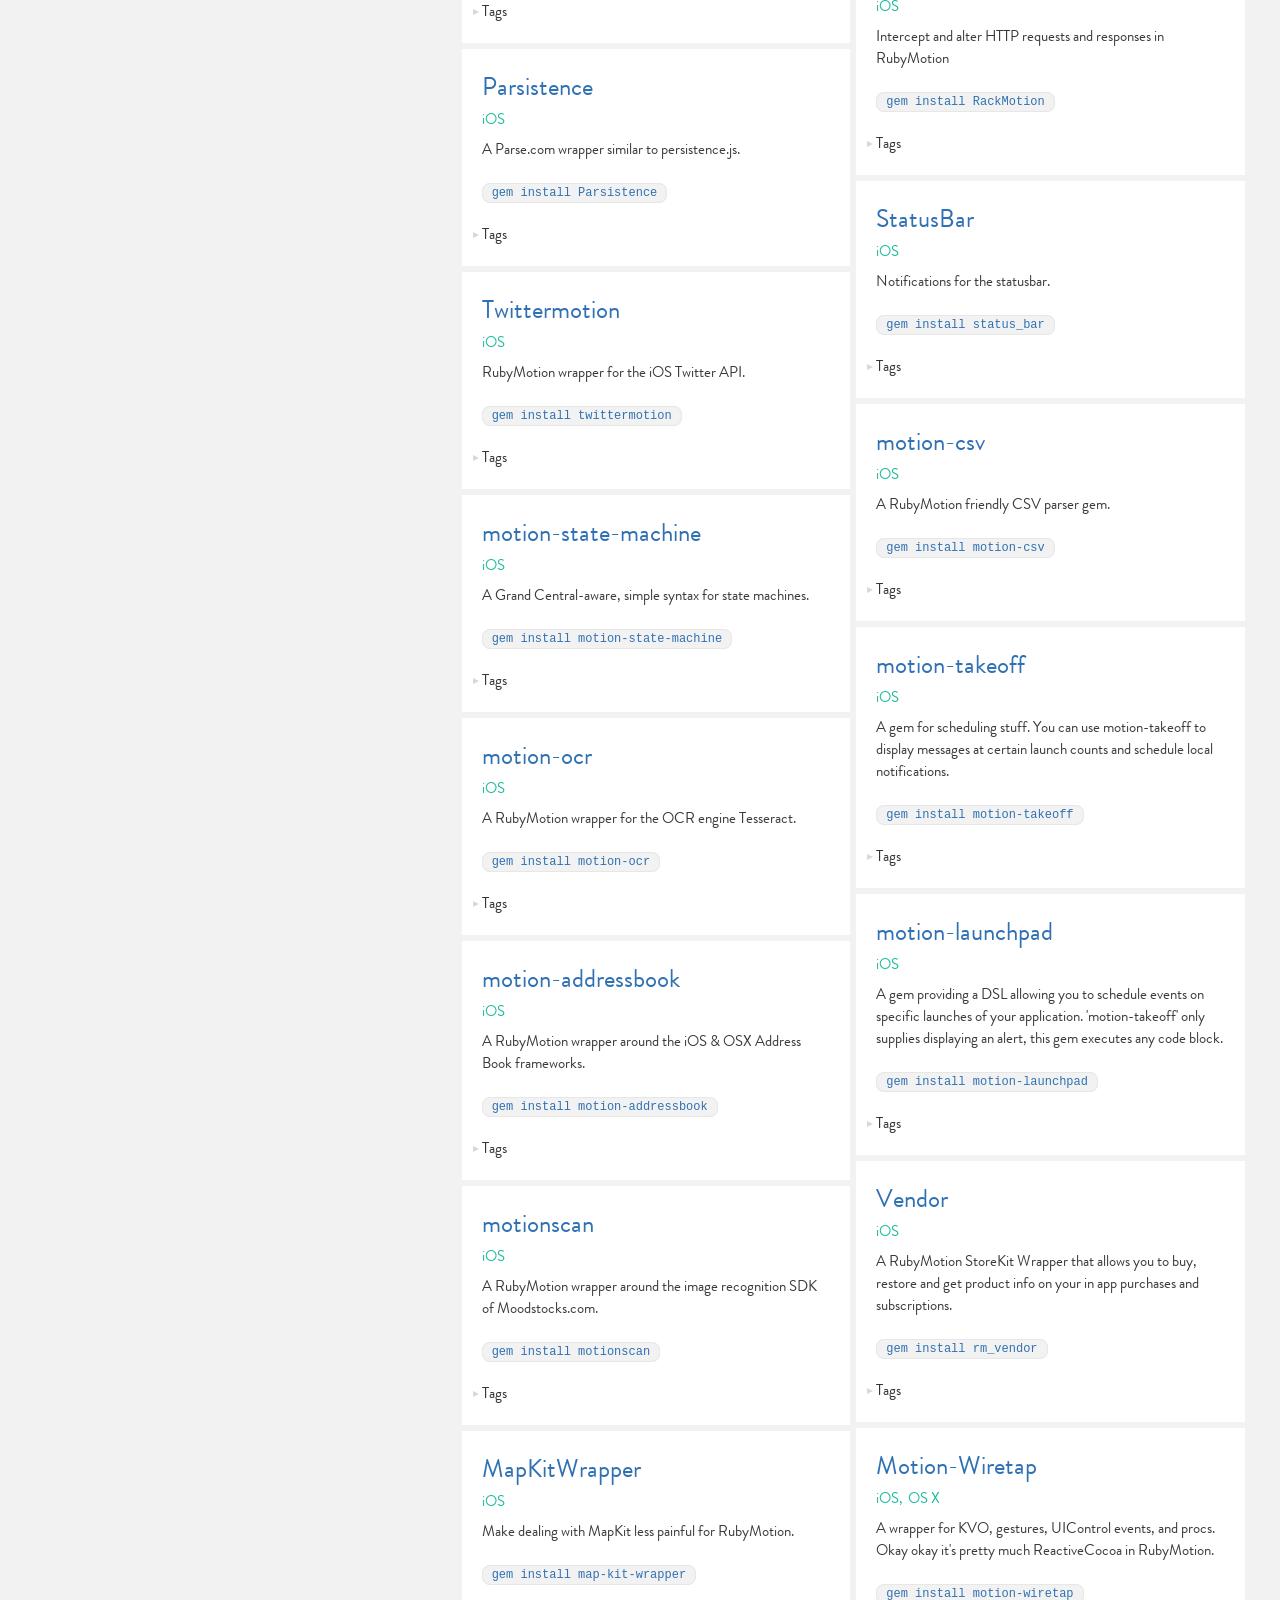
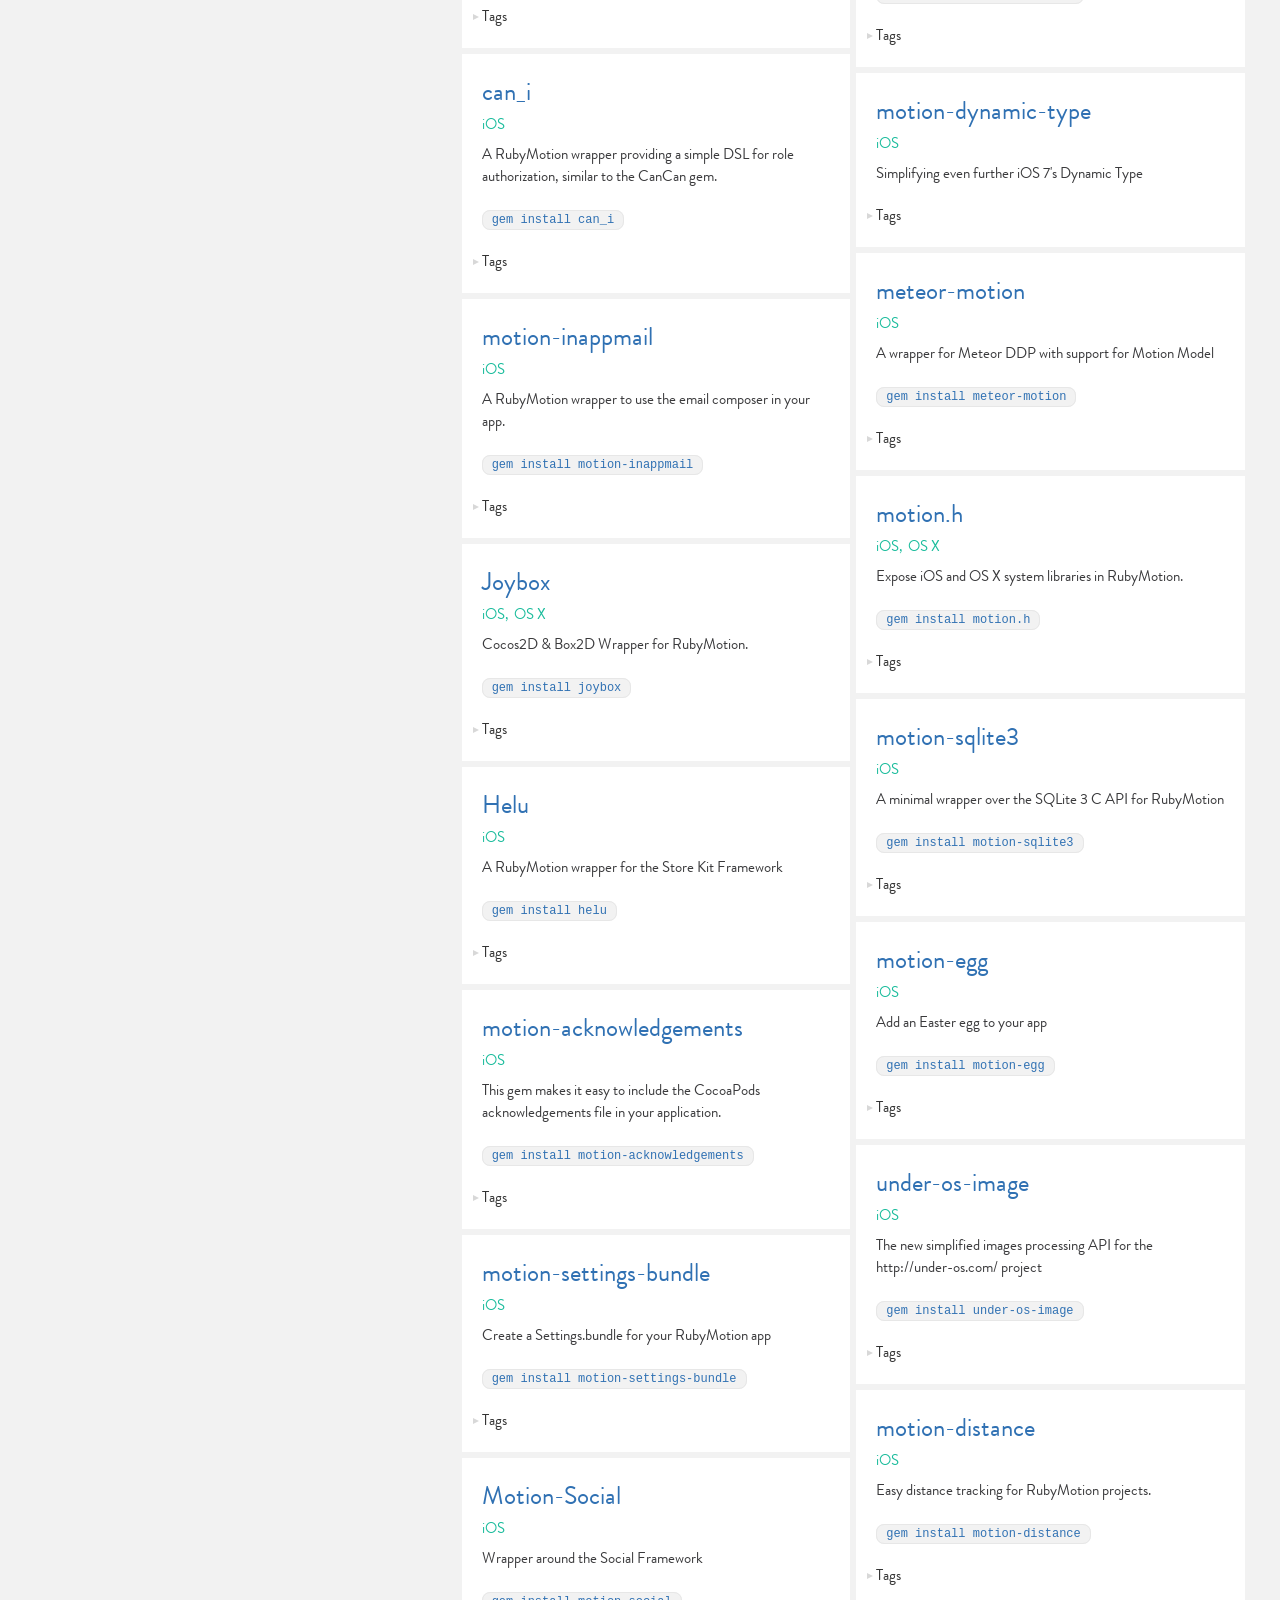
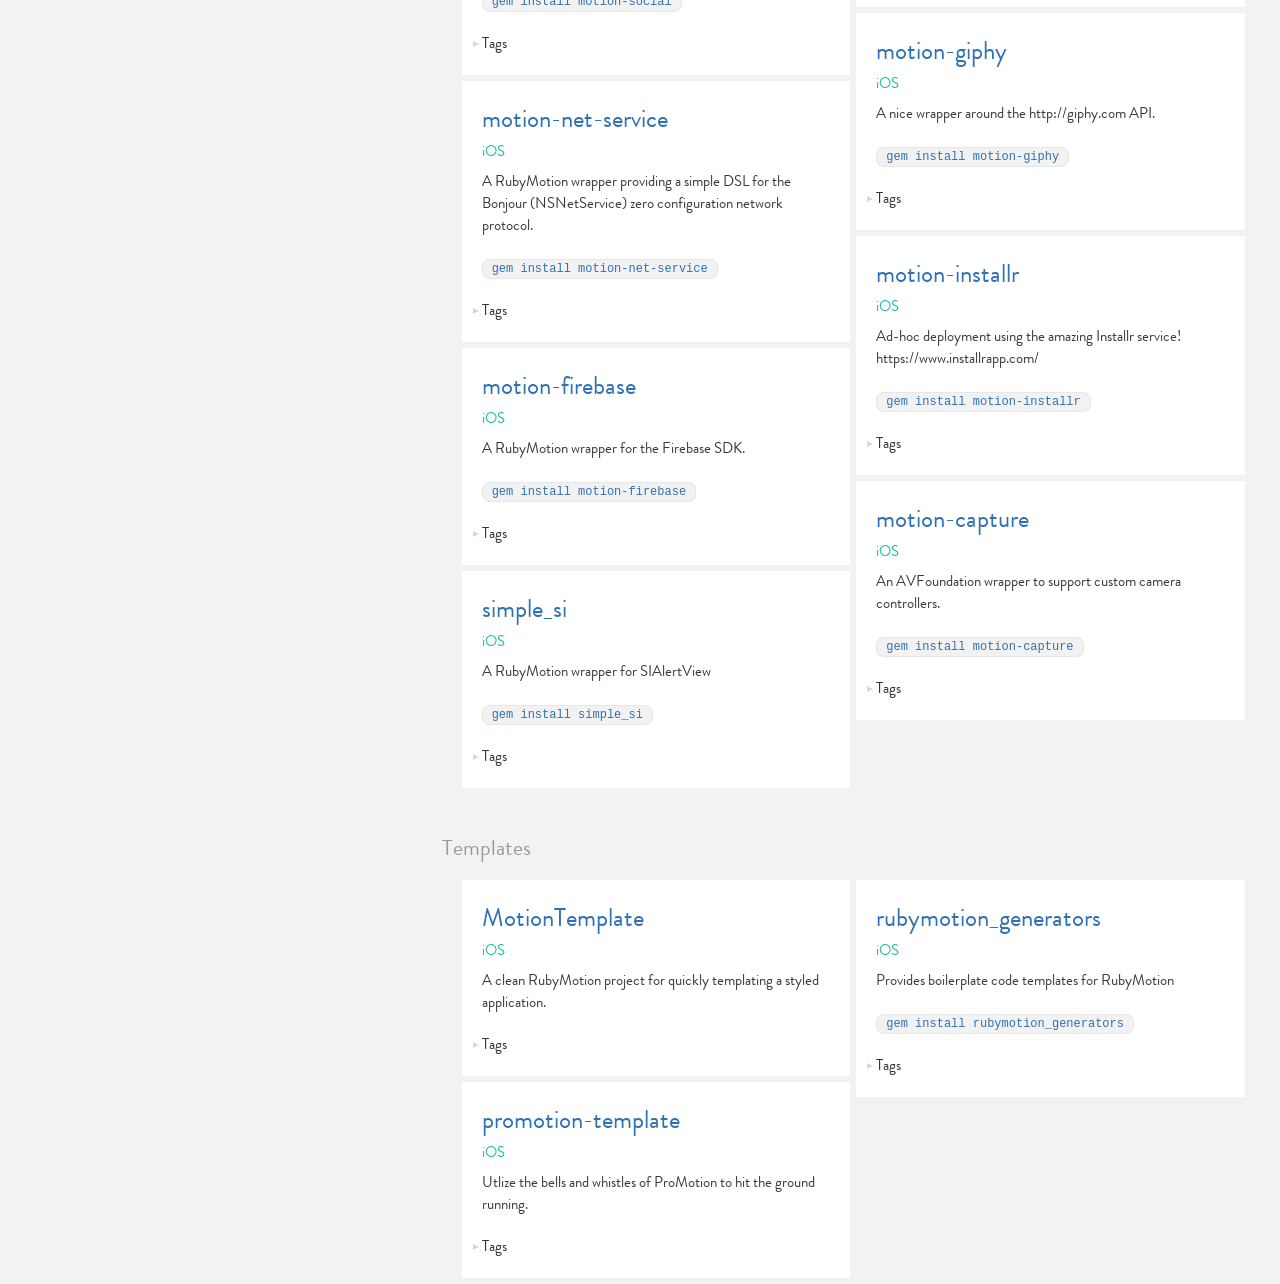
==== commit d3dba6f0: "Site updated to a75c131" ====
--- a/index.html
+++ b/index.html
@@ -786,6 +786,29 @@
               ProMotion
             </td>
         </tr>
+      </table>
+    </div>
+  </div>
+</div>
+
+                  <div class="wrapper-info">
+  <div class="wrapper-title">
+    <h3><a href="https://github.com/wooandoo/motion-pool" target="_blank">motion-pool</a></h3>
+  </div>
+  <div class="wrapper-platforms">
+      <span class="platform">iOS, </span>
+      <span class="platform">OS X</span>
+  </div>
+  <div class="wrapper-body">
+    A pool for RubyMotion.
+  </div>
+    <div class="wrapper-gem">
+      <code><a target="_blank" href="http://rubygems.org/gems/motion-pool">gem install motion-pool</a></code>
+    </div>
+  <div class="wrapper-tags">
+    <a class="wrapper-tags-label" href="javascript:void(0)">Tags</a>
+    <div class="wrapper-tags-list">
+      <table>
       </table>
     </div>
   </div>
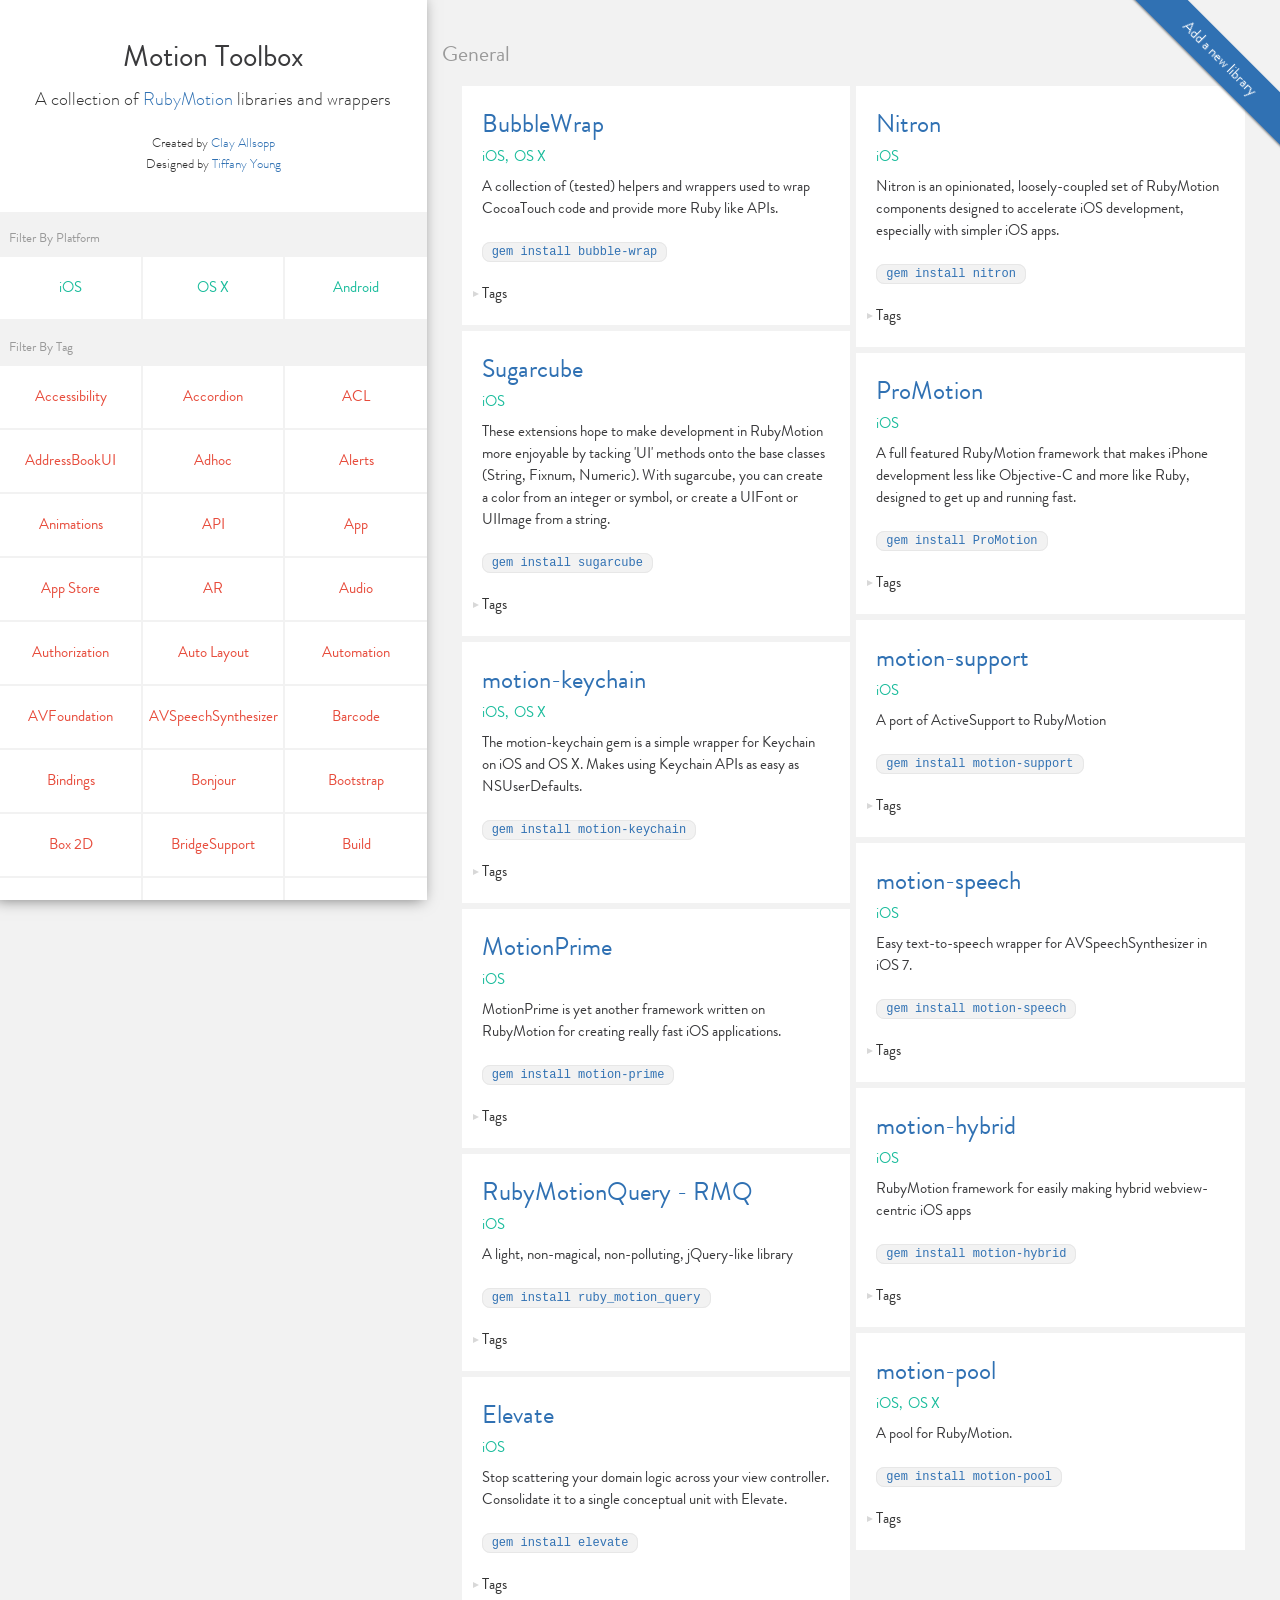
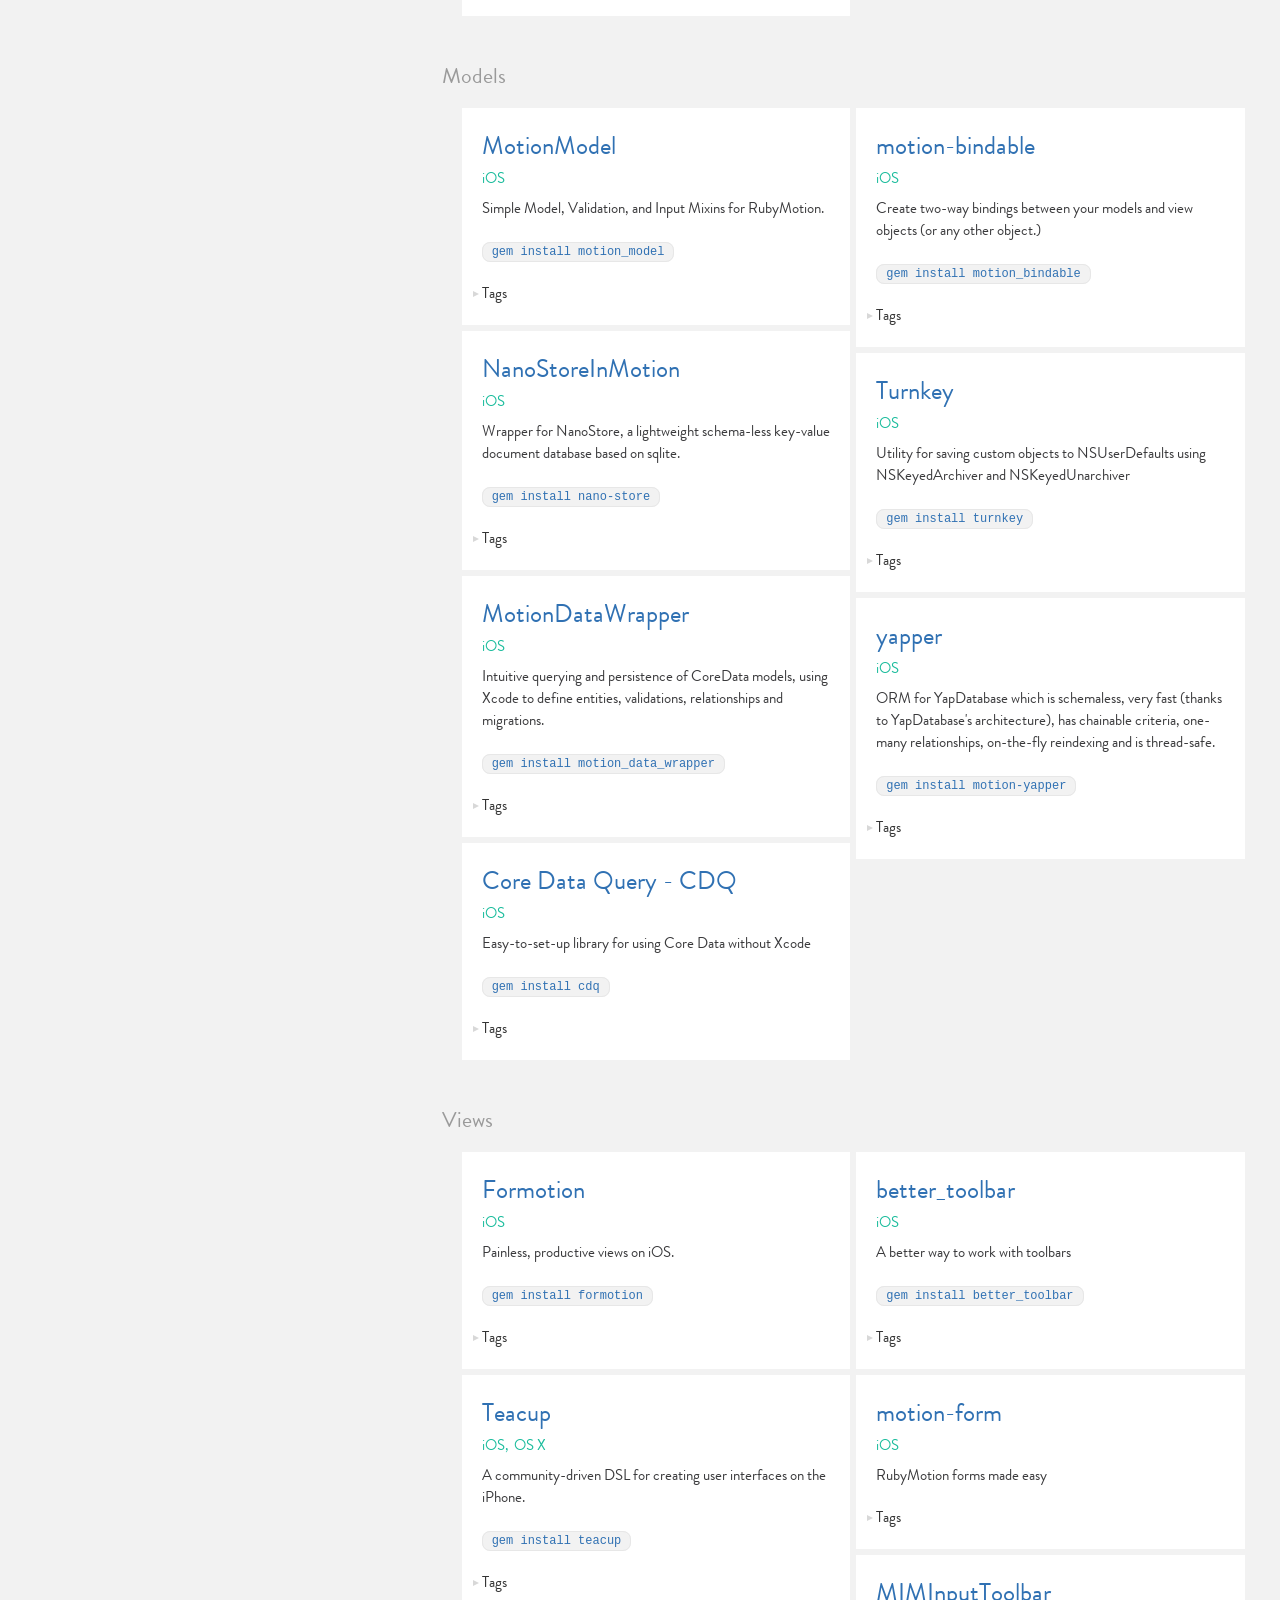
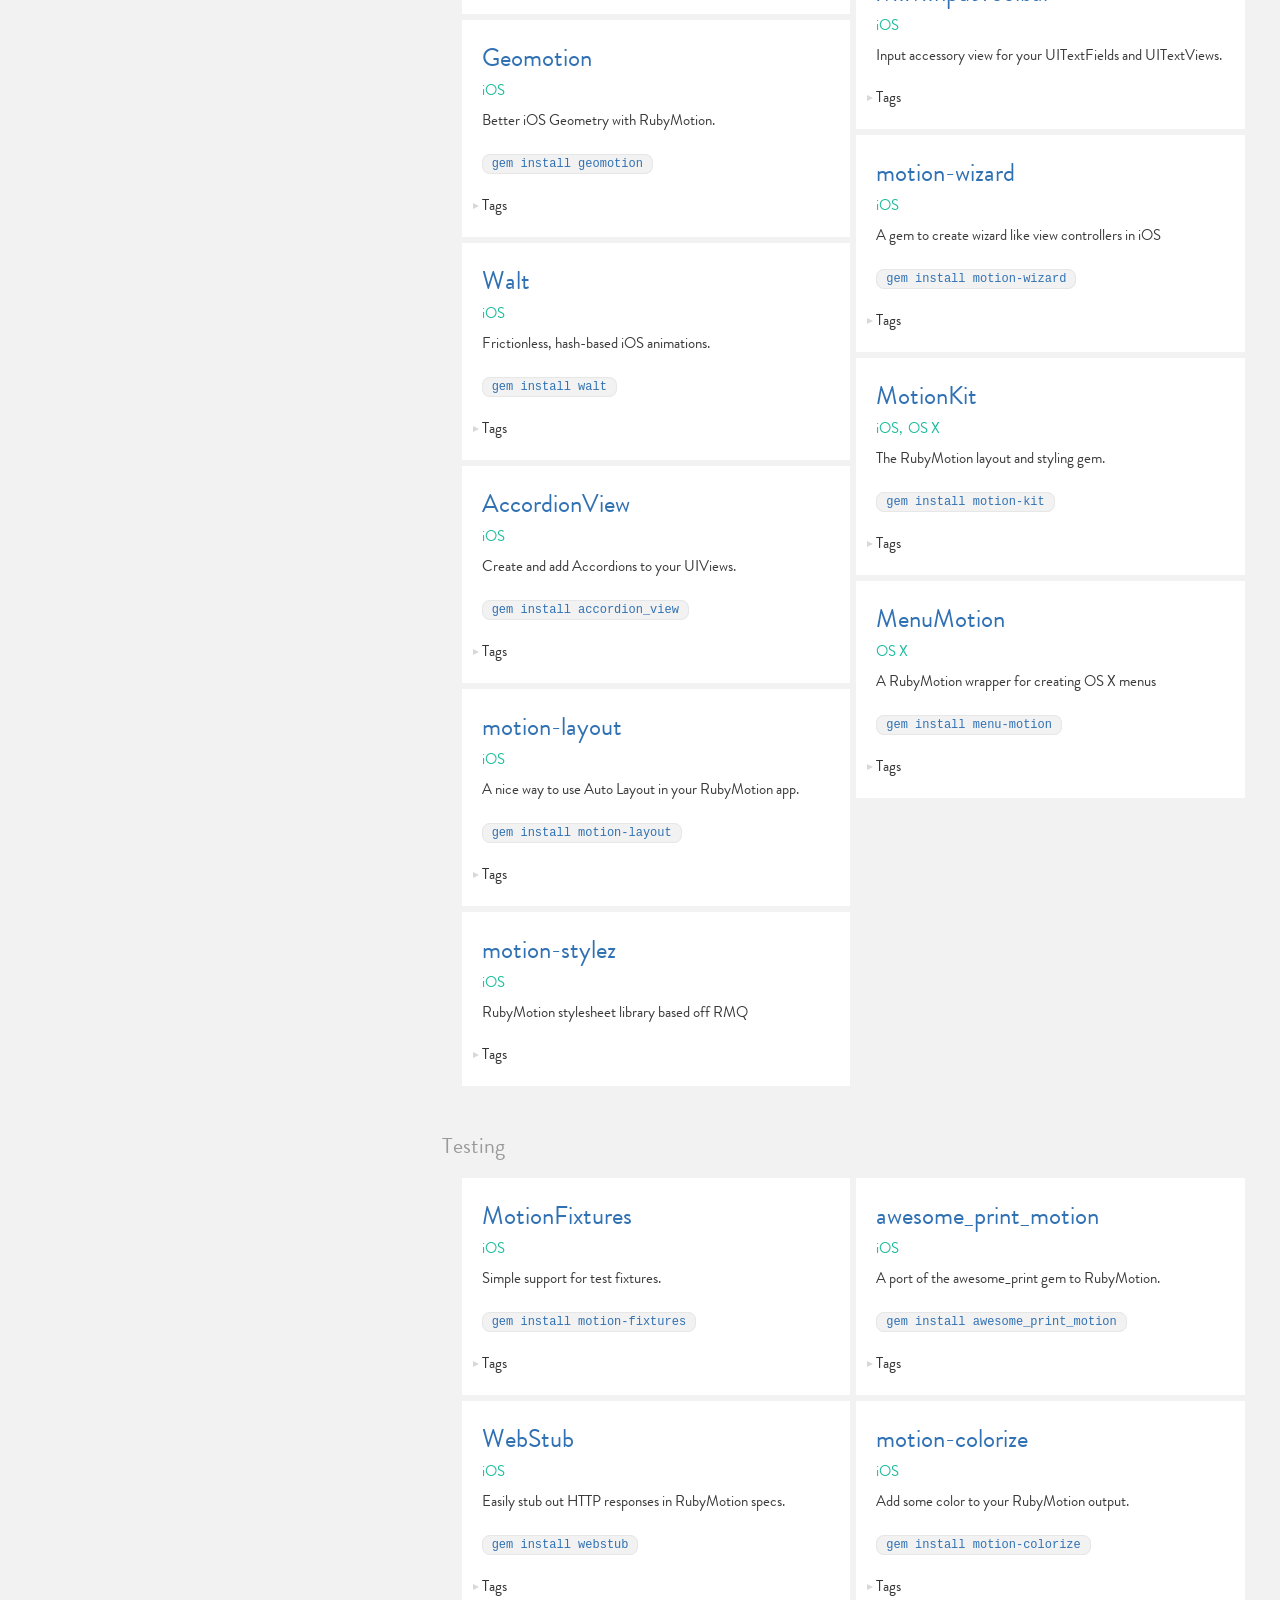
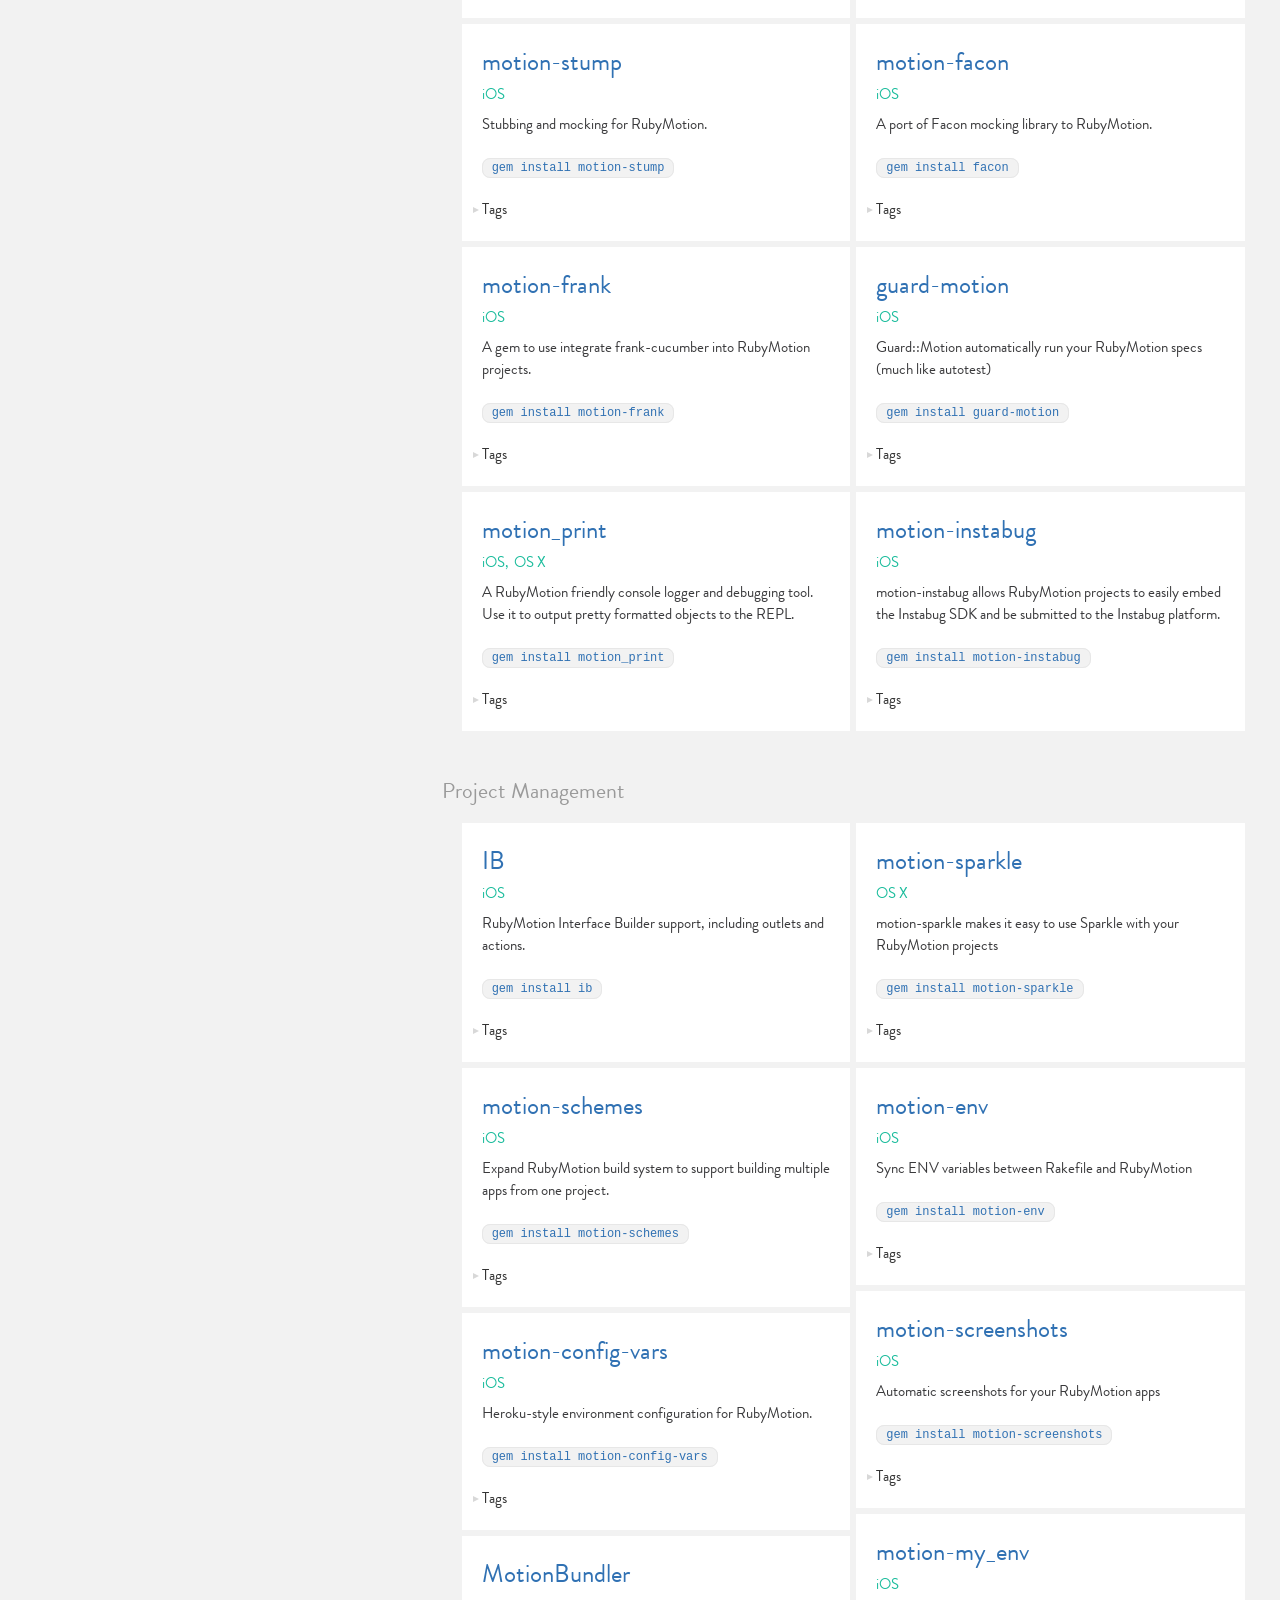
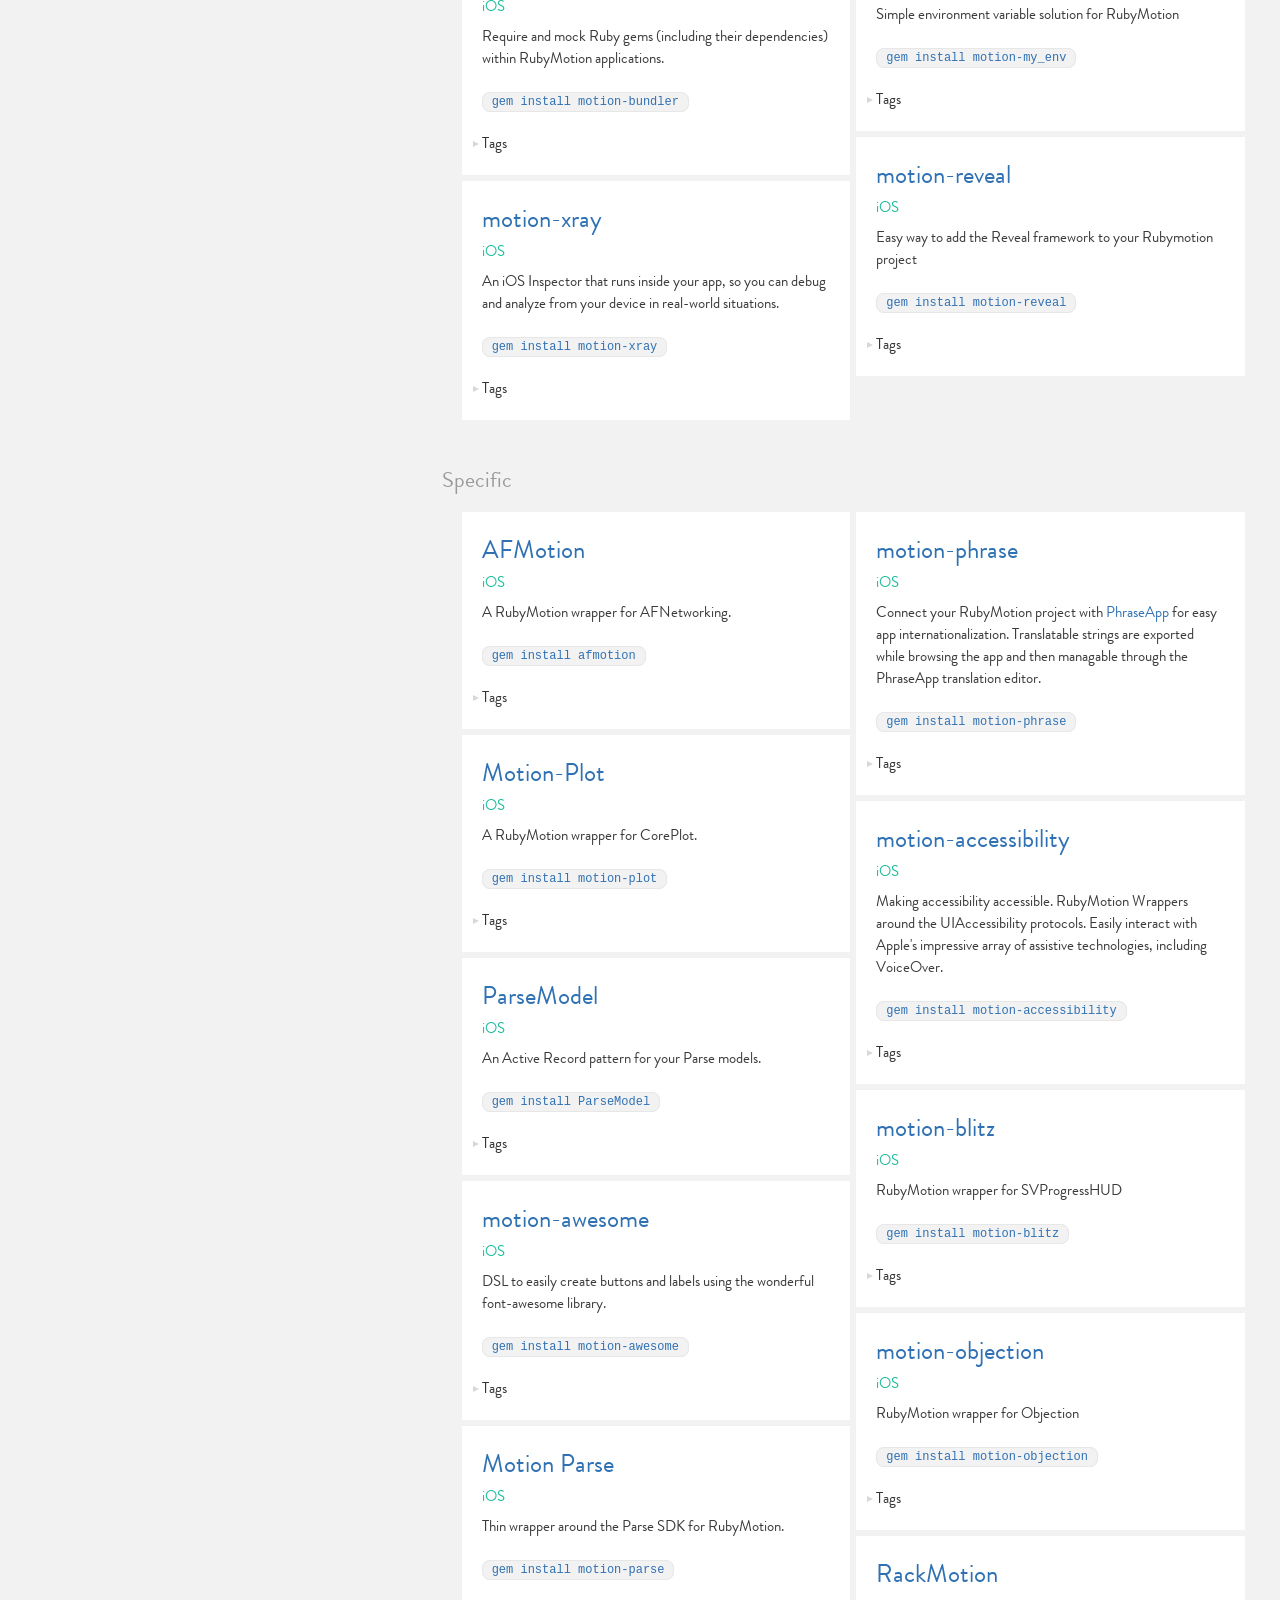
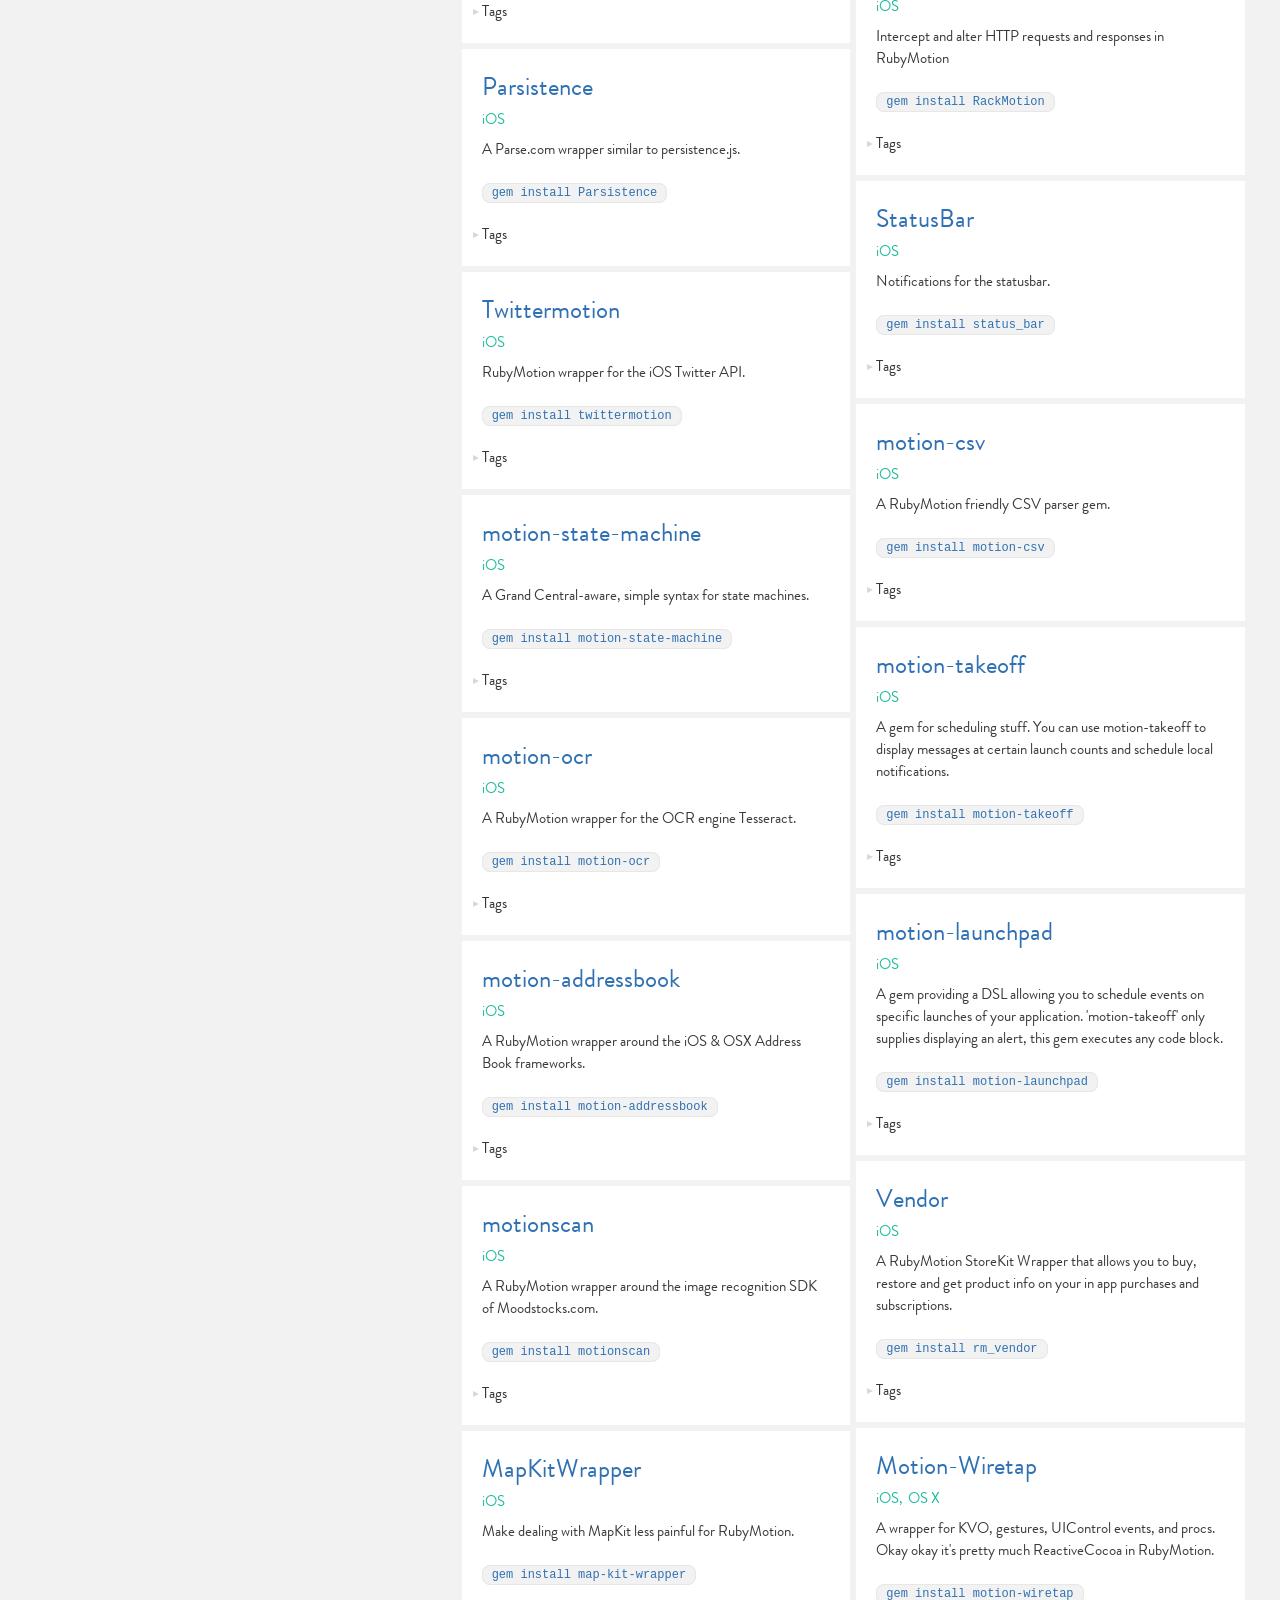
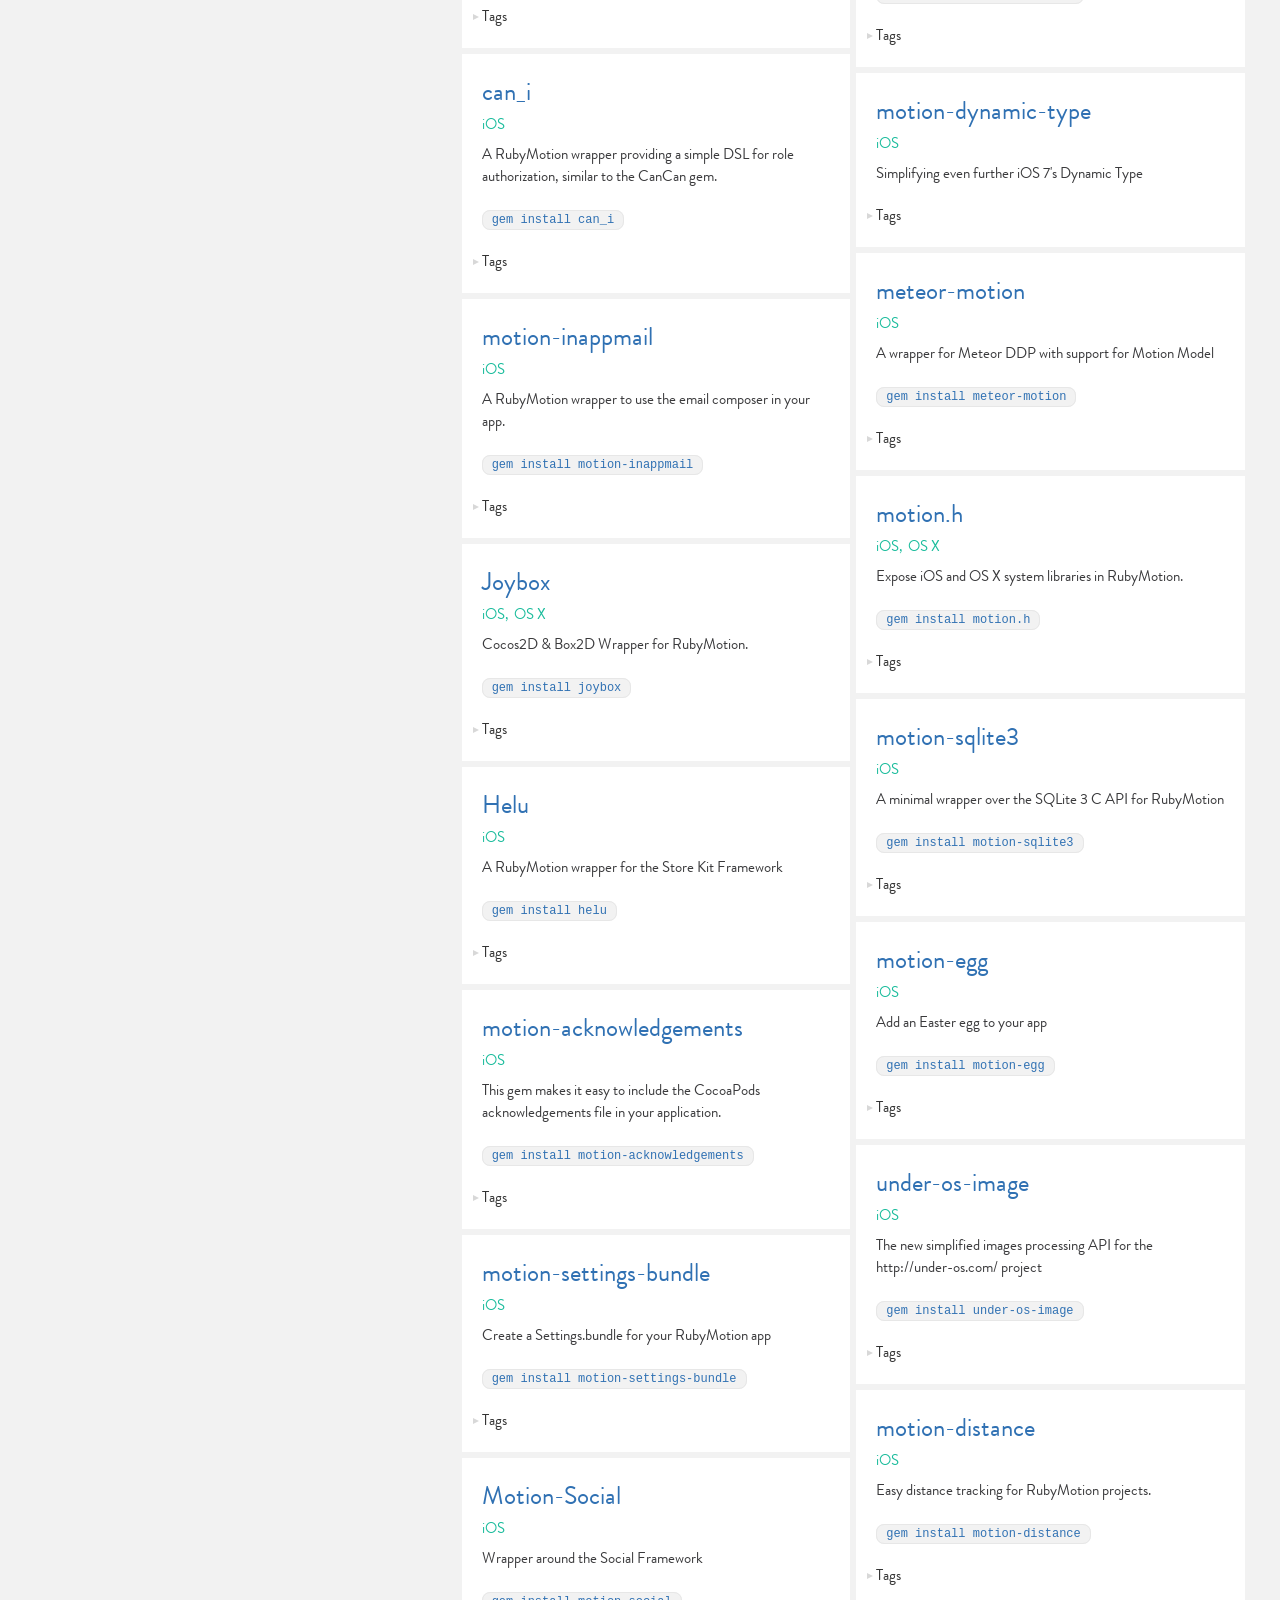
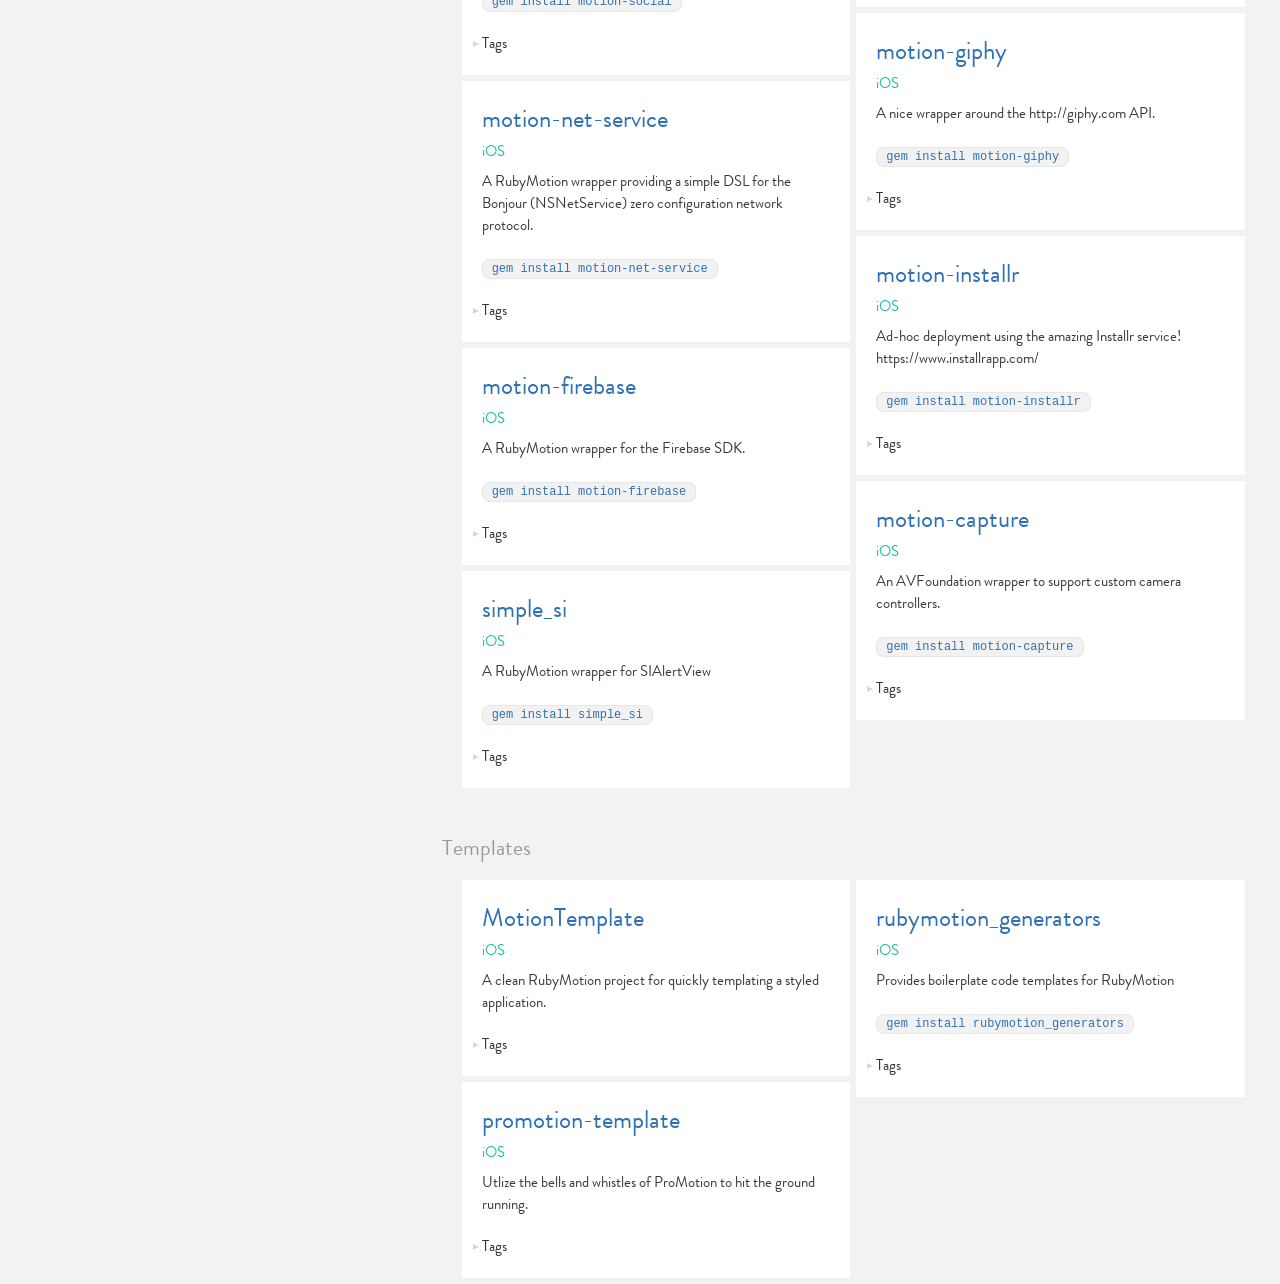
==== commit 379dc98a: "Site updated to e24da84" ====
--- a/index.html
+++ b/index.html
@@ -1711,6 +1711,36 @@
         <tr>
             <td class="wrapper-tag">
               Spec
+            </td>
+        </tr>
+      </table>
+    </div>
+  </div>
+</div>
+
+                  <div class="wrapper-info">
+  <div class="wrapper-title">
+    <h3><a href="https://github.com/bmichotte/motion-instabug" target="_blank">motion-instabug</a></h3>
+  </div>
+  <div class="wrapper-platforms">
+      <span class="platform">iOS</span>
+  </div>
+  <div class="wrapper-body">
+    motion-instabug allows RubyMotion projects to easily embed the Instabug SDK and be submitted to the Instabug platform.
+  </div>
+    <div class="wrapper-gem">
+      <code><a target="_blank" href="http://rubygems.org/gems/motion-instabug">gem install motion-instabug</a></code>
+    </div>
+  <div class="wrapper-tags">
+    <a class="wrapper-tags-label" href="javascript:void(0)">Tags</a>
+    <div class="wrapper-tags-list">
+      <table>
+        <tr>
+            <td class="wrapper-tag">
+              Debug
+            </td>
+            <td class="wrapper-tag">
+              Logging
             </td>
         </tr>
       </table>
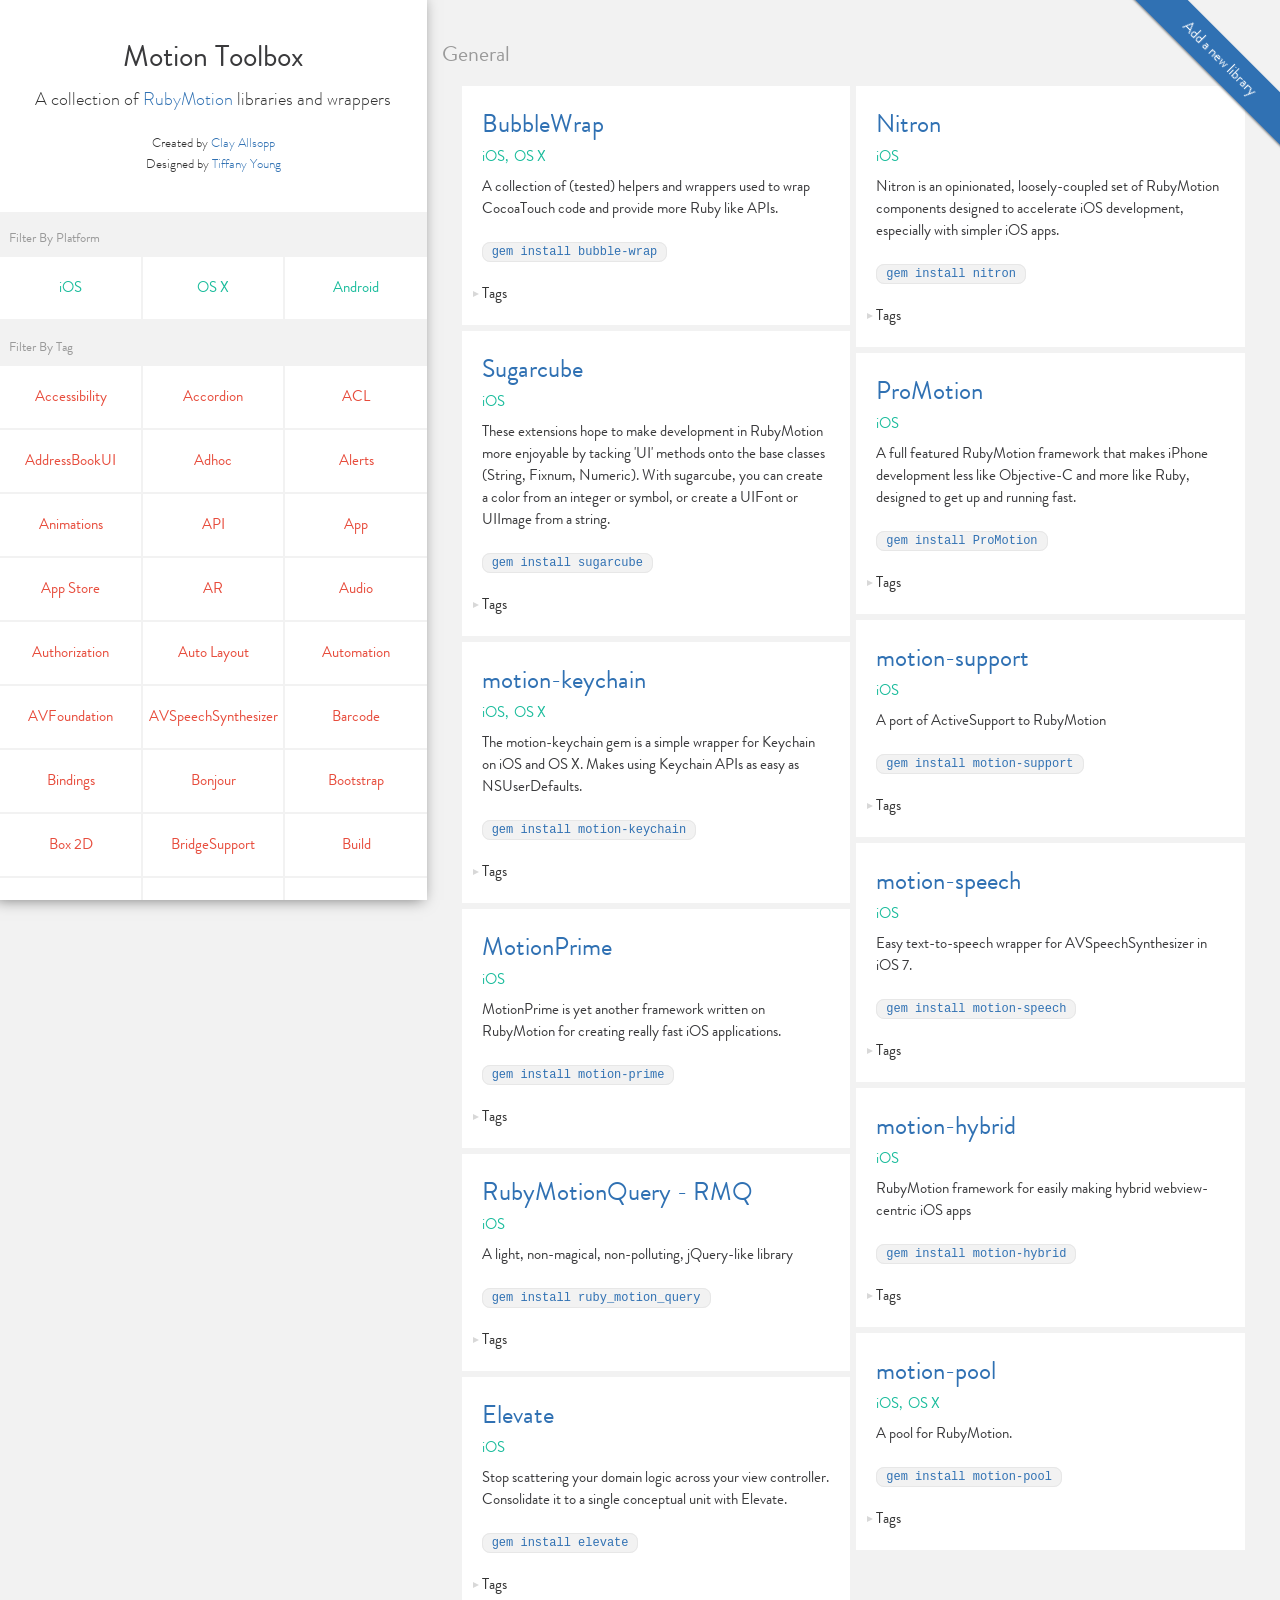
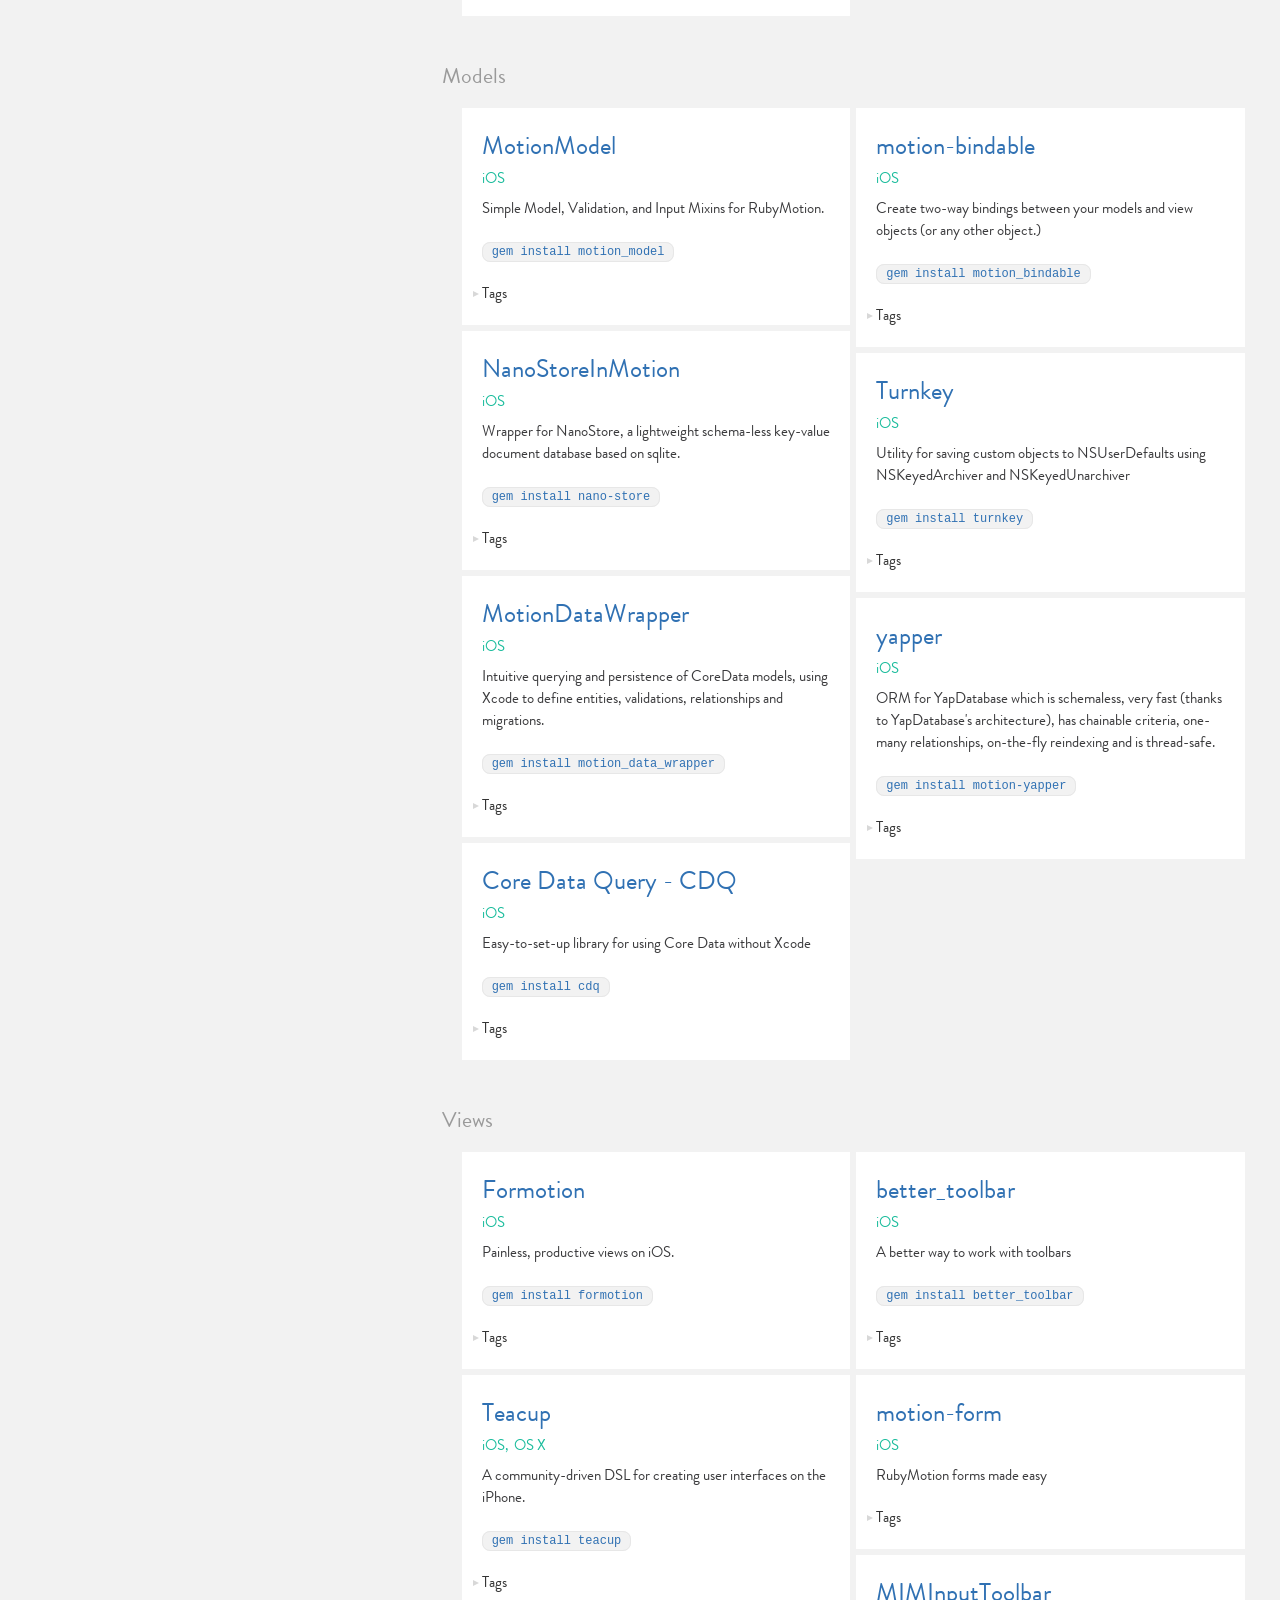
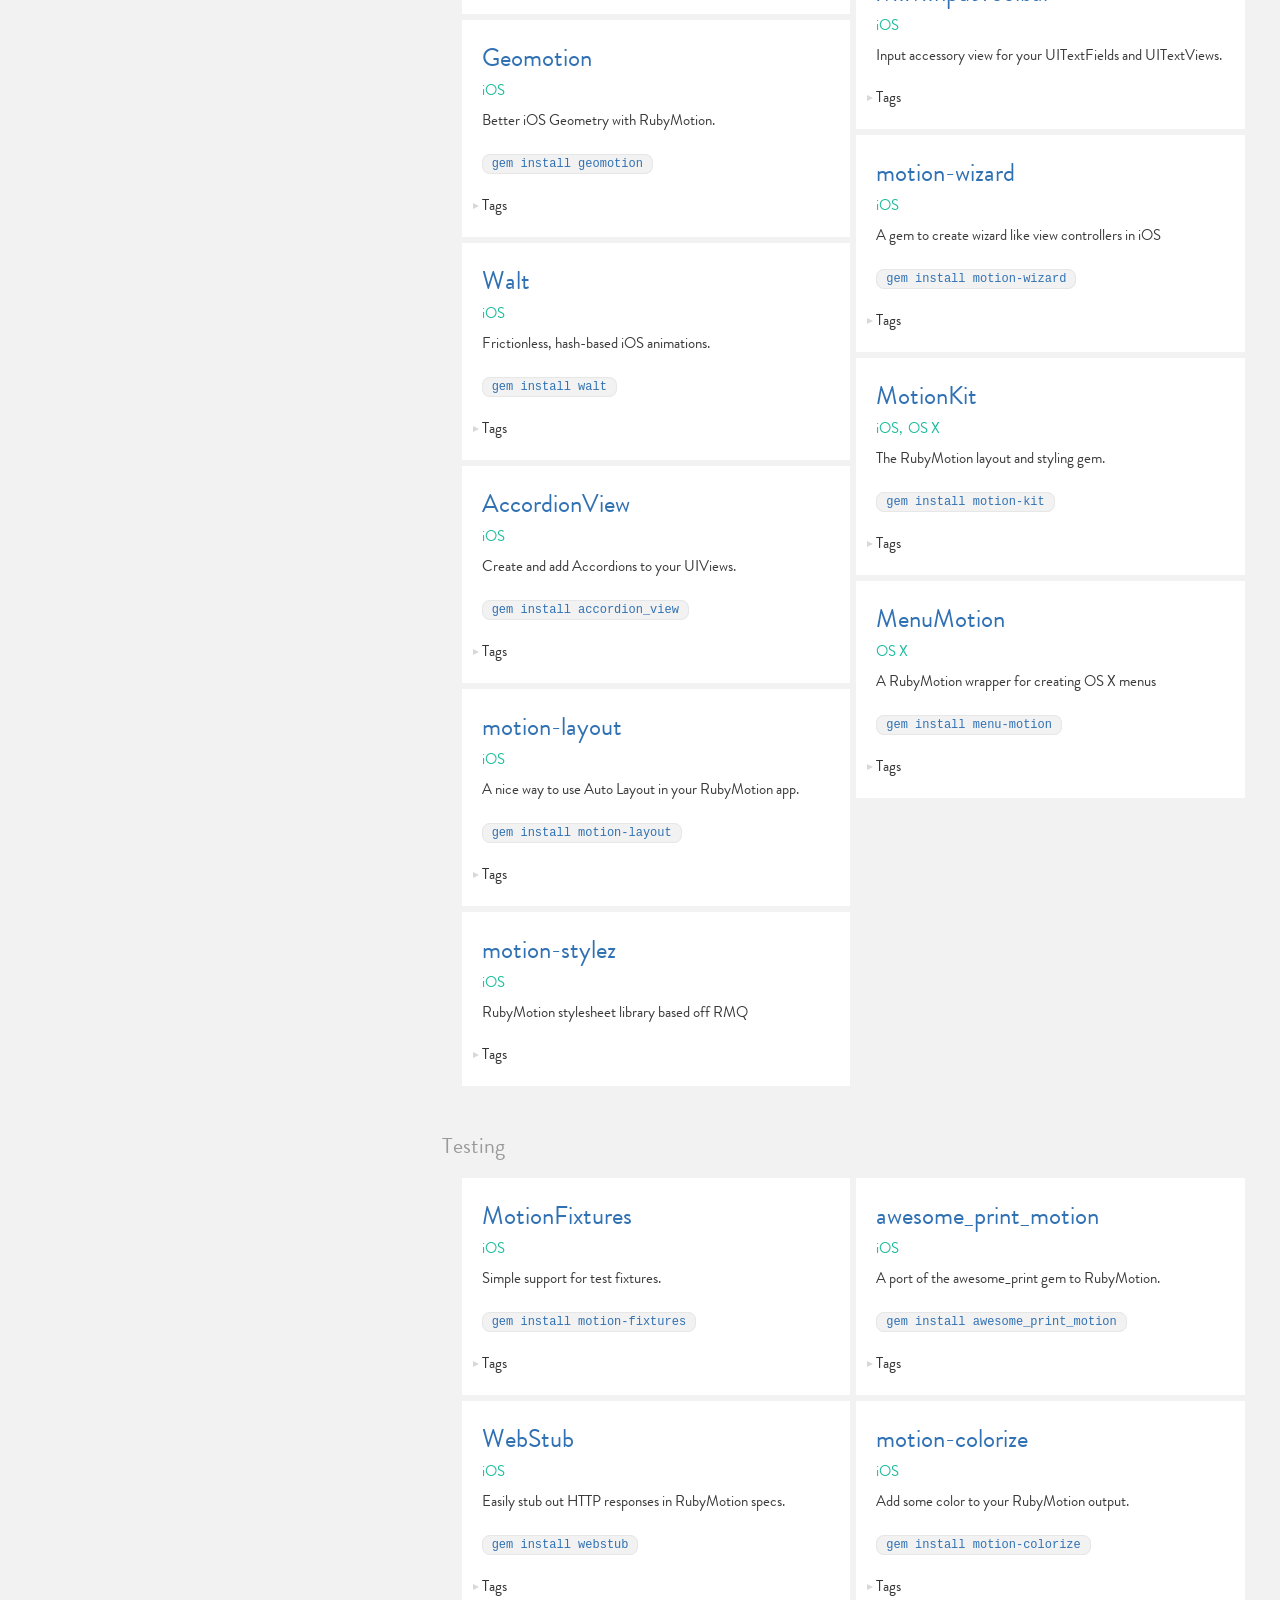
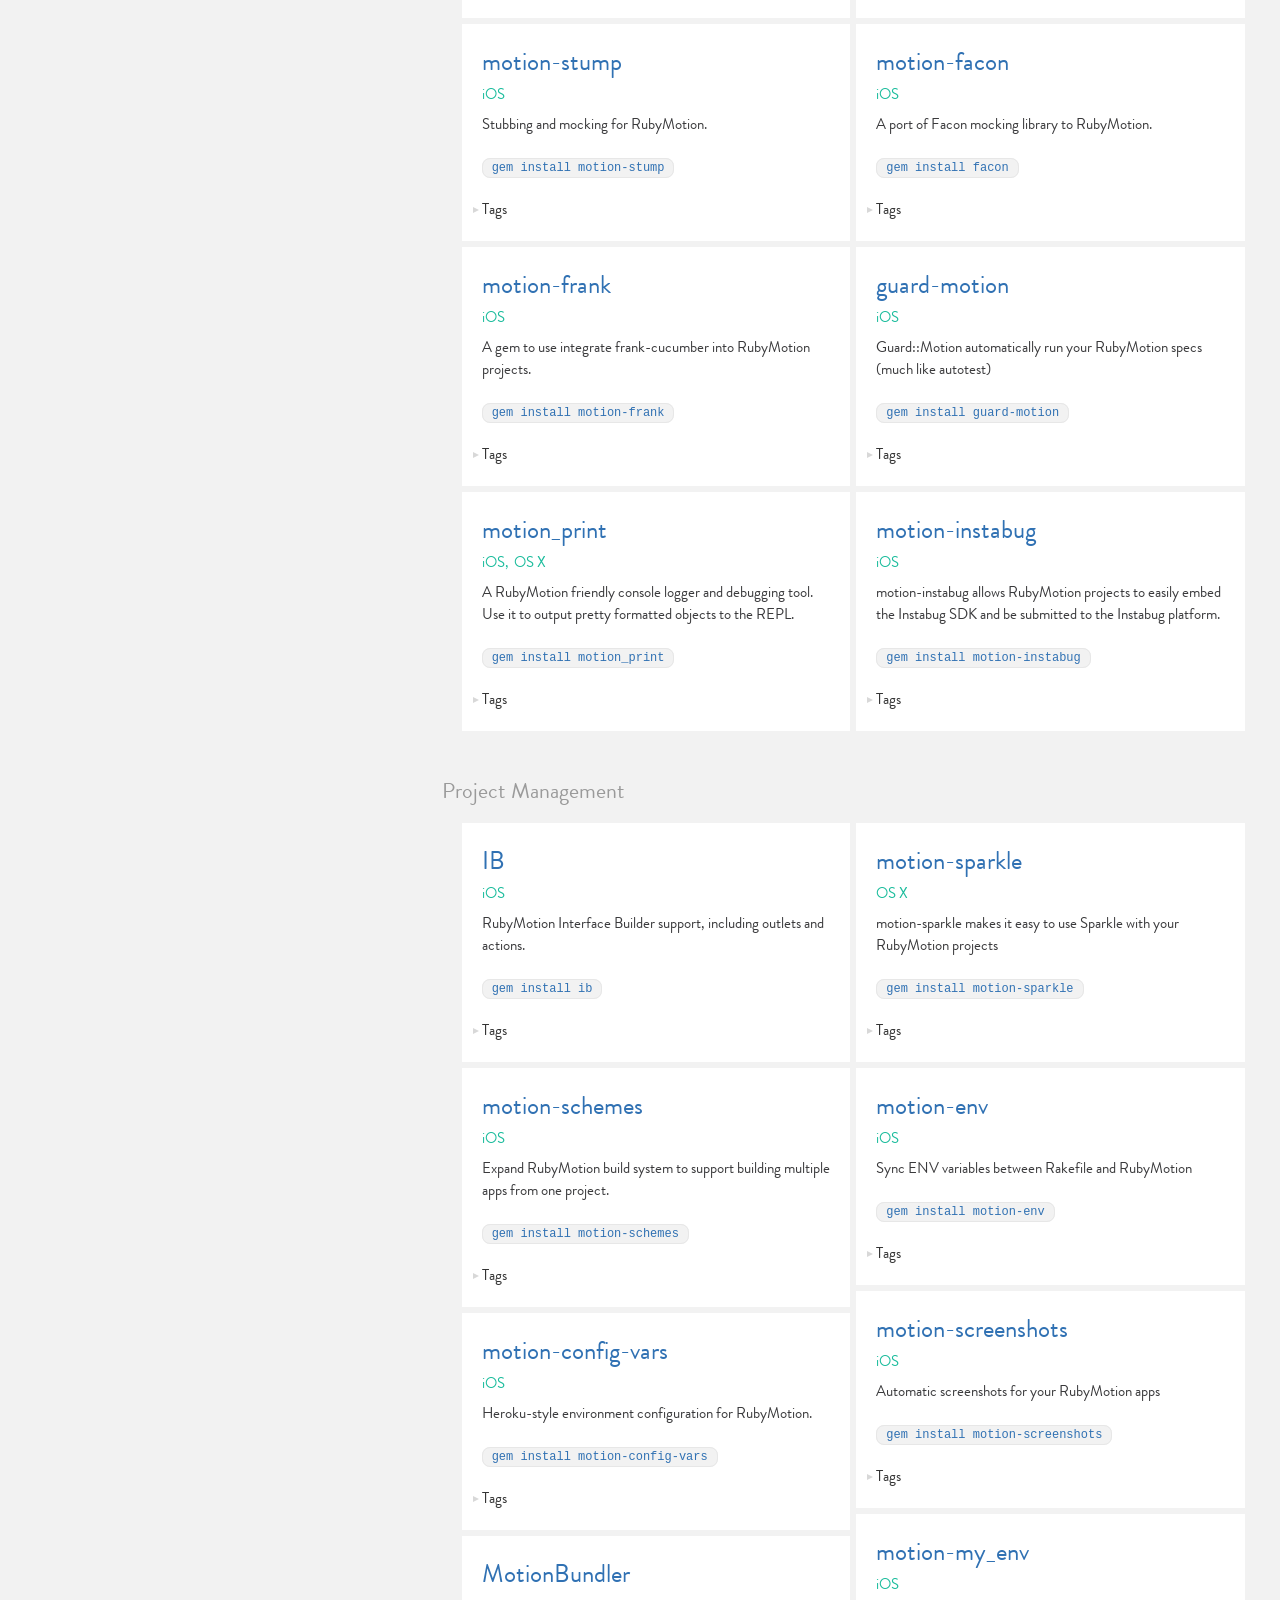
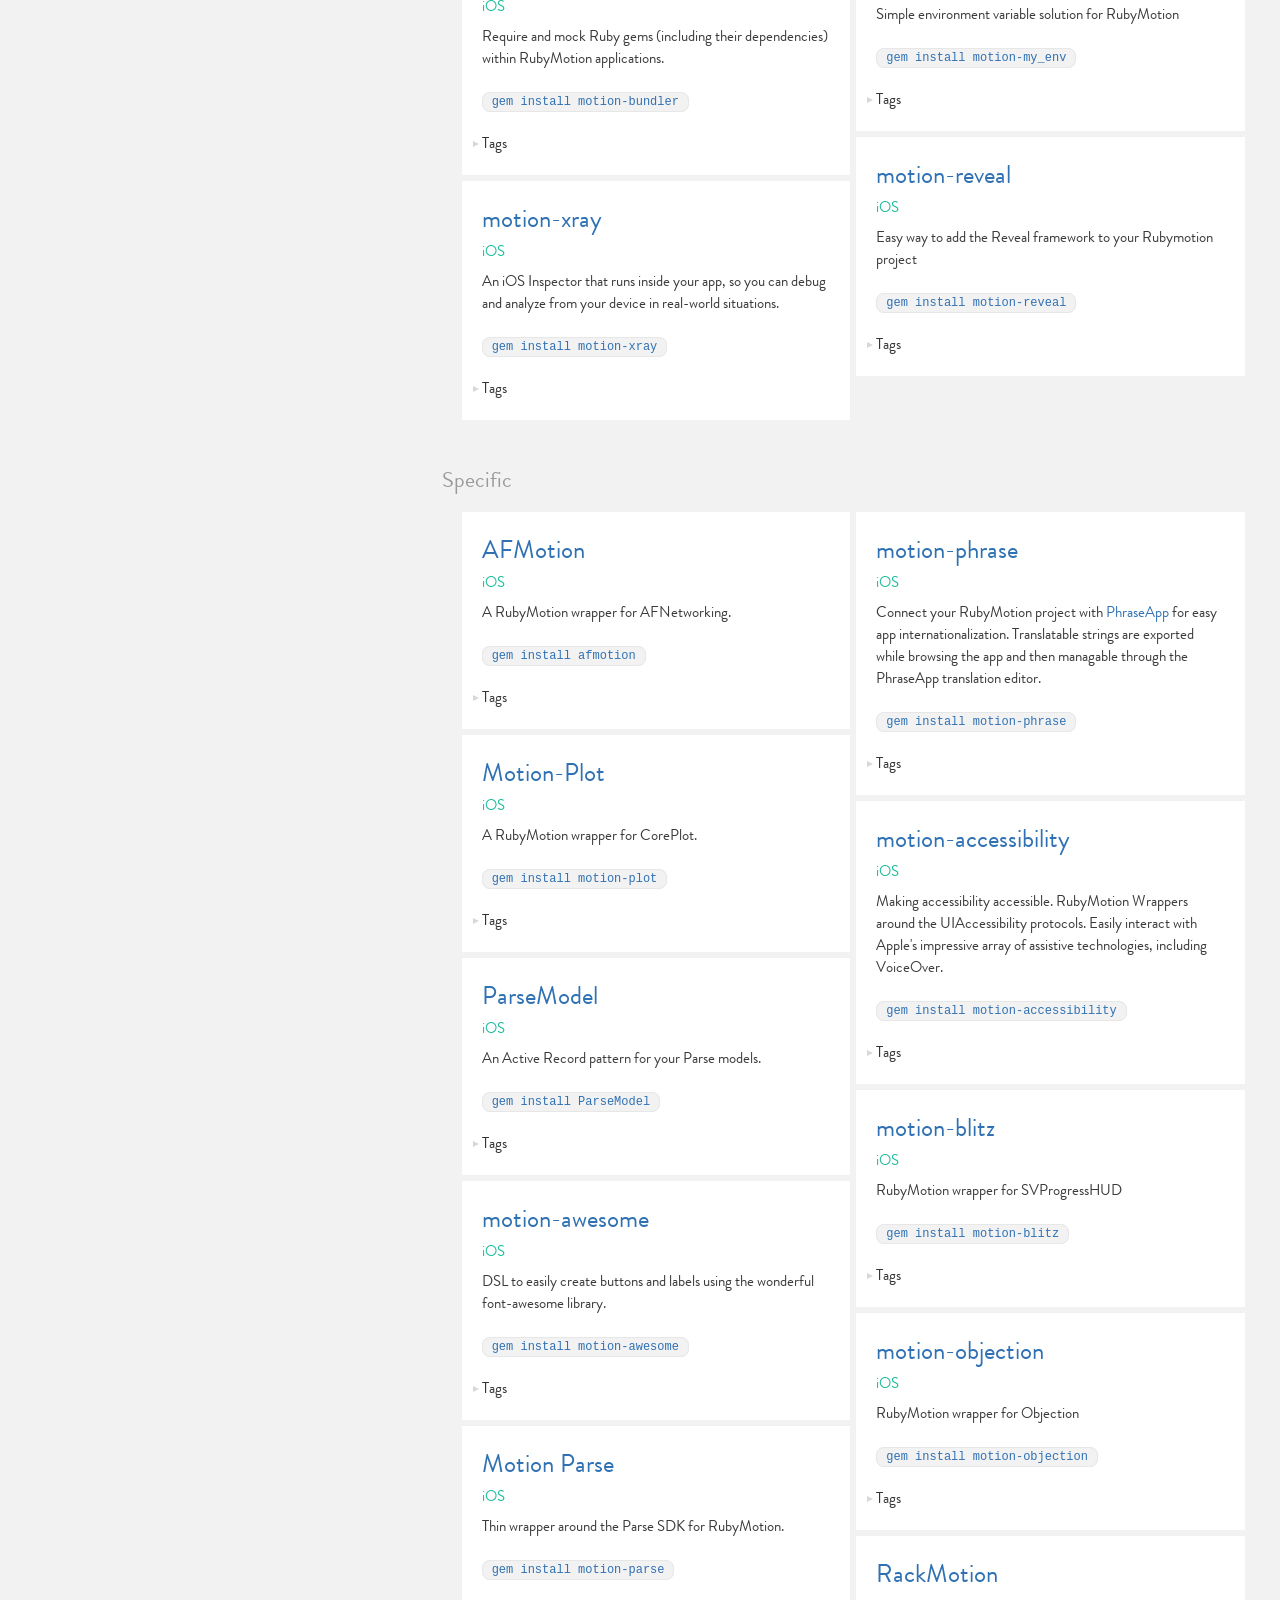
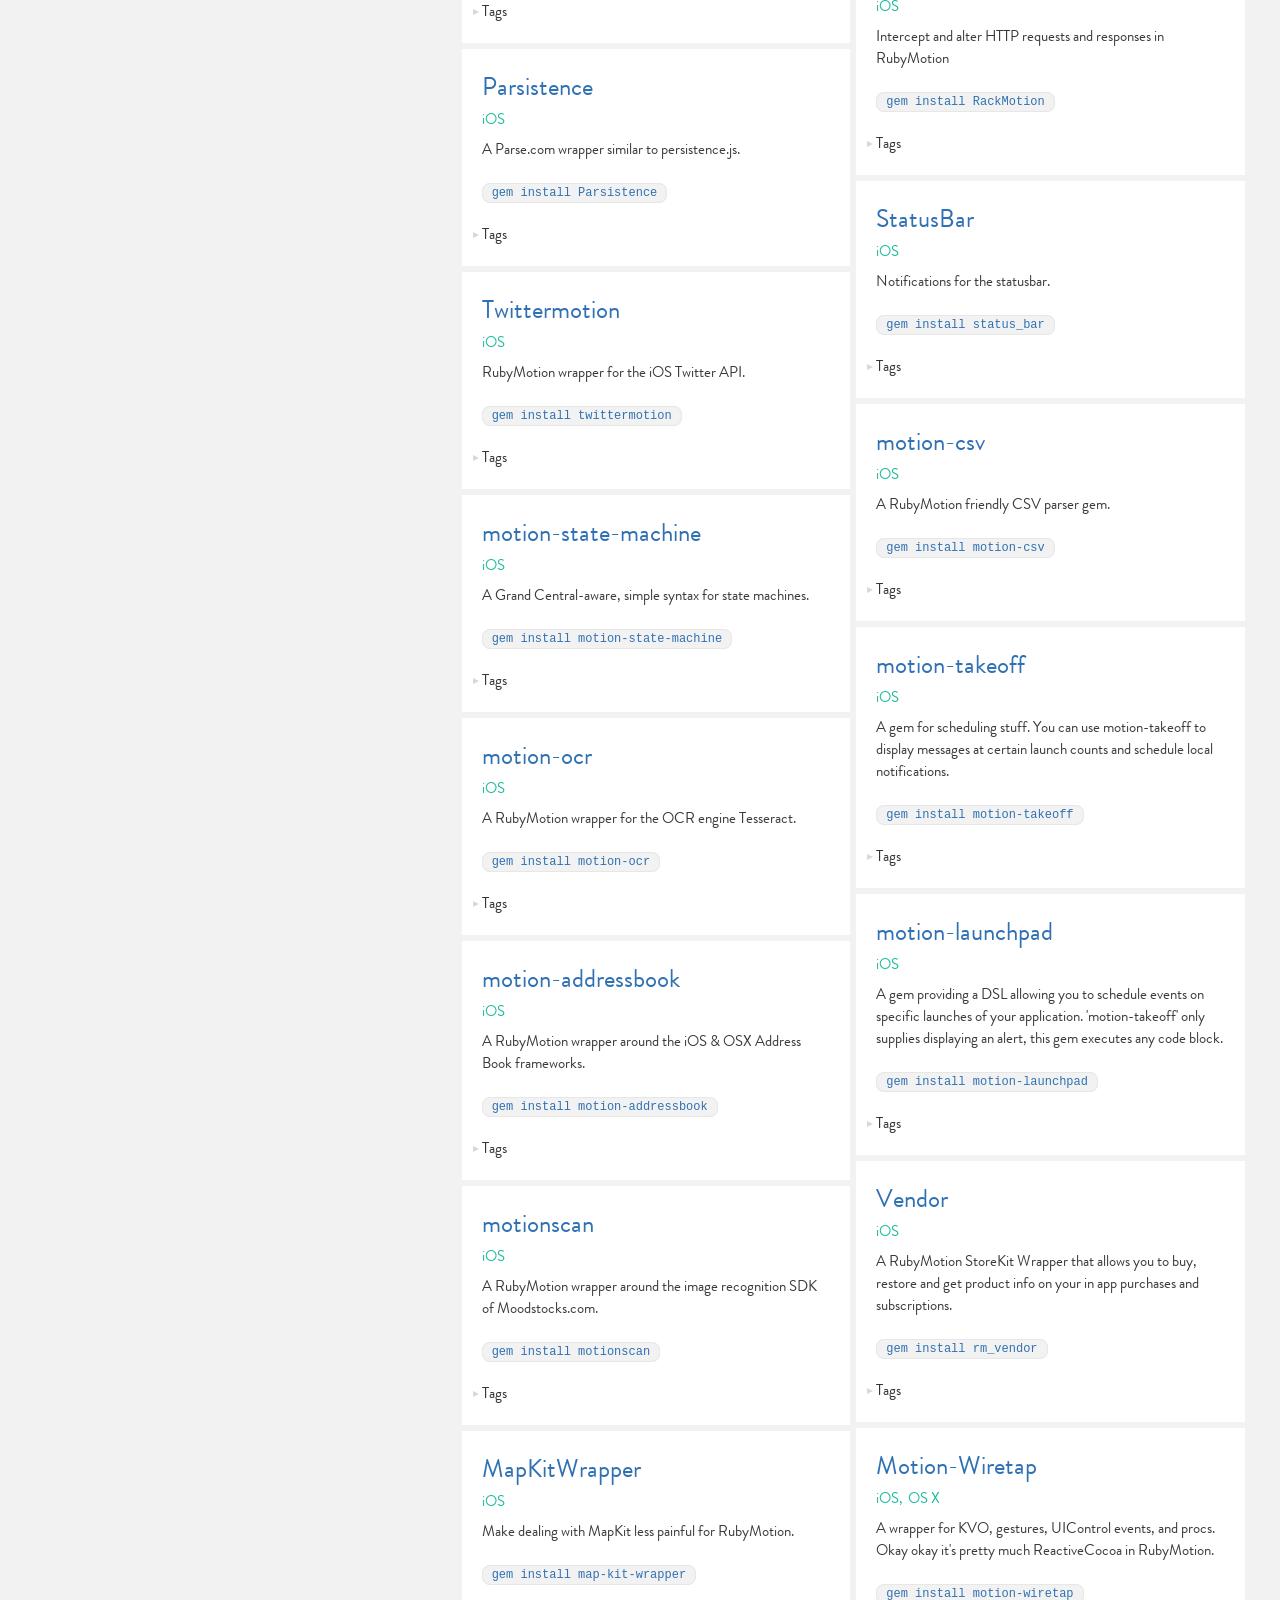
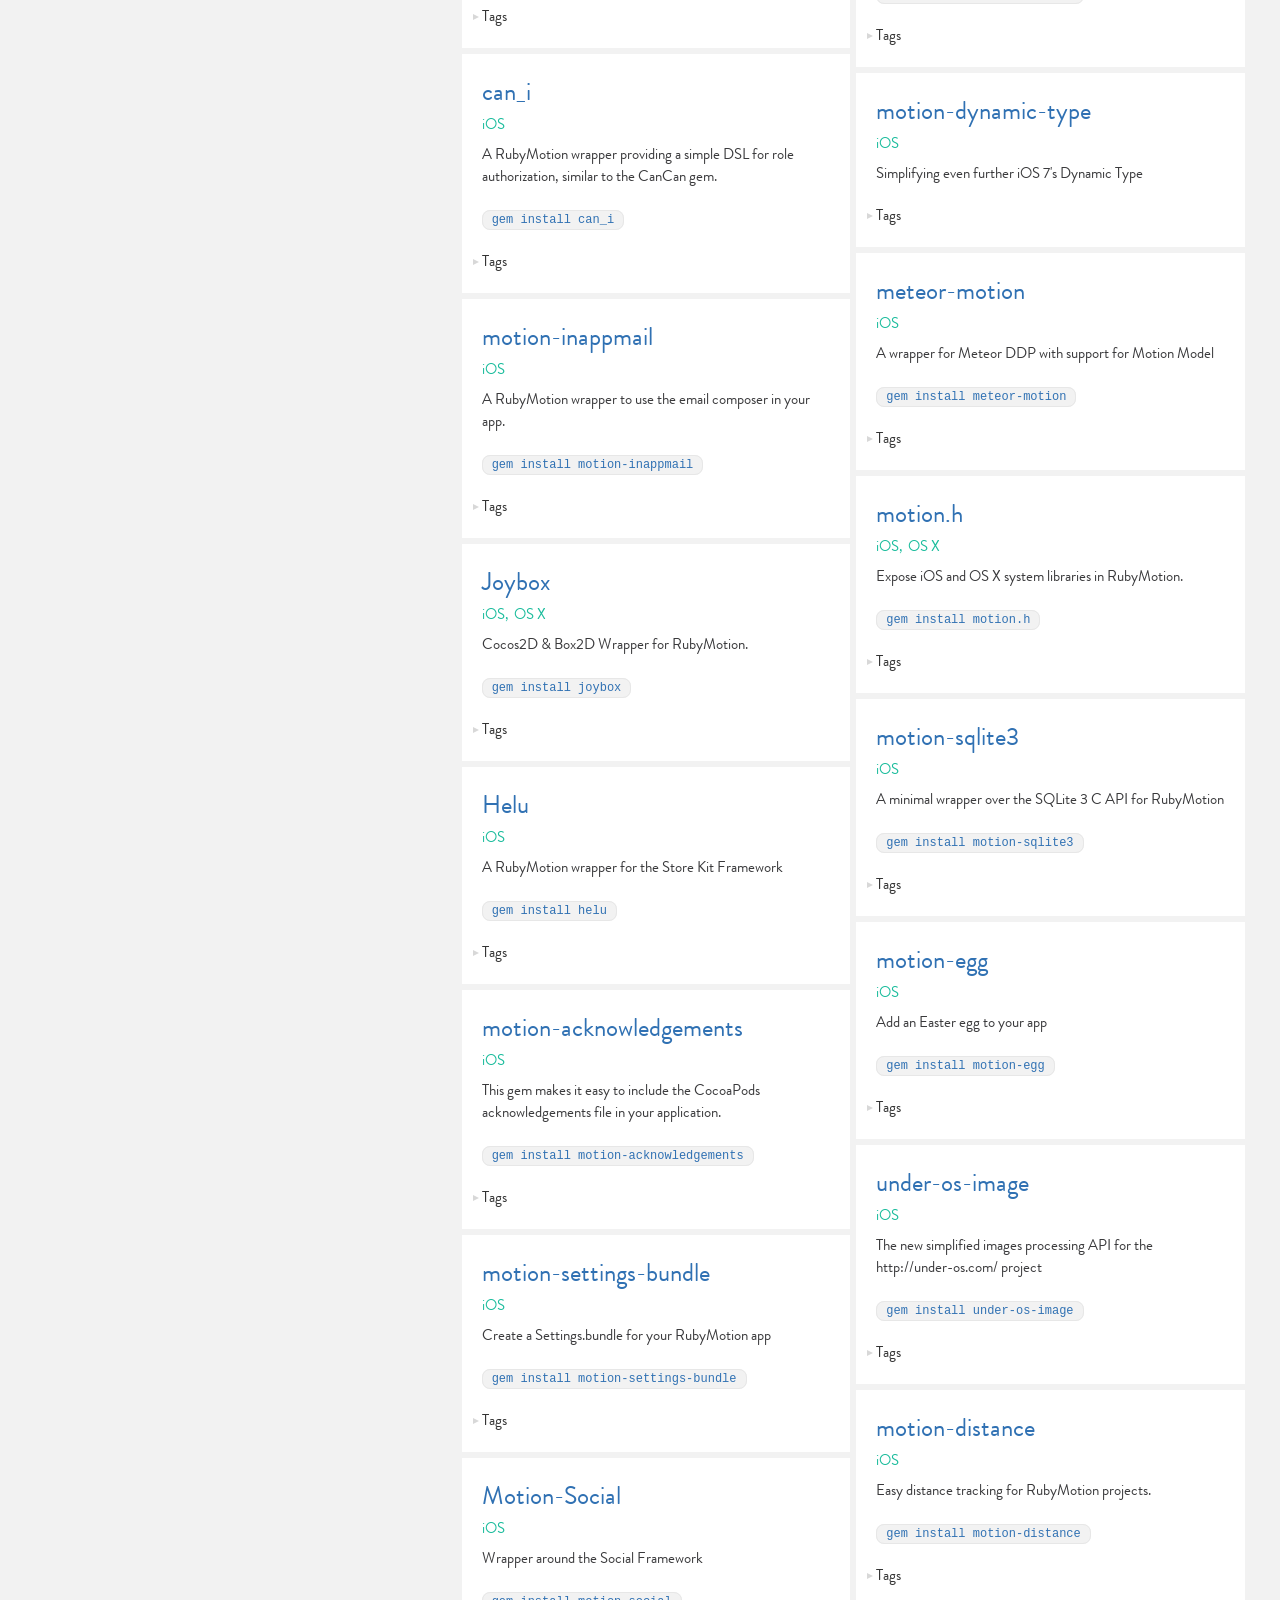
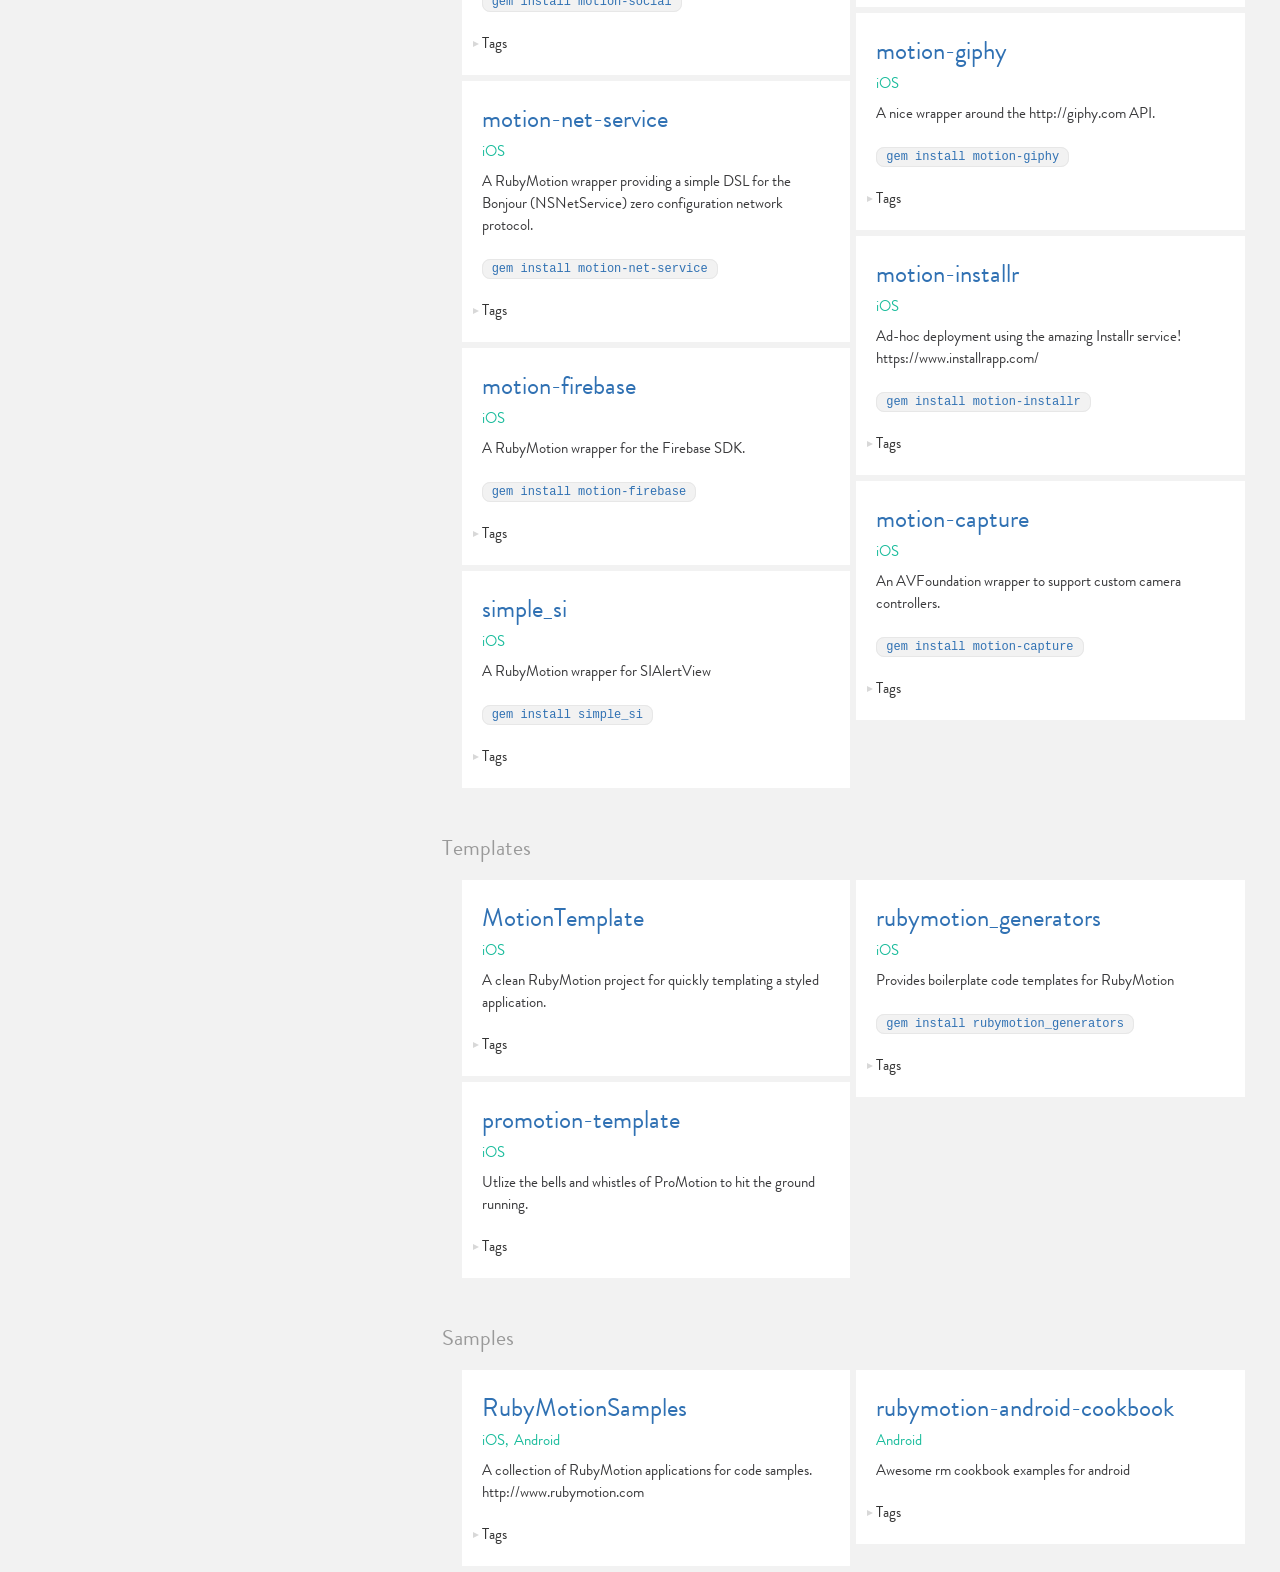
==== commit feb0235d: "Site updated to 9e5d68e" ====
--- a/index.html
+++ b/index.html
@@ -232,74 +232,75 @@
                   <tr>
                       <td>Reminders</td>
                       <td>RSS</td>
+                      <td>Samples</td>
+                  </tr>
+                  <tr>
                       <td>Scheduling</td>
-                  </tr>
-                  <tr>
                       <td>Schema</td>
                       <td>Schemaless</td>
+                  </tr>
+                  <tr>
                       <td>Screens</td>
-                  </tr>
-                  <tr>
                       <td>Screenshots</td>
                       <td>Security</td>
+                  </tr>
+                  <tr>
                       <td>Settings</td>
-                  </tr>
-                  <tr>
                       <td>SlideMenu</td>
                       <td>Social</td>
+                  </tr>
+                  <tr>
                       <td>Spec</td>
-                  </tr>
-                  <tr>
                       <td>Speech</td>
                       <td>SQLite</td>
+                  </tr>
+                  <tr>
                       <td>Storage</td>
-                  </tr>
-                  <tr>
                       <td>StoreKit</td>
                       <td>Storyboard</td>
+                  </tr>
+                  <tr>
                       <td>Style</td>
-                  </tr>
-                  <tr>
                       <td>Stylesheets</td>
                       <td>Symbol</td>
+                  </tr>
+                  <tr>
                       <td>Tables</td>
-                  </tr>
-                  <tr>
                       <td>Templates</td>
                       <td>text-to-speech</td>
+                  </tr>
+                  <tr>
                       <td>Toolbars</td>
-                  </tr>
-                  <tr>
                       <td>Twitter</td>
                       <td>UIBarButtonItem</td>
+                  </tr>
+                  <tr>
                       <td>UIColor</td>
-                  </tr>
-                  <tr>
                       <td>UIFont</td>
                       <td>UIImage</td>
+                  </tr>
+                  <tr>
                       <td>UILocalNotification</td>
-                  </tr>
-                  <tr>
                       <td>UITableView</td>
                       <td>UITextField</td>
+                  </tr>
+                  <tr>
                       <td>UITextView</td>
-                  </tr>
-                  <tr>
                       <td>UIToolbar</td>
                       <td>UIViewController</td>
+                  </tr>
+                  <tr>
                       <td>UnderOS</td>
-                  </tr>
-                  <tr>
                       <td>Updates</td>
                       <td>Validation</td>
+                  </tr>
+                  <tr>
                       <td>Video</td>
-                  </tr>
-                  <tr>
                       <td>Video Games</td>
                       <td>Views</td>
+                  </tr>
+                  <tr>
                       <td>Voiceover</td>
-                  </tr>
-                  <tr>
                       <td>Wizard</td>
                       <td>XML</td>
                   </tr>
@@ -318,7 +319,7 @@
                 <div class="col-md-6 wrappers-column wrappers-column-0">
                   <div class="wrapper-info">
   <div class="wrapper-title">
-    <h3><a href="http://bubblewrap.io" target="_blank">BubbleWrap</a></h3>
+    <h3><a href="http://rubymotion.github.io/BubbleWrap" target="_blank">BubbleWrap</a></h3>
   </div>
   <div class="wrapper-platforms">
       <span class="platform">iOS, </span>
@@ -3483,6 +3484,66 @@
             </td>
             <td class="wrapper-tag">
               Templates
+            </td>
+        </tr>
+      </table>
+    </div>
+  </div>
+</div>
+
+                </div>
+            </div>
+            <div class="row category-info">
+              <div class="col-md-12">
+                <h2>Samples</h2>
+              </div>
+            </div>
+            <div class="row wrappers-list">
+                <div class="col-md-6 wrappers-column wrappers-column-0">
+                  <div class="wrapper-info">
+  <div class="wrapper-title">
+    <h3><a href="https://github.com/HipByte/RubyMotionSamples" target="_blank">RubyMotionSamples</a></h3>
+  </div>
+  <div class="wrapper-platforms">
+      <span class="platform">iOS, </span>
+      <span class="platform">Android</span>
+  </div>
+  <div class="wrapper-body">
+    A collection of RubyMotion applications for code samples. http://www.rubymotion.com
+  </div>
+  <div class="wrapper-tags">
+    <a class="wrapper-tags-label" href="javascript:void(0)">Tags</a>
+    <div class="wrapper-tags-list">
+      <table>
+        <tr>
+            <td class="wrapper-tag">
+              Samples
+            </td>
+        </tr>
+      </table>
+    </div>
+  </div>
+</div>
+
+                </div>
+                <div class="col-md-6 wrappers-column wrappers-column-1">
+                  <div class="wrapper-info">
+  <div class="wrapper-title">
+    <h3><a href="https://github.com/IconoclastLabs/rubymotion-android-cookbook" target="_blank">rubymotion-android-cookbook</a></h3>
+  </div>
+  <div class="wrapper-platforms">
+      <span class="platform">Android</span>
+  </div>
+  <div class="wrapper-body">
+    Awesome rm cookbook examples for android
+  </div>
+  <div class="wrapper-tags">
+    <a class="wrapper-tags-label" href="javascript:void(0)">Tags</a>
+    <div class="wrapper-tags-list">
+      <table>
+        <tr>
+            <td class="wrapper-tag">
+              Samples
             </td>
         </tr>
       </table>
@@ -3518,7 +3579,7 @@
 
     <script src="//ajax.googleapis.com/ajax/libs/jquery/1.10.2/jquery.min.js" ></script>
     <script type="text/javascript">
-      window.tags = JSON.parse('["Accessibility","Accordion","ACL","AddressBookUI","Adhoc","Alerts","Animations","API","App","App Store","AR","Audio","Authorization","Auto Layout","Automation","AVFoundation","AVSpeechSynthesizer","Barcode","Bindings","Bonjour","Bootstrap","Box 2D","BridgeSupport","Build","Camera","CGRect","Charts","Client","Cloud","CocoaPods","Cocos 2D","Concurrency","Configuration","Controllers","Core Data","CoreImage","CoreLocation","CorePlot","Credits","CSV","Cucumber","DDP","Debug","Defaults","Dependency Injection","Deployment","Design","Device","Distribution","Easter Egg","Email","Environment","Events","Firebase","Fixtures","Font Awesome","Fonts","Forms","Gems","Gestures","Graphs","HTTP","i18n","Image Recognition","In App Purchase","Inspector","Installr","Interactive Console","Interface Builder","JSON","Keychain","KVO","Localization","Location","Logging","MapKit","MessageUI","Meteor","Mock","Model","Models","MotionModel","Notifications","NSCoder","NSMenu","NSNetService","NSString","OCR","Overlay","Parse","Persistence","Progress","ProMotion","Rails","Real-Time","Releases","Reminders","RSS","Scheduling","Schema","Schemaless","Screens","Screenshots","Security","Settings","SlideMenu","Social","Spec","Speech","SQLite","Storage","StoreKit","Storyboard","Style","Stylesheets","Symbol","Tables","Templates","text-to-speech","Toolbars","Twitter","UIBarButtonItem","UIColor","UIFont","UIImage","UILocalNotification","UITableView","UITextField","UITextView","UIToolbar","UIViewController","UnderOS","Updates","Validation","Video","Video Games","Views","Voiceover","Wizard","XML"]');
+      window.tags = JSON.parse('["Accessibility","Accordion","ACL","AddressBookUI","Adhoc","Alerts","Animations","API","App","App Store","AR","Audio","Authorization","Auto Layout","Automation","AVFoundation","AVSpeechSynthesizer","Barcode","Bindings","Bonjour","Bootstrap","Box 2D","BridgeSupport","Build","Camera","CGRect","Charts","Client","Cloud","CocoaPods","Cocos 2D","Concurrency","Configuration","Controllers","Core Data","CoreImage","CoreLocation","CorePlot","Credits","CSV","Cucumber","DDP","Debug","Defaults","Dependency Injection","Deployment","Design","Device","Distribution","Easter Egg","Email","Environment","Events","Firebase","Fixtures","Font Awesome","Fonts","Forms","Gems","Gestures","Graphs","HTTP","i18n","Image Recognition","In App Purchase","Inspector","Installr","Interactive Console","Interface Builder","JSON","Keychain","KVO","Localization","Location","Logging","MapKit","MessageUI","Meteor","Mock","Model","Models","MotionModel","Notifications","NSCoder","NSMenu","NSNetService","NSString","OCR","Overlay","Parse","Persistence","Progress","ProMotion","Rails","Real-Time","Releases","Reminders","RSS","Samples","Scheduling","Schema","Schemaless","Screens","Screenshots","Security","Settings","SlideMenu","Social","Spec","Speech","SQLite","Storage","StoreKit","Storyboard","Style","Stylesheets","Symbol","Tables","Templates","text-to-speech","Toolbars","Twitter","UIBarButtonItem","UIColor","UIFont","UIImage","UILocalNotification","UITableView","UITextField","UITextView","UIToolbar","UIViewController","UnderOS","Updates","Validation","Video","Video Games","Views","Voiceover","Wizard","XML"]');
     </script>
     <script src="assets/bootstrap/js/modal.js" ></script>
     <script src="assets/js/app.js" ></script>
